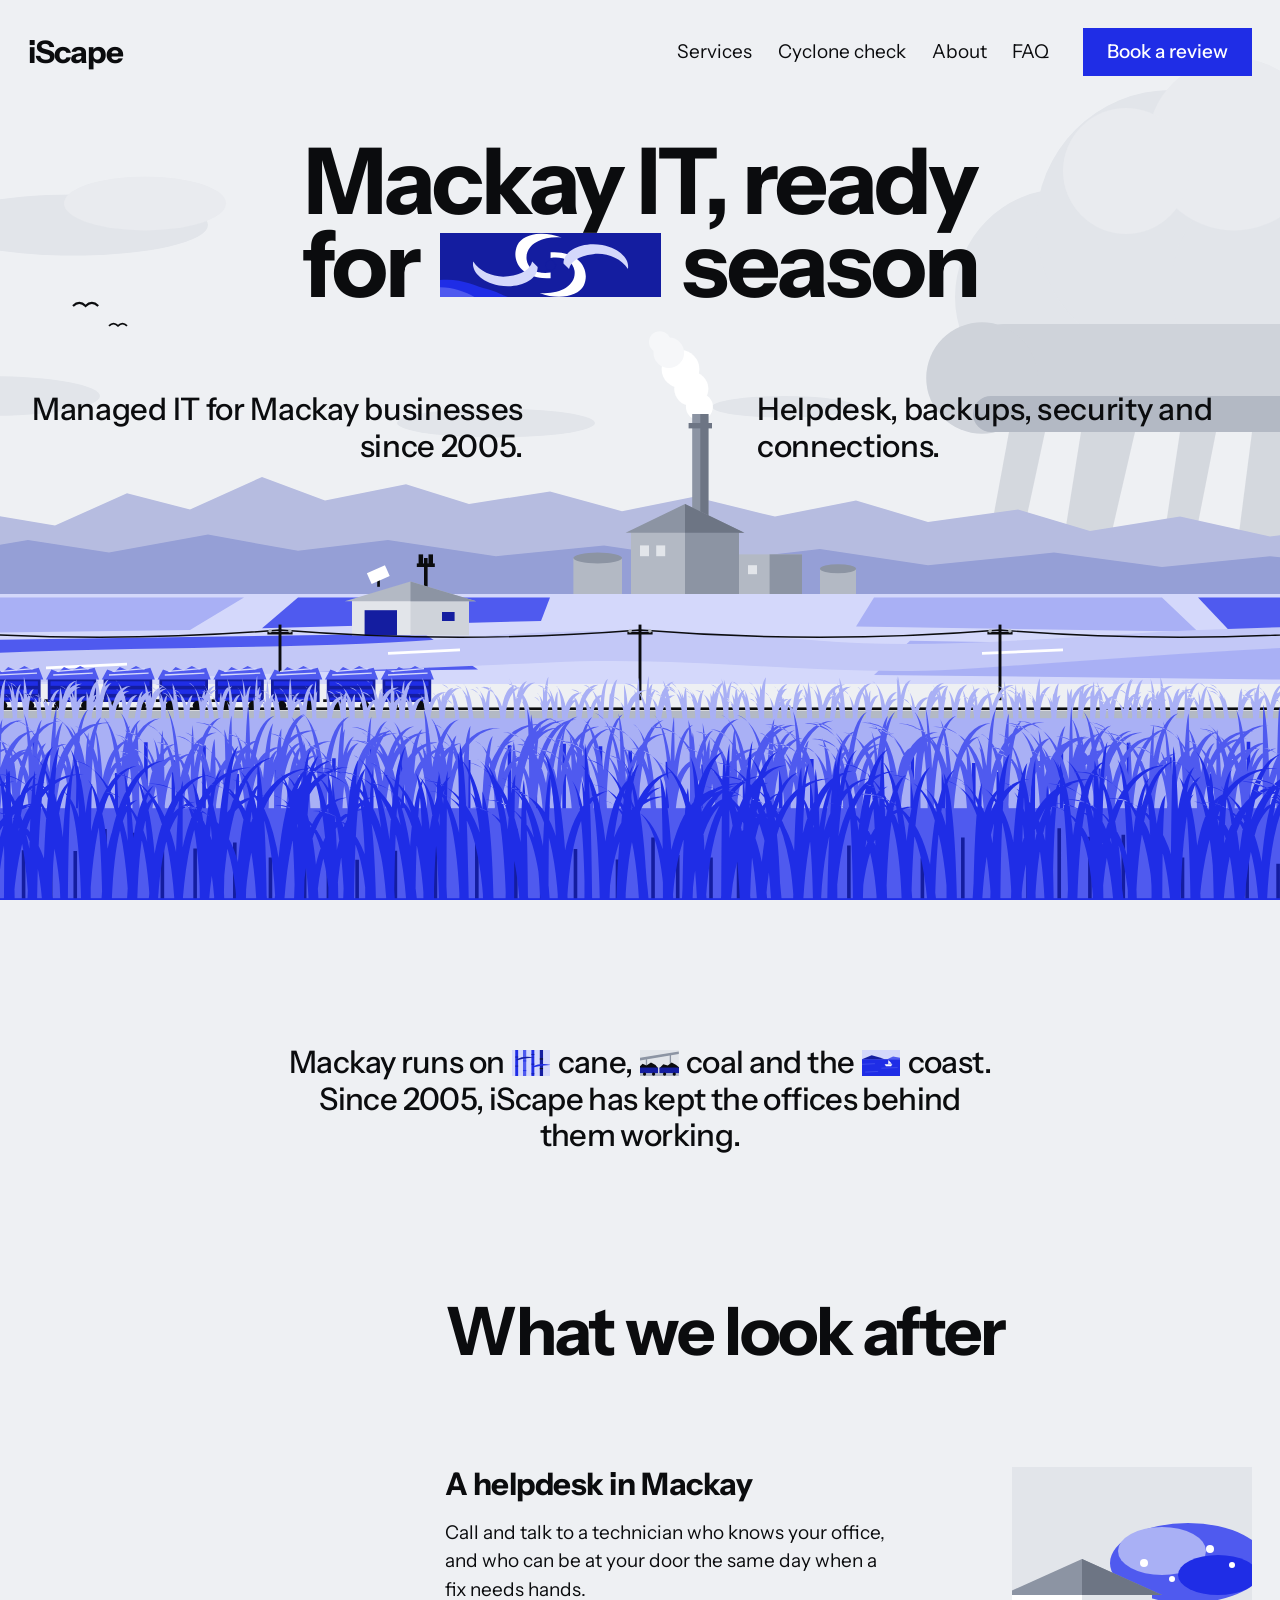
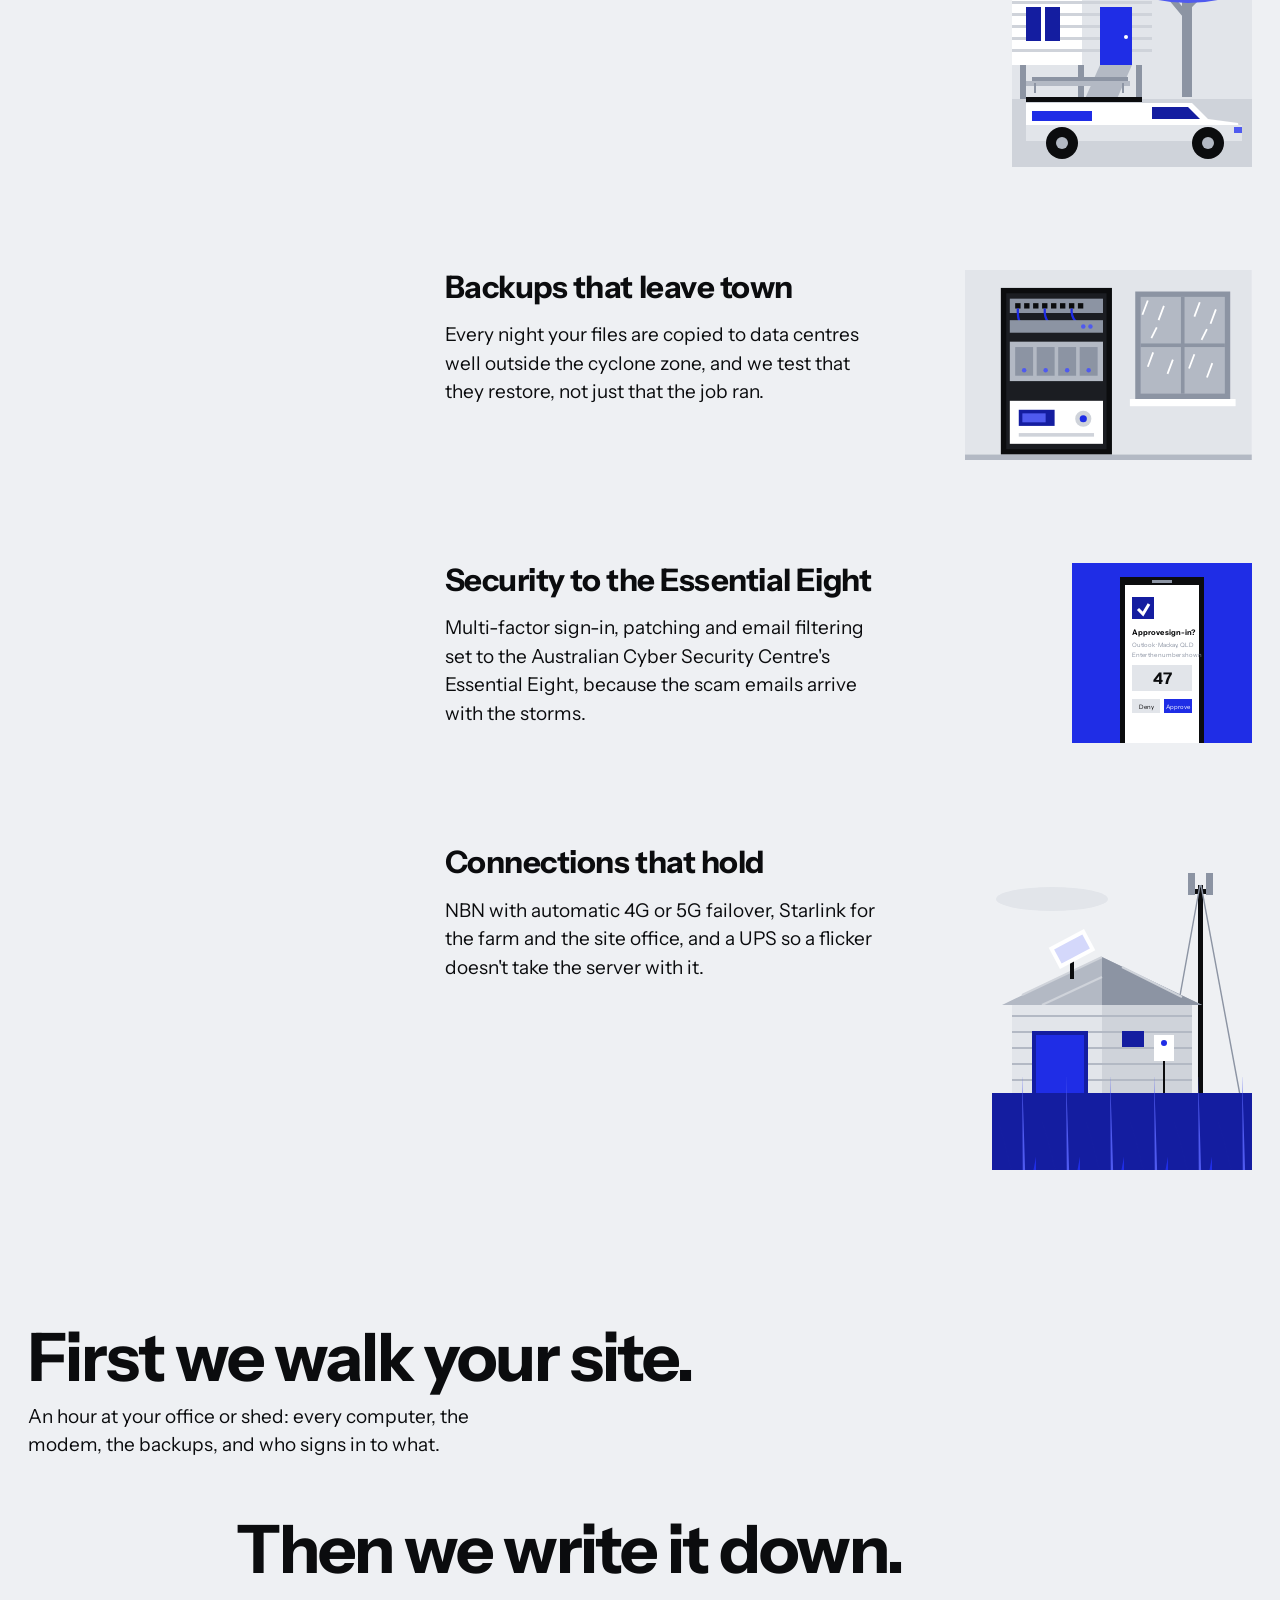
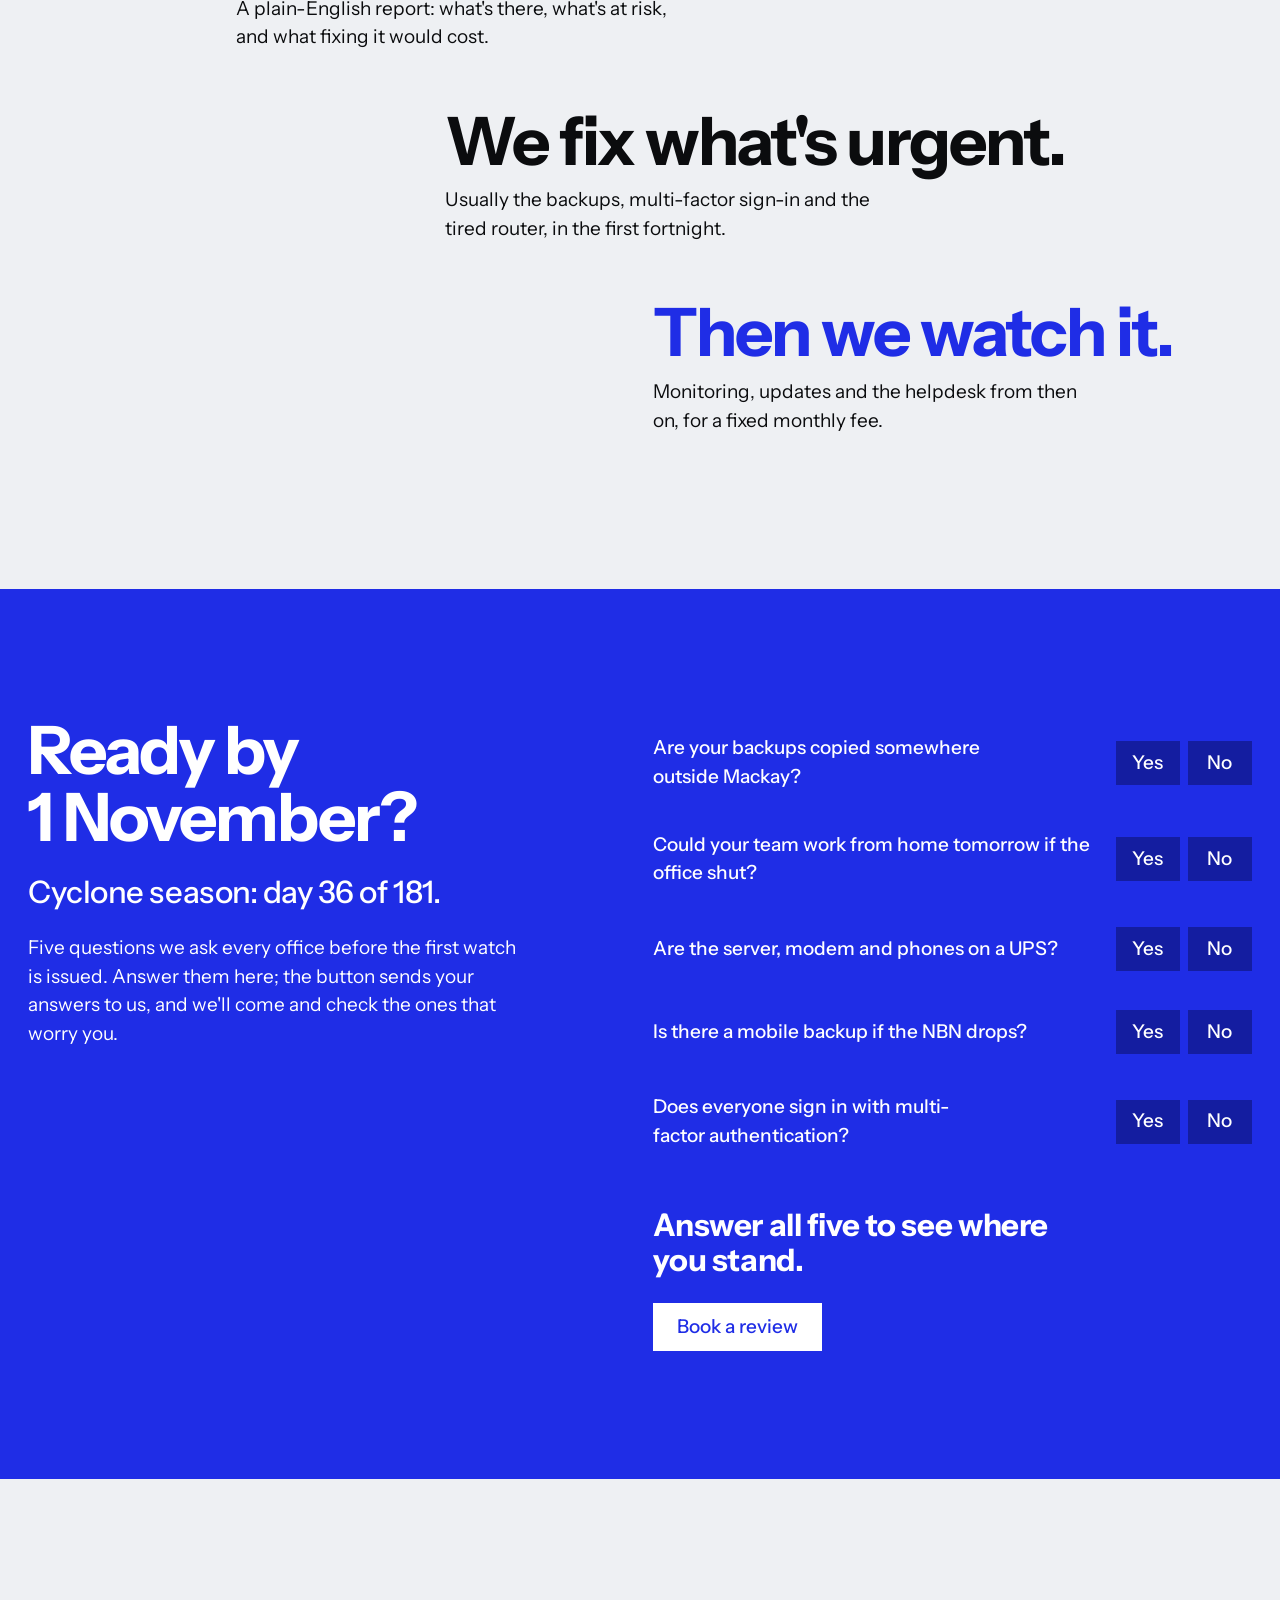
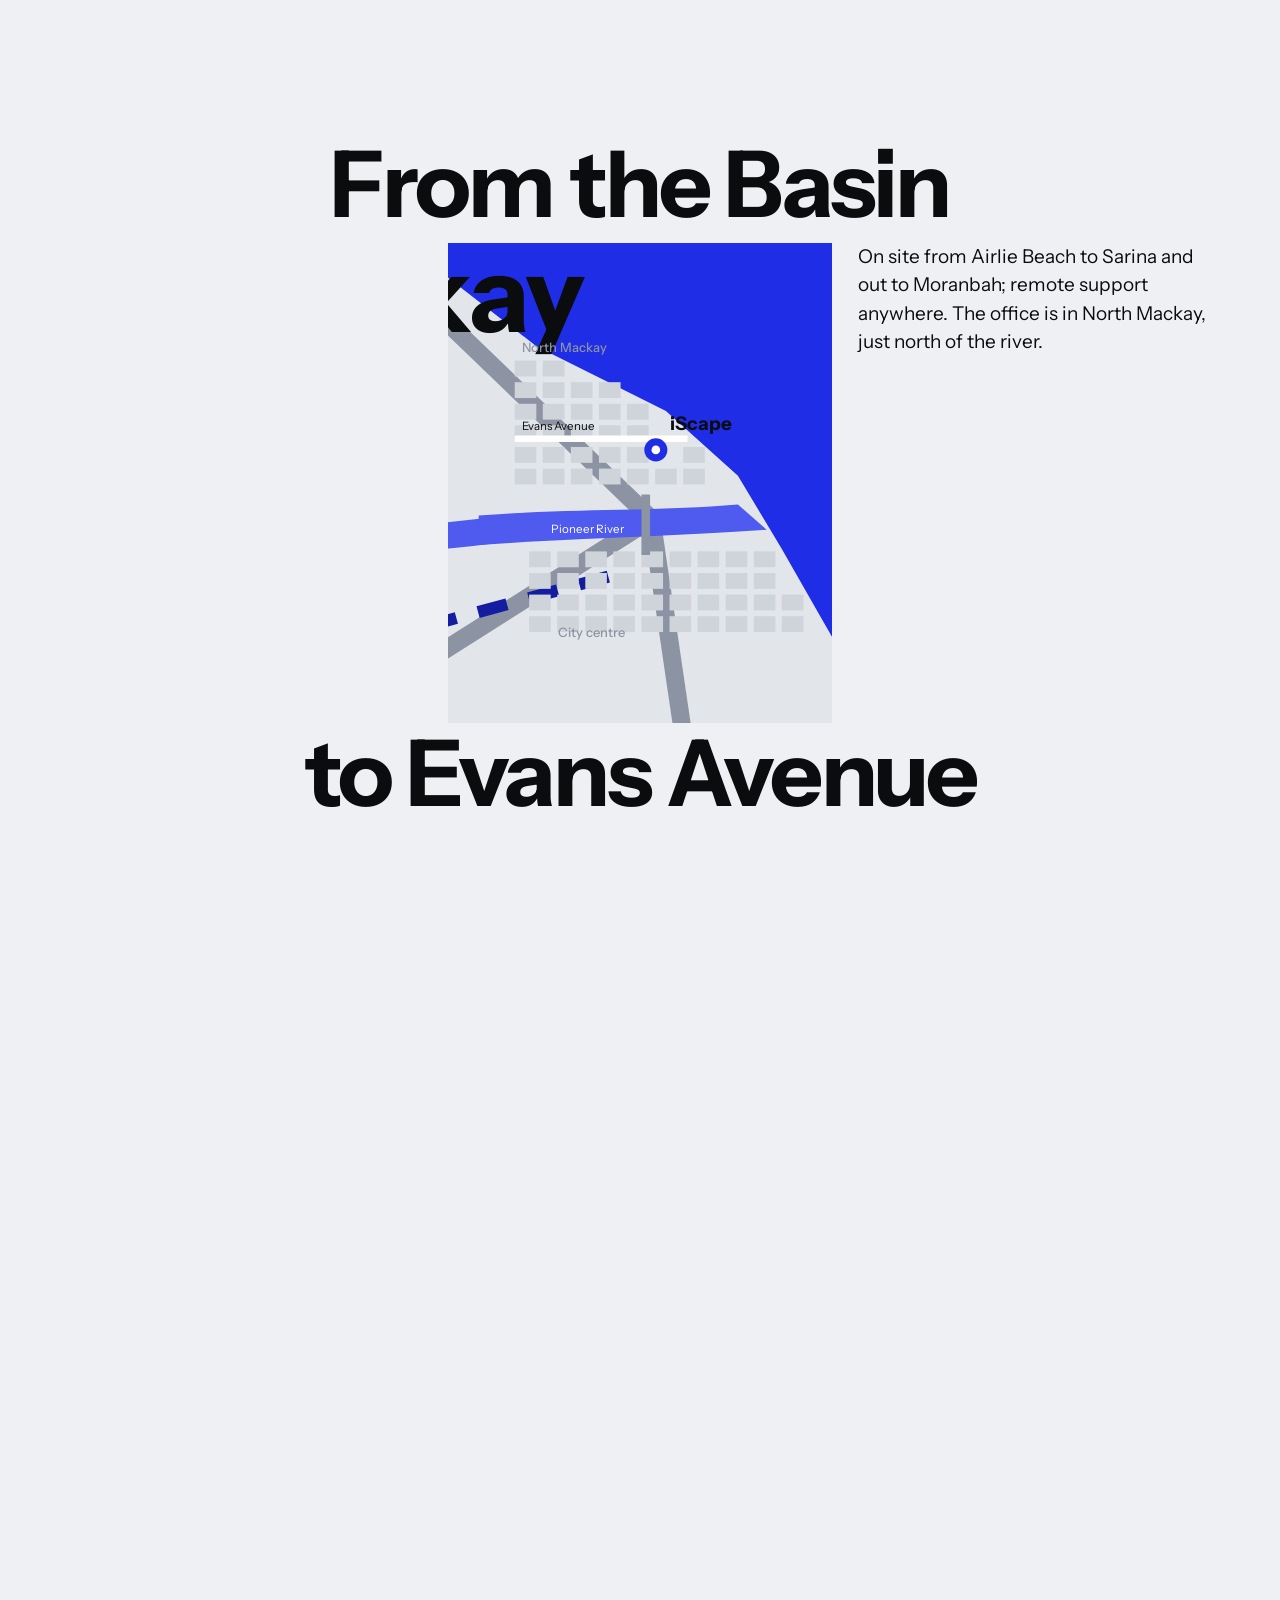
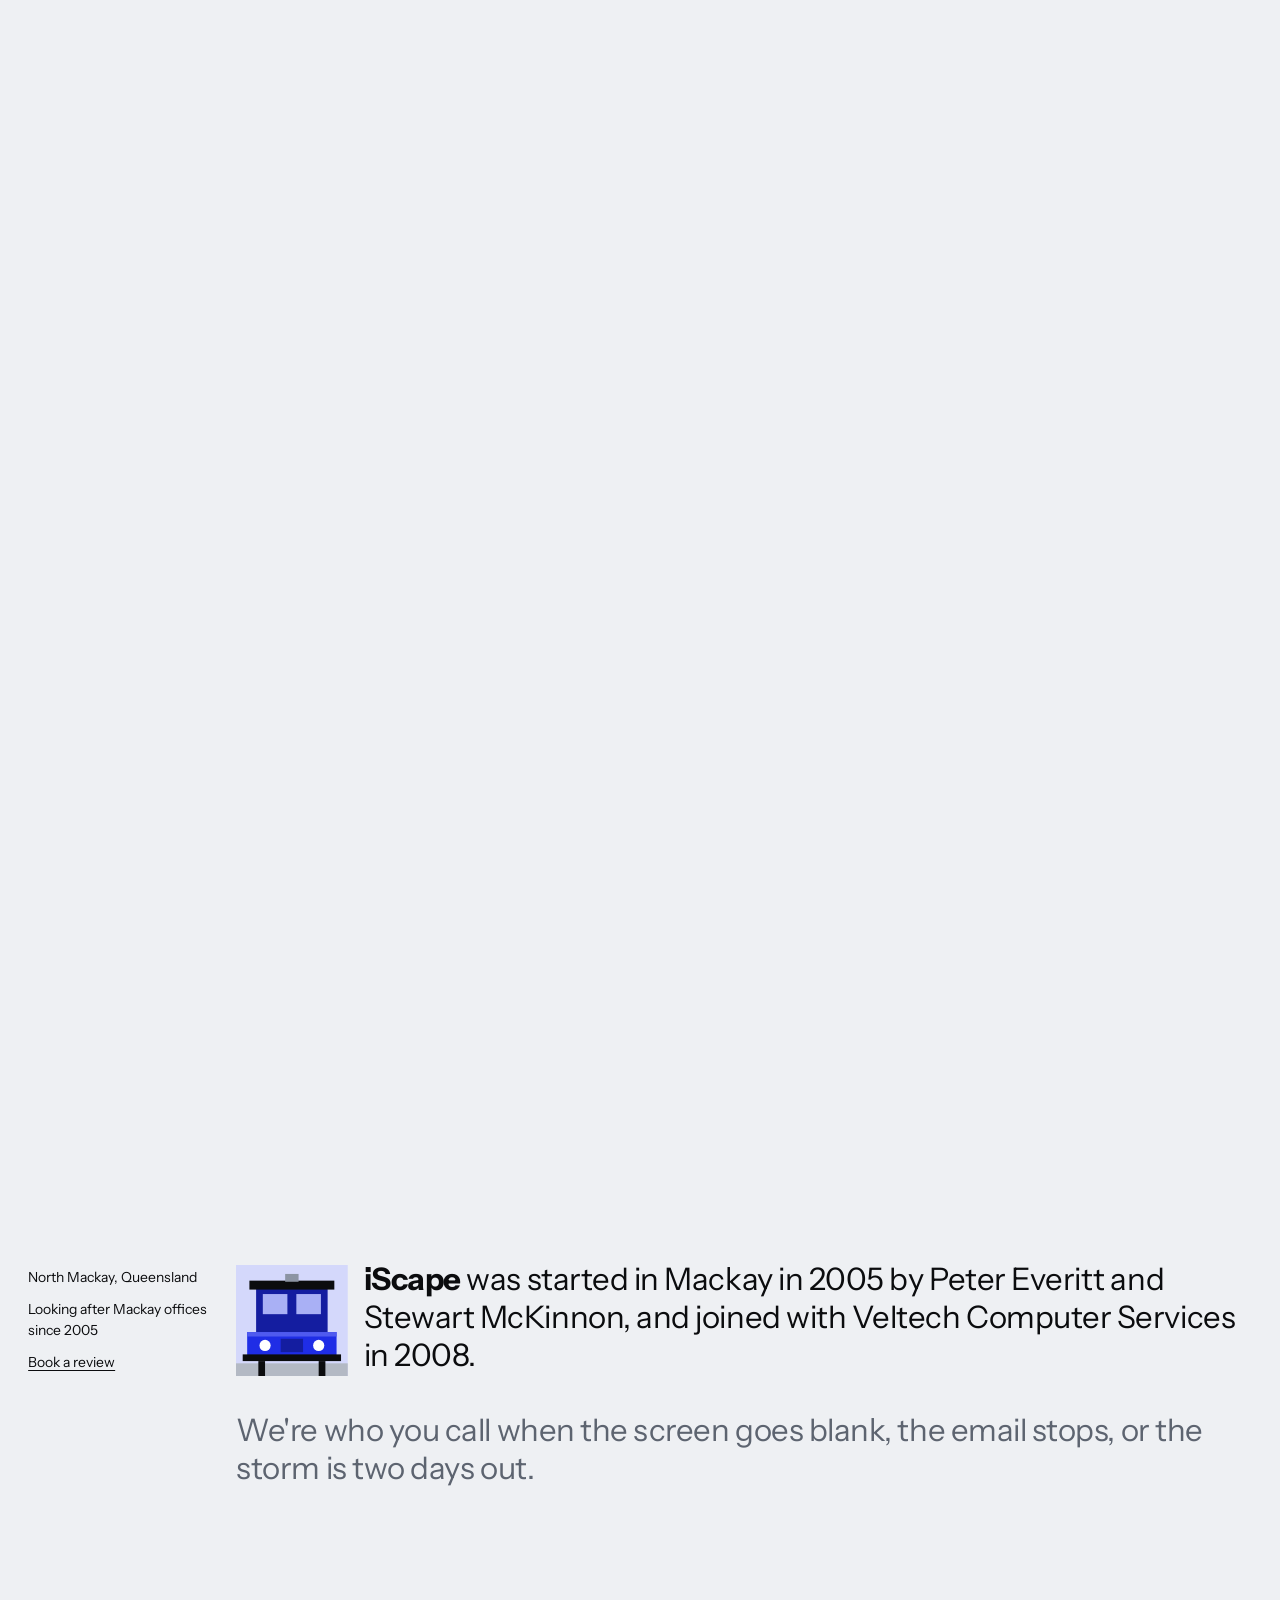
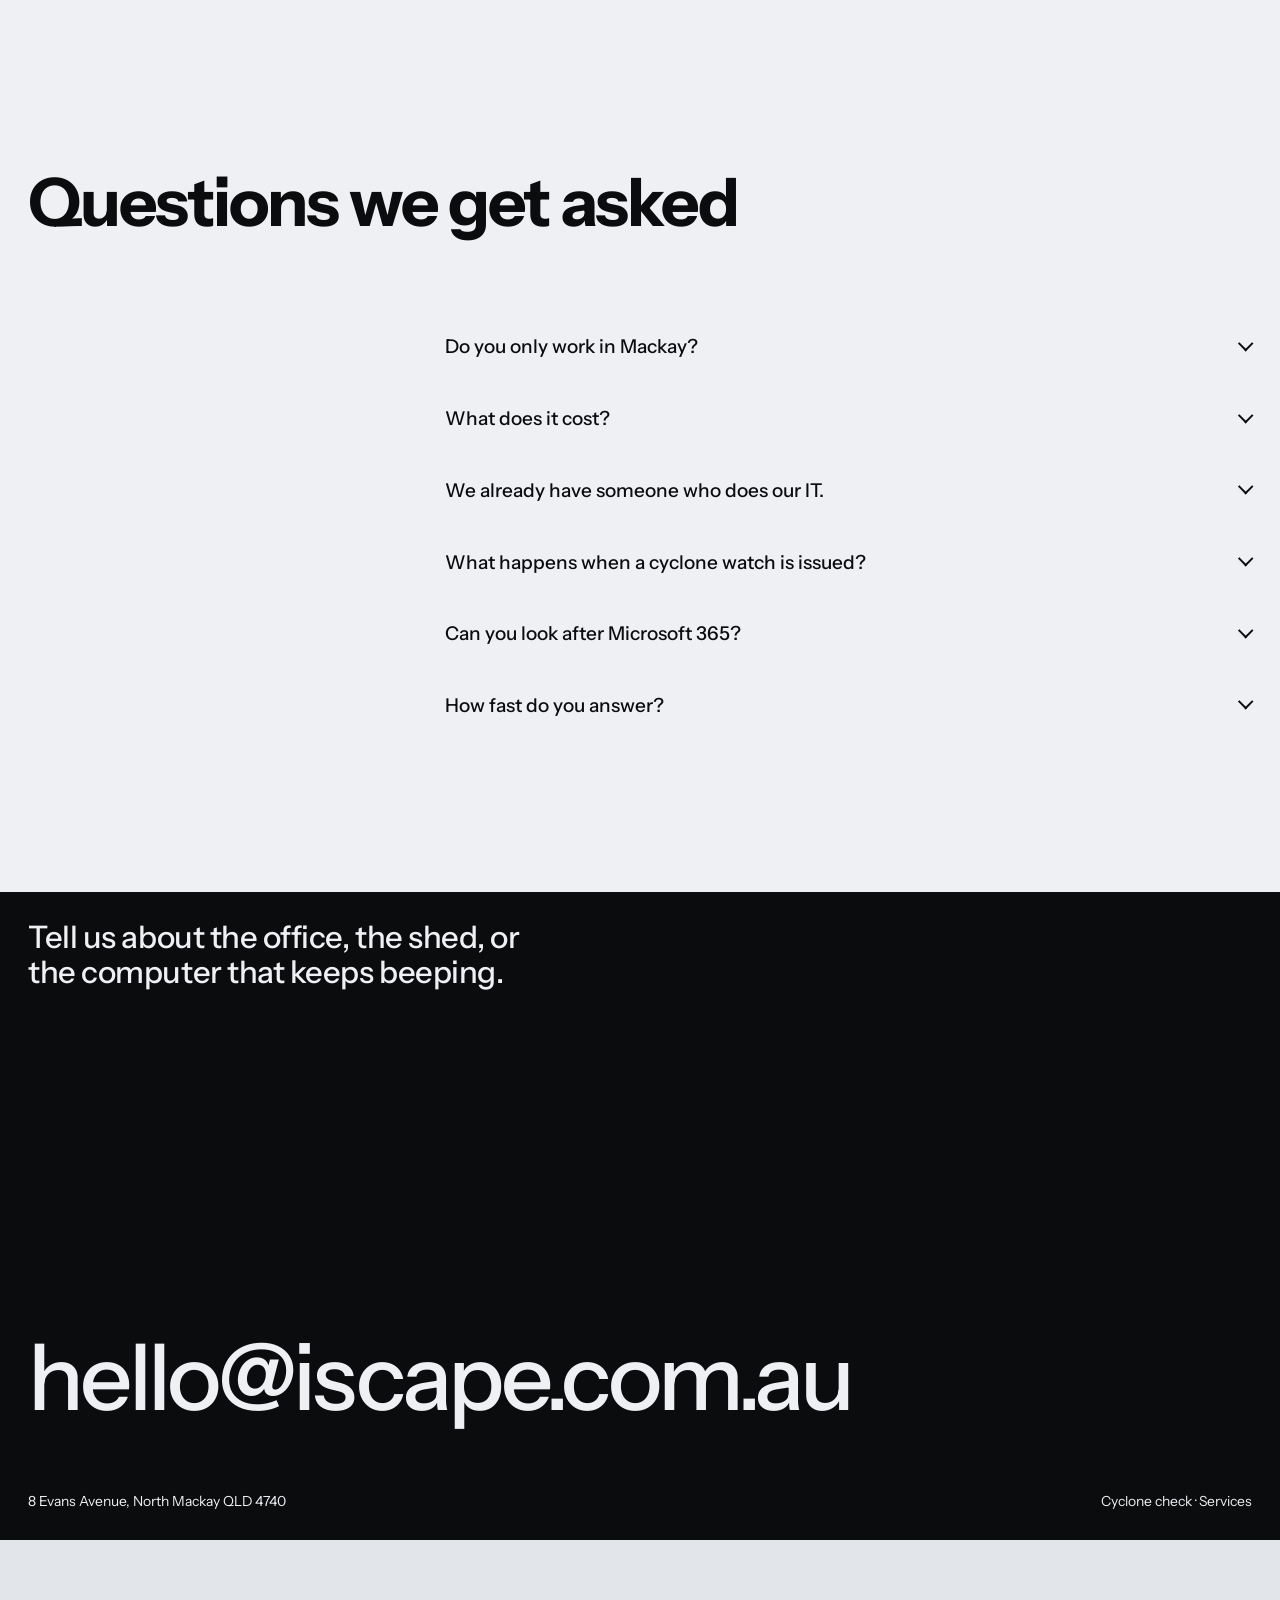
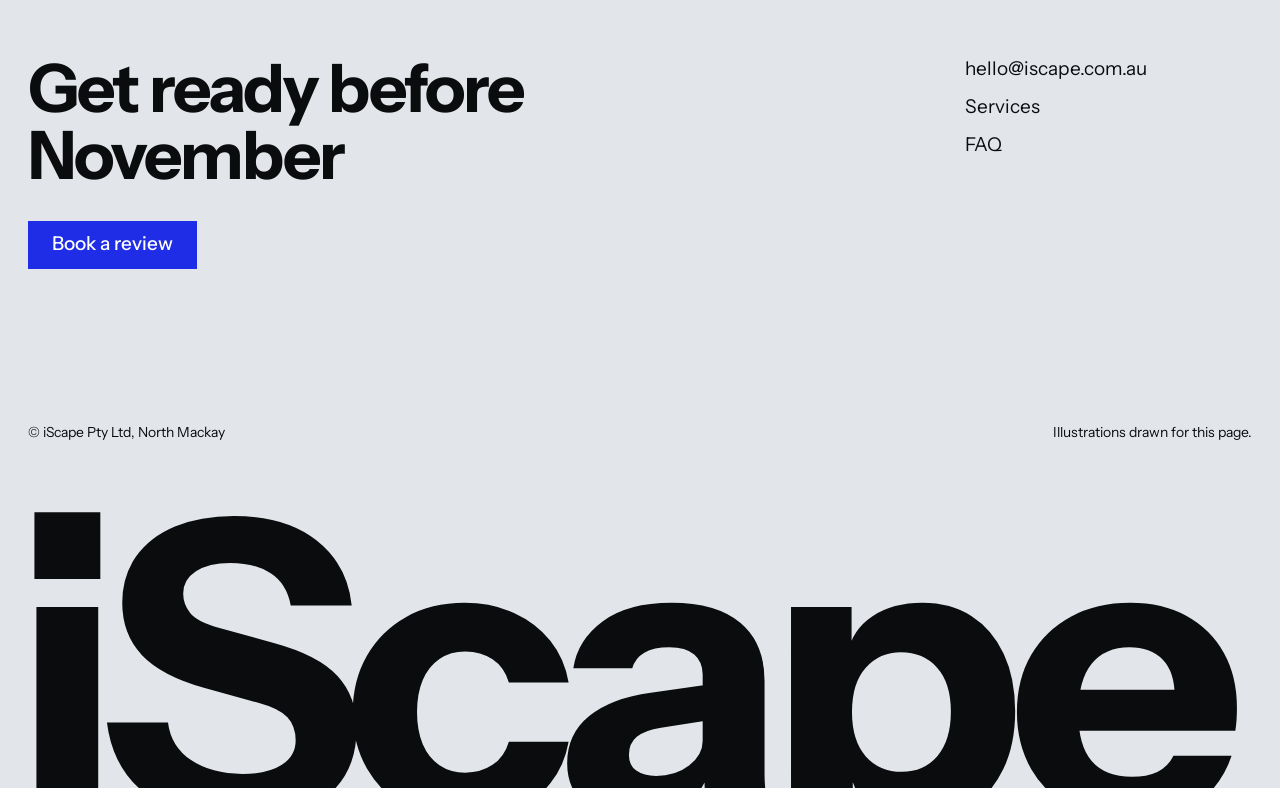
==== landing-page/index.html @ 4e90d4b8 "Add iScape landing page built with taste-skill Self-contained build in landing-page/ (index.html, st" ====
<!doctype html>
<html lang="en-AU">
<head>
<meta charset="utf-8">
<meta name="viewport" content="width=device-width, initial-scale=1">
<title>iScape Managed IT</title>
<meta name="description" content="Managed IT for Mackay businesses since 2005: helpdesk, backups, security and connections, looked after from North Mackay.">
<script>document.documentElement.classList.add('js')</script>
<link rel="preload" href="fonts/instrument-sans-latin.woff2" as="font" type="font/woff2" crossorigin>
<link rel="stylesheet" href="styles.css">
</head>
<body>

<svg width="0" height="0" style="position:absolute" aria-hidden="true" focusable="false">
  <defs>
    <!-- one tuft of standing cane: blades in three tones -->
    <g id="tuft">
      <path d="M30 210 Q27 130 6 66 Q25 124 35 210Z" fill="var(--d-deep)"/>
      <path d="M32 210 Q34 120 58 52 Q40 122 38 210Z" fill="var(--d-cobalt)"/>
      <path d="M29 210 Q22 150 -14 112 Q18 148 34 210Z" fill="var(--d-cobalt)"/>
      <path d="M33 210 Q44 150 76 120 Q48 152 37 210Z" fill="var(--d-light)"/>
      <path d="M31 210 Q31 110 30 18 Q33 110 36 210Z" fill="var(--d-light)"/>
      <path d="M30 210 Q18 170 -4 160 Q20 172 33 210Z" fill="var(--d-deep)"/>
    </g>
    <pattern id="cane-front" width="44" height="210" patternUnits="userSpaceOnUse">
      <use href="#tuft"/>
    </pattern>
    <!-- a cane bin, heaped -->
    <g id="bin">
      <rect x="0" y="10" width="54" height="26" fill="var(--d-deep)"/>
      <rect x="3" y="13" width="48" height="5" fill="var(--d-cobalt)"/>
      <rect x="3" y="22" width="48" height="5" fill="var(--d-cobalt)"/>
      <rect x="3" y="31" width="48" height="3" fill="var(--d-cobalt)"/>
      <path d="M-2 11 L4 0 L12 3 L18 -3 L27 1 L36 -4 L44 0 L52 -2 L57 11Z" fill="var(--d-light)"/>
      <path d="M6 6 L50 4 M10 2 L46 -1" stroke="var(--d-pale)" stroke-width="1.4"/>
      <circle cx="12" cy="40" r="5" fill="var(--ink)"/><circle cx="42" cy="40" r="5" fill="var(--ink)"/>
      <rect x="-4" y="33" width="4" height="3" fill="var(--ink)"/>
    </g>
    <!-- power pole -->
    <g id="pole">
      <rect x="-1.6" y="0" width="3.2" height="84" fill="var(--ink)"/>
      <rect x="-14" y="8" width="28" height="3" fill="var(--ink)"/>
      <circle cx="-11" cy="7" r="2" fill="var(--d-grey3)"/><circle cx="11" cy="7" r="2" fill="var(--d-grey3)"/>
    </g>
  </defs>
</svg>

<header class="hero" id="top">
  <figure class="hero-art shutter" data-reveal aria-hidden="true">
    <svg class="hero-svg" viewBox="0 0 1600 1000" preserveAspectRatio="xMidYMax slice" role="presentation">
      <rect width="1600" height="1000" fill="var(--bg)"/>
      <!-- wet-season cloud: towering on the right, light on the left -->
      <g class="cloud cloud-a">
        <circle cx="1270" cy="330" r="120" fill="var(--d-grey1)"/>
        <circle cx="1390" cy="250" r="150" fill="var(--d-grey1)"/>
        <circle cx="1520" cy="320" r="130" fill="var(--d-grey1)"/>
        <circle cx="1460" cy="160" r="96" fill="#e9ebef"/>
        <circle cx="1340" cy="190" r="70" fill="#e9ebef"/>
        <rect x="1150" y="360" width="500" height="110" rx="55" fill="var(--d-grey2)"/>
        <circle cx="1180" cy="420" r="62" fill="var(--d-grey2)"/>
        <rect x="1170" y="440" width="480" height="40" rx="20" fill="var(--d-grey3)"/>
        <!-- rain shafts -->
        <path d="M1210 480 L1250 480 L1222 610 L1186 610Z" fill="var(--d-grey2)" opacity="0.8"/>
        <path d="M1290 480 L1350 480 L1318 618 L1268 618Z" fill="var(--d-grey2)" opacity="0.8"/>
        <path d="M1400 480 L1440 480 L1414 612 L1380 612Z" fill="var(--d-grey2)" opacity="0.8"/>
        <path d="M1480 480 L1560 480 L1530 620 L1462 620Z" fill="var(--d-grey2)" opacity="0.8"/>
      </g>
      <g class="cloud cloud-b">
        <ellipse cx="170" cy="250" rx="150" ry="34" fill="var(--d-grey1)"/>
        <ellipse cx="250" cy="226" rx="90" ry="30" fill="#e9ebef"/>
        <ellipse cx="80" cy="440" rx="120" ry="22" fill="var(--d-grey1)"/>
      </g>
      <g class="cloud cloud-c">
        <ellipse cx="640" cy="470" rx="110" ry="16" fill="var(--d-grey1)"/>
        <ellipse cx="960" cy="452" rx="80" ry="12" fill="var(--d-grey1)"/>
      </g>
      <!-- birds -->
      <path d="M170 340 q7 -7 14 0 q7 -7 14 0" fill="none" stroke="var(--ink)" stroke-width="2.4"/>
      <path d="M210 362 q5 -5 10 0 q5 -5 10 0" fill="none" stroke="var(--ink)" stroke-width="2"/>
      <!-- the ranges behind the town -->
      <path d="M0 600 L80 572 L150 584 L230 548 L300 566 L380 530 L450 556 L540 538 L610 560 L700 546 L780 568 L860 552 L950 574 L1040 556 L1120 580 L1220 566 L1300 590 L1400 574 L1500 596 L1600 584 L1600 660 L0 660Z" fill="#b6bce0"/>
      <path d="M0 620 L120 600 L210 614 L320 594 L420 612 L520 600 L640 618 L760 606 L880 624 L1000 610 L1120 628 L1260 614 L1380 630 L1500 618 L1600 628 L1600 680 L0 680Z" fill="#959fd6"/>
      <!-- sugar mill, crushing: stack and steam -->
      <g class="mill">
        <g class="steam">
          <circle cx="866" cy="452" r="15" fill="#fff"/>
          <circle cx="857" cy="432" r="19" fill="#fff"/>
          <circle cx="845" cy="410" r="21" fill="#fff"/>
          <circle cx="832" cy="392" r="17" fill="#f6f7f9"/>
          <circle cx="822" cy="380" r="12" fill="#f6f7f9"/>
        </g>
        <rect x="858" y="460" width="18" height="206" fill="var(--d-grey4)"/>
        <rect x="867" y="460" width="9" height="206" fill="#6d7584"/>
        <rect x="854" y="470" width="26" height="6" fill="#6d7584"/>
        <rect x="790" y="590" width="120" height="76" fill="var(--d-grey3)"/>
        <rect x="850" y="590" width="60" height="76" fill="var(--d-grey4)"/>
        <path d="M784 592 L850 560 L916 592Z" fill="var(--d-grey4)"/>
        <path d="M850 560 L916 592 L850 592Z" fill="#6d7584"/>
        <rect x="910" y="616" width="70" height="50" fill="var(--d-grey3)"/>
        <rect x="944" y="616" width="36" height="50" fill="var(--d-grey4)"/>
        <rect x="800" y="606" width="10" height="12" fill="var(--d-grey1)"/>
        <rect x="818" y="606" width="10" height="12" fill="var(--d-grey1)"/>
        <rect x="920" y="628" width="10" height="10" fill="var(--d-grey1)"/>
        <rect x="726" y="620" width="54" height="46" fill="var(--d-grey3)"/>
        <ellipse cx="753" cy="620" rx="27" ry="6" fill="var(--d-grey4)"/>
        <rect x="1000" y="632" width="40" height="34" fill="var(--d-grey3)"/>
        <ellipse cx="1020" cy="632" rx="20" ry="5" fill="var(--d-grey4)"/>
      </g>
      <!-- the plain: harvested and standing fields -->
      <path d="M0 660 L1600 660 L1600 760 L0 760Z" fill="var(--d-pale)"/>
      <path d="M0 664 L360 664 L300 700 L0 704Z" fill="var(--d-pale2)"/>
      <path d="M420 664 L700 664 L690 690 L380 698Z" fill="var(--d-light)"/>
      <path d="M1060 664 L1380 664 L1420 702 L1040 696Z" fill="var(--d-pale2)"/>
      <path d="M1420 664 L1600 664 L1600 712 L1460 706Z" fill="var(--d-light)"/>
      <path d="M0 712 L560 704 L620 744 L0 752Z" fill="var(--d-light)"/>
      <path d="M1100 712 L1600 720 L1600 756 L1060 750Z" fill="var(--d-pale2)"/>
      <!-- the river, wide and slow -->
      <path d="M0 730 C220 716 420 724 610 708 C760 696 860 700 1000 712 C1130 722 1260 708 1420 700 L1600 694 L1600 716 C1440 722 1300 734 1150 744 C1000 752 860 728 700 736 C520 744 300 752 0 762Z" fill="var(--d-river)"/>
      <path d="M140 742 L230 738 M520 726 L600 722 M1180 726 L1270 722" stroke="#fff" stroke-width="3"/>
      <!-- a farm shed with its Starlink dish and 4G mast -->
      <g class="shed">
        <rect x="560" y="620" width="4" height="66" fill="var(--ink)"/>
        <rect x="552" y="626" width="20" height="4" fill="var(--ink)"/>
        <rect x="554" y="616" width="5" height="12" fill="var(--ink)"/>
        <rect x="565" y="616" width="5" height="12" fill="var(--ink)"/>
        <rect x="480" y="666" width="130" height="40" fill="var(--d-grey1)"/>
        <rect x="545" y="666" width="65" height="40" fill="var(--d-grey2)"/>
        <path d="M472 668 L545 646 L618 668Z" fill="var(--d-grey3)"/>
        <path d="M545 646 L618 668 L545 668Z" fill="var(--d-grey4)"/>
        <rect x="494" y="678" width="36" height="28" fill="var(--d-deep)"/>
        <rect x="580" y="680" width="14" height="10" fill="var(--d-deep)"/>
        <rect x="508" y="640" width="3" height="12" fill="var(--ink)"/>
        <rect x="498" y="632" width="22" height="13" fill="#fff" transform="rotate(-24 509 638)"/>
      </g>
      <!-- the cane railway, poles and wires -->
      <path d="M0 790 L1600 790 L1600 802 L0 802Z" fill="var(--d-grey3)"/>
      <rect x="0" y="786" width="1600" height="3" fill="var(--ink)"/>
      <path d="M0 700 Q200 716 400 700 Q600 716 800 700 Q1000 716 1200 700 Q1400 716 1600 700" fill="none" stroke="var(--ink)" stroke-width="1.6"/>
      <use href="#pole" x="0" y="694"/><use href="#pole" x="400" y="694"/><use href="#pole" x="800" y="694"/><use href="#pole" x="1200" y="694"/><use href="#pole" x="1600" y="694"/>
      <g class="train">
        <g transform="translate(0 742)">
          <rect x="0" y="0" width="70" height="38" fill="var(--d-deep)"/>
          <rect x="44" y="-18" width="26" height="22" fill="var(--d-deep)"/>
          <rect x="48" y="-14" width="18" height="10" fill="var(--d-pale)"/>
          <rect x="4" y="6" width="36" height="8" fill="var(--d-cobalt)"/>
          <rect x="10" y="-8" width="6" height="10" fill="var(--ink)"/>
          <rect x="-4" y="30" width="78" height="6" fill="var(--ink)"/>
          <circle cx="-2" cy="18" r="3" fill="#fff"/>
          <circle cx="16" cy="40" r="6" fill="var(--ink)"/><circle cx="54" cy="40" r="6" fill="var(--ink)"/>
          <use href="#bin" x="80" y="2"/><use href="#bin" x="142" y="2"/><use href="#bin" x="204" y="2"/><use href="#bin" x="266" y="2"/>
          <use href="#bin" x="328" y="2"/><use href="#bin" x="390" y="2"/><use href="#bin" x="452" y="2"/><use href="#bin" x="514" y="2"/>
        </g>
      </g>
      <!-- standing cane in three rows, generated blade by blade -->
<rect x="0" y="798" width="1600" height="202" fill="var(--d-pale2)"/>
<path fill="var(--d-pale2)" d="M-42.2 800Q-40.9 768.4 -34.2 764.9Q-37.3 774.4 -37.8 800ZM-42.1 800Q-42.6 767.4 -46.3 763.8Q-39.3 773.4 -37.9 800ZM-42.4 800Q-41.4 759.2 -36.2 753.3Q-37.5 765.2 -37.6 800ZM-28.1 800Q-29.6 763.9 -38.9 762.3Q-24.9 769.9 -22.2 800ZM-27.4 800Q-28.2 777.5 -33.4 776.4Q-24.6 783.5 -23 800ZM-26.9 800Q-28.5 760.2 -37.8 757.6Q-25.6 766.2 -23.4 800ZM-27.1 800Q-26.3 768.1 -22.2 763.5Q-23.1 774.1 -23.2 800ZM-28.1 800Q-27.9 767.9 -27.3 762.9Q-23.1 773.9 -22.2 800ZM-12 800Q-9.2 766.2 5.8 765.5Q-4.8 772.2 -6.4 800ZM-11.2 800Q-9.5 768.8 -0.7 766.3Q-6.4 774.8 -7.3 800ZM-12 800Q-14.2 769.2 -27.7 770.3Q-9.8 775.2 -6.5 800ZM1.2 800Q-0.7 770.2 -11.8 770.1Q2.2 776.2 4.8 800ZM0.7 800Q1.8 766.9 7.2 762.6Q5.5 772.9 5.3 800ZM1.1 800Q-0.4 759.4 -9.5 756.6Q2.6 765.4 4.9 800ZM0 800Q3.6 768 23.2 769.4Q8.4 774 6 800ZM16 800Q17.3 765.2 24.1 761.2Q20.5 771.2 19.9 800ZM15.8 800Q16.4 759.4 19.6 752.8Q20 765.4 20.2 800ZM16 800Q14.8 773.8 7.4 772.9Q18 779.8 19.9 800ZM33.5 800Q33.6 763.1 33.8 757.2Q37 769.1 37.7 800ZM33 800Q35.1 765.2 46.5 762.9Q39.3 771.2 38.2 800ZM32.6 800Q34.8 769 46.3 767.3Q39.5 775 38.5 800ZM51.6 800Q50.2 765.9 41.7 764Q53.2 771.9 55.4 800ZM50.9 800Q51.8 770.3 56 766Q56 776.3 56.1 800ZM51.5 800Q50.5 774.6 44.2 773.3Q53.7 780.6 55.5 800ZM51.4 800Q48.1 758 28.4 759.4Q51.4 764 55.5 800ZM62.4 800Q59.5 761.8 42.6 762.7Q62.7 767.8 66.4 800ZM61.7 800Q61.6 764.6 60.6 759.7Q66 770.6 67.1 800ZM62.5 800Q60.4 765 47.6 764.7Q63.3 771 66.2 800ZM62.4 800Q62.7 776.3 63.8 772.3Q65.9 782.3 66.4 800ZM62.3 800Q63.9 759.6 72.2 755.2Q67.2 765.6 66.4 800ZM74.5 800Q73.1 762.4 64.3 759.9Q75.9 768.4 78.1 800ZM73.3 800Q70 758.8 50.4 760.5Q74.8 764.8 79.2 800ZM73.6 800Q75.9 774.3 88 773.9Q80.2 780.3 79 800ZM88 800Q86.3 764.6 76.4 763.3Q90 770.6 92.6 800ZM87.3 800Q85.3 762.3 72.9 761.7Q90.1 768.3 93.3 800ZM87.5 800Q88.8 759.6 95.1 754.2Q93.2 765.6 93 800ZM87.3 800Q85.7 768.7 75.8 768.2Q90.5 774.7 93.3 800ZM88.1 800Q88.2 776.9 88.1 773.6Q91.7 782.9 92.5 800ZM103.7 800Q103.1 772.2 98.8 769.7Q106.3 778.2 107.7 800ZM103.6 800Q105 764 112.1 759.9Q108.4 770 107.8 800ZM103.2 800Q102.1 759.5 94.5 756.3Q106 765.5 108.2 800ZM103.2 800Q102 772.8 94.5 771.9Q106.1 778.8 108.3 800ZM103.7 800Q103.3 761.9 100.1 757.2Q106.5 767.9 107.7 800ZM115.8 800Q115.4 777 112.8 774.7Q118.8 783 119.9 800ZM115.7 800Q117.4 768.2 126.3 765.5Q120.8 774.2 120 800ZM115.5 800Q115.5 770.1 114.6 765.9Q119.2 776.1 120.2 800ZM115.6 800Q113.2 758.8 98.6 758.3Q116.7 764.8 120.1 800ZM115.2 800Q115.4 758.5 115.4 752Q119.6 764.5 120.5 800ZM131.3 800Q131.5 774.1 131.9 770Q134.6 780.1 135.1 800ZM130.4 800Q129.6 774.4 124.7 772.8Q134.2 780.4 136.1 800ZM131.4 800Q129.1 769.5 115.6 770.3Q132.1 775.5 135.1 800ZM141.1 800Q139.1 771.6 127.3 772.1Q142.2 777.6 145 800ZM140.1 800Q139.2 777.8 133.2 777.4Q143.9 783.8 146 800ZM141 800Q143.2 767.6 155.3 766.1Q146.6 773.6 145.1 800ZM140.2 800Q139.7 775.8 136.2 774Q144.3 781.8 146 800ZM154.2 800Q154.6 769.4 156 764.3Q159.1 775.4 159.8 800ZM155.3 800Q153.4 777 142.5 778Q156.2 783 158.8 800ZM154.9 800Q158.6 762.5 178.6 763.4Q161.9 768.5 159.1 800ZM155.2 800Q158 758 173.7 756.5Q161 764 158.9 800ZM154.1 800Q158.1 759.1 179.8 759.8Q162.8 765.1 160 800ZM170.6 800Q169.8 777.5 164.3 776.4Q172.9 783.5 174.5 800ZM170.5 800Q169.9 765.5 165.6 761.9Q173.2 771.5 174.6 800ZM169.8 800Q167.8 762.7 155.5 762.2Q172.2 768.7 175.3 800ZM170.7 800Q171.3 761.4 173.7 755Q174.2 767.4 174.4 800ZM169.8 800Q172.1 773.8 183.8 773.1Q176.5 779.8 175.3 800ZM184.9 800Q185.1 772.3 185 768.4Q189.5 778.3 190.5 800ZM184.7 800Q186.8 762.3 197.8 759.2Q191.6 768.3 190.7 800ZM185.1 800Q187.3 759.2 198.6 755.8Q191.4 765.2 190.2 800ZM185.4 800Q187.1 773.5 196.3 771.8Q190.8 779.5 190 800ZM185.3 800Q187.7 777.1 200.6 777.6Q191.5 783.1 190 800ZM195.7 800Q195.3 774.5 191.6 772.4Q199.9 780.5 201.5 800ZM195.7 800Q195.8 759.1 195.5 753Q200.5 765.1 201.6 800ZM195.9 800Q196.3 765.2 197.8 759.3Q200.7 771.2 201.4 800ZM196 800Q198.7 761 212.7 759Q202.8 767 201.3 800ZM196.8 800Q198.8 758.6 209.7 755.1Q201.8 764.6 200.5 800ZM211.4 800Q214.9 761.6 234.1 762.2Q217.8 767.6 215 800ZM210.4 800Q213.9 766.8 232.5 767.7Q218.3 772.8 216 800ZM210.5 800Q209.9 770.8 205.4 768.3Q214.2 776.8 215.9 800ZM211.4 800Q214.1 773.3 228.9 774.1Q217 779.3 215 800ZM226 800Q224.8 758.8 217 755.6Q229.1 764.8 231.4 800ZM225.8 800Q224.8 767.5 217.9 765.6Q229.4 773.5 231.6 800ZM226.3 800Q228.7 772.6 241.5 772.2Q232.6 778.6 231.1 800ZM238.7 800Q241 774.2 253.1 773.8Q245.1 780.2 243.8 800ZM239.4 800Q240.7 771 247.6 768Q243.7 777 243.2 800ZM238.4 800Q241.4 767.9 257.8 768Q246.1 773.9 244.2 800ZM252.2 800Q255.6 764.8 274 765.4Q259.2 770.8 256.7 800ZM251.6 800Q252.5 773.7 256.4 769.7Q257.1 779.7 257.3 800ZM251.8 800Q254.7 763.8 270.5 763Q259 769.8 257.1 800ZM251.8 800Q251.4 761.3 248.5 756.5Q255.7 767.3 257.1 800ZM252.1 800Q251.5 771.7 247 769.3Q255.2 777.7 256.8 800ZM268.9 800Q267.2 764.8 257.1 763.4Q270 770.8 272.4 800ZM267.9 800Q267.9 772.7 266.6 769.3Q272.3 778.7 273.4 800ZM268.6 800Q269.6 775.6 274.5 772.6Q272.9 781.6 272.8 800ZM283.2 800Q282.7 765.1 279.5 760.9Q285.7 771.1 286.9 800ZM282.8 800Q279.7 758.9 261.5 760Q283.3 764.9 287.3 800ZM283.1 800Q281.2 769.8 269.8 769.8Q284.4 775.8 287.1 800ZM283 800Q281.1 769.7 269.6 769.7Q284.4 775.7 287.1 800ZM282.1 800Q282 763.7 280.2 759Q286.7 769.7 288 800ZM294.7 800Q293 771.2 282.5 771.2Q296.3 777.2 298.8 800ZM294.3 800Q293 768.9 285.1 767.5Q297 774.9 299.3 800ZM294 800Q293.5 774.5 289.5 772.6Q297.9 780.5 299.6 800ZM294.6 800Q295.9 774.8 302.7 772.4Q299.4 780.8 299 800ZM293.9 800Q292.2 766.7 281.4 766.2Q296.8 772.7 299.6 800ZM311.6 800Q313.2 776.6 321.9 775.3Q316.4 782.6 315.5 800ZM310.8 800Q311.9 770.4 316.8 766.3Q316.2 776.4 316.3 800ZM311.5 800Q309.7 760.3 298.5 758.5Q312.9 766.3 315.6 800ZM311.5 800Q314.3 766.7 329.4 766.4Q317.6 772.7 315.6 800ZM311.6 800Q314.1 763.6 327.7 762.2Q317.3 769.6 315.5 800ZM321.4 800Q320.2 777.1 312.7 777Q324.1 783.1 326.2 800ZM321.4 800Q319.6 773.2 308.7 773.8Q323.4 779.2 326.2 800ZM321.7 800Q320.8 763.6 314.8 760.3Q324.1 769.6 325.9 800ZM320.9 800Q321.1 775.8 321.1 772.5Q325.7 781.8 326.7 800ZM332.4 800Q334.7 764.4 346.9 762.5Q337.8 770.4 336.3 800ZM332.1 800Q329.4 766.3 313.1 767.8Q333 772.3 336.6 800ZM332 800Q332.5 773.8 334.5 769.3Q336.3 779.8 336.8 800ZM331.8 800Q330.9 776.6 325.2 775.7Q335.1 782.6 337 800ZM332.5 800Q334.2 766.2 343 763.3Q337.1 772.2 336.2 800ZM344 800Q343.2 777.4 337.5 776.5Q346.8 783.4 348.6 800ZM344.4 800Q346.2 773 355.8 771.6Q349.3 779 348.3 800ZM344.2 800Q343.8 758.4 340.7 753Q347.2 764.4 348.5 800ZM359.3 800Q360.6 765.9 367.5 761.9Q364.3 771.9 363.9 800ZM359.2 800Q358.3 766.6 352.5 763.9Q362.2 772.6 364.1 800ZM359.7 800Q359.5 759.6 358 753.7Q362.6 765.6 363.6 800ZM371 800Q371 777.3 370 774.5Q374.6 783.3 375.6 800ZM371.3 800Q371.9 757.7 374.7 750.7Q375.1 763.7 375.3 800ZM371.2 800Q372.3 767.3 377.8 763.1Q375.6 773.3 375.4 800ZM370.5 800Q372.5 777.8 383.2 777.3Q377 783.8 376.1 800ZM370.8 800Q372.3 772 380 769.4Q376.3 778 375.8 800ZM383.6 800Q383.1 775.5 379.7 773.5Q387.6 781.5 389.1 800ZM384 800Q382.3 773.5 371.9 773.8Q386 779.5 388.6 800ZM383.6 800Q385.2 773.3 393.3 771Q389.6 779.3 389.1 800ZM384.1 800Q384.5 762.9 386 756.5Q388.1 768.9 388.6 800ZM384.5 800Q384.4 770.6 383.5 766.4Q387.4 776.6 388.2 800ZM395 800Q392.7 766.4 379 767Q397.2 772.4 400.6 800ZM394.9 800Q394.9 777.7 393.9 775.1Q399.6 783.7 400.7 800ZM394.9 800Q394.9 771.6 393.8 767.9Q399.5 777.6 400.7 800ZM409.3 800Q408.9 774 406 771.3Q412.4 780 413.7 800ZM409.7 800Q411.6 770.9 421.9 769.4Q414.5 776.9 413.3 800ZM409.5 800Q408.1 766.4 399.2 764.8Q411.2 772.4 413.4 800ZM409.4 800Q412.1 775.9 426.7 777Q415.4 781.9 413.5 800ZM409.1 800Q409.6 760.3 411.4 753.3Q413.4 766.3 413.9 800ZM423.3 800Q421.6 771 410.6 771.4Q426.4 777 429.3 800ZM423.8 800Q422.7 773.7 416 772.6Q426.8 779.7 428.9 800ZM423.8 800Q425.9 762.9 437 760.1Q430 768.9 428.9 800ZM436.6 800Q437.2 762.6 440 756.6Q440 768.6 440.1 800ZM436.3 800Q435.8 777.2 432.5 775.2Q439.1 783.2 440.3 800ZM435.9 800Q434.8 765 427.9 762.5Q438.7 771 440.8 800ZM436.4 800Q437.3 771.7 441.5 767.8Q440.3 777.7 440.2 800ZM452.4 800Q455.3 772.8 471.3 773.8Q459.4 778.8 457.4 800ZM452.8 800Q455.6 774.3 470.7 775.3Q458.9 780.3 457 800ZM452.6 800Q452.4 768.5 450.4 764.6Q456.1 774.5 457.2 800ZM468.3 800Q468.1 771 466.1 767.3Q471.5 777 472.5 800ZM468.1 800Q468 771.2 466.5 767.5Q471.7 777.2 472.7 800ZM468.3 800Q466.9 773.2 458.3 772.6Q470.3 779.2 472.5 800ZM467.6 800Q468.7 771.9 474.1 768.3Q473.2 777.9 473.2 800ZM468.1 800Q465.7 766.7 451.5 767.5Q469.4 772.7 472.7 800ZM477.6 800Q477.3 773 474.3 770.4Q482 779 483.5 800ZM478 800Q479 774.8 483.4 771.4Q483 780.8 483.1 800ZM478.1 800Q475.8 767.5 461.5 768.4Q479.6 773.5 483 800ZM478 800Q475.7 758.8 461.3 758.3Q479.7 764.8 483.1 800ZM494 800Q496.5 776.4 509.6 777.1Q499.4 782.4 497.7 800ZM493.2 800Q491 763.8 477.5 763.9Q495.2 769.8 498.5 800ZM493.3 800Q492.2 762.4 485 759.6Q496.3 768.4 498.5 800ZM507.4 800Q508.4 769 513.2 764.6Q512.6 775 512.6 800ZM507.4 800Q505.8 758.4 496.1 756Q510 764.4 512.6 800ZM507.1 800Q508.3 773.5 514 770.2Q512.9 779.5 512.9 800ZM507.4 800Q511.2 762.8 531.9 763.9Q515.4 768.8 512.6 800ZM507.4 800Q505 767.6 490 768.8Q509.1 773.6 512.6 800ZM522.1 800Q524.3 775 535.8 774.4Q529 781 527.9 800ZM522.9 800Q523.6 771.2 527.1 766.9Q527 777.2 527.1 800ZM522.9 800Q525 774.7 536.4 774.2Q528.4 780.7 527.2 800ZM522.5 800Q522.9 759.3 524.3 752.4Q526.9 765.3 527.5 800ZM522.6 800Q520.8 768 509.5 767.8Q524.6 774 527.4 800ZM533.6 800Q534.4 762.1 538.2 756.2Q538 768.1 538.1 800ZM533.6 800Q535.3 766.5 544.1 763.5Q538.9 772.5 538.1 800ZM533 800Q532 767.6 525.6 765.5Q536.5 773.6 538.6 800ZM533.3 800Q535.5 759.1 547.2 755.9Q539.6 765.1 538.4 800ZM544.1 800Q546.6 774.5 560.3 774.8Q550.8 780.5 549.3 800ZM544.2 800Q541.7 765.5 526.8 766.4Q545.7 771.5 549.2 800ZM543.8 800Q543.8 774.9 543.1 771.7Q548.4 780.9 549.5 800ZM561.4 800Q561.4 770 560.4 766.1Q566.1 776 567.2 800ZM561.5 800Q560.4 771.2 553.3 769.9Q564.9 777.2 567.1 800ZM561.9 800Q565.5 767.6 584.8 769Q569.3 773.6 566.7 800ZM561.5 800Q561 757.6 557.5 752.5Q565.5 763.6 567.1 800ZM561.5 800Q561.5 776.2 560.2 773.5Q565.9 782.2 567.1 800ZM577.5 800Q577.1 771.6 574.1 768.5Q580.8 777.6 582.1 800ZM577.8 800Q578.6 773.6 582 769.6Q581.8 779.6 581.9 800ZM576.8 800Q579.4 765.9 592.7 764.3Q584.2 771.9 582.8 800ZM577.8 800Q581.2 763.8 599.6 764.4Q584.5 769.8 581.9 800ZM577.4 800Q576.4 771.6 569.7 770.1Q580.2 777.6 582.3 800ZM594.8 800Q592.7 761 579.7 760.2Q596.4 767 599.5 800ZM595.2 800Q593.7 777.1 584.5 777.4Q596.9 783.1 599.2 800ZM594.9 800Q594.3 770 590.4 767.1Q598 776 599.5 800ZM609.9 800Q607.8 761.8 594.7 761.3Q612.1 767.8 615.4 800ZM610.4 800Q609.4 762.5 603.2 759.1Q613.1 768.5 614.9 800ZM610.4 800Q609.6 772.5 604.2 770.6Q613.2 778.5 614.9 800ZM627.5 800Q628.6 767.4 634.2 763.2Q632.3 773.4 632.1 800ZM627.6 800Q626.1 764.7 617 763Q629.6 770.7 632 800ZM627.4 800Q625.1 765.2 611.5 765.5Q628.9 771.2 632.2 800ZM645.1 800Q642 761.8 623.2 763.6Q646 767.8 650.2 800ZM645.4 800Q648.7 763.4 666.6 763.6Q652.3 769.4 649.9 800ZM644.9 800Q647.7 762.4 662.4 761Q652 768.4 650.4 800ZM645.8 800Q642.8 762.2 625.6 763.2Q645.8 768.2 649.5 800ZM660.3 800Q663.9 758.2 683.6 758.3Q667.1 764.2 664.3 800ZM660.4 800Q659.6 757.9 654.1 753.4Q662.5 763.9 664.1 800ZM659.5 800Q661.9 759.5 674.4 756.6Q666.3 765.5 665.1 800ZM659.3 800Q661.2 770.2 671.1 768Q666 776.2 665.3 800ZM659.6 800Q659.9 775 660.5 771.3Q664.1 781 664.9 800ZM673.9 800Q671.5 761.2 657.2 760.9Q674.8 767.2 678 800ZM673.4 800Q671.6 773.5 660.4 774.2Q675.7 779.5 678.5 800ZM673.1 800Q672.3 770.6 666.9 768.6Q676.8 776.6 678.8 800ZM673 800Q670.1 758.9 652.5 759.8Q674.8 764.9 678.9 800ZM691.8 800Q692.9 757.9 698.4 752Q696.6 763.9 696.4 800ZM692.4 800Q690.9 774.7 682.3 774.4Q693.8 780.7 695.9 800ZM691.7 800Q690.9 771.8 685.5 769.9Q694.8 777.8 696.5 800ZM692.2 800Q692.3 766.5 692 761.3Q695.3 772.5 696 800ZM692.1 800Q693.9 775.5 703.5 774.5Q697.1 781.5 696.1 800ZM704.1 800Q702.7 762.6 694.1 760.2Q705.7 768.6 707.9 800ZM703.7 800Q704.6 772.4 708.5 768.4Q708.2 778.4 708.3 800ZM703.7 800Q701.2 761.4 686.2 761.5Q704.9 767.4 708.3 800ZM713.4 800Q716.1 777.2 729.9 777.9Q720.6 783.2 719.2 800ZM714.1 800Q717.4 768.3 735.4 769.4Q720.9 774.3 718.5 800ZM713.4 800Q712.5 764.7 706.5 761.9Q717.1 770.7 719.2 800ZM714.1 800Q713.2 765 707.2 762Q716.7 771 718.5 800ZM729.8 800Q733 764.9 750.6 765Q737 770.9 734.8 800ZM729.3 800Q728.9 774.6 725.8 772.4Q733.7 780.6 735.3 800ZM729.4 800Q728.9 775.7 725.2 773.9Q733.5 781.7 735.2 800ZM729.6 800Q733.4 760.3 753.8 760.8Q737.6 766.3 734.9 800ZM742.2 800Q739.5 764.9 723.6 766.2Q743.7 770.9 747.4 800ZM742.6 800Q745.4 771.3 760.6 771.8Q748.9 777.3 747 800ZM742.8 800Q741.9 775.9 736.2 774.6Q745.1 781.9 746.7 800ZM755 800Q754.7 773.5 752.3 770.5Q757.9 779.5 759 800ZM754.5 800Q752 761.1 737.2 761.2Q756 767.1 759.5 800ZM754.7 800Q756.3 758.8 764.4 754.1Q759.9 764.8 759.3 800ZM765.4 800Q765.7 775.9 766.8 771.8Q768.6 781.9 769 800ZM764.5 800Q766.2 759.2 774.9 754.7Q770.6 765.2 770 800ZM765.1 800Q765.5 774.2 766.9 769.7Q768.8 780.2 769.3 800ZM782.4 800Q782.5 765.2 782.1 760Q786.3 771.2 787.2 800ZM782.8 800Q780.9 773.8 769.8 774.4Q784.2 779.8 786.8 800ZM781.9 800Q784.7 774.3 799.5 774.9Q789.3 780.3 787.7 800ZM782.6 800Q786.4 765.2 807.3 766.9Q789.9 771.2 787 800ZM795.4 800Q796.1 759.6 798.9 752.9Q799.4 765.6 799.6 800ZM794.9 800Q794.8 770 793.7 766.1Q799.1 776 800.2 800ZM795.7 800Q796 774.7 797.1 770.5Q798.9 780.7 799.4 800ZM806 800Q802.6 758.1 783.1 759.5Q805.7 764.1 809.8 800ZM805 800Q806.4 764 813.9 759.7Q811.2 770 810.8 800ZM805.7 800Q807.6 768.8 817.6 766.7Q811.1 774.8 810.1 800ZM806 800Q806.7 757.9 809.9 751.2Q809.7 763.9 809.8 800ZM818.1 800Q821.4 771.3 838.9 772.5Q825.6 777.3 823.4 800ZM818.2 800Q816.9 773.1 809 772.5Q821.1 779.1 823.4 800ZM818.6 800Q821.5 758.7 837.6 757.3Q825.1 764.7 823 800ZM818 800Q820.8 765.2 835.7 764.3Q825.2 771.2 823.6 800ZM830 800Q828.4 771 818.3 771Q832.8 777 835.5 800ZM829.9 800Q829.2 758.9 824.1 754.7Q833.7 764.9 835.6 800ZM830.9 800Q829.1 771 818 771Q832 777 834.6 800ZM830.1 800Q827.5 764.7 811.8 765.8Q831.8 770.7 835.4 800ZM847.3 800Q848 768.8 851 763.7Q852.1 774.8 852.5 800ZM848 800Q845.9 760.1 833.6 758.7Q849 766.1 851.8 800ZM848 800Q847.7 771 845.2 767.5Q850.7 777 851.8 800ZM847.9 800Q844.6 760 825.5 761.5Q847.8 766 851.9 800ZM847.5 800Q844.8 763.6 828.6 764.6Q848.7 769.6 852.3 800ZM861.8 800Q859.8 764.1 847.8 763.6Q864.3 770.1 867.4 800ZM861.9 800Q860.3 768.1 850.5 767.4Q864.6 774.1 867.3 800ZM862.1 800Q861.3 769.1 855.7 766.7Q865.2 775.1 867 800ZM862.3 800Q863.7 769.6 870.9 766.4Q867.3 775.6 866.8 800ZM861.7 800Q860.5 773.8 852.8 773.3Q865.1 779.8 867.4 800ZM878.4 800Q876 766.1 861.4 767Q880.4 772.1 883.9 800ZM878.4 800Q880.7 761.1 892.9 758.4Q885.2 767.1 884 800ZM878.5 800Q878.5 773.3 878.2 769.6Q882.9 779.3 883.9 800ZM878.3 800Q879 771.5 882.2 766.9Q883.6 777.5 884 800ZM893.3 800Q891.3 761.3 878.8 760.5Q895.6 767.3 898.7 800ZM893.5 800Q893.6 760.7 893.2 754.8Q897.6 766.7 898.5 800ZM894 800Q895.3 761.8 902.2 757.2Q898.6 767.8 898 800ZM893.4 800Q892.2 769.3 884.4 768Q896.4 775.3 898.6 800ZM893.6 800Q893.2 758.8 889.9 753.7Q897 764.8 898.4 800ZM904.8 800Q903.2 776 893.3 776.6Q906.7 782 909.2 800ZM904.9 800Q906.7 768.5 916.5 766.3Q910.1 774.5 909.1 800ZM904.2 800Q904.8 768.7 907.3 763.2Q909.3 774.7 909.8 800ZM904.5 800Q903.3 775.3 895.3 775.1Q907.3 781.3 909.5 800ZM904.8 800Q904.3 772.1 900.8 769.3Q907.9 778.1 909.3 800ZM917.5 800Q917.5 771.2 916.8 767.3Q921.9 777.2 923 800ZM918.4 800Q915.5 761.2 898.8 761.9Q918.5 767.2 922.1 800ZM917.9 800Q915.6 758.2 902 757.2Q919.3 764.2 922.5 800ZM932.4 800Q931 770.5 922.3 769.7Q935.4 776.5 937.9 800ZM932.8 800Q933 766.8 933.8 761.4Q936.8 772.8 937.4 800ZM932.5 800Q930.9 760.2 921 758.1Q935.1 766.2 937.7 800ZM932.2 800Q933.6 758 940.1 752.4Q938.2 764 938 800ZM932.4 800Q931 775.9 921.6 776.3Q935.2 781.9 937.8 800ZM947.1 800Q949.7 766.1 963.9 765.1Q953.8 772.1 952.2 800ZM947.8 800Q946.6 770.9 939 769.4Q949.5 776.9 951.5 800ZM947.9 800Q950.5 775.6 965.2 776.7Q953.4 781.6 951.4 800ZM947.7 800Q950.2 761.4 963.8 759.6Q953.3 767.4 951.6 800ZM958.4 800Q960 777.2 968.5 776Q963.4 783.2 962.6 800ZM957.5 800Q956.3 764.5 948.6 762.4Q961.1 770.5 963.5 800ZM958.6 800Q958.1 772.7 954.7 769.9Q961.1 778.7 962.4 800ZM968.9 800Q970.4 763.6 978 759.8Q973.2 769.6 972.5 800ZM967.9 800Q970 768 981.2 766Q974.5 774 973.5 800ZM968.7 800Q970.7 776.2 981 775.6Q973.8 782.2 972.7 800ZM968.3 800Q966.2 773.5 953.6 774.8Q970.1 779.5 973.1 800ZM985.8 800Q986.1 763.6 986.9 757.8Q990.7 769.6 991.5 800ZM986 800Q985 770.6 978.5 768.9Q989.3 776.6 991.4 800ZM986.3 800Q985.1 761 977.8 757.9Q989 767 991.1 800ZM986.8 800Q986.8 769.8 986.2 765.3Q989.8 775.8 990.5 800ZM985.8 800Q985.1 774 980.2 772.4Q989.7 780 991.5 800ZM999.2 800Q997.8 764.2 988.5 762.7Q1002.5 770.2 1005.1 800ZM1000.2 800Q1004.5 758.8 1028 760.6Q1007.6 764.8 1004.1 800ZM999.3 800Q1001.8 773.7 1014.9 773.6Q1006.3 779.7 1005 800ZM999.9 800Q999 760.8 993.1 757.1Q1002.6 766.8 1004.4 800ZM1011.5 800Q1012.5 766.5 1017.6 762.1Q1015.7 772.5 1015.5 800ZM1011.5 800Q1012.6 772.2 1018.3 769Q1015.8 778.2 1015.4 800ZM1010.8 800Q1014.5 762.4 1034.4 763.1Q1018.8 768.4 1016.2 800ZM1022.9 800Q1021.1 770.5 1010.3 770.7Q1025.4 776.5 1028.2 800ZM1023.4 800Q1022.7 761.3 1017.7 757.2Q1026 767.3 1027.6 800ZM1022.8 800Q1022.7 758.6 1021.2 752.9Q1027.1 764.6 1028.3 800ZM1036.8 800Q1035.4 768.4 1026.6 767.1Q1038.3 774.4 1040.4 800ZM1035.9 800Q1038.4 764.5 1051.7 762.8Q1042.7 770.5 1041.3 800ZM1036.4 800Q1039.5 759.8 1056.9 759.1Q1043.2 765.8 1040.9 800ZM1051.1 800Q1050.9 764.7 1048.7 760.3Q1055.3 770.7 1056.6 800ZM1051.2 800Q1050.2 768.1 1043.4 766.1Q1054.4 774.1 1056.5 800ZM1051.8 800Q1053.9 773.2 1065.1 772.4Q1057.2 779.2 1056 800ZM1052.1 800Q1052.8 771.4 1056 767.2Q1055.6 777.4 1055.7 800ZM1051.2 800Q1049.9 765.2 1041.5 763.4Q1054.1 771.2 1056.5 800ZM1069.1 800Q1067.6 759.4 1058 757Q1071.8 765.4 1074.4 800ZM1069.7 800Q1072.2 769.3 1085.9 768.8Q1075.5 775.3 1073.8 800ZM1069.8 800Q1072.3 775.8 1086 776.5Q1075.5 781.8 1073.7 800ZM1085.9 800Q1086 767.2 1085.7 762.4Q1090.6 773.2 1091.7 800ZM1086.1 800Q1086.2 758.3 1086.1 751.8Q1090.5 764.3 1091.5 800ZM1086.3 800Q1088.6 758.5 1101 755.5Q1092.6 764.5 1091.3 800ZM1086.9 800Q1086.9 757.6 1086.5 750.9Q1089.9 763.6 1090.6 800ZM1086.1 800Q1086.1 759.6 1085.1 753.7Q1090.3 765.6 1091.4 800ZM1103.3 800Q1102.5 769 1097.3 766.3Q1105.6 775 1107.2 800ZM1102.9 800Q1105.9 773.5 1122.1 774.7Q1109.6 779.5 1107.6 800ZM1103.5 800Q1101.8 776.2 1092 776.7Q1104.7 782.2 1107 800ZM1116.9 800Q1119.7 772.7 1134.8 773.4Q1123 778.7 1121 800ZM1116.5 800Q1119.5 772.9 1135.9 774Q1123.5 778.9 1121.4 800ZM1116 800Q1120 760.8 1141.8 761.9Q1124.7 766.8 1121.9 800ZM1117 800Q1118.2 770.4 1124.6 767.1Q1121.4 776.4 1121 800ZM1116.8 800Q1120.2 759.1 1138.3 758.7Q1123.6 765.1 1121.1 800ZM1131.6 800Q1133 776.9 1140 774.8Q1137.4 782.9 1137.1 800ZM1131.4 800Q1133.2 765.2 1142.4 761.9Q1138 771.2 1137.3 800ZM1131.6 800Q1131.7 768 1131.5 763.3Q1136.1 774 1137.1 800ZM1132.6 800Q1131.5 764.1 1124.9 761.1Q1134.4 770.1 1136.1 800ZM1147.6 800Q1149 777.8 1156.3 776.1Q1152.4 783.8 1151.9 800ZM1147.7 800Q1150.2 762.4 1163.7 760.6Q1153.4 768.4 1151.7 800ZM1147.4 800Q1148.7 770.3 1155.5 767.1Q1152.4 776.3 1152 800ZM1147.2 800Q1146.3 766.8 1140.1 764.3Q1150.2 772.8 1152.2 800ZM1147.5 800Q1149.1 767.1 1157.6 764Q1152.7 773.1 1152 800ZM1160.7 800Q1163.4 765.5 1177.7 764.4Q1168 771.5 1166.5 800ZM1161.5 800Q1160.9 767.8 1156.9 764.5Q1164.2 773.8 1165.6 800ZM1161.1 800Q1163.4 774.9 1175.4 774.6Q1167.3 780.9 1166 800ZM1172.4 800Q1172 763.8 1168.7 759.4Q1175.1 769.8 1176.3 800ZM1171.5 800Q1169.7 773.2 1158.6 774Q1174.3 779.2 1177.3 800ZM1171.5 800Q1175.1 768.8 1194.4 770.3Q1179.7 774.8 1177.3 800ZM1189 800Q1188.3 765.4 1183.5 762Q1191.4 771.4 1192.9 800ZM1189.1 800Q1187.9 766 1180.6 763.7Q1190.9 772 1192.8 800ZM1189.2 800Q1193.2 759.7 1215.5 761.2Q1196.1 765.7 1192.8 800ZM1188.4 800Q1191 771.1 1205.1 770.9Q1195.2 777.1 1193.6 800ZM1204.4 800Q1204.2 776.8 1202.1 774.2Q1207.6 782.8 1208.7 800ZM1204.1 800Q1203.2 768.1 1197.6 765.5Q1207.2 774.1 1209.1 800ZM1204.7 800Q1204.8 762.3 1204.7 756.3Q1207.8 768.3 1208.4 800ZM1214.6 800Q1216 772 1223 768.9Q1220.6 778 1220.4 800ZM1215.1 800Q1212.3 761.7 1196 762.5Q1216.2 767.7 1220 800ZM1215.8 800Q1216.1 766.2 1217.6 760.3Q1218.9 772.2 1219.3 800ZM1214.8 800Q1214.4 774 1211 771.7Q1218.7 780 1220.2 800ZM1214.7 800Q1213.8 773.6 1208.2 772.3Q1218.4 779.6 1220.3 800ZM1225.1 800Q1225.2 767 1224.7 762.1Q1228.7 773 1229.5 800ZM1224.6 800Q1222.7 763.7 1210.9 763.1Q1227 769.7 1230 800ZM1224.5 800Q1224.5 772.6 1223.5 769.1Q1229 778.6 1230.1 800ZM1224.7 800Q1225.2 770.4 1227.3 765.1Q1229.4 776.4 1229.9 800ZM1224.8 800Q1222.3 765.4 1207.2 766.3Q1226.4 771.4 1229.9 800ZM1239.4 800Q1238.2 771.9 1230.4 770.8Q1241.5 777.9 1243.6 800ZM1239.4 800Q1238.3 769.6 1231 768Q1241.6 775.6 1243.6 800ZM1238.5 800Q1237.8 776.3 1232.5 775.3Q1242.5 782.3 1244.5 800ZM1238.7 800Q1239.7 759.6 1244.5 753.6Q1244.2 765.6 1244.4 800ZM1239.2 800Q1241.8 764.1 1256.2 762.9Q1245.6 770.1 1243.8 800ZM1257.5 800Q1257.9 774.8 1259.4 770.4Q1261.4 780.8 1261.8 800ZM1257.7 800Q1257.3 774.7 1254 772.2Q1260.4 780.7 1261.7 800ZM1256.9 800Q1258.3 763.8 1265.4 759.3Q1262.8 769.8 1262.5 800ZM1257.4 800Q1255.9 770.1 1246.1 769.6Q1259.5 776.1 1262 800ZM1256.9 800Q1258.6 774.3 1267.3 772.4Q1263.1 780.3 1262.5 800ZM1274.5 800Q1275.5 769.7 1279.9 765.3Q1279.6 775.7 1279.7 800ZM1274.3 800Q1276.6 770.6 1288.7 769.4Q1281.1 776.6 1280 800ZM1274.9 800Q1278.7 759.7 1299.3 760.4Q1282.2 765.7 1279.4 800ZM1274.7 800Q1274.8 769.3 1274.7 764.7Q1278.7 775.3 1279.6 800ZM1286.5 800Q1287.1 770.1 1289.8 765.2Q1290.7 776.1 1290.9 800ZM1286.1 800Q1289 762.4 1304.9 761.4Q1293.3 768.4 1291.4 800ZM1286.6 800Q1289.4 772 1304.7 772.7Q1292.8 778 1290.9 800ZM1286.2 800Q1287.5 766.3 1293.6 762.1Q1291.5 772.3 1291.3 800ZM1300.5 800Q1301.2 763.6 1304.5 757.7Q1305.1 769.6 1305.3 800ZM1301.1 800Q1301.7 763 1304.5 757Q1304.6 769 1304.7 800ZM1300.1 800Q1302.6 764.8 1315.7 763.1Q1307.1 770.8 1305.7 800ZM1300.1 800Q1300.3 773 1300.6 769.1Q1304.9 779 1305.8 800ZM1300.1 800Q1300.4 771.2 1301.5 766.6Q1305 777.2 1305.8 800ZM1311.1 800Q1310.8 774.3 1308 771.8Q1315 780.3 1316.4 800ZM1310.8 800Q1313.6 773.2 1328 773.4Q1318.3 779.2 1316.8 800ZM1311.3 800Q1310.7 760.6 1306.5 756.2Q1314.7 766.6 1316.3 800ZM1321.1 800Q1319.4 776.7 1309.3 777.6Q1323.6 782.7 1326.2 800ZM1320.8 800Q1323.6 760.3 1338.7 758.6Q1328.2 766.3 1326.6 800ZM1321.8 800Q1323.2 767.8 1330.6 764.5Q1326.2 773.8 1325.5 800ZM1320.8 800Q1318.4 761.6 1304 761.7Q1323 767.6 1326.5 800ZM1336.6 800Q1338.3 759 1347.8 754.9Q1341.7 765 1340.8 800ZM1336.3 800Q1334.4 774.8 1323 775.9Q1338.2 780.8 1341 800ZM1336 800Q1339.3 768.5 1357.2 769.4Q1343.6 774.5 1341.4 800ZM1336.9 800Q1338.4 758.7 1346.6 754.2Q1341.3 764.7 1340.5 800ZM1347.2 800Q1348.7 774.8 1357 773.1Q1352 780.8 1351.3 800ZM1346.5 800Q1348.5 758.9 1358.8 755.1Q1352.8 764.9 1351.9 800ZM1347.3 800Q1345.2 766.4 1332.5 766.3Q1348.2 772.4 1351.1 800ZM1346.9 800Q1347.6 774.8 1351 771Q1351.3 780.8 1351.5 800ZM1356.7 800Q1359 774.6 1370.7 774.1Q1363.1 780.6 1361.9 800ZM1357.5 800Q1356 774.9 1347 774.8Q1358.9 780.9 1361.1 800ZM1357.6 800Q1358.8 774.2 1365 771.7Q1361.6 780.2 1361.1 800ZM1356.8 800Q1358.2 772.8 1365.1 770Q1362.2 778.8 1361.8 800ZM1369.6 800Q1368.8 773.3 1363.7 771.3Q1372.2 779.3 1373.8 800ZM1369.4 800Q1369.2 758.7 1366.8 753.2Q1372.8 764.7 1374 800ZM1369.7 800Q1370.8 771 1376.5 767.6Q1374.1 777 1373.8 800ZM1369.6 800Q1372 777 1384.9 777.5Q1375.4 783 1373.9 800ZM1368.8 800Q1372.4 761.6 1392.1 762Q1377.1 767.6 1374.7 800ZM1379.6 800Q1378.4 775.4 1370.7 774.9Q1381.5 781.4 1383.6 800ZM1378.7 800Q1378.7 758.1 1378 752Q1383.4 764.1 1384.5 800ZM1378.8 800Q1376.7 767 1363.5 767.5Q1381.1 773 1384.3 800ZM1389.9 800Q1391.5 768.2 1399.7 765.1Q1396.1 774.2 1395.6 800ZM1390 800Q1393.6 764.7 1413 765.6Q1398 770.7 1395.5 800ZM1389.9 800Q1388.2 763.4 1377.7 762.2Q1392.7 769.4 1395.6 800ZM1390.6 800Q1390.3 777.7 1388.1 775.4Q1393.8 783.7 1394.9 800ZM1404.8 800Q1407.5 760 1421.9 758.2Q1410.5 766 1408.6 800ZM1403.8 800Q1405.9 775.7 1417.1 775Q1410.6 781.7 1409.7 800ZM1404.7 800Q1405.1 767.4 1406.8 761.7Q1408.3 773.4 1408.7 800ZM1421.1 800Q1418.2 765.5 1401.6 767.1Q1421.7 771.5 1425.4 800ZM1420.4 800Q1418.6 773 1407.3 773.8Q1423.1 779 1426.1 800ZM1421.3 800Q1421.2 771.1 1419.9 767.2Q1424.3 777.1 1425.1 800ZM1420.9 800Q1422.5 765.7 1430.6 762.2Q1426.2 771.7 1425.5 800ZM1420.3 800Q1419.7 777.8 1415.3 776.6Q1424.4 783.8 1426.1 800ZM1435.5 800Q1435 772.4 1431.5 769.8Q1438.8 778.4 1440.2 800ZM1435.1 800Q1434.5 775.7 1430.3 774.1Q1439 781.7 1440.7 800ZM1435.7 800Q1433.6 760.2 1421.3 758.9Q1437.2 766.2 1440.1 800ZM1450.1 800Q1447.2 762.2 1429.7 763.4Q1450.3 768.2 1454.1 800ZM1449.4 800Q1446.9 766.4 1432.2 767.4Q1451.3 772.4 1454.8 800ZM1449.5 800Q1447.2 760.8 1433.2 760.6Q1451.3 766.8 1454.7 800ZM1450.1 800Q1450 776.9 1448.9 774Q1453.3 782.9 1454.2 800ZM1464.5 800Q1465.3 772.1 1469.2 768.2Q1468.2 778.1 1468.1 800ZM1463.8 800Q1464.6 769.3 1468.6 764.7Q1468.7 775.3 1468.9 800ZM1464.4 800Q1467.2 771.5 1482.2 772Q1470.2 777.5 1468.2 800ZM1463.7 800Q1467.3 763.8 1486.6 764.5Q1471.5 769.8 1469 800ZM1482.2 800Q1482.5 771.1 1483.1 766.5Q1485.8 777.1 1486.4 800ZM1482.6 800Q1480.4 770.8 1467.4 771.6Q1483.2 776.8 1486.1 800ZM1481.5 800Q1482.7 764.2 1488.4 759.3Q1487.2 770.2 1487.2 800ZM1481.4 800Q1483.7 772.9 1495.7 772.1Q1488.4 778.9 1487.3 800ZM1481.4 800Q1479.9 767.3 1470.5 766.4Q1484.6 773.3 1487.2 800ZM1498.5 800Q1502.4 762.7 1524.2 764.4Q1505.4 768.7 1502.2 800ZM1497.5 800Q1496.1 765.3 1487.3 763.7Q1500.7 771.3 1503.3 800ZM1497.5 800Q1496.2 769.2 1487.9 768.2Q1500.8 775.2 1503.2 800ZM1498.5 800Q1501.1 761.7 1515.2 760.2Q1504.1 767.7 1502.2 800ZM1497.9 800Q1500.2 769.9 1512.4 768.8Q1504.2 775.9 1502.9 800ZM1514.5 800Q1513 775.4 1503.8 775.5Q1516.5 781.4 1518.9 800ZM1513.8 800Q1513.7 770.6 1512.3 767Q1518.4 776.6 1519.7 800ZM1514.5 800Q1517 775.6 1531 776.3Q1520.7 781.6 1519 800ZM1531.7 800Q1534.7 771.3 1551 772.3Q1538.1 777.3 1535.9 800ZM1531.9 800Q1534.7 773.4 1550.1 774.4Q1537.8 779.4 1535.7 800ZM1531.4 800Q1532 767.5 1534.9 762.1Q1535.9 773.5 1536.2 800ZM1543.8 800Q1542.3 757.6 1533.5 754.5Q1546.2 763.6 1548.6 800ZM1543.6 800Q1542.1 768.2 1532.9 767.3Q1546.3 774.2 1548.8 800ZM1544.1 800Q1542.5 760.6 1532.3 758.6Q1545.7 766.6 1548.2 800ZM1544.3 800Q1543.6 762.4 1539.1 758.3Q1546.6 768.4 1548.1 800ZM1543.7 800Q1546.5 769.2 1561.3 769Q1550.4 775.2 1548.6 800ZM1558.1 800Q1556.3 762.8 1545.2 761.7Q1560.4 768.8 1563.3 800ZM1557.7 800Q1560 764 1571.9 761.6Q1564.7 770 1563.6 800ZM1558.6 800Q1557.8 769.6 1552.4 767.1Q1561.1 775.6 1562.7 800ZM1558.3 800Q1562.1 762.7 1583 764Q1565.9 768.7 1563 800ZM1573.9 800Q1573.2 767.7 1568.4 764.6Q1576.2 773.7 1577.7 800ZM1573.1 800Q1573.6 773.3 1575.4 768.7Q1577.9 779.3 1578.5 800ZM1573.6 800Q1573.4 776.5 1571.4 773.9Q1576.9 782.5 1578 800ZM1585.1 800Q1583.5 770.7 1573.7 770.2Q1586.5 776.7 1588.8 800ZM1585 800Q1586.8 767.8 1596.3 765.4Q1589.9 773.8 1588.9 800ZM1584.8 800Q1585.7 774.9 1590.1 771.5Q1589.1 780.9 1589.1 800ZM1584.9 800Q1585.7 763.8 1589.6 758.4Q1589 769.8 1589 800ZM1584.4 800Q1584.4 761.8 1583.6 756.2Q1588.5 767.8 1589.6 800ZM1598 800Q1598.1 764.6 1597.8 759.2Q1601.7 770.6 1602.5 800ZM1598.3 800Q1599.5 773 1605.5 770.1Q1602.6 779 1602.2 800ZM1598.3 800Q1597.1 769.3 1589.6 767.6Q1600.3 775.3 1602.3 800ZM1598.1 800Q1596.8 775.4 1588.9 775.1Q1600.3 781.4 1602.4 800ZM1598 800Q1601.3 761.4 1619.4 761.2Q1605 767.4 1602.5 800ZM1609.7 800Q1612.1 776.5 1624.9 777.1Q1615.2 782.5 1613.6 800ZM1609.3 800Q1611.7 767 1624.4 765.6Q1615.4 773 1614 800ZM1609.3 800Q1609.1 764.8 1607.3 760Q1612.8 770.8 1614 800ZM1623.3 800Q1624 774.5 1627.8 770.9Q1627.2 780.5 1627.2 800ZM1623.4 800Q1621.6 763 1610.6 761.6Q1624.5 769 1627 800ZM1623 800Q1622.6 774.6 1619.5 772.1Q1626.1 780.6 1627.4 800ZM1622.5 800Q1623.2 777.4 1626.3 773.8Q1627.6 783.4 1627.9 800ZM1623.4 800Q1624.9 776 1632.7 774.4Q1627.8 782 1627.1 800ZM1640.5 800Q1641.8 775.8 1648.7 773.7Q1644.8 781.8 1644.2 800ZM1640.5 800Q1641.5 771.5 1646.8 768Q1644.5 777.5 1644.2 800ZM1640.2 800Q1639.5 767.5 1634.8 764.4Q1642.9 773.5 1644.5 800ZM1640 800Q1638.4 773.2 1628.6 773.3Q1642.1 779.2 1644.7 800ZM1652.1 800Q1655 767.1 1670.5 767Q1658.1 773.1 1656.1 800ZM1651.9 800Q1651.5 773.3 1648.1 770.7Q1655 779.3 1656.3 800ZM1652 800Q1653.2 767.3 1659 763.2Q1656.5 773.3 1656.2 800ZM1651.4 800Q1651.7 760.9 1652.1 754.8Q1656 766.9 1656.8 800Z"/>
<path fill="var(--d-cobalt)" d="M10 900L10 820.2L14 820.2L14 900ZM39.2 900L39.2 856.8L43.2 856.8L43.2 900ZM69.8 900L69.8 845.4L73.8 845.4L73.8 900ZM96.6 900L96.6 853.9L100.6 853.9L100.6 900ZM125 900L125 821.3L129 821.3L129 900ZM172.2 900L172.2 851.7L176.2 851.7L176.2 900ZM216.6 900L216.6 858.9L220.6 858.9L220.6 900ZM249 900L249 824.7L253 824.7L253 900ZM279.6 900L279.6 844.8L283.6 844.8L283.6 900ZM313.6 900L313.6 828.3L317.6 828.3L317.6 900ZM350.5 900L350.5 859.9L354.5 859.9L354.5 900ZM393.9 900L393.9 849.9L397.9 849.9L397.9 900ZM427.8 900L427.8 859.4L431.8 859.4L431.8 900ZM457.9 900L457.9 842.4L461.9 842.4L461.9 900ZM499.9 900L499.9 831.5L503.9 831.5L503.9 900ZM533.7 900L533.7 838.2L537.7 838.2L537.7 900ZM574 900L574 843.9L578 843.9L578 900ZM607.6 900L607.6 844.4L611.6 844.4L611.6 900ZM653 900L653 828.1L657 828.1L657 900ZM681.7 900L681.7 843.3L685.7 843.3L685.7 900ZM713.7 900L713.7 826.3L717.7 826.3L717.7 900ZM754.1 900L754.1 829.3L758.1 829.3L758.1 900ZM787.1 900L787.1 834.3L791.1 834.3L791.1 900ZM828.5 900L828.5 846.4L832.5 846.4L832.5 900ZM868.1 900L868.1 849.5L872.1 849.5L872.1 900ZM914.2 900L914.2 855.9L918.2 855.9L918.2 900ZM954.3 900L954.3 830.3L958.3 830.3L958.3 900ZM988.9 900L988.9 843.2L992.9 843.2L992.9 900ZM1018.3 900L1018.3 850.3L1022.3 850.3L1022.3 900ZM1065.2 900L1065.2 832.3L1069.2 832.3L1069.2 900ZM1100.5 900L1100.5 834.6L1104.5 834.6L1104.5 900ZM1135.1 900L1135.1 848.4L1139.1 848.4L1139.1 900ZM1168.9 900L1168.9 847.7L1172.9 847.7L1172.9 900ZM1196.1 900L1196.1 857.9L1200.1 857.9L1200.1 900ZM1233.8 900L1233.8 842L1237.8 842L1237.8 900ZM1266.2 900L1266.2 832.5L1270.2 832.5L1270.2 900ZM1307.8 900L1307.8 853.8L1311.8 853.8L1311.8 900ZM1340.8 900L1340.8 825.4L1344.8 825.4L1344.8 900ZM1386.7 900L1386.7 841.4L1390.7 841.4L1390.7 900ZM1432.7 900L1432.7 859.4L1436.7 859.4L1436.7 900ZM1474.1 900L1474.1 824.2L1478.1 824.2L1478.1 900ZM1515.9 900L1515.9 851.4L1519.9 851.4L1519.9 900ZM1550.4 900L1550.4 848L1554.4 848L1554.4 900ZM1587.7 900L1587.7 825L1591.7 825L1591.7 900Z"/>
<rect x="0" y="898" width="1600" height="102" fill="var(--d-light)"/>
<path fill="var(--d-light)" d="M-43.4 900Q-37.7 824.2 -6.4 822.5Q-32.2 830.2 -36.6 900ZM-43.1 900Q-36.1 812 2.4 811.3Q-31.2 818 -36.9 900ZM-44.2 900Q-48.2 837.7 -72.6 838.1Q-41.5 843.7 -35.8 900ZM-20.4 900Q-23.5 820.4 -41.6 814.7Q-19.3 826.4 -15.2 900ZM-21.2 900Q-22.1 837.4 -28.4 830.1Q-16.7 843.4 -14.4 900ZM-21.2 900Q-25.3 798.2 -49.9 791.5Q-19.9 804.2 -14.4 900ZM-21.4 900Q-26.1 827.3 -54.3 827.2Q-20.4 833.3 -14.3 900ZM-0.2 900Q4.8 836.4 32.5 835.5Q10.1 842.4 6.4 900ZM-0.7 900Q8 798.5 56 799.2Q14 804.5 6.8 900ZM-0.5 900Q-1.7 800.7 -9.9 787.7Q4 806.7 6.6 900ZM0.5 900Q10.4 801.9 65.9 806.6Q14.5 807.9 5.6 900ZM-0.2 900Q7.6 826.3 50.3 829.8Q12.7 832.3 6.3 900ZM21.7 900Q30 811.6 75.5 813.7Q35.2 817.6 28.3 900ZM21.5 900Q25.2 802.4 44.8 792.2Q30.8 808.4 28.5 900ZM21.4 900Q25.8 814.4 49.3 807.8Q31.5 820.4 28.6 900ZM21.1 900Q25.9 826.8 52 823.3Q32.2 832.8 28.9 900ZM40 900Q40.8 820 44.5 806.5Q45.5 826 45.9 900ZM40.3 900Q46.5 815.9 81 814.4Q50.7 821.9 45.6 900ZM39.3 900Q45.6 827.4 80.1 827.6Q51.4 833.4 46.6 900ZM40.2 900Q43.8 799.6 63 788.9Q48.1 805.6 45.6 900ZM39.7 900Q33.8 799.1 -0.9 796.7Q38.9 805.1 46.1 900ZM62.2 900Q70.1 800.6 113.7 800Q74.8 806.6 68.2 900ZM61.9 900Q67.5 831.8 98.4 831.4Q72.8 837.8 68.5 900ZM61.7 900Q56.5 837.5 25.8 840.3Q62.1 843.5 68.7 900ZM82.9 900Q88.8 831.8 121.8 832.6Q92.8 837.8 87.8 900ZM81.8 900Q83.4 812.5 91.5 799.1Q89.2 818.5 89 900ZM82.3 900Q89.3 831.5 127.7 834.2Q94.2 837.5 88.4 900ZM81.6 900Q88.7 812.4 128 811.9Q94.8 818.4 89.1 900ZM104 900Q111.9 801.3 155.8 801.1Q116.2 807.3 109.4 900ZM103.6 900Q99.6 815.5 75.9 811.4Q104.6 821.5 109.8 900ZM103.1 900Q101.6 838.1 91.8 832.4Q107.3 844.1 110.3 900ZM103.9 900Q102.3 838.8 92.6 832.9Q106.9 844.8 109.5 900ZM104.2 900Q103.4 833.9 97.8 825.3Q107.4 839.9 109.2 900ZM121.7 900Q120.8 805.8 115.1 792.6Q125.8 811.8 127.8 900ZM120.9 900Q124 832.4 140 825.9Q130.1 838.4 128.6 900ZM121 900Q114.5 818.4 76.1 821Q120.4 824.4 128.4 900ZM121.2 900Q123.5 811.7 135.3 799.8Q129.1 817.7 128.2 900ZM121.5 900Q127.9 826.2 163 826.6Q133.1 832.2 128 900ZM143.2 900Q145.7 812.9 158.9 801.9Q150.9 818.9 149.7 900ZM143 900Q144.5 801.2 152 785.8Q150.1 807.2 149.9 900ZM142.3 900Q152.8 798.3 211.1 803Q159.5 804.3 150.6 900ZM143.6 900Q144.2 838.6 146.6 827.9Q148.8 844.6 149.3 900ZM143.4 900Q138 803.6 106.3 800.7Q142.9 809.6 149.5 900ZM166.6 900Q169.8 799.6 187 788Q174.4 805.6 172.4 900ZM166 900Q162.8 835.1 143.6 832.7Q168.4 841.1 173 900ZM165.7 900Q164.3 831.3 155.1 824.2Q170.3 837.3 173.2 900ZM165.6 900Q167.6 831.3 177.6 822.1Q173.8 837.3 173.3 900ZM182.9 900Q184.3 834.9 191.2 825.4Q188.2 840.9 187.8 900ZM181.5 900Q184.6 807.6 201.2 796.9Q190.9 813.6 189.3 900ZM182.6 900Q183.4 826.2 187.1 813.8Q187.8 832.2 188.1 900ZM182 900Q179.2 811 162.6 803.3Q184.7 817 188.8 900ZM181.2 900Q176.3 800.9 147.6 796.7Q183.1 806.9 189.6 900ZM198.3 900Q203.8 823.8 234.4 821.8Q209.3 829.8 205.1 900ZM199.1 900Q198.4 817.9 193.1 806.4Q202.4 823.9 204.2 900ZM199.2 900Q206 834 243.8 837.1Q210 840 204.1 900ZM197.8 900Q194.1 811.7 171.8 806.5Q200.2 817.7 205.5 900ZM221.2 900Q224.9 808.8 244.9 799.9Q230 814.8 227.6 900ZM221.8 900Q228.7 801 266.4 798.3Q232.8 807 227 900ZM221.6 900Q223.4 817.6 233.1 806.1Q228 823.6 227.3 900ZM220.6 900Q218 804.5 201.5 795.6Q224 810.5 228.2 900ZM236.4 900Q234.3 824.8 221.5 818.1Q240.4 830.8 244 900ZM236.9 900Q235.6 818.9 227 809.2Q240.8 824.9 243.5 900ZM236.6 900Q237.4 818.1 240.9 803.8Q243.1 824.1 243.7 900ZM236.2 900Q234.2 801.7 221.6 790.8Q240.6 807.7 244.2 900ZM251.3 900Q256.2 829.2 283.4 826.8Q261.2 835.2 257.5 900ZM251.8 900Q246.7 817.5 216.9 816Q250.8 823.5 256.9 900ZM250.6 900Q256.8 836.9 290.5 838.5Q262.8 842.9 258.1 900ZM251.6 900Q247.8 839.1 225 838.6Q252.2 845.1 257.1 900ZM250.3 900Q246.2 834.9 222.1 834.7Q252.8 840.9 258.4 900ZM265.7 900Q264.8 828.7 258.8 819.6Q269.8 834.7 271.9 900ZM265.1 900Q260.4 830.6 232.1 831.2Q266.2 836.6 272.4 900ZM265.5 900Q266.3 824.4 269.5 811.3Q271.5 830.4 272 900ZM266.1 900Q271.8 836.3 303.3 837.1Q276.1 842.3 271.5 900ZM266.3 900Q260.6 813.9 227.8 813.1Q264.6 819.9 271.3 900ZM285.3 900Q280.3 808.4 251.2 805.3Q285.4 814.4 291.7 900ZM285.7 900Q284 799 273.3 786.4Q288.4 805 291.3 900ZM284.3 900Q291.3 814.5 329.7 813.8Q298 820.5 292.7 900ZM299.9 900Q305.2 803.6 334.2 797.5Q310.2 809.6 306.2 900ZM299.7 900Q294.4 824.3 263 824.9Q299.7 830.3 306.3 900ZM300.5 900Q301 819.7 302.9 805.6Q305 825.7 305.6 900ZM322.2 900Q318.3 818 294.8 814Q322.7 824 327.8 900ZM321 900Q322.2 832.1 327.3 820.9Q328.5 838.1 329 900ZM321.6 900Q328.4 830.5 365.9 832.5Q333.8 836.5 328.4 900ZM321.8 900Q316.4 818.1 284.5 817.8Q321.5 824.1 328.2 900ZM322.3 900Q319.2 835.9 301.2 832.9Q323.6 841.9 327.7 900ZM340.4 900Q341.4 810.1 346.1 795.1Q346.7 816.1 347 900ZM339.6 900Q339.5 821.9 337.9 810.2Q346.1 827.9 347.7 900ZM339.8 900Q345.4 824.3 376.2 822.4Q351.7 830.3 347.6 900ZM340.8 900Q335 823.6 301.2 825Q339.6 829.6 346.6 900ZM361.3 900Q353.2 800.1 305.9 802.8Q357.5 806.1 366.8 900ZM361.1 900Q359.2 820.3 347.6 812Q364 826.3 367.1 900ZM360.5 900Q361.3 801.8 364.8 784.7Q367.1 807.8 367.7 900ZM360.9 900Q366 802 393.9 795.2Q371.1 808 367.3 900ZM361.1 900Q367.4 828.8 402.4 829.6Q372.2 834.8 367 900ZM379.8 900Q381.9 815.4 392.4 803.6Q387.6 821.4 386.9 900ZM380.7 900Q376.9 825.1 354.8 821.9Q381.3 831.1 386.1 900ZM379.9 900Q374.3 816 341.5 815.8Q379.9 822 386.8 900ZM380.6 900Q389.9 807.6 441.4 811.6Q394.3 813.6 386.1 900ZM379.4 900Q382.3 839.3 397.4 833.4Q388.7 845.3 387.3 900ZM394 900Q397.8 811.6 418.1 803.3Q402.9 817.6 400.5 900ZM393.6 900Q398.8 800.3 427.1 793.2Q404.7 806.3 400.9 900ZM394 900Q399.3 800.8 428.4 794.2Q404.6 806.8 400.6 900ZM393.4 900Q394.8 821.8 401.6 809.5Q401 827.8 401.1 900ZM394.1 900Q399 827 426.1 824.2Q404.1 833 400.4 900ZM407.3 900Q412.6 839 441.9 839.2Q417.9 845 413.8 900ZM406.9 900Q409.9 833.9 425.7 827.5Q415.8 839.9 414.2 900ZM406.8 900Q414.6 821.1 457.5 823.6Q420.6 827.1 414.3 900ZM426.5 900Q426.6 833.2 426 822.8Q432 839.2 433.3 900ZM426.8 900Q421.3 815.4 388.7 814.9Q426.2 821.4 433 900ZM425.9 900Q423.9 805.4 411.3 795.2Q430.3 811.4 433.9 900ZM445 900Q450 803.2 477.1 796.2Q455.4 809.2 451.7 900ZM445.2 900Q441.2 817.1 417.1 813.4Q446.2 823.1 451.5 900ZM444.6 900Q441.8 802 424.7 793Q447.8 808 452.1 900ZM462 900Q463.7 821.6 472.1 810Q469.5 827.6 469.3 900ZM462 900Q466 830.3 487.4 825.6Q471.8 836.3 469.3 900ZM462 900Q457.5 828.4 430.6 828Q463.3 834.4 469.3 900ZM463.1 900Q466.1 825.5 482.2 818.2Q470.2 831.5 468.2 900ZM462.7 900Q464.1 811.4 471 797.7Q468.8 817.4 468.6 900ZM475 900Q483.5 811.8 530.4 814.5Q489 817.8 481.8 900ZM475.1 900Q470.5 840.3 443 842.2Q475.7 846.3 481.6 900ZM475.9 900Q483.3 812.1 524.1 812.6Q487.2 818.1 480.9 900ZM493.8 900Q498.4 816.1 523.3 810.8Q502.5 822.1 498.9 900ZM493.4 900Q494.8 810.4 501.5 796.4Q499.5 816.4 499.3 900ZM493.6 900Q497.5 809.2 518.9 801.1Q502 815.2 499.2 900ZM510.4 900Q508.7 839.7 497.8 834.5Q513.9 845.7 516.9 900ZM510.7 900Q508.1 839.3 492.9 835.9Q512.9 845.3 516.6 900ZM510.2 900Q518.7 811.2 565.6 813.7Q524.1 817.2 517 900ZM510.5 900Q507.7 819.4 490.8 813.2Q512.7 825.4 516.8 900ZM510.5 900Q516.4 810.4 549 807Q521.4 816.4 516.8 900ZM525.8 900Q520.5 822.6 489.1 823.2Q526.8 828.6 533.7 900ZM525.8 900Q518.8 818.7 477.8 822.6Q525.1 824.7 533.7 900ZM525.8 900Q533.4 822.6 575.3 824.9Q539.7 828.6 533.7 900ZM525.8 900Q519.1 806.8 479.9 807.8Q525.4 812.8 533.7 900ZM539.8 900Q537.9 810.7 525.4 801.4Q544.2 816.7 547.7 900ZM540.5 900Q547.4 829.4 585.3 831.5Q552.6 835.4 547 900ZM539.7 900Q536.3 812.8 515.1 807.4Q542.7 818.8 547.8 900ZM540.3 900Q543.2 819.3 558.2 810.1Q548.7 825.3 547.2 900ZM563.9 900Q559.7 820 534.9 817.2Q565 826 570.5 900ZM563.8 900Q569.2 805.2 598.6 799.5Q574.5 811.2 570.5 900ZM563.1 900Q569 826.8 601 825.7Q575.5 832.8 571.2 900ZM563.4 900Q562.4 832.7 555.5 824.9Q568.4 838.7 571 900ZM563.5 900Q563.1 801.9 559.4 787.3Q568.9 807.9 570.8 900ZM581.7 900Q579.5 806.5 566.2 796.8Q585.5 812.5 589.1 900ZM581.6 900Q579.4 830.3 565.9 824.8Q585.5 836.3 589.2 900ZM581.3 900Q578 835.2 558.3 833.3Q584.6 841.2 589.5 900ZM582.6 900Q592.1 805 644.7 809Q596.5 811 588.2 900ZM581.4 900Q583.7 826.4 596 817.1Q590.2 832.4 589.5 900ZM601.5 900Q600.4 839.4 593 833Q606.6 845.4 609.2 900ZM602.2 900Q597.6 808.5 570.5 804.5Q602.7 814.5 608.5 900ZM601.5 900Q603.2 818.5 611.7 806.4Q609.4 824.5 609.3 900ZM602.2 900Q599.2 827.8 580.9 823.6Q604.2 833.8 608.5 900ZM624.8 900Q630.3 824.5 660.8 822.8Q634.6 830.5 630.2 900ZM624.3 900Q634.5 799.9 691.5 804.6Q639.6 805.9 630.7 900ZM624.4 900Q626.4 827.5 636.4 817.8Q631.3 833.5 630.6 900ZM638.5 900Q641.8 833.8 659 828Q647.6 839.8 645.8 900ZM638.9 900Q644.8 837.2 677.7 838.6Q650.1 843.2 645.5 900ZM639 900Q635.8 827.4 616.7 823.5Q640.9 833.4 645.3 900ZM657.1 900Q666.2 798.9 716.6 800.6Q672.1 804.9 664.5 900ZM656.7 900Q663.8 800.8 702.7 797.9Q670.3 806.8 664.9 900ZM658 900Q665.9 807.7 709.6 808.5Q670.3 813.7 663.6 900ZM656.9 900Q662.2 815.3 690.5 810.8Q668.3 821.3 664.6 900ZM656.9 900Q657.5 834.8 659.6 823.7Q663.7 840.8 664.7 900ZM677.1 900Q676.8 801.8 674.3 786.7Q682.7 807.8 684.4 900ZM678.2 900Q680.1 817.2 690.1 805.9Q684.2 823.2 683.3 900ZM676.7 900Q677.2 809 679 793.6Q683.8 815 684.8 900ZM677.6 900Q672.2 828.1 640.8 829.4Q677.3 834.1 683.9 900ZM677.3 900Q685.3 799.9 729.3 799.3Q690.8 805.9 684.2 900ZM692 900Q686.4 830.3 653.2 833.1Q693 836.3 700.3 900ZM691.9 900Q685.5 812 647.8 813.5Q692.2 818 700.3 900ZM692.9 900Q698.7 801.5 730.7 796.2Q703.9 807.5 699.4 900ZM706.1 900Q707.9 821.1 717 810.1Q712.2 827.1 711.5 900ZM705 900Q699 824.5 663.3 827.1Q704.9 830.5 712.5 900ZM705.4 900Q701.2 835.6 676.1 835.6Q706.6 841.6 712.2 900ZM705.5 900Q702.8 833.6 686.2 829.8Q708 839.6 712.1 900ZM706.2 900Q713.6 807.3 754.9 807.1Q717.8 813.3 711.4 900ZM725.7 900Q721 820.2 693.7 818.3Q725.5 826.2 731.3 900ZM724.3 900Q719.1 831.4 688.2 833.4Q725.8 837.4 732.7 900ZM725.8 900Q732.1 811.9 766.7 809.8Q736.4 817.9 731.2 900ZM725.5 900Q728.9 806.6 746.8 796.6Q733.6 812.6 731.4 900ZM724.5 900Q724.3 827.2 721.7 816.7Q730.7 833.2 732.5 900ZM740.5 900Q733.7 798.1 693.8 797.8Q739.9 804.1 748.3 900ZM740.4 900Q735.6 822 707.2 821.2Q742 828 748.4 900ZM740.2 900Q737.3 827.3 719 823.4Q743.9 833.3 748.5 900ZM741.5 900Q739.8 821.8 728.8 813.5Q744.3 827.8 747.3 900ZM756.2 900Q760 803.3 780.8 793.7Q765 809.3 762.4 900ZM756.8 900Q750.3 821.5 712.6 824Q754.3 827.5 761.8 900ZM755.2 900Q752.5 807.3 736 799Q759.1 813.3 763.4 900ZM755.3 900Q754 833.8 745.5 826.9Q760.5 839.8 763.3 900ZM779.4 900Q787 813.9 829.3 815.3Q791.1 819.9 784.5 900ZM779.3 900Q775 798.5 749.6 792Q779.3 804.5 784.7 900ZM778.9 900Q774.7 832.5 749.8 831.8Q779.6 838.5 785 900ZM779.3 900Q779.2 820.6 778.1 807.9Q783.5 826.6 784.7 900ZM778.8 900Q778.5 806.9 776 792.6Q783.6 812.9 785.1 900ZM791.9 900Q788.2 818.2 766.3 813.6Q792.5 824.2 797.3 900ZM790.5 900Q793.6 825.9 809.9 818.2Q800.2 831.9 798.7 900ZM791.7 900Q787.9 840 765.8 839.5Q792.6 846 797.5 900ZM791.2 900Q796.6 805.6 826.1 800Q802 811.6 797.9 900ZM812.3 900Q804.6 804.5 759.8 807Q809.2 810.5 818.1 900ZM812.2 900Q807.5 831.8 779.7 832.2Q812.2 837.8 818.2 900ZM812.4 900Q809.5 812 792.3 804.5Q813.9 818 817.9 900ZM833.1 900Q830.5 803.5 814.8 793.8Q834.9 809.5 838.6 900ZM832.9 900Q837 812.6 858.9 805.3Q841.7 818.6 838.9 900ZM832.2 900Q838.8 838.6 874.9 841.4Q844.7 844.6 839.6 900ZM832.7 900Q826.4 828.3 790 831.7Q831.5 834.3 839.1 900ZM833 900Q833.9 811.5 837.8 796.5Q838.5 817.5 838.7 900ZM855.7 900Q855.5 812.9 853.5 799.6Q861.3 818.9 862.8 900ZM855.8 900Q859.8 818.5 881.4 811.8Q865.4 824.5 862.7 900ZM855.3 900Q856 826.7 858.7 814Q862.4 832.7 863.2 900ZM870 900Q871.3 831.8 877.6 821.2Q877.1 837.8 877.2 900ZM871 900Q870.9 816.6 869.5 803.4Q875 822.6 876.1 900ZM869.4 900Q875.7 803.4 909.5 798.9Q882.3 809.4 877.7 900ZM870.9 900Q870.3 835.3 865.7 826.6Q874.5 841.3 876.2 900ZM870 900Q861.4 803.2 812 807.7Q867.2 809.2 877.2 900ZM883.8 900Q883 838.6 877.1 831.5Q889.5 844.6 892 900ZM884.2 900Q891.3 829.5 930.5 831.9Q897.2 835.5 891.5 900ZM883.8 900Q879 830.8 850.8 831.5Q885.6 836.8 892 900ZM900.5 900Q894.8 813.1 861.7 812.7Q901 819.1 908.1 900ZM900.2 900Q901.1 823.2 905.1 809.9Q907.8 829.2 908.5 900ZM901.5 900Q908.2 829 945.4 830.8Q912.7 835 907.1 900ZM917.7 900Q926.4 803.4 974.7 805.2Q931.5 809.4 924.1 900ZM918.1 900Q912.3 810.9 878.3 810.1Q916.7 816.9 923.7 900ZM917.5 900Q913.5 800.5 889.6 794Q918.9 806.5 924.3 900ZM917.2 900Q924 807.4 961.3 805.1Q929.9 813.4 924.6 900ZM939.7 900Q946 821.1 980.6 820.1Q952.7 827.1 948 900ZM940.8 900Q936 799.2 907.4 794.2Q940.8 805.2 946.9 900ZM940 900Q941.6 812.4 949.2 798.9Q947.7 818.4 947.7 900ZM940.9 900Q945.7 815.9 972.2 811Q950.5 821.9 946.8 900ZM940.2 900Q943.7 840.1 962.4 836Q949.5 846.1 947.5 900ZM961.1 900Q969.3 800.6 1014.8 800.8Q974 806.6 966.9 900ZM961.5 900Q965 828.6 983.8 823Q969 834.6 966.5 900ZM960.4 900Q957.9 813.9 942.1 806.4Q963.6 819.9 967.6 900ZM960.6 900Q957.7 839.2 940 836.9Q963.2 845.2 967.5 900ZM960.7 900Q956.7 817.9 932.7 814.3Q962 823.9 967.3 900ZM975.3 900Q977.3 831.6 987.5 822.7Q982.5 837.6 981.8 900ZM975.2 900Q974.6 804.1 969.9 790.2Q979.9 810.1 981.9 900ZM975.9 900Q971 825.8 942.3 825.4Q975.2 831.8 981.2 900ZM975.2 900Q970 830.7 939.1 832.2Q975.3 836.7 981.9 900ZM994.1 900Q987.4 823.1 948.6 826.4Q991.6 829.1 999.3 900ZM993.7 900Q989 815.8 961.5 813.3Q993.8 821.8 999.7 900ZM993.5 900Q985.5 801.9 938.9 804.8Q990.6 807.9 999.9 900ZM1008.9 900Q1005.1 831.6 982.4 830Q1010.5 837.6 1015.6 900ZM1008.5 900Q1007.7 828.4 1001.7 819.4Q1013.7 834.4 1016 900ZM1009.3 900Q1014.1 816.8 1040.2 811.9Q1018.9 822.8 1015.3 900ZM1008.4 900Q1012.3 836.3 1033 832.4Q1018.5 842.3 1016.1 900ZM1026.7 900Q1035.3 812.2 1082.8 815.4Q1039.5 818.2 1032 900ZM1025.8 900Q1024.4 834.8 1015.6 828.1Q1030.2 840.8 1033 900ZM1026 900Q1030.1 800.4 1052.2 790.8Q1035.6 806.4 1032.8 900ZM1026.8 900Q1022.5 828.8 997.7 827.3Q1026.7 834.8 1032 900ZM1026.9 900Q1033.4 825.7 1069.5 826.7Q1037.4 831.7 1031.9 900ZM1040.5 900Q1044.4 834.7 1065.5 830.8Q1049.5 840.7 1046.9 900ZM1041.1 900Q1032.5 800 983 803.5Q1036.7 806 1046.3 900ZM1040.9 900Q1033.5 817.1 990.7 821.1Q1038 823.1 1046.5 900ZM1040.8 900Q1033.7 801.7 992.2 802.4Q1038.3 807.7 1046.6 900ZM1062.3 900Q1061.6 822.9 1056.9 812.1Q1065.9 828.9 1067.6 900ZM1060.7 900Q1055.7 814.9 1025.4 813.7Q1062.4 820.9 1069.1 900ZM1062 900Q1065.4 801.9 1083.4 791.1Q1070.1 807.9 1067.9 900ZM1060.8 900Q1063.2 808 1075.5 795.4Q1069.8 814 1069.1 900ZM1082.1 900Q1089.6 812.8 1131 813.2Q1095.5 818.8 1089.5 900ZM1082.4 900Q1090.7 815.4 1136.8 818.3Q1096.2 821.4 1089.2 900ZM1081.9 900Q1077.6 806.5 1052.1 801.8Q1083.9 812.5 1089.7 900ZM1081.8 900Q1078.2 810.7 1056.3 805.3Q1084.6 816.7 1089.8 900ZM1082.2 900Q1085.1 836.7 1100.5 830.7Q1090.9 842.7 1089.4 900ZM1105.2 900Q1096.5 799.3 1046.3 802.9Q1100.5 805.3 1110.2 900ZM1103.9 900Q1106.1 822.7 1117.3 812.5Q1112.1 828.7 1111.4 900ZM1104.5 900Q1107.2 824 1121.8 815.5Q1112.3 830 1110.8 900ZM1103.6 900Q1105 831.4 1111.8 820.8Q1111.5 837.4 1111.7 900ZM1105 900Q1097.5 806.1 1053.6 808.4Q1101.6 812.1 1110.3 900ZM1120.7 900Q1120.3 800.4 1116.8 785.1Q1124.2 806.4 1125.7 900ZM1120.3 900Q1120.1 836 1117.8 826.6Q1124.7 842 1126.1 900ZM1120.2 900Q1125 802.8 1151.3 795.4Q1129.8 808.8 1126.2 900ZM1119.7 900Q1117.3 798.9 1102.4 788.3Q1122.9 804.9 1126.7 900ZM1142 900Q1147.6 820.8 1178 818.4Q1152.3 826.8 1148 900ZM1142.1 900Q1140.8 810.2 1132.9 798.6Q1145.5 816.2 1147.9 900ZM1141.4 900Q1133.4 801.1 1087.2 803.9Q1139.2 807.1 1148.6 900ZM1141.5 900Q1149 804.3 1190.4 803.3Q1154.6 810.3 1148.5 900ZM1141.3 900Q1135.8 809.5 1103 808.2Q1141.6 815.5 1148.6 900ZM1163.4 900Q1159 827.2 1132.7 826.5Q1165.6 833.2 1171.7 900ZM1164 900Q1163.8 835.7 1162 826.2Q1169.5 841.7 1171 900ZM1163.5 900Q1161.1 837.4 1146.3 833.8Q1167.5 843.4 1171.5 900ZM1183.6 900Q1182.1 825.3 1172.8 816.8Q1186.4 831.3 1189 900ZM1182.3 900Q1181.6 837.6 1176.5 830Q1188 843.6 1190.2 900ZM1183.2 900Q1185.2 802 1195.5 788Q1190.1 808 1189.4 900ZM1182.2 900Q1174 803.4 1125.6 807.6Q1180.4 809.4 1190.3 900ZM1183.3 900Q1193.4 798.4 1249.6 802.6Q1198.2 804.4 1189.3 900ZM1201.5 900Q1198.2 819.7 1178.3 815.2Q1204.9 825.7 1209.9 900ZM1202.2 900Q1205.6 810.1 1224.2 800.7Q1211.3 816.1 1209.2 900ZM1201.9 900Q1203.3 807.6 1209.8 792.7Q1209.3 813.6 1209.4 900ZM1224.6 900Q1219.8 829.6 1190.9 830.3Q1225.6 835.6 1231.9 900ZM1225.7 900Q1221.6 818.7 1197.4 815.1Q1225.7 824.7 1230.8 900ZM1225.4 900Q1221.1 836.6 1195.7 836.8Q1225.7 842.6 1231.2 900ZM1224.3 900Q1229.4 823.6 1256.6 820Q1235.7 829.6 1232.2 900ZM1225 900Q1230.1 840 1258.1 839.9Q1235.4 846 1231.6 900ZM1244.3 900Q1252.7 816.3 1299.4 819.6Q1258.7 822.3 1251.7 900ZM1245.1 900Q1252.9 816.5 1296.1 818.6Q1257.5 822.5 1250.9 900ZM1244.3 900Q1250.1 824.7 1281.6 823.2Q1256 830.7 1251.7 900ZM1245 900Q1244.8 822.9 1242.6 811.2Q1249.6 828.9 1251 900ZM1244.6 900Q1239.7 808.6 1210.7 805.5Q1245.2 814.6 1251.4 900ZM1257.7 900Q1260.2 816.9 1272.7 806.3Q1265.7 822.9 1264.7 900ZM1258.3 900Q1250.7 801.4 1206.2 803.3Q1255.3 807.4 1264.1 900ZM1257.5 900Q1254.1 835.7 1233.6 834Q1260 841.7 1264.9 900ZM1257.2 900Q1255.7 835.2 1245.5 829.2Q1262.1 841.2 1265.2 900ZM1257.3 900Q1258.5 839.4 1264.2 829.8Q1264.8 845.4 1265.1 900ZM1274.9 900Q1281.6 831.7 1318.4 833.5Q1287.7 837.7 1282.5 900ZM1276 900Q1276.6 801.8 1279.4 784.7Q1281 807.8 1281.4 900ZM1275.5 900Q1267.1 798.1 1218.7 801.1Q1272.3 804.1 1281.9 900ZM1274.8 900Q1280.6 817.7 1312.3 814.9Q1286.8 823.7 1282.6 900ZM1274.7 900Q1277.8 826.2 1293.7 818.4Q1284.1 832.2 1282.7 900ZM1290.5 900Q1288.9 808.2 1278.5 797.5Q1294.6 814.2 1297.6 900ZM1291.5 900Q1297 827.6 1327.6 826.6Q1301.1 833.6 1296.6 900ZM1290.9 900Q1291 829 1290.3 817.8Q1296 835 1297.1 900ZM1290.7 900Q1295.8 811.3 1323.6 806Q1301.2 817.3 1297.4 900ZM1306.1 900Q1314.1 812.3 1358.3 814Q1318.8 818.3 1312 900ZM1305.9 900Q1312.1 814.1 1346.5 812Q1317.2 820.1 1312.3 900ZM1305.6 900Q1299.3 816.4 1262.3 818Q1304.8 822.4 1312.5 900ZM1305.1 900Q1302.4 834.2 1286.1 830.6Q1308.8 840.2 1313 900ZM1305.3 900Q1303.5 801.3 1292.1 789.9Q1309.6 807.3 1312.9 900ZM1320.2 900Q1328.7 815.4 1375.8 818.7Q1334.1 821.4 1326.9 900ZM1319.4 900Q1318.7 838.7 1313.3 831.5Q1325.4 844.7 1327.7 900ZM1320.7 900Q1318.2 821.7 1303.4 815Q1322.8 827.7 1326.4 900ZM1320.7 900Q1317.4 807.8 1297.5 800.7Q1321.9 813.8 1326.4 900ZM1342.2 900Q1342.5 833.2 1343.3 821.9Q1346.6 839.2 1347.3 900ZM1341.4 900Q1336.1 810 1304.8 808.1Q1341.5 816 1348.1 900ZM1342.1 900Q1348.9 810.9 1386.6 809.8Q1353.2 816.9 1347.5 900ZM1341.7 900Q1335.9 804.6 1302.3 802.7Q1340.9 810.6 1347.9 900ZM1365.1 900Q1358.7 819.3 1321.4 821.2Q1362.8 825.3 1370.3 900ZM1364.3 900Q1369.5 799.6 1398.1 792.5Q1375 805.6 1371.1 900ZM1364.9 900Q1366 818.2 1371.2 805Q1370.4 824.2 1370.5 900ZM1364.3 900Q1357.1 811.5 1315 814.3Q1362.5 817.5 1371 900ZM1364.3 900Q1369.1 838.3 1395.4 837.1Q1374.6 844.3 1371.1 900ZM1385.3 900Q1390.6 830.9 1419.4 829.3Q1396.9 836.9 1393.1 900ZM1386.6 900Q1385.9 813.5 1380.9 801.1Q1390 819.5 1391.8 900ZM1385.9 900Q1384.7 839.4 1376.8 833Q1390 845.4 1392.5 900ZM1386.4 900Q1381 828.8 1349.4 830.1Q1385.5 834.8 1392 900ZM1403.4 900Q1409.5 814.9 1443 812.4Q1415.9 820.9 1411.4 900ZM1403.7 900Q1404.7 808 1409.5 792.5Q1410.7 814 1411.1 900ZM1403.5 900Q1406 837.4 1418.4 830.2Q1412.1 843.4 1411.2 900ZM1403.9 900Q1402.8 823.9 1395.5 814.6Q1408.4 829.9 1410.9 900ZM1420.3 900Q1428.5 817.3 1474.2 820.7Q1432.4 823.3 1425.2 900ZM1419.8 900Q1411.9 803.3 1365.9 806.1Q1416.6 809.3 1425.7 900ZM1419.6 900Q1422.6 832 1438.4 825.5Q1427.6 838 1425.9 900ZM1420.2 900Q1429.6 808 1481.8 812.4Q1433.6 814 1425.2 900ZM1418.9 900Q1417.4 816.8 1407.5 807.4Q1423.6 822.8 1426.6 900ZM1440 900Q1448.8 803.6 1498.1 805.8Q1454.1 809.6 1446.5 900ZM1439.3 900Q1434.8 824.2 1407.7 823.3Q1441 830.2 1447.1 900ZM1440.1 900Q1440.4 822.8 1441.1 810Q1445.4 828.8 1446.3 900ZM1440.4 900Q1447.5 828.8 1487.1 831.6Q1452.1 834.8 1446.1 900ZM1454.1 900Q1450.4 816.6 1428.8 811.7Q1454.7 822.6 1459.4 900ZM1452.9 900Q1449.7 811.4 1430.3 805Q1455.8 817.4 1460.6 900ZM1454.3 900Q1451.5 822.7 1434.9 816.7Q1455.4 828.7 1459.2 900ZM1453.1 900Q1460 823.9 1498.2 825Q1465.9 829.9 1460.4 900ZM1469.6 900Q1475.4 831.8 1507.1 831.8Q1480.3 837.8 1475.8 900ZM1469.9 900Q1472.8 837 1488.6 831.4Q1477.3 843 1475.5 900ZM1468.8 900Q1461.9 808 1421.5 809.7Q1468.1 814 1476.5 900ZM1469 900Q1468.2 802 1462.3 788.3Q1474.1 808 1476.3 900ZM1491.8 900Q1492.1 799.3 1492.4 782.8Q1498.8 805.3 1500.2 900ZM1492.8 900Q1500.5 825.8 1543.2 829.2Q1505.7 831.8 1499.2 900ZM1493.2 900Q1502.2 809.8 1552.2 813.6Q1506.7 815.8 1498.9 900ZM1507.1 900Q1507.8 828.7 1510.2 816.4Q1513.8 834.7 1514.7 900ZM1507.8 900Q1517.8 802.3 1573 806.8Q1522.7 808.3 1514 900ZM1507.3 900Q1508 801.7 1510.3 784.6Q1513.7 807.7 1514.5 900ZM1508.1 900Q1509.8 800.2 1518.6 785.2Q1514.3 806.2 1513.7 900ZM1524.7 900Q1520.1 831.1 1493 831.1Q1525.4 837.1 1531.3 900ZM1525.3 900Q1525 803.2 1522.5 788Q1529.3 809.2 1530.7 900ZM1524.2 900Q1531.1 828.1 1568.9 829.8Q1537.2 834.1 1531.8 900ZM1524 900Q1524.1 830.7 1523 820.3Q1530.4 836.7 1531.9 900ZM1525.3 900Q1530.3 834.3 1557.5 833Q1534.6 840.3 1530.7 900ZM1542.1 900Q1541.1 839.2 1535 831.9Q1545.5 845.2 1547.5 900ZM1541.1 900Q1545 835.5 1565.4 831.3Q1550.8 841.5 1548.5 900ZM1542.1 900Q1536.8 835.5 1506.1 837.7Q1541.2 841.5 1547.5 900ZM1540.8 900Q1546.6 828.7 1578.7 828Q1553.1 834.7 1548.8 900ZM1558.2 900Q1552.7 818.7 1520.8 818.8Q1558.6 824.7 1565.5 900ZM1559.2 900Q1565.4 799.4 1599.6 794.9Q1569.6 805.4 1564.5 900ZM1557.9 900Q1565.3 831.7 1605.5 835Q1571.5 837.7 1565.8 900ZM1558.3 900Q1563.4 810.5 1591.1 805Q1569 816.5 1565.4 900ZM1576.4 900Q1572.7 838.8 1550.6 838.2Q1577.8 844.8 1582.8 900ZM1575.5 900Q1577 821.6 1584 809.2Q1583.6 827.6 1583.8 900ZM1575.5 900Q1578.9 815.7 1596.8 806.8Q1585.5 821.7 1583.8 900ZM1576.4 900Q1578.3 837.6 1588.4 829.6Q1583.5 843.6 1582.9 900ZM1592.1 900Q1596.8 831.6 1622 828.7Q1602.7 837.6 1599.6 900ZM1593 900Q1598.5 826.7 1628.7 825.3Q1603.1 832.7 1598.7 900ZM1593.1 900Q1589.1 837.3 1565 837Q1593.4 843.3 1598.5 900ZM1613.7 900Q1608.7 815.4 1579.5 813.4Q1613.1 821.4 1619.2 900ZM1613 900Q1608.9 813.9 1584.6 809.8Q1614.4 819.9 1619.8 900ZM1613.6 900Q1621.7 803.9 1666.5 804.5Q1626.2 809.9 1619.3 900ZM1612.7 900Q1619.4 835.2 1656 837.6Q1625.4 841.2 1620.2 900ZM1631.3 900Q1627.7 821.1 1606.3 817Q1632.8 827.1 1637.7 900ZM1630.8 900Q1634.1 821.9 1651.7 814.1Q1640 827.9 1638.1 900ZM1631.6 900Q1633.3 816.1 1642.4 804.1Q1638 822.1 1637.4 900ZM1632 900Q1633.7 834.4 1642.8 825.8Q1637.8 840.4 1637 900ZM1631.8 900Q1629.9 815.2 1618.5 805.9Q1634.3 821.2 1637.2 900ZM1652.4 900Q1656.5 836.2 1678.7 833.2Q1660.9 842.2 1657.9 900ZM1651.8 900Q1654.2 811.7 1666.6 800.1Q1659.5 817.7 1658.5 900ZM1652.7 900Q1660.2 815.9 1702 817.4Q1664.2 821.9 1657.6 900ZM1652.5 900Q1647.2 804.5 1616.5 801.2Q1651.5 810.5 1657.9 900ZM1651.2 900Q1651.8 831.1 1653.4 819.6Q1658 837.1 1659.1 900Z"/>
<path fill="var(--d-deep)" d="M10 1000L10 947.2L14 947.2L14 1000ZM54.9 1000L54.9 934.1L58.9 934.1L58.9 1000ZM84.7 1000L84.7 922.1L88.7 922.1L88.7 1000ZM113.1 1000L113.1 944.8L117.1 944.8L117.1 1000ZM143.1 1000L143.1 929.1L147.1 929.1L147.1 1000ZM170.5 1000L170.5 945.6L174.5 945.6L174.5 1000ZM203.5 1000L203.5 921L207.5 921L207.5 1000ZM234.5 1000L234.5 925.4L238.5 925.4L238.5 1000ZM267.3 1000L267.3 925L271.3 925L271.3 1000ZM303.7 1000L303.7 942.9L307.7 942.9L307.7 1000ZM347.8 1000L347.8 936.1L351.8 936.1L351.8 1000ZM387.4 1000L387.4 952.9L391.4 952.9L391.4 1000ZM425.4 1000L425.4 929.5L429.4 929.5L429.4 1000ZM451.8 1000L451.8 956.6L455.8 956.6L455.8 1000ZM483.7 1000L483.7 955.3L487.7 955.3L487.7 1000ZM526.2 1000L526.2 945.2L530.2 945.2L530.2 1000ZM570.7 1000L570.7 927.8L574.7 927.8L574.7 1000ZM616.7 1000L616.7 937.8L620.7 937.8L620.7 1000ZM660 1000L660 920.9L664 920.9L664 1000ZM688.8 1000L688.8 952.9L692.8 952.9L692.8 1000ZM726.3 1000L726.3 943.3L730.3 943.3L730.3 1000ZM773 1000L773 954.9L777 954.9L777 1000ZM812.5 1000L812.5 930.6L816.5 930.6L816.5 1000ZM839.9 1000L839.9 950.1L843.9 950.1L843.9 1000ZM876.9 1000L876.9 952.8L880.9 952.8L880.9 1000ZM907.5 1000L907.5 956.7L911.5 956.7L911.5 1000ZM949.4 1000L949.4 951.1L953.4 951.1L953.4 1000ZM997.2 1000L997.2 943L1001.2 943L1001.2 1000ZM1030.1 1000L1030.1 939.5L1034.1 939.5L1034.1 1000ZM1068.8 1000L1068.8 922.1L1072.8 922.1L1072.8 1000ZM1111.8 1000L1111.8 953.5L1115.8 953.5L1115.8 1000ZM1156.7 1000L1156.7 930.5L1160.7 930.5L1160.7 1000ZM1190.6 1000L1190.6 941.5L1194.6 941.5L1194.6 1000ZM1229.2 1000L1229.2 948.5L1233.2 948.5L1233.2 1000ZM1263.8 1000L1263.8 920.3L1267.8 920.3L1267.8 1000ZM1297.9 1000L1297.9 929.8L1301.9 929.8L1301.9 1000ZM1335 1000L1335 927.6L1339 927.6L1339 1000ZM1370.4 1000L1370.4 942.1L1374.4 942.1L1374.4 1000ZM1400.8 1000L1400.8 952.7L1404.8 952.7L1404.8 1000ZM1439.3 1000L1439.3 947.3L1443.3 947.3L1443.3 1000ZM1472.6 1000L1472.6 922L1476.6 922L1476.6 1000ZM1507 1000L1507 959.8L1511 959.8L1511 1000ZM1534.9 1000L1534.9 934.6L1538.9 934.6L1538.9 1000ZM1566.7 1000L1566.7 953.6L1570.7 953.6L1570.7 1000Z"/>
<rect x="0" y="998" width="1600" height="2" fill="var(--d-cobalt)"/>
<path fill="var(--d-cobalt)" d="M-44.2 1000Q-51.1 880.9 -92 878.1Q-44.5 886.9 -35.8 1000ZM-45.7 1000Q-56.9 863.6 -122.4 868.3Q-47.8 869.6 -34.3 1000ZM-46 1000Q-46.4 859.4 -50.4 838.2Q-36.8 865.4 -34 1000ZM-45 1000Q-43.5 877.1 -36.8 856.5Q-35.5 883.1 -35 1000ZM-26.8 1000Q-17.3 847.1 35.7 840.6Q-10.4 853.1 -18.3 1000ZM-26.2 1000Q-31.8 863.5 -64.8 854.3Q-26 869.5 -18.9 1000ZM-27.4 1000Q-13.1 850.1 66.6 854.9Q-5.3 856.1 -17.7 1000ZM-28.6 1000Q-26.8 850.3 -19.1 825.1Q-17.3 856.3 -16.6 1000ZM-8.9 1000Q-19.5 876.9 -80.6 881.8Q-12.5 882.9 -0.2 1000ZM-8.7 1000Q-13.4 872.4 -41.1 862.7Q-6.8 878.4 -0.5 1000ZM-8.5 1000Q-16.5 881.3 -63.1 880.8Q-10.3 887.3 -0.7 1000ZM-8.8 1000Q-6.5 860.3 5 839Q0.2 866.3 -0.3 1000ZM9.8 1000Q20.5 854.9 79.4 852Q28.2 860.9 19.5 1000ZM10.5 1000Q9.8 854.5 4.3 832.4Q16.4 860.5 18.8 1000ZM9.8 1000Q13 849.1 29.5 827.6Q20.8 855.1 19.5 1000ZM9.4 1000Q1.4 872.3 -46.2 871Q9.7 878.3 19.8 1000ZM32.8 1000Q36.1 897.8 53.7 885.6Q42.7 903.8 41 1000ZM33.3 1000Q33.6 882.4 34.6 862.5Q39.5 888.4 40.5 1000ZM31.5 1000Q42.8 867.9 105 868.4Q51.4 873.9 42.2 1000ZM33.2 1000Q38.3 884.4 66.2 874.2Q44.2 890.4 40.6 1000ZM61.1 1000Q71.8 891.5 130.9 895.5Q77.7 897.5 68.5 1000ZM60.9 1000Q72.4 887.4 136.3 892.6Q78.7 893.4 68.7 1000ZM60.5 1000Q52.2 865.6 3.4 863.4Q59 871.6 69.1 1000ZM60.8 1000Q63.6 867.8 78.4 849.2Q70.1 873.8 68.8 1000ZM78.2 1000Q77.4 868 71.5 848.5Q83.5 874 85.9 1000ZM76.8 1000Q77.5 879 79.2 858.7Q85.8 885 87.2 1000ZM78.4 1000Q87.8 871.4 139.8 869Q93.7 877.4 85.7 1000ZM78.5 1000Q78.1 880.4 74.7 861.8Q83.8 886.4 85.6 1000ZM94 1000Q94.6 875.2 96.4 854.2Q103.1 881.2 104.6 1000ZM94.3 1000Q99.9 871.7 129.9 859.8Q107.8 877.7 104.2 1000ZM94.7 1000Q108 856.4 182.2 860.1Q115.4 862.4 103.8 1000ZM94.2 1000Q93.4 874.7 87 856.9Q101.5 880.7 104.3 1000ZM93.3 1000Q94 874.9 96.2 853.8Q103.5 880.9 105.2 1000ZM120.5 1000Q111 848.6 55.3 846.2Q117.7 854.6 128.9 1000ZM119.4 1000Q123.9 848.1 147.8 829.4Q132.5 854.1 130.1 1000ZM120.6 1000Q121.8 876.8 127.6 856Q128.5 882.8 128.9 1000ZM136.9 1000Q142 878.4 169.2 866.6Q149.4 884.4 146.2 1000ZM135.6 1000Q127 897.6 76.7 902.3Q136.6 903.6 147.5 1000ZM136.4 1000Q139.4 850.8 154.9 829.1Q147.7 856.8 146.7 1000ZM156.3 1000Q151.9 852.6 125.4 838.8Q158.1 858.6 164.1 1000ZM155.9 1000Q151.7 873.9 126 863.7Q158.5 879.9 164.5 1000ZM156.7 1000Q146.4 859.6 87.2 860.3Q152.1 865.6 163.8 1000ZM156.1 1000Q158.7 868.2 171.8 849Q165.2 874.2 164.3 1000ZM179.1 1000Q177.6 852.2 167 832.2Q186 858.2 189.6 1000ZM180 1000Q189.4 856.2 241.3 850.8Q196.4 862.2 188.8 1000ZM179.1 1000Q181.2 888.2 191.3 870.9Q189.7 894.2 189.7 1000ZM179 1000Q176 887.7 157.3 877.4Q184.6 893.7 189.7 1000ZM202.5 1000Q200.3 879.8 186.2 866Q208.1 885.8 212.3 1000ZM201.6 1000Q207.9 895.4 241.5 888.8Q217.1 901.4 213.1 1000ZM203 1000Q213.6 848.6 272.6 844.7Q220.7 854.6 211.8 1000ZM231.7 1000Q231 875.6 226 857Q237.5 881.6 239.7 1000ZM231.7 1000Q222.5 848 168.8 844.6Q228.8 854 239.7 1000ZM230 1000Q235.4 892.6 263.9 883.5Q244.5 898.6 241.4 1000ZM231.5 1000Q235.9 884.6 259.9 872.8Q242.7 890.6 239.9 1000ZM254.9 1000Q252.7 877.4 238.6 863Q259.7 883.4 263.6 1000ZM254.1 1000Q262.2 893.3 306.2 890.8Q270.4 899.3 264.4 1000ZM255.3 1000Q248.1 882.2 206 880.1Q254.4 888.2 263.2 1000ZM254.2 1000Q264.6 863.1 322 860.9Q272.8 869.1 264.4 1000ZM282.7 1000Q272.6 859.1 214.1 860Q280.5 865.1 292.5 1000ZM283.3 1000Q284.8 885.8 292.1 867.3Q291.7 891.8 291.9 1000ZM283.2 1000Q296.1 851 367.9 852.8Q303.1 857 291.9 1000ZM310.8 1000Q322 881.3 383.4 883.9Q330.3 887.3 321.2 1000ZM310.9 1000Q309.8 882.7 301.5 867.1Q317.9 888.7 321.1 1000ZM311.3 1000Q308.1 893.7 288.6 884.5Q315.7 899.7 320.8 1000ZM312.5 1000Q316 870.8 335.1 854.7Q321.7 876.8 319.6 1000ZM327.2 1000Q316.3 866.4 252.9 870.6Q324.8 872.4 337.8 1000ZM326.9 1000Q324.9 881.5 311.9 867.8Q333.9 887.5 338.1 1000ZM328.9 1000Q338.7 847.1 393.1 841.4Q344.5 853.1 336.1 1000ZM327.5 1000Q331.7 848.1 353.8 828.7Q339.7 854.1 337.6 1000ZM350.8 1000Q355.2 883 377.9 869.9Q364.2 889 362.1 1000ZM351.7 1000Q342.4 890.9 288.5 895.5Q350.1 896.9 361.2 1000ZM351.6 1000Q364.3 852.2 434.6 853.5Q372 858.2 361.3 1000ZM352.5 1000Q343.7 893.9 292.7 897.4Q350 899.9 360.4 1000ZM374.1 1000Q374.5 868.3 375 846.6Q383.4 874.3 385.2 1000ZM374.9 1000Q365.5 861 310.8 860.5Q373.1 867 384.4 1000ZM373.7 1000Q366.3 873.4 322.6 871Q375.8 879.4 385.6 1000ZM374.4 1000Q371.8 870.4 355.1 856.2Q380.1 876.4 384.8 1000ZM394.9 1000Q388 870.6 347.1 866.1Q395.2 876.6 403.9 1000ZM394 1000Q406.7 851.5 476.5 852.2Q415.3 857.5 404.8 1000ZM395.1 1000Q401.3 862.6 435.4 850.9Q408.3 868.6 403.8 1000ZM394.2 1000Q404.2 849.9 459.6 844.5Q412.7 855.9 404.7 1000ZM415.6 1000Q420 857.1 443 839.5Q428.9 863.1 426.7 1000ZM415.9 1000Q418.1 893.7 428.4 877.5Q426.5 899.7 426.4 1000ZM416.6 1000Q414.4 874 400.3 859.1Q421.7 880 425.8 1000ZM417.6 1000Q420.2 853.3 433.8 831.9Q425.9 859.3 424.7 1000ZM417.3 1000Q426 887.4 474.5 886.1Q432.3 893.4 425.1 1000ZM431.8 1000Q428 871.5 404.7 860.2Q436.8 877.5 442.8 1000ZM431.8 1000Q426.2 887.9 392.5 883.8Q435 893.9 442.8 1000ZM433.8 1000Q443.4 896.4 497 899Q449.1 902.4 440.8 1000ZM431.9 1000Q425.7 867.2 388.5 860.8Q434.3 873.2 442.7 1000ZM454.3 1000Q449.8 855.9 422.7 843.3Q457.7 861.9 464.2 1000ZM453.7 1000Q453.9 878.9 453.2 859.7Q462.8 884.9 464.8 1000ZM455.1 1000Q446.1 891 393.7 894.7Q452.7 897 463.3 1000ZM455.7 1000Q463.5 888 506.2 884.7Q469.1 894 462.8 1000ZM471.3 1000Q465.6 865.1 431.8 856.8Q473.4 871.1 481 1000ZM470.2 1000Q474.3 869.9 495.3 853.6Q483.8 875.9 482.2 1000ZM470.4 1000Q473.2 864.5 487 844.4Q482.5 870.5 482 1000ZM495.4 1000Q494.2 895.6 485.6 882.4Q502.6 901.6 506 1000ZM494.7 1000Q494.4 881.4 490.4 864Q503.9 887.4 506.6 1000ZM496.1 1000Q487.4 896.7 436.2 901.1Q494.6 902.7 505.2 1000ZM519.3 1000Q505.4 849.6 425.8 857.1Q511.2 855.6 526.5 1000ZM519.1 1000Q522.4 849.7 539.8 829.1Q528.5 855.7 526.8 1000ZM518.2 1000Q507.2 851.4 443.4 853Q514.8 857.4 527.7 1000ZM518.2 1000Q513 851.1 482 839.1Q520.5 857.1 527.6 1000ZM540.2 1000Q528.8 853.7 461.6 857.5Q538.3 859.7 552.2 1000ZM541.9 1000Q535.7 855.8 499.1 846.9Q542.6 861.8 550.5 1000ZM541.9 1000Q544.8 881 559.7 864.8Q551.7 887 550.5 1000ZM560 1000Q551.1 870.1 499.3 870.3Q559.6 876.1 570.6 1000ZM559.4 1000Q558.4 875.4 550.7 858.5Q567.8 881.4 571.2 1000ZM559.8 1000Q564.5 876.2 589.3 862.7Q573.3 882.2 570.8 1000ZM559.9 1000Q552.5 862.7 508.6 858.3Q561.1 868.7 570.7 1000ZM576.7 1000Q573.1 871.8 550.7 859.9Q580.3 877.8 585.7 1000ZM577.5 1000Q577.5 876.8 576.2 856.8Q583.5 882.8 585 1000ZM577.6 1000Q579.1 876.4 586.5 856.4Q585 882.4 584.9 1000ZM599.5 1000Q599.8 850.2 599.9 825.3Q607.8 856.2 609.5 1000ZM599.7 1000Q593.7 869.6 557.9 862.9Q601.3 875.6 609.2 1000ZM599.3 1000Q599.2 857.7 597.2 835.2Q607.5 863.7 609.7 1000ZM625.6 1000Q623.6 891.8 610.4 880.1Q633 897.8 637.3 1000ZM625.8 1000Q625.9 895.4 624.7 879.3Q635 901.4 637.2 1000ZM626.1 1000Q616.5 865.9 560.1 867.2Q625 871.9 636.8 1000ZM626 1000Q617 877.1 564.1 878.9Q625.8 883.1 637 1000ZM626.8 1000Q622.2 852.3 594.9 839.1Q629.7 858.3 636.2 1000ZM651.1 1000Q646.2 854.2 616.8 841.9Q653 860.2 659.7 1000ZM651.2 1000Q647.4 859 624.9 844.9Q654.2 865 659.6 1000ZM650.6 1000Q652.5 879.7 661.6 860.6Q660.2 885.7 660.2 1000ZM666 1000Q658.3 895.4 613.1 897.2Q666.4 901.4 676 1000ZM667.5 1000Q662.1 879.4 630.7 872.3Q667.8 885.4 674.5 1000ZM666.5 1000Q667.4 886.3 670.9 866.3Q674.6 892.3 675.5 1000ZM666.3 1000Q658 851.6 608.9 847.1Q665.4 857.6 675.7 1000ZM689.5 1000Q683.6 877.8 648.3 872.4Q691.6 883.8 699.6 1000ZM690.7 1000Q692.5 875 701.3 855.3Q698.6 881 698.3 1000ZM689.3 1000Q683 870.1 645.5 864.4Q691.3 876.1 699.7 1000ZM690.9 1000Q681.6 885.5 628 888.6Q687.5 891.5 698.2 1000ZM709.1 1000Q700.4 874.3 649.7 874.7Q708.5 880.3 719.2 1000ZM709.3 1000Q718 882 765.3 879Q725.7 888 719 1000ZM709.4 1000Q703 884.3 665 881.1Q710.6 890.3 718.9 1000ZM708.7 1000Q706.4 852.7 691.4 834.7Q715.1 858.7 719.6 1000ZM738.8 1000Q738.4 882.9 734.6 865Q744.3 888.9 746.2 1000ZM738.3 1000Q738.5 850.8 738.8 825.7Q745.4 856.8 746.8 1000ZM738.8 1000Q736.8 881.4 723.9 867Q742.7 887.4 746.2 1000ZM756.6 1000Q767.8 881.7 829.8 884.9Q774.5 887.7 765 1000ZM755.5 1000Q761.8 871.9 795.3 861.4Q770.2 877.9 766.1 1000ZM755.3 1000Q752.3 863.6 733.7 849.1Q761.1 869.6 766.3 1000ZM774.1 1000Q783.9 861.5 837.7 857.6Q791.5 867.5 783.6 1000ZM775.3 1000Q778 869 792.3 850.5Q783.8 875 782.5 1000ZM773.7 1000Q777.8 865.7 798.9 849Q786 871.7 784 1000ZM774.5 1000Q782.1 880.1 823.7 874.6Q789.1 886.1 783.3 1000ZM800.5 1000Q797.5 859.2 778.8 843.2Q803.4 865.2 808 1000ZM800.4 1000Q791.4 847.8 739.3 843.7Q797.6 853.8 808.1 1000ZM798.9 1000Q791.5 873.9 747.2 871.6Q800 879.9 809.6 1000ZM798.9 1000Q793.3 892.7 759.5 889.4Q801.8 898.7 809.6 1000ZM800.1 1000Q798 893.6 784.4 881.7Q804.6 899.6 808.4 1000ZM827.1 1000Q820.6 897.3 782.6 896.1Q827.2 903.3 835.3 1000ZM827 1000Q841 863.7 918.5 870.2Q847.6 869.7 835.3 1000ZM825.5 1000Q825.3 880.8 822.1 862.9Q834.4 886.8 836.9 1000ZM826.2 1000Q836.9 874.4 896 874.9Q844.9 880.4 836.2 1000ZM826.6 1000Q839 873 907.5 877.3Q846.3 879 835.8 1000ZM847.1 1000Q848.3 894 853.2 875.5Q856.9 900 857.9 1000ZM847.2 1000Q856.5 875.7 907.2 872.9Q865 881.7 857.8 1000ZM848.5 1000Q854.5 893.8 887.1 887.1Q860.9 899.8 856.5 1000ZM846.6 1000Q853.8 847.7 892.8 834.9Q863.3 853.7 858.4 1000ZM847.3 1000Q857.3 882.5 912.3 882.7Q865.6 888.5 857.7 1000ZM863.6 1000Q862.8 861.2 856.2 841Q870.8 867.2 873.6 1000ZM863.3 1000Q856.5 853.1 816.6 845.4Q865.1 859.1 874 1000ZM864.2 1000Q875.1 862.9 935.6 862.2Q882.2 868.9 873.1 1000ZM890.2 1000Q890.8 864.7 892.8 841.7Q899.2 870.7 900.7 1000ZM891.5 1000Q892.9 851.4 899.4 826.5Q899.2 857.4 899.4 1000ZM889.9 1000Q900.7 897.6 960 902.1Q909.6 903.6 901 1000ZM890.1 1000Q898.2 875.2 942.8 869.8Q906.9 881.2 900.8 1000ZM889.8 1000Q901 852.8 962.6 850.4Q910 858.8 901.1 1000ZM911.4 1000Q918 848.8 953.3 834.8Q926.6 854.8 922.2 1000ZM910.9 1000Q904.5 854.3 866.1 846.3Q914 860.3 922.8 1000ZM913.2 1000Q919.8 887.3 955.7 881.1Q925.6 893.3 920.4 1000ZM912.8 1000Q914.9 847.3 925 823.3Q921.3 853.3 920.8 1000ZM932 1000Q938.8 867.4 976.2 858.1Q944.8 873.4 939.4 1000ZM930 1000Q921.4 873.5 870.6 873.9Q930.5 879.5 941.4 1000ZM931.6 1000Q943.6 863.3 1010.2 865.2Q950.2 869.3 939.8 1000ZM945.7 1000Q936.9 850.4 885.1 847.2Q946.2 856.4 957.4 1000ZM947.5 1000Q939.4 878.2 892.5 877.3Q945.9 884.2 955.6 1000ZM947 1000Q943.1 853.6 919.7 838.9Q950.4 859.6 956 1000ZM946.9 1000Q946.3 894.1 941.5 878.9Q953.7 900.1 956.2 1000ZM970 1000Q980.3 859.7 1036.8 856.3Q989.4 865.7 981.4 1000ZM970.8 1000Q963.4 887.5 919.6 887.4Q971.2 893.5 980.6 1000ZM971.6 1000Q958.9 856.2 885.1 862.5Q965.4 862.2 979.8 1000ZM972 1000Q974.5 867.3 987.8 848.1Q980.5 873.3 979.5 1000ZM970.2 1000Q971.8 873.7 979.2 852.6Q980.7 879.7 981.3 1000ZM992.5 1000Q993.1 875.5 995.1 854.1Q999.9 881.5 1000.9 1000ZM992.2 1000Q989.9 891 975.3 879.3Q997.2 897 1001.3 1000ZM992.6 1000Q1002.1 867.9 1054.7 864.9Q1008.7 873.9 1000.9 1000ZM993.1 1000Q997.2 877.8 1019.6 864.3Q1003.1 883.8 1000.4 1000ZM1009.7 1000Q1020.9 857.8 1083 857Q1027.3 863.8 1017.7 1000ZM1010 1000Q1014.8 850.3 1040.9 833.4Q1020.7 856.3 1017.4 1000ZM1010.1 1000Q1012.4 850.8 1024.6 828.3Q1018.2 856.8 1017.3 1000ZM1008.9 1000Q1010.5 865.5 1018.2 843.4Q1018.2 871.5 1018.5 1000ZM1008.1 1000Q1009.8 894.1 1017.1 876.6Q1018.7 900.1 1019.3 1000ZM1038.5 1000Q1044.2 882.8 1075.3 873.7Q1050.2 888.8 1046 1000ZM1038.3 1000Q1049 892.3 1108 896.3Q1055.2 898.3 1046.2 1000ZM1036.6 1000Q1035.2 876.3 1025.1 860.5Q1044.2 882.3 1047.8 1000ZM1036.9 1000Q1042.9 847.4 1075.6 832.2Q1051.5 853.4 1047.6 1000ZM1064 1000Q1069 873.6 1095.7 860.7Q1076.6 879.6 1073.5 1000ZM1062.9 1000Q1061.6 874.7 1052.5 858.3Q1071 880.7 1074.6 1000ZM1064.2 1000Q1065.2 859.1 1069.5 834.5Q1072.5 865.1 1073.3 1000ZM1063.2 1000Q1055.4 891.2 1009.3 892.8Q1064.3 897.2 1074.4 1000ZM1091.9 1000Q1096.7 866.7 1122.5 852.2Q1104.4 872.7 1101.5 1000ZM1093.1 1000Q1082.9 849.6 1024.1 848.5Q1088.6 855.6 1100.2 1000ZM1092.2 1000Q1088.3 855.9 1064.6 841.7Q1095.5 861.9 1101.2 1000ZM1092.3 1000Q1086.3 877.2 1051 871.5Q1093.4 883.2 1101.1 1000ZM1090.8 1000Q1086.4 891.6 1059.5 885.5Q1095.8 897.6 1102.6 1000ZM1119.8 1000Q1110.6 882.8 1056.8 885.6Q1117.4 888.8 1128.3 1000ZM1119.1 1000Q1108.2 876.3 1045.1 882.1Q1116.2 882.3 1129.1 1000ZM1120.3 1000Q1124.9 869.1 1149.8 855Q1130.9 875.1 1127.8 1000ZM1141.8 1000Q1132.7 862 1079.9 860.9Q1140 868 1150.9 1000ZM1141.4 1000Q1137.4 883.1 1113.1 874.1Q1145.3 889.1 1151.3 1000ZM1140.6 1000Q1140.4 877.5 1137.4 859Q1149.6 883.5 1152.1 1000ZM1169.6 1000Q1174.7 885.2 1202.2 874.6Q1183.1 891.2 1180 1000ZM1169.4 1000Q1179.3 868.1 1233.6 865.4Q1187.9 874.1 1180.2 1000ZM1170.3 1000Q1172 887.6 1179.9 869.6Q1179.1 893.6 1179.3 1000ZM1190.1 1000Q1182 868.6 1134.6 866.5Q1189.6 874.6 1199.6 1000ZM1189.2 1000Q1192.7 857 1210.8 837.4Q1201.7 863 1200.4 1000ZM1190.8 1000Q1185.9 878.2 1156.8 870Q1192.3 884.2 1198.8 1000ZM1191.3 1000Q1185 869.9 1148 863.3Q1190.6 875.9 1198.3 1000ZM1213 1000Q1207.7 879.7 1176 873.2Q1216 885.7 1223.3 1000ZM1213 1000Q1227 860.3 1304.4 865.9Q1235.2 866.3 1223.3 1000ZM1212.2 1000Q1215.2 867 1230.3 847.8Q1224.7 873 1224.1 1000ZM1229.6 1000Q1228.8 873 1222.7 854.8Q1236.9 879 1239.7 1000ZM1230.4 1000Q1238.2 876.5 1281.2 871Q1245.1 882.5 1239 1000ZM1230.5 1000Q1232.1 865.3 1239.4 843.2Q1238.7 871.3 1238.8 1000ZM1229.9 1000Q1228 892.5 1215.7 880.2Q1235.7 898.5 1239.5 1000ZM1249.5 1000Q1250.2 891.3 1252.3 872.9Q1258.3 897.3 1259.6 1000ZM1250.8 1000Q1253.7 878.9 1268.6 862.4Q1259.7 884.9 1258.4 1000ZM1249.5 1000Q1243 874.8 1204.6 870.2Q1251.2 880.8 1259.7 1000ZM1274.9 1000Q1281.4 858.2 1316.1 845.7Q1290.1 864.2 1285.9 1000ZM1275.9 1000Q1274.2 864.3 1262.8 846.5Q1281.4 870.3 1284.9 1000ZM1275.8 1000Q1273.3 858.7 1257.7 841.7Q1280.7 864.7 1285 1000ZM1276.8 1000Q1275.8 888.4 1268.9 872.8Q1281.6 894.4 1284 1000ZM1305.1 1000Q1307.5 847.1 1319.4 823.8Q1313.5 853.1 1312.7 1000ZM1304.1 1000Q1299 853.5 1268.9 841.6Q1306.8 859.5 1313.8 1000ZM1303.5 1000Q1296.5 895.5 1255.2 895.8Q1305.2 901.5 1314.4 1000ZM1304.7 1000Q1317 849.6 1385.7 849.9Q1323.8 855.6 1313.2 1000ZM1303 1000Q1303.6 867.1 1305.2 844.9Q1313.1 873.1 1314.9 1000ZM1325.8 1000Q1316.3 888 1260.4 893.1Q1325.5 894 1337.4 1000ZM1327.4 1000Q1316.5 867 1253.3 870.9Q1323.2 873 1335.8 1000ZM1326.9 1000Q1323.6 868.8 1303.7 855.4Q1331.2 874.8 1336.3 1000ZM1343.1 1000Q1332.7 883 1272.8 888.3Q1339 889 1350.9 1000ZM1343 1000Q1350.9 854.4 1394.3 845.2Q1357.3 860.4 1351 1000ZM1342.1 1000Q1340.6 862.1 1330.4 843.6Q1348.5 868.1 1352 1000ZM1343.4 1000Q1347 878.8 1366.6 864.3Q1352.9 884.8 1350.7 1000ZM1368.5 1000Q1367.4 878.1 1359 861.9Q1376.6 884.1 1380.1 1000ZM1370.7 1000Q1357.4 851.5 1281.3 857.8Q1363.3 857.5 1377.9 1000ZM1369.2 1000Q1364.8 897.6 1338.1 892.2Q1372.9 903.6 1379.4 1000ZM1368.3 1000Q1371 898 1383.9 883.3Q1380.5 904 1380.3 1000ZM1389.5 1000Q1393.7 868 1415.9 852.2Q1402 874 1399.8 1000ZM1389.1 1000Q1379 881.8 1320.2 887.1Q1387.9 887.8 1400.2 1000ZM1389.6 1000Q1390.4 854.3 1392.8 829.2Q1398.4 860.3 1399.7 1000ZM1388.8 1000Q1394.2 874.8 1423.2 862.7Q1403.7 880.8 1400.6 1000ZM1390.6 1000Q1394.5 894.1 1415.2 882.6Q1401 900.1 1398.7 1000ZM1412.8 1000Q1427.4 848.3 1508.6 853.5Q1434.6 854.3 1421.8 1000ZM1411.6 1000Q1410 878.1 1398.5 863.1Q1419 884.1 1422.9 1000ZM1412.5 1000Q1418.6 888.9 1451.5 881.2Q1426.2 894.9 1422 1000ZM1437.5 1000Q1450.1 868.4 1519.9 872.1Q1458.9 874.4 1448.5 1000ZM1438.4 1000Q1441.5 871.8 1457.7 854.3Q1448.9 877.8 1447.6 1000ZM1439.2 1000Q1431.8 851.7 1388.8 844.4Q1437.9 857.7 1446.8 1000ZM1437.5 1000Q1434.6 851.1 1416.8 834.1Q1443.5 857.1 1448.5 1000ZM1462.6 1000Q1459.9 883.8 1443.3 871.3Q1465.8 889.8 1470 1000ZM1462.6 1000Q1470.7 891.4 1515.5 889.4Q1476.7 897.4 1470 1000ZM1461.8 1000Q1469.6 848.3 1512.5 837.6Q1476.8 854.3 1470.8 1000ZM1460.9 1000Q1474 853.7 1546.2 855.8Q1482.6 859.7 1471.7 1000ZM1460.9 1000Q1454.3 891.8 1415.2 890.6Q1463 897.8 1471.7 1000ZM1487.5 1000Q1478.7 873.1 1427.7 873.2Q1486.1 879.1 1496.6 1000ZM1487.4 1000Q1495.3 875.9 1538.3 870.2Q1502.7 881.9 1496.7 1000ZM1488.1 1000Q1493.2 872.6 1520.8 860.1Q1499.5 878.6 1496 1000ZM1487 1000Q1478.2 888.1 1426.9 891.2Q1486.3 894.1 1497.1 1000ZM1513.8 1000Q1521.6 871.9 1564.2 865.4Q1528.6 877.9 1522.6 1000ZM1513.8 1000Q1518.7 867.3 1545.2 853.3Q1525.7 873.3 1522.6 1000ZM1512.8 1000Q1521.9 896.8 1571.7 897.4Q1530.6 902.8 1523.6 1000ZM1538.5 1000Q1531 875 1486.7 873Q1540 881 1549.8 1000ZM1538.3 1000Q1529.6 877.1 1478.7 878.3Q1539 883.1 1550 1000ZM1540.2 1000Q1529.7 865.6 1468.9 868.2Q1536 871.6 1548 1000ZM1539.1 1000Q1537.1 894.3 1524 882.7Q1545.1 900.3 1549.1 1000ZM1539.7 1000Q1547.9 884.4 1593 881.1Q1555 890.4 1548.6 1000ZM1558 1000Q1565.2 866.4 1604.7 857.6Q1572.1 872.4 1566.6 1000ZM1557 1000Q1568.2 864.9 1629.8 864.7Q1576.7 870.9 1567.7 1000ZM1558.2 1000Q1545.8 860 1474.1 866.2Q1552.3 866 1566.4 1000ZM1583.2 1000Q1575.6 864.4 1531.2 860.5Q1583.8 870.4 1593.4 1000ZM1583.9 1000Q1594.1 874.4 1650.8 874.2Q1601.2 880.4 1592.7 1000ZM1584.5 1000Q1595.8 879.2 1658.2 882.3Q1601.8 885.2 1592 1000ZM1584.5 1000Q1581.4 857.7 1562.2 841.7Q1587.4 863.7 1592 1000ZM1582.6 1000Q1583.6 889.4 1587.2 870.3Q1592.6 895.4 1593.9 1000ZM1602.3 1000Q1603.6 878.8 1609.5 858.5Q1610.1 884.8 1610.4 1000ZM1600.5 1000Q1608 850.7 1649.1 839.3Q1617.5 856.7 1612.3 1000ZM1602.3 1000Q1597.1 881.5 1566.4 874.5Q1603.7 887.5 1610.5 1000ZM1602.2 1000Q1595.9 864.3 1558.8 857Q1602.6 870.3 1610.5 1000ZM1601.7 1000Q1607.2 871.4 1636.9 859.4Q1614.7 877.4 1611.1 1000ZM1626.6 1000Q1620 848.1 1580.6 839Q1627.6 854.1 1636.2 1000ZM1626.9 1000Q1621.6 894.4 1589.8 890.4Q1628.8 900.4 1635.9 1000ZM1626 1000Q1623 858 1604.1 842.5Q1631.6 864 1636.8 1000ZM1627.2 1000Q1639.1 878.4 1705 882.7Q1645.8 884.4 1635.6 1000ZM1649.3 1000Q1656.3 877.6 1694.1 870Q1663.9 883.6 1658.8 1000ZM1648.7 1000Q1661.7 876.6 1733.3 882.5Q1670.2 882.6 1659.4 1000ZM1648.5 1000Q1641.1 895.2 1597 896.7Q1650 901.2 1659.6 1000ZM1649.2 1000Q1637 852.8 1566.4 857.5Q1644.8 858.8 1659 1000ZM1649.9 1000Q1658.2 872 1703.4 866.7Q1664.8 878 1658.2 1000Z"/>
    </svg>
  </figure>

  <nav class="nav" aria-label="Main">
    <a class="wordmark" href="#top">iScape</a>
    <ul class="nav-links">
      <li><a class="link" href="#services">Services</a></li>
      <li><a class="link" href="#check">Cyclone check</a></li>
      <li><a class="link" href="#about">About</a></li>
      <li><a class="link" href="#faq">FAQ</a></li>
    </ul>
    <a class="button nav-action" href="#check">Book a review</a>
  </nav>

  <div class="hero-copy">
    <h1 class="display hero-title">Mackay IT, ready<br> for <span class="slot" role="img" aria-label="cyclone"><svg viewBox="0 0 240 72" preserveAspectRatio="xMidYMid slice" aria-hidden="true">
      <rect width="240" height="72" fill="var(--d-deep)"/>
      <path d="M0 52 C24 50 36 58 52 62 C66 66 74 72 80 72 L0 72Z" fill="var(--d-cobalt)"/>
      <path d="M0 60 C16 60 30 66 40 72 L0 72Z" fill="var(--d-light)"/>
      <g class="swirl">
        <path d="M120 36 m-6 0 a6 6 0 1 0 12 0 a6 6 0 1 0 -12 0" fill="var(--d-deep)"/>
        <path d="M120 22 C150 20 164 40 156 58 C150 70 128 74 108 66 C130 68 148 58 146 42 C144 30 132 26 120 28Z" fill="#fff"/>
        <path d="M120 50 C90 52 76 32 84 14 C90 2 112 -2 132 6 C110 4 92 14 94 30 C96 42 108 46 120 44Z" fill="#fff"/>
        <path d="M134 34 C134 20 154 10 176 14 C196 18 206 30 204 40 C196 28 180 22 166 24 C150 26 142 32 140 40Z" fill="var(--d-pale)"/>
        <path d="M106 38 C106 52 86 62 64 58 C44 54 34 42 36 32 C44 44 60 50 74 48 C90 46 98 40 100 32Z" fill="var(--d-pale)"/>
        <circle cx="120" cy="36" r="5" fill="var(--d-deep)"/>
      </g>
    </svg></span> season</h1>
    <p class="hero-support"><span>Managed IT for Mackay businesses since 2005.</span> <span>Helpdesk, backups, security and connections.</span></p>
  </div>
  <div class="hero-band"><a class="button" href="#check">Book a review</a></div>
</header>

<main>

<section class="intro" aria-label="Who we work for">
  <p class="statement">Mackay runs on <span class="thumb" role="img" aria-label="cane"><svg viewBox="0 0 120 85" preserveAspectRatio="xMidYMid slice" aria-hidden="true">
      <rect width="120" height="85" fill="var(--d-pale)"/>
      <rect x="10" y="0" width="9" height="85" fill="var(--d-cobalt)"/><rect x="10" y="22" width="9" height="3" fill="var(--d-deep)"/><rect x="10" y="50" width="9" height="3" fill="var(--d-deep)"/>
      <rect x="34" y="0" width="10" height="85" fill="var(--d-light)"/><rect x="34" y="34" width="10" height="3" fill="var(--d-cobalt)"/><rect x="34" y="64" width="10" height="3" fill="var(--d-cobalt)"/>
      <rect x="60" y="0" width="9" height="85" fill="var(--d-cobalt)"/><rect x="60" y="14" width="9" height="3" fill="var(--d-deep)"/><rect x="60" y="44" width="9" height="3" fill="var(--d-deep)"/><rect x="60" y="74" width="9" height="3" fill="var(--d-deep)"/>
      <rect x="86" y="0" width="10" height="85" fill="var(--d-deep)"/><rect x="86" y="28" width="10" height="3" fill="var(--ink)"/><rect x="86" y="58" width="10" height="3" fill="var(--ink)"/>
      <path d="M14 30 Q40 18 70 26 Q42 24 14 34Z" fill="var(--d-deep)"/>
      <path d="M64 52 Q90 40 122 48 Q92 48 64 56Z" fill="var(--d-cobalt)"/>
    </svg></span> cane, <span class="thumb" role="img" aria-label="coal"><svg viewBox="0 0 120 85" preserveAspectRatio="xMidYMid slice" aria-hidden="true">
      <rect width="120" height="85" fill="var(--d-grey1)"/>
      <path d="M0 26 L120 6 L120 14 L0 34Z" fill="var(--d-grey4)"/>
      <rect x="18" y="30" width="4" height="34" fill="var(--d-grey4)"/><rect x="92" y="14" width="4" height="50" fill="var(--d-grey4)"/>
      <path d="M-6 58 L8 44 L20 50 L34 40 L48 48 L56 58Z" fill="var(--ink)"/>
      <path d="M60 58 L72 46 L86 50 L98 40 L112 48 L124 58Z" fill="var(--ink)"/>
      <rect x="-6" y="56" width="62" height="18" fill="var(--d-deep)"/><rect x="60" y="56" width="64" height="18" fill="var(--d-deep)"/>
      <rect x="0" y="74" width="120" height="11" fill="var(--d-grey3)"/>
      <circle cx="14" cy="76" r="5" fill="var(--ink)"/><circle cx="42" cy="76" r="5" fill="var(--ink)"/><circle cx="76" cy="76" r="5" fill="var(--ink)"/><circle cx="106" cy="76" r="5" fill="var(--ink)"/>
    </svg></span> coal and the <span class="thumb" role="img" aria-label="coast"><svg viewBox="0 0 120 85" preserveAspectRatio="xMidYMid slice" aria-hidden="true">
      <rect width="120" height="85" fill="var(--d-cobalt)"/>
      <rect width="120" height="30" fill="var(--d-pale)"/>
      <path d="M0 30 L30 18 L52 24 L70 30Z" fill="var(--d-deep)"/>
      <path d="M78 30 L96 22 L120 26 L120 30Z" fill="var(--d-light)"/>
      <path d="M0 46 L40 44 M60 58 L110 56 M10 70 L50 68" stroke="var(--d-light)" stroke-width="2"/>
      <path d="M70 46 L94 46 L90 52 L74 52Z" fill="#fff"/><rect x="81" y="34" width="2" height="12" fill="#fff"/><path d="M83 34 L92 44 L83 44Z" fill="#fff"/>
    </svg></span> coast. Since 2005, iScape has kept the offices behind them working.</p>
</section>

<section class="services" id="services" aria-labelledby="services-title">
  <div class="services-head grid">
    <h2 class="head" id="services-title" data-reveal>What we look after</h2>
  </div>
  <ul class="rows">
    <li class="row grid" data-reveal>
      <div class="row-text">
        <h3 class="lead-head">A helpdesk in Mackay</h3>
        <p>Call and talk to a technician who knows your office, and who can be at your door the same day when a fix needs hands.</p>
      </div>
      <figure class="row-pic w-240 r-45">
        <svg viewBox="0 0 240 300" role="img" aria-label="A ute with a ladder on its rack parked under a tree beside a raised timber office">
          <rect width="240" height="300" fill="var(--d-grey1)"/>
          <!-- poinciana -->
          <rect x="170" y="110" width="10" height="120" fill="var(--d-grey4)"/>
          <path d="M175 150 L150 120 M176 140 L204 112" stroke="var(--d-grey4)" stroke-width="6"/>
          <ellipse cx="176" cy="96" rx="78" ry="40" fill="var(--d-light)"/>
          <ellipse cx="150" cy="84" rx="44" ry="24" fill="var(--d-pale2)"/>
          <ellipse cx="206" cy="108" rx="40" ry="20" fill="var(--d-cobalt)"/>
          <circle cx="132" cy="96" r="4" fill="#fff"/><circle cx="198" cy="82" r="4" fill="#fff"/><circle cx="220" cy="98" r="3" fill="#fff"/><circle cx="160" cy="112" r="3" fill="#fff"/>
          <!-- raised office on stumps -->
          <path d="M-10 128 L70 92 L150 128Z" fill="var(--d-grey4)"/>
          <path d="M70 92 L150 128 L70 128Z" fill="#6d7584"/>
          <rect x="0" y="128" width="140" height="70" fill="#fff"/>
          <rect x="70" y="128" width="70" height="70" fill="var(--d-grey1)"/>
          <rect x="0" y="134" width="140" height="3" fill="var(--d-grey2)"/><rect x="0" y="146" width="140" height="3" fill="var(--d-grey2)"/><rect x="0" y="158" width="140" height="3" fill="var(--d-grey2)"/><rect x="0" y="170" width="140" height="3" fill="var(--d-grey2)"/><rect x="0" y="182" width="140" height="3" fill="var(--d-grey2)"/>
          <rect x="14" y="140" width="34" height="34" fill="var(--d-deep)"/><rect x="29" y="140" width="4" height="34" fill="#fff"/>
          <rect x="88" y="140" width="32" height="58" fill="var(--d-cobalt)"/><circle cx="114" cy="170" r="2" fill="#fff"/>
          <rect x="8" y="198" width="6" height="36" fill="var(--d-grey4)"/><rect x="66" y="198" width="6" height="36" fill="var(--d-grey4)"/><rect x="124" y="198" width="6" height="36" fill="var(--d-grey4)"/>
          <path d="M88 198 L120 198 L104 234 L72 234Z" fill="var(--d-grey3)"/>
          <rect x="0" y="232" width="240" height="68" fill="var(--d-grey2)"/>
          <!-- the ute -->
          <rect x="22" y="236" width="10" height="22" fill="var(--d-grey4)"/><rect x="112" y="236" width="10" height="22" fill="var(--d-grey4)"/>
          <rect x="14" y="230" width="116" height="5" fill="var(--ink)"/>
          <rect x="20" y="210" width="96" height="4" fill="var(--d-grey4)"/>
          <rect x="14" y="214" width="104" height="5" fill="var(--d-grey3)"/>
          <rect x="22" y="216" width="2" height="10" fill="var(--d-grey4)"/><rect x="110" y="216" width="2" height="10" fill="var(--d-grey4)"/>
          <rect x="14" y="236" width="120" height="38" fill="#fff"/>
          <path d="M134 236 L180 236 L196 252 L226 256 L230 274 L134 274Z" fill="#fff"/>
          <path d="M140 240 L176 240 L188 252 L140 252Z" fill="var(--d-deep)"/>
          <rect x="14" y="258" width="216" height="16" fill="var(--d-grey1)"/>
          <rect x="20" y="244" width="60" height="10" fill="var(--d-cobalt)"/>
          <rect x="222" y="260" width="8" height="6" fill="var(--d-light)"/>
          <circle cx="50" cy="276" r="16" fill="var(--ink)"/><circle cx="50" cy="276" r="6" fill="var(--d-grey3)"/>
          <circle cx="196" cy="276" r="16" fill="var(--ink)"/><circle cx="196" cy="276" r="6" fill="var(--d-grey3)"/>
        </svg>
      </figure>
    </li>
    <li class="row grid" data-reveal>
      <div class="row-text">
        <h3 class="lead-head">Backups that leave town</h3>
        <p>Every night your files are copied to data centres well outside the cyclone zone, and we test that they restore, not just that the job ran.</p>
      </div>
      <figure class="row-pic w-320 r-32">
        <svg viewBox="0 0 320 213" role="img" aria-label="A small server rack with a backup unit and a UPS, beside a window with rain outside">
          <rect width="320" height="213" fill="var(--d-grey1)"/>
          <!-- the window with the storm outside -->
          <rect x="190" y="24" width="106" height="120" fill="var(--d-grey4)"/>
          <rect x="196" y="30" width="94" height="108" fill="var(--d-grey3)"/>
          <rect x="241" y="30" width="4" height="108" fill="var(--d-grey4)"/><rect x="196" y="82" width="94" height="4" fill="var(--d-grey4)"/>
          <g class="rain">
            <path d="M204 34 L198 50 M222 40 L216 56 M262 36 L256 52 M280 44 L274 60 M210 92 L204 108 M232 100 L226 116 M256 94 L250 110 M276 104 L270 120 M214 64 L208 76 M270 66 L264 78" stroke="#fff" stroke-width="2"/>
          </g>
          <rect x="184" y="144" width="118" height="8" fill="#fff"/>
          <!-- rack -->
          <rect x="40" y="20" width="124" height="186" fill="var(--ink)"/>
          <rect x="46" y="26" width="112" height="174" fill="#1b1d22"/>
          <!-- patch panel -->
          <rect x="50" y="32" width="104" height="16" fill="var(--d-grey4)"/>
          <rect x="56" y="37" width="6" height="6" fill="var(--ink)"/><rect x="66" y="37" width="6" height="6" fill="var(--ink)"/><rect x="76" y="37" width="6" height="6" fill="var(--ink)"/><rect x="86" y="37" width="6" height="6" fill="var(--ink)"/><rect x="96" y="37" width="6" height="6" fill="var(--ink)"/><rect x="106" y="37" width="6" height="6" fill="var(--ink)"/><rect x="116" y="37" width="6" height="6" fill="var(--ink)"/><rect x="126" y="37" width="6" height="6" fill="var(--ink)"/>
          <path d="M59 43 C58 60 64 62 70 64 M89 43 C88 58 96 62 104 64 M119 43 C118 56 126 60 134 64" fill="none" stroke="var(--d-cobalt)" stroke-width="2.5"/>
          <!-- switch -->
          <rect x="50" y="56" width="104" height="14" fill="var(--d-grey4)"/>
          <circle class="led led-1" cx="140" cy="63" r="2.5" fill="var(--d-light)"/><circle class="led led-2" cx="132" cy="63" r="2.5" fill="var(--d-light)"/>
          <!-- backup unit with four drive bays -->
          <rect x="50" y="80" width="104" height="44" fill="var(--d-grey3)"/>
          <rect x="56" y="86" width="20" height="32" fill="var(--d-grey4)"/><rect x="80" y="86" width="20" height="32" fill="var(--d-grey4)"/><rect x="104" y="86" width="20" height="32" fill="var(--d-grey4)"/><rect x="128" y="86" width="20" height="32" fill="var(--d-grey4)"/>
          <circle class="led led-3" cx="66" cy="112" r="2.5" fill="var(--d-light)"/><circle class="led led-1" cx="90" cy="112" r="2.5" fill="var(--d-light)"/><circle class="led led-2" cx="114" cy="112" r="2.5" fill="var(--d-light)"/><circle class="led led-3" cx="138" cy="112" r="2.5" fill="var(--d-light)"/>
          <!-- UPS -->
          <rect x="50" y="146" width="104" height="48" fill="#fff"/>
          <rect x="60" y="156" width="40" height="18" fill="var(--d-deep)"/>
          <rect x="64" y="160" width="26" height="10" fill="var(--d-light)"/>
          <circle cx="132" cy="166" r="9" fill="var(--d-grey2)"/><circle cx="132" cy="166" r="4" fill="var(--d-cobalt)"/>
          <rect x="60" y="182" width="84" height="4" fill="var(--d-grey2)"/>
          <!-- floor -->
          <rect x="0" y="206" width="320" height="7" fill="var(--d-grey3)"/>
        </svg>
      </figure>
    </li>
    <li class="row grid" data-reveal>
      <div class="row-text">
        <h3 class="lead-head">Security to the Essential Eight</h3>
        <p>Multi-factor sign-in, patching and email filtering set to the Australian Cyber Security Centre's Essential Eight, because the scam emails arrive with the storms.</p>
      </div>
      <figure class="row-pic w-180 r-11">
        <svg viewBox="0 0 180 180" role="img" aria-label="A phone asking its owner to approve a sign-in by entering a number">
          <rect width="180" height="180" fill="var(--d-cobalt)"/>
          <rect x="48" y="14" width="84" height="166" fill="var(--ink)"/>
          <rect x="53" y="22" width="74" height="158" fill="#fff"/>
          <rect x="80" y="17" width="20" height="3" fill="var(--d-grey4)"/>
          <rect x="60" y="34" width="22" height="22" fill="var(--d-deep)"/>
          <path d="M66 46 L71 51 L77 41" fill="none" stroke="#fff" stroke-width="3"/>
          <text x="60" y="72" font-size="7.5" font-weight="700" fill="var(--ink)">Approve sign-in?</text>
          <text x="60" y="84" font-size="6" fill="var(--d-grey4)">Outlook · Mackay, QLD</text>
          <text x="60" y="94" font-size="6" fill="var(--d-grey4)">Enter the number shown</text>
          <rect x="60" y="102" width="60" height="26" fill="var(--d-grey1)"/>
          <text x="90" y="121" font-size="16" font-weight="700" text-anchor="middle" fill="var(--ink)">47</text>
          <rect x="60" y="136" width="28" height="14" fill="var(--d-grey1)"/>
          <text x="74" y="146" font-size="6" text-anchor="middle" fill="var(--ink)">Deny</text>
          <rect x="92" y="136" width="28" height="14" fill="var(--d-cobalt)"/>
          <text x="106" y="146" font-size="6" text-anchor="middle" fill="#fff">Approve</text>
        </svg>
      </figure>
    </li>
    <li class="row grid" data-reveal>
      <div class="row-text">
        <h3 class="lead-head">Connections that hold</h3>
        <p>NBN with automatic 4G or 5G failover, Starlink for the farm and the site office, and a UPS so a flicker doesn't take the server with it.</p>
      </div>
      <figure class="row-pic w-260 r-45">
        <svg viewBox="0 0 260 325" role="img" aria-label="A farm shed with a satellite dish on the roof and a mobile antenna mast, with cane in front">
          <rect width="260" height="325" fill="var(--bg)"/>
          <ellipse cx="60" cy="54" rx="56" ry="12" fill="var(--d-grey1)"/>
          <!-- mast and antenna -->
          <rect x="206" y="40" width="5" height="210" fill="var(--ink)"/>
          <rect x="196" y="44" width="25" height="5" fill="var(--ink)"/>
          <rect x="196" y="28" width="7" height="22" fill="var(--d-grey4)"/><rect x="214" y="28" width="7" height="22" fill="var(--d-grey4)"/>
          <path d="M208 40 L170 250 M209 40 L248 250" stroke="var(--d-grey4)" stroke-width="1.4"/>
          <!-- shed -->
          <path d="M10 160 L110 112 L210 160Z" fill="var(--d-grey3)"/>
          <path d="M110 112 L210 160 L110 160Z" fill="var(--d-grey4)"/>
          <path d="M30 150 L110 112 M50 160 L110 132 M130 122 L190 152" stroke="var(--d-grey2)" stroke-width="2"/>
          <rect x="20" y="160" width="180" height="96" fill="var(--d-grey1)"/>
          <rect x="110" y="160" width="90" height="96" fill="var(--d-grey2)"/>
          <rect x="20" y="170" width="180" height="2" fill="var(--d-grey3)"/><rect x="20" y="186" width="180" height="2" fill="var(--d-grey3)"/><rect x="20" y="202" width="180" height="2" fill="var(--d-grey3)"/><rect x="20" y="218" width="180" height="2" fill="var(--d-grey3)"/><rect x="20" y="234" width="180" height="2" fill="var(--d-grey3)"/>
          <rect x="40" y="186" width="56" height="70" fill="var(--d-deep)"/>
          <rect x="44" y="190" width="48" height="66" fill="var(--d-cobalt)"/>
          <rect x="130" y="186" width="22" height="16" fill="var(--d-deep)"/>
          <!-- NBN box on the wall -->
          <rect x="162" y="190" width="20" height="26" fill="#fff"/>
          <circle cx="172" cy="198" r="3" fill="var(--d-cobalt)"/>
          <path d="M172 216 L172 256" stroke="var(--ink)" stroke-width="2"/>
          <!-- dish on the roof -->
          <rect x="78" y="112" width="4" height="22" fill="var(--ink)"/>
          <rect x="60" y="92" width="40" height="24" fill="#fff" transform="rotate(-28 80 104)"/>
          <rect x="64" y="96" width="32" height="16" fill="var(--d-pale)" transform="rotate(-28 80 104)"/>
          <!-- cane in front -->
          <rect x="0" y="248" width="260" height="77" fill="var(--d-deep)"/>
          <rect x="-10" y="232" width="280" height="93" fill="url(#cane-front)"/>
        </svg>
      </figure>
    </li>
  </ul>
</section>

<section class="steps" aria-labelledby="steps-title">
  <ol class="stair">
    <li class="stage s1" data-reveal>
      <h2 class="head" id="steps-title">First we walk your site.</h2>
      <p>An hour at your office or shed: every computer, the modem, the backups, and who signs in to what.</p>
    </li>
    <li class="stage s2" data-reveal>
      <p class="head stair-line">Then we write it down.</p>
      <p>A plain-English report: what's there, what's at risk, and what fixing it would cost.</p>
    </li>
    <li class="stage s3" data-reveal>
      <p class="head stair-line">We fix what's urgent.</p>
      <p>Usually the backups, multi-factor sign-in and the tired router, in the first fortnight.</p>
    </li>
    <li class="stage s4" data-reveal>
      <p class="head stair-line accent-line">Then we watch it.</p>
      <p>Monitoring, updates and the helpdesk from then on, for a fixed monthly fee.</p>
    </li>
  </ol>
</section>

<section class="check" id="check" aria-labelledby="check-title">
  <div class="grid check-grid">
    <div class="check-left" data-reveal>
      <h2 class="head" id="check-title">Ready by 1 November?</h2>
      <p class="lead countdown" id="countdown">Cyclone season runs from 1 November to 30 April.</p>
      <p>Five questions we ask every office before the first watch is issued. Answer them here; the button sends your answers to us, and we'll come and check the ones that worry you.</p>
    </div>
    <form class="check-form" id="check-form" action="mailto:hello@iscape.com.au" method="get" enctype="text/plain" data-reveal>
      <fieldset>
        <legend class="sr-only">Cyclone season check</legend>
        <div class="q">
          <p class="q-text" id="q1">Are your backups copied somewhere outside Mackay?</p>
          <div class="q-opts" role="radiogroup" aria-labelledby="q1"><label><input type="radio" name="backups" value="yes"><span>Yes</span></label><label><input type="radio" name="backups" value="no"><span>No</span></label></div>
        </div>
        <div class="q">
          <p class="q-text" id="q2">Could your team work from home tomorrow if the office shut?</p>
          <div class="q-opts" role="radiogroup" aria-labelledby="q2"><label><input type="radio" name="remote" value="yes"><span>Yes</span></label><label><input type="radio" name="remote" value="no"><span>No</span></label></div>
        </div>
        <div class="q">
          <p class="q-text" id="q3">Are the server, modem and phones on a UPS?</p>
          <div class="q-opts" role="radiogroup" aria-labelledby="q3"><label><input type="radio" name="ups" value="yes"><span>Yes</span></label><label><input type="radio" name="ups" value="no"><span>No</span></label></div>
        </div>
        <div class="q">
          <p class="q-text" id="q4">Is there a mobile backup if the NBN drops?</p>
          <div class="q-opts" role="radiogroup" aria-labelledby="q4"><label><input type="radio" name="failover" value="yes"><span>Yes</span></label><label><input type="radio" name="failover" value="no"><span>No</span></label></div>
        </div>
        <div class="q">
          <p class="q-text" id="q5">Does everyone sign in with multi-factor authentication?</p>
          <div class="q-opts" role="radiogroup" aria-labelledby="q5"><label><input type="radio" name="mfa" value="yes"><span>Yes</span></label><label><input type="radio" name="mfa" value="no"><span>No</span></label></div>
        </div>
      </fieldset>
      <div class="verdict-row">
        <p class="lead verdict" id="verdict" aria-live="polite">Answer all five to see where you stand.</p>
        <a class="button button-paper" id="check-send" href="mailto:hello@iscape.com.au?subject=Cyclone%20season%20review">Book a review</a>
      </div>
    </form>
  </div>
</section>

<section class="reach" aria-labelledby="reach-title">
  <span class="reach-mark" data-stage="1"></span>
  <span class="reach-mark" data-stage="2"></span>
  <span class="reach-mark" data-stage="3"></span>
  <div class="reach-stage">
    <h2 class="display reach-title" id="reach-title"><span class="reach-a">From the Basin</span> <span class="reach-b">to Evans Avenue</span></h2>
    <figure class="reach-frame">
      <svg class="map" viewBox="0 0 400 500" role="img" aria-label="Drawn map of the district from Airlie Beach to Sarina and inland to Moranbah, closing in on North Mackay">
        <rect width="400" height="500" fill="var(--d-cobalt)"/>
        <!-- land -->
        <path d="M0 0 L96 0 L120 18 L160 30 L193 43 L214 58 L235 100 L244 150 L252 200 L266 224 L284 238 L302 247 L312 256 L318 266 L326 280 L334 298 L336 325 L352 352 L376 380 L400 398 L400 500 L0 500Z" fill="var(--d-grey1)"/>
        <!-- the ranges -->
        <path d="M60 120 L100 150 L120 210 L150 240 L170 300 L150 360 L110 330 L90 260 L70 200Z" fill="var(--d-grey2)"/>
        <!-- the coal basin -->
        <path d="M0 380 L60 360 L110 400 L120 460 L80 500 L0 500Z" fill="var(--d-grey2)"/>
        <rect x="24" y="452" width="10" height="6" fill="var(--ink)"/><rect x="40" y="440" width="10" height="6" fill="var(--ink)"/><rect x="56" y="462" width="10" height="6" fill="var(--ink)"/>
        <!-- islands -->
        <path d="M250 38 L272 34 L278 52 L264 64 L252 56Z" fill="var(--d-grey1)"/>
        <path d="M240 60 L252 58 L254 68 L242 70Z" fill="var(--d-grey1)"/>
        <path d="M262 84 L274 82 L276 94 L264 96Z" fill="var(--d-grey1)"/>
        <path d="M318 170 L330 168 L332 180 L320 182Z" fill="var(--d-grey1)"/>
        <path d="M290 120 L298 118 L300 126 L292 128Z" fill="var(--d-grey1)"/>
        <!-- the Pioneer River -->
        <path d="M282 263 C262 266 250 265 240 264 C220 262 200 266 180 262 C164 258 150 262 140 258" fill="none" stroke="var(--d-light)" stroke-width="3.5" vector-effect="non-scaling-stroke"/>
        <!-- highways -->
        <path d="M112 0 L160 75 L200 140 L246 210 L300 262 L310 330 L330 400 L360 500" fill="none" stroke="var(--d-grey4)" stroke-width="2.4" vector-effect="non-scaling-stroke"/>
        <path d="M300 262 L240 300 L170 360 L90 430 L36 470" fill="none" stroke="var(--d-grey4)" stroke-width="2.4" vector-effect="non-scaling-stroke"/>
        <!-- the cane railway, dashed along the plain -->
        <path d="M294 270 L250 282 L214 304 L210 330 L236 352" fill="none" stroke="var(--d-deep)" stroke-width="1.6" stroke-dasharray="4 3" vector-effect="non-scaling-stroke"/>
        <!-- towns -->
        <g class="towns" font-size="13" font-weight="500" fill="var(--ink)">
          <circle cx="193" cy="43" r="4" fill="var(--ink)"/><text x="200" y="28">Airlie Beach</text>
          <circle cx="160" cy="75" r="3.5" fill="var(--ink)"/><text x="86" y="80">Proserpine</text>
          <circle cx="139" cy="258" r="3.5" fill="var(--ink)"/><text x="88" y="240">Eungella</text>
          <circle cx="311" cy="330" r="3.5" fill="var(--ink)"/><text x="264" y="336">Sarina</text>
          <circle cx="329" cy="295" r="3" fill="var(--ink)"/><text x="336" y="300" fill="#fff">Hay Point</text>
          <circle cx="36" cy="470" r="4" fill="var(--ink)"/><text x="12" y="492">Moranbah</text>
          <text x="236" y="236" font-size="15" font-weight="700">Mackay</text>
        </g>
        <!-- North Mackay at street level: only legible close up -->
        <g class="streets">
          <g fill="var(--d-grey2)"><rect x="281.0" y="240.0" width="3" height="2.2"/><rect x="284.9" y="240.0" width="3" height="2.2"/><rect x="281.0" y="243.0" width="3" height="2.2"/><rect x="284.9" y="243.0" width="3" height="2.2"/><rect x="288.8" y="243.0" width="3" height="2.2"/><rect x="292.7" y="243.0" width="3" height="2.2"/><rect x="281.0" y="246.0" width="3" height="2.2"/><rect x="284.9" y="246.0" width="3" height="2.2"/><rect x="288.8" y="246.0" width="3" height="2.2"/><rect x="292.7" y="246.0" width="3" height="2.2"/><rect x="296.6" y="246.0" width="3" height="2.2"/><rect x="281.0" y="249.0" width="3" height="2.2"/><rect x="284.9" y="249.0" width="3" height="2.2"/><rect x="288.8" y="249.0" width="3" height="2.2"/><rect x="292.7" y="249.0" width="3" height="2.2"/><rect x="296.6" y="249.0" width="3" height="2.2"/><rect x="281.0" y="252.0" width="3" height="2.2"/><rect x="284.9" y="252.0" width="3" height="2.2"/><rect x="288.8" y="252.0" width="3" height="2.2"/><rect x="292.7" y="252.0" width="3" height="2.2"/><rect x="296.6" y="252.0" width="3" height="2.2"/><rect x="304.4" y="252.0" width="3" height="2.2"/><rect x="281.0" y="255.0" width="3" height="2.2"/><rect x="284.9" y="255.0" width="3" height="2.2"/><rect x="288.8" y="255.0" width="3" height="2.2"/><rect x="292.7" y="255.0" width="3" height="2.2"/><rect x="296.6" y="255.0" width="3" height="2.2"/><rect x="300.5" y="255.0" width="3" height="2.2"/><rect x="304.4" y="255.0" width="3" height="2.2"/><rect x="283.0" y="266.5" width="3" height="2.2"/><rect x="286.9" y="266.5" width="3" height="2.2"/><rect x="290.8" y="266.5" width="3" height="2.2"/><rect x="294.7" y="266.5" width="3" height="2.2"/><rect x="298.6" y="266.5" width="3" height="2.2"/><rect x="302.5" y="266.5" width="3" height="2.2"/><rect x="306.4" y="266.5" width="3" height="2.2"/><rect x="310.3" y="266.5" width="3" height="2.2"/><rect x="314.2" y="266.5" width="3" height="2.2"/><rect x="283.0" y="269.5" width="3" height="2.2"/><rect x="286.9" y="269.5" width="3" height="2.2"/><rect x="290.8" y="269.5" width="3" height="2.2"/><rect x="294.7" y="269.5" width="3" height="2.2"/><rect x="298.6" y="269.5" width="3" height="2.2"/><rect x="302.5" y="269.5" width="3" height="2.2"/><rect x="306.4" y="269.5" width="3" height="2.2"/><rect x="310.3" y="269.5" width="3" height="2.2"/><rect x="314.2" y="269.5" width="3" height="2.2"/><rect x="283.0" y="272.5" width="3" height="2.2"/><rect x="286.9" y="272.5" width="3" height="2.2"/><rect x="290.8" y="272.5" width="3" height="2.2"/><rect x="294.7" y="272.5" width="3" height="2.2"/><rect x="298.6" y="272.5" width="3" height="2.2"/><rect x="302.5" y="272.5" width="3" height="2.2"/><rect x="306.4" y="272.5" width="3" height="2.2"/><rect x="310.3" y="272.5" width="3" height="2.2"/><rect x="314.2" y="272.5" width="3" height="2.2"/><rect x="318.1" y="272.5" width="3" height="2.2"/><rect x="283.0" y="275.5" width="3" height="2.2"/><rect x="286.9" y="275.5" width="3" height="2.2"/><rect x="290.8" y="275.5" width="3" height="2.2"/><rect x="294.7" y="275.5" width="3" height="2.2"/><rect x="298.6" y="275.5" width="3" height="2.2"/><rect x="302.5" y="275.5" width="3" height="2.2"/><rect x="306.4" y="275.5" width="3" height="2.2"/><rect x="310.3" y="275.5" width="3" height="2.2"/><rect x="314.2" y="275.5" width="3" height="2.2"/><rect x="318.1" y="275.5" width="3" height="2.2"/></g>
          <path d="M276 261.5 C290 260.5 300 261 312 260 L316 263.5 C302 264.5 290 264.6 276 265.6Z" fill="var(--d-light)"/>
          <rect x="298.6" y="258.6" width="1.2" height="8.4" fill="var(--d-grey4)"/>
          <rect x="281" y="250.4" width="24" height="0.9" fill="#fff"/>
          <circle cx="300.6" cy="252.4" r="1.6" fill="var(--d-cobalt)"/>
          <circle cx="300.6" cy="252.4" r="0.6" fill="#fff"/>
          <text x="302.6" y="249.6" font-size="2.6" font-weight="700" fill="var(--ink)">iScape</text>
          <text x="282" y="249.6" font-size="1.6" fill="var(--ink)">Evans Avenue</text>
          <text x="286" y="263.9" font-size="1.6" fill="#fff">Pioneer River</text>
          <text x="282" y="238.8" font-size="1.8" font-weight="500" fill="var(--d-grey4)">North Mackay</text>
          <text x="287" y="278.4" font-size="1.8" font-weight="500" fill="var(--d-grey4)">City centre</text>
        </g>
      </svg>
    </figure>
    <p class="reach-caption">On site from Airlie Beach to Sarina and out to Moranbah; remote support anywhere. The office is in North Mackay, just north of the river.</p>
  </div>
</section>

<section class="about" id="about" aria-labelledby="about-title">
  <div class="grid">
    <ul class="facts small" data-reveal>
      <li>North Mackay, Queensland</li>
      <li>Looking after Mackay offices since 2005</li>
      <li><a class="link-plain" href="#check">Book a review</a></li>
    </ul>
    <div class="about-text" data-reveal>
      <h2 class="sr-only" id="about-title">About iScape</h2>
      <p class="bio"><span class="dropcap" role="img" aria-label="A cane train locomotive, front on"><svg viewBox="0 0 100 100" aria-hidden="true">
        <rect width="100" height="100" fill="var(--d-pale)"/>
        <rect x="0" y="88" width="100" height="12" fill="var(--d-grey3)"/>
        <rect x="20" y="86" width="6" height="14" fill="var(--ink)"/><rect x="74" y="86" width="6" height="14" fill="var(--ink)"/>
        <rect x="18" y="20" width="64" height="40" fill="var(--d-deep)"/>
        <rect x="24" y="26" width="22" height="18" fill="var(--d-pale2)"/><rect x="54" y="26" width="22" height="18" fill="var(--d-pale2)"/>
        <rect x="12" y="14" width="76" height="8" fill="var(--ink)"/>
        <rect x="10" y="60" width="80" height="22" fill="var(--d-cobalt)"/>
        <rect x="10" y="60" width="80" height="4" fill="var(--d-light)"/>
        <circle cx="26" cy="72" r="5" fill="#fff"/><circle cx="74" cy="72" r="5" fill="#fff"/>
        <rect x="40" y="66" width="20" height="12" fill="var(--d-deep)"/>
        <rect x="6" y="80" width="88" height="6" fill="var(--ink)"/>
        <rect x="44" y="8" width="12" height="7" fill="var(--d-grey4)"/>
      </svg></span><strong>iScape</strong> was started in Mackay in 2005 by Peter Everitt and Stewart McKinnon, and joined with Veltech Computer Services in 2008.</p>
      <p class="bio bio-soft">We're who you call when the screen goes blank, the email stops, or the storm is two days out.</p>
    </div>
  </div>
</section>

<section class="faq" id="faq" aria-labelledby="faq-title">
  <h2 class="head faq-title" id="faq-title" data-reveal>Questions we get asked</h2>
  <div class="faq-list" data-reveal>
    <details>
      <summary>Do you only work in Mackay?</summary>
      <p>We're on site from Airlie Beach to Sarina and out to Moranbah, and we support offices anywhere remotely. Most problems are fixed without anyone driving.</p>
    </details>
    <details>
      <summary>What does it cost?</summary>
      <p>A fixed monthly fee, worked out per person and device after the site walk. You get the number in writing before anything starts.</p>
    </details>
    <details>
      <summary>We already have someone who does our IT.</summary>
      <p>Good. We can sit behind them: backups, security and the after-hours calls, so they're not the only one holding it together.</p>
    </details>
    <details>
      <summary>What happens when a cyclone watch is issued?</summary>
      <p>We check that last night's backups restore, finish any pending updates, and confirm everyone can sign in from home, before the office closes.</p>
    </details>
    <details>
      <summary>Can you look after Microsoft 365?</summary>
      <p>Yes: accounts, licences, email, Teams and SharePoint, set up so that the person who leaves doesn't take the files with them.</p>
    </details>
    <details>
      <summary>How fast do you answer?</summary>
      <p>Response times are written into your agreement, by how urgent the problem is. A down server isn't treated like a new mouse.</p>
    </details>
  </div>
</section>

<section class="contact" id="contact" aria-labelledby="contact-title">
  <h2 class="lead contact-lead" id="contact-title">Tell us about the office, the shed, or the computer that keeps beeping.</h2>
  <a class="display contact-mail" href="mailto:hello@iscape.com.au">hello@<span class="at-break">iscape.com.au</span></a>
  <div class="contact-foot small">
    <p>8 Evans Avenue, North Mackay QLD 4740</p>
    <p><a class="link" href="#check">Cyclone check</a> · <a class="link" href="#services">Services</a></p>
  </div>
</section>

</main>

<footer class="footer">
  <div class="grid footer-top">
    <div class="footer-invite">
      <h2 class="head">Get ready before November</h2>
      <a class="button" href="#check">Book a review</a>
    </div>
    <ul class="footer-links">
      <li><a class="link" href="mailto:hello@iscape.com.au">hello@iscape.com.au</a></li>
      <li><a class="link" href="#services">Services</a></li>
      <li><a class="link" href="#faq">FAQ</a></li>
    </ul>
  </div>
  <div class="footer-legal small">
    <p>© iScape Pty Ltd, North Mackay</p>
    <p>Illustrations drawn for this page.</p>
  </div>
  <p class="footer-name" aria-hidden="true">iScape</p>
</footer>

<script src="script.js"></script>
</body>
</html>
---- landing-page/styles.css ----
/* iScape landing page. Direction: "The sentence is the layout" (taste-skill seed 142575392).
   Type: Instrument Sans (stand-in for the dealt General Sans). Palette: cool grey, cobalt. */

@font-face {
  font-family: 'Instrument Sans';
  src: url(fonts/instrument-sans-latin.woff2) format('woff2');
  font-weight: 400 700;
  font-style: normal;
  font-display: swap;
}

:root {
  --bg: #eef0f3;
  --surface: #e2e5ea;
  --ink: #0b0c0e;
  --muted: #5d6470;
  --accent: #1f2de6;
  --accent-strong: #141da0;
  --accent-ink: #ffffff;
  --field-1: #1f2de6;
  --field-1-ink: #ffffff;

  /* drawing tones: the palette's cobalt and greys in flat steps */
  --d-deep: #141da0;
  --d-cobalt: #1f2de6;
  --d-light: #4f5aef;
  --d-pale2: #a9b0f5;
  --d-pale: #d4d8fb;
  --d-river: #c3c8f7;
  --d-grey1: #e2e5ea;
  --d-grey2: #cfd3da;
  --d-grey3: #b3b9c4;
  --d-grey4: #8c94a3;

  --font: 'Instrument Sans', system-ui, sans-serif;

  /* five sizes */
  --step-small: clamp(0.8125rem, 0.79rem + 0.1vw, 0.875rem);
  --step-body: clamp(1.0625rem, 1rem + 0.25vw, 1.1875rem);
  --step-lead: clamp(1.375rem, 1.1rem + 1.05vw, 2.25rem);
  --step-head: clamp(2.5rem, 1.3rem + 3.6vw, 5rem);
  --step-display: clamp(4.5rem, 7.2vw, 7rem);

  --margin: clamp(1rem, 2.2vw, 2rem);
  --gutter: clamp(1rem, 2vw, 2rem);
  --section: clamp(7.5rem, 12vw, 12rem);

  --ease-out: cubic-bezier(0.22, 1, 0.36, 1);
  --ease-expo: cubic-bezier(0.16, 1, 0.3, 1);
  --ease-in-out: cubic-bezier(0.76, 0, 0.24, 1);
  --ease-soft: cubic-bezier(0.33, 1, 0.68, 1);
  --t-press: 140ms;
  --t-hover: 180ms;
  --t-ui: 240ms;
}

/* ---------- reset ---------- */
*, *::before, *::after { box-sizing: border-box; }
html { -webkit-text-size-adjust: 100%; text-size-adjust: 100%; }
body { margin: 0; background: var(--bg); color: var(--ink); font-family: var(--font); font-size: var(--step-body); line-height: 1.5; font-kerning: normal; -webkit-font-smoothing: antialiased; overflow-x: hidden; }
h1, h2, h3, p, figure, ul, ol, fieldset, legend { margin: 0; padding: 0; }
ul, ol { list-style: none; }
fieldset { border: 0; min-width: 0; }
svg { display: block; max-width: 100%; }
a { color: inherit; }
button, input { font: inherit; color: inherit; }
:target { scroll-margin-top: 2rem; }
::selection { background: var(--accent); color: var(--accent-ink); }
:focus-visible { outline: 2px solid var(--accent); outline-offset: 3px; }
.sr-only { position: absolute; width: 1px; height: 1px; overflow: hidden; clip-path: inset(50%); white-space: nowrap; }

/* ---------- type ---------- */
h1, h2, h3 { font-weight: 700; text-wrap: balance; }
.display { font-size: var(--step-display); line-height: 0.9; letter-spacing: -0.03em; font-weight: 700; }
.head { font-size: var(--step-head); line-height: 1; letter-spacing: -0.03em; font-weight: 700; }
.lead, .lead-head { font-size: var(--step-lead); line-height: 1.15; letter-spacing: -0.015em; }
.lead-head { font-weight: 700; }
.small { font-size: var(--step-small); line-height: 1.45; }
p { max-width: 62ch; text-wrap: pretty; }

.grid { display: grid; grid-template-columns: repeat(12, minmax(0, 1fr)); column-gap: var(--gutter); padding-inline: var(--margin); }

/* ---------- controls ---------- */
.button { display: inline-flex; align-items: center; justify-content: center; min-height: 3rem; padding: 0 1.5rem; background: var(--accent); color: var(--accent-ink); font-weight: 500; text-decoration: none; white-space: nowrap; transition: transform var(--t-press) var(--ease-out), background-color var(--t-hover) ease, color var(--t-hover) ease; }
.button:active { transform: scale(0.97); }
.button-paper { background: #fff; color: var(--accent); }
.link { text-decoration: underline; text-decoration-color: transparent; text-underline-offset: 0.2em; text-decoration-thickness: 0.07em; transition: text-decoration-color var(--t-hover) ease; }
.link-plain { text-decoration: underline; text-underline-offset: 0.18em; text-decoration-thickness: 0.07em; }
@media (hover: hover) and (pointer: fine) {
  .button:hover { background: var(--accent-strong); }
  .button-paper:hover { background: var(--bg); color: var(--accent-strong); }
  .link:hover { text-decoration-color: currentColor; }
}

/* ---------- hero: title in the sky, line on the horizon ---------- */
.hero { position: relative; min-height: max(100svh, 640px); overflow: hidden; }
.hero-art { position: absolute; inset: 0; }
.hero-svg { width: 100%; height: 100%; }
.nav { position: relative; z-index: 2; display: flex; align-items: center; gap: var(--gutter); padding: var(--margin); }
.wordmark { margin-right: auto; font-weight: 700; font-size: var(--step-lead); letter-spacing: -0.03em; text-decoration: none; }
.nav-links { display: flex; gap: 1.6rem; white-space: nowrap; padding-right: 0.5rem; }
.nav-links a { text-decoration-thickness: 0.07em; }

.hero-copy { padding-inline: var(--margin); }
.hero-title { position: relative; z-index: 2; }
.hero-title { margin-top: clamp(1.5rem, 4vh, 3rem); text-align: center; }
.slot { display: inline-block; width: 2.4em; height: 0.7em; vertical-align: baseline; margin-inline: 0.06em; overflow: hidden; }
.slot svg { width: 100%; height: 100%; }
.swirl { transform-origin: 120px 36px; }
/* the drawing's horizon sits 470 of 1000 units above the bottom; with slice it scales by the larger ratio */
.hero-support { position: absolute; left: 0; right: 0; z-index: 2; bottom: calc(max(29.4vw, 47svh) + 0.75rem); display: grid; grid-template-columns: repeat(12, minmax(0, 1fr)); column-gap: var(--gutter); padding-inline: var(--margin); max-width: none; font-size: var(--step-lead); line-height: 1.2; letter-spacing: -0.01em; font-weight: 500; }
.hero-support span:first-child { grid-column: 1 / 6; text-align: right; }
.hero-support span:last-child { grid-column: 8 / 13; }
.hero-band { display: none; }

/* ---------- intro: statement with inline thumbnails ---------- */
.intro { padding: clamp(6rem, 16vh, 10rem) var(--margin) clamp(4rem, 8vh, 6rem); display: flex; justify-content: center; }
.statement { font-size: var(--step-lead); line-height: 1.18; font-weight: 500; letter-spacing: -0.02em; text-align: center; max-width: min(64vw, 34ch); }
.thumb { display: inline-block; width: 1.25em; height: 0.85em; vertical-align: -0.1em; margin-inline: 0.06em; overflow: hidden; }
.thumb svg { width: 100%; height: 100%; }

/* ---------- services: rows with margin pictures ---------- */
.services { padding-bottom: var(--section); }
.services-head { padding-block: clamp(3rem, 8vh, 6rem) clamp(4rem, 8vw, 7rem); }
.services-head h2 { grid-column: 5 / 13; }
.rows { display: flex; flex-direction: column; gap: clamp(4rem, 8vw, 7.5rem); }
.row { align-items: start; }
.row-text { grid-column: 5 / 10; }
.row-text p { margin-top: 1rem; max-width: 34ch; }
.row-pic { grid-column: 10 / 13; justify-self: end; }
.w-240 { width: min(240px, 100%); } .w-320 { width: min(320px, 100%); } .w-180 { width: min(180px, 100%); } .w-260 { width: min(260px, 100%); }
.row-pic svg { width: 100%; height: auto; }

/* ---------- steps: lines that step across ---------- */
.steps { padding: 0 var(--margin) var(--section); }
.stair { display: grid; grid-template-columns: repeat(12, minmax(0, 1fr)); column-gap: var(--gutter); row-gap: 3.5rem; }
.stage { grid-column: span 12; }
@media (min-width: 75em) { .stage .head { white-space: nowrap; } }
.stage p:not(.head) { margin-top: 0.75rem; max-width: 34ch; }
.s1 { grid-column: 1 / 13; } .s2 { grid-column: 3 / 13; } .s3 { grid-column: 5 / 13; } .s4 { grid-column: 7 / 13; }
.accent-line { color: var(--accent); }

/* ---------- check: the live thing, on the cobalt field ---------- */
.check { background: var(--field-1); color: var(--field-1-ink); padding-block: clamp(6rem, 10vw, 10rem); }
.check ::selection { background: #fff; color: var(--accent); }
.check :focus-visible { outline-color: #fff; }
.check-left { grid-column: 1 / 6; }
.countdown { margin-top: 1.5rem; font-weight: 500; }
.check-left p:not(.countdown) { margin-top: 1.5rem; max-width: 40ch; }
.check-form { grid-column: 7 / 13; }
.q { display: grid; grid-template-columns: 1fr auto; gap: 1.25rem; align-items: center; padding: 1.1rem 0; }
.q + .q { margin-top: 0.25rem; }
.q-text { font-size: var(--step-body); font-weight: 500; }
.q-opts { display: flex; gap: 0.5rem; }
.q-opts label { position: relative; cursor: pointer; }
.q-opts input { position: absolute; opacity: 0; inset: 0; margin: 0; cursor: pointer; }
.q-opts span { display: inline-flex; align-items: center; justify-content: center; min-width: 4rem; min-height: 2.75rem; padding: 0 1rem; background: var(--accent-strong); font-weight: 500; transition: background-color var(--t-hover) ease, color var(--t-hover) ease, transform var(--t-press) var(--ease-out); }
.q-opts input:checked + span { background: #fff; color: var(--accent); }
.q-opts input:focus-visible + span { outline: 2px solid #fff; outline-offset: 3px; }
.q-opts label:active span { transform: scale(0.96); }
@media (hover: hover) and (pointer: fine) { .q-opts input:not(:checked):hover + span { background: #0e1578; } }
.verdict-row { display: flex; flex-wrap: wrap; align-items: center; justify-content: space-between; gap: 1.5rem; margin-top: 2.5rem; }
.verdict { font-weight: 700; max-width: 22ch; }

/* ---------- reach: one frame, three distances ---------- */
.reach { position: relative; height: 300vh; margin-top: var(--section); }
.reach-mark { position: absolute; left: 0; width: 4px; height: 4px; }
.reach-mark[data-stage="1"] { top: 0; } .reach-mark[data-stage="2"] { top: 100vh; } .reach-mark[data-stage="3"] { top: 175vh; }
.reach-stage { position: sticky; top: 0; height: 100svh; display: grid; grid-template-columns: 1fr minmax(0, 30vw) 1fr; grid-template-rows: 1fr auto 1fr; align-items: center; justify-items: center; padding-inline: var(--margin); overflow: hidden; }
.reach-title { display: contents; }
.reach-a { grid-column: 1 / 4; grid-row: 1; align-self: end; padding-bottom: 0.18em; white-space: nowrap; }
.reach-b { grid-column: 1 / 4; grid-row: 3; align-self: start; position: relative; z-index: 2; padding-top: 0.1em; white-space: nowrap; transition: opacity 600ms var(--ease-out), transform 700ms var(--ease-expo); }
.reach-frame { grid-column: 2; grid-row: 2; width: 30vw; aspect-ratio: 4 / 5; overflow: hidden; background: var(--d-cobalt); }
.map { width: 100%; height: 100%; transform-origin: 75% 52%; transition: transform 700ms var(--ease-in-out); }
.streets { transition: opacity 500ms var(--ease-out); }
.js .reach:not([data-at="3"]) .streets { opacity: 0; }
.reach-caption { grid-column: 3; grid-row: 2; align-self: start; justify-self: start; margin-left: var(--gutter); max-width: 28ch; transition: opacity 600ms var(--ease-out), transform 700ms var(--ease-expo); }
.js .reach[data-at="1"] .reach-b { opacity: 0; transform: translateY(0.3em); }
.js .reach:not([data-at="3"]) .reach-caption { opacity: 0; transform: translateY(16px); }
/* each distance centres its subject: the district around Mackay, then Evans Avenue */
.reach[data-at="2"] .map { transform-origin: 72% 56%; transform: translate(-22%, -6%) scale(2); }
.reach[data-at="3"] .map { transform-origin: 74.6% 51.4%; transform: translate(-24.6%, -1.4%) scale(7.5); }
.towns { transition: opacity 400ms var(--ease-out); }
.reach[data-at="3"] .towns { opacity: 0; }

/* ---------- about: drawing as drop cap ---------- */
.about { padding-block: clamp(6rem, 10vw, 9rem); }
.facts { grid-column: 1 / 3; display: flex; flex-direction: column; gap: 0.75rem; padding-top: 0.4rem; }
.about-text { grid-column: 3 / 13; }
.bio { max-width: none; font-size: var(--step-lead); line-height: 1.22; letter-spacing: -0.015em; }
.bio-soft { margin-top: 1.2em; color: var(--muted); }
.dropcap { float: left; width: 3.6em; height: 3.6em; margin: 0.12em 0.5em 0 0; }
.dropcap svg { width: 100%; height: 100%; }

/* ---------- faq: wide heading, indented questions ---------- */
.faq { padding: var(--section) var(--margin); display: grid; grid-template-columns: repeat(12, minmax(0, 1fr)); column-gap: var(--gutter); }
.faq-title { grid-column: 1 / 13; }
.faq-list { grid-column: 5 / 13; margin-top: 5rem; display: flex; flex-direction: column; gap: 0.5rem; }
.faq details { --bleed: min(1.5rem, var(--margin)); padding: 1.1rem var(--bleed); margin-inline: calc(var(--bleed) * -1); transition: background-color var(--t-ui) ease; }
.faq details[open] { background: var(--surface); }
.faq summary { list-style: none; cursor: pointer; display: flex; justify-content: space-between; align-items: center; gap: 1.5rem; font-size: var(--step-body); font-weight: 500; }
.faq summary::-webkit-details-marker { display: none; }
.faq summary::after { content: ""; flex: none; width: 0.6em; height: 0.6em; border-right: 2px solid currentColor; border-bottom: 2px solid currentColor; transform: translateY(-0.2em) rotate(45deg); transition: transform var(--t-ui) var(--ease-out); }
.faq details[open] summary::after { transform: translateY(0.1em) rotate(225deg); }
.faq details p { margin-top: 1rem; max-width: 48ch; }

/* ---------- contact: the address as display type ---------- */
.contact { position: relative; min-height: 72svh; background: var(--ink); color: var(--bg); padding: var(--margin); display: grid; grid-template-rows: auto 1fr auto auto; }
.contact-lead { font-weight: 500; max-width: 26ch; }
.contact-mail { grid-row: 3; align-self: end; display: block; font-size: var(--step-display); font-weight: 500; letter-spacing: -0.04em; text-decoration: none; margin-bottom: 8vh; overflow-wrap: anywhere; transition: color var(--t-hover) ease; }
@media (hover: hover) and (pointer: fine) { .contact-mail:hover { color: #7f88f5; } }
.contact-foot { grid-row: 4; display: flex; justify-content: space-between; gap: 1rem; flex-wrap: wrap; }

/* ---------- footer: invitation over a cropped name ---------- */
.footer { position: relative; background: var(--surface); overflow: hidden; padding-top: clamp(5rem, 9vw, 8rem); }
.footer-invite { grid-column: 1 / 8; }
.footer-invite h2 { max-width: 12ch; margin-bottom: 2rem; }
.footer-links { grid-column: 10 / 13; display: flex; flex-direction: column; gap: 0.6rem; }
.footer-legal { display: flex; justify-content: space-between; padding: clamp(5rem, 12vw, 10rem) var(--margin) 1rem; }
.footer-legal p { max-width: none; }
.footer-name { width: max-content; font-size: 24vw; font-weight: 700; letter-spacing: -0.05em; line-height: 0.8; white-space: nowrap; margin-left: -0.04em; padding-left: var(--margin); transform: translateY(14%); max-width: none; }

/* ---------- below desktop: the contact field sizes to its content ---------- */
@media (max-width: 68.74em) {
  .contact { min-height: 0; grid-template-rows: auto auto auto; row-gap: clamp(4rem, 12vw, 7rem); padding-block: clamp(4rem, 10vw, 6rem) var(--margin); }
  .contact-mail { grid-row: 2; margin-bottom: 0; }
  .contact-foot { grid-row: 3; }
}

/* ---------- phone ---------- */
@media (max-width: 47.99em) {
  .nav-links { display: none; }
  .nav-action { min-height: 2.5rem; padding: 0 1rem; }
  .hero-title { font-size: var(--step-head); margin-top: 3.5rem; }
  .hero-support { position: static; display: block; margin-top: 1.25rem; padding: 0; font-size: var(--step-body); text-align: center; }
  .hero-support span { display: block; }
  .hero-support span:first-child { text-align: center; }
  .hero-band { display: flex; position: absolute; z-index: 2; left: 0; right: 0; bottom: 0; height: 96px; padding: 0 var(--margin); align-items: center; background: rgba(238, 240, 243, 0.92); }
  .hero-band .button { width: 100%; }

  .intro { padding-block: 6rem; justify-content: flex-start; }
  .statement { text-align: left; font-size: 1.5rem; max-width: none; }

  .services-head { min-height: 36svh; }
  .services-head h2, .row-text, .row-pic { grid-column: 1 / 13; }
  .row-pic { margin-top: 1.5rem; }
  .row:nth-child(1) .row-pic { justify-self: stretch; width: 100%; }
  .row:nth-child(2) .row-pic { justify-self: end; width: 70%; }
  .row:nth-child(3) .row-pic { justify-self: start; width: 55%; }
  .row:nth-child(4) .row-pic { justify-self: end; width: 70%; }

  .stage .head { white-space: normal; }
  .s1 { grid-column: 1 / 13; } .s2, .s3, .s4 { grid-column: 1 / 13; }
  .s2 { padding-left: 6vw; } .s3 { padding-left: 12vw; } .s4 { padding-left: 18vw; }
  .stair { row-gap: 2.5rem; }

  .check-left, .check-form { grid-column: 1 / 13; }
  .check-form { margin-top: 3rem; }
  .q { grid-template-columns: 1fr; gap: 0.75rem; }

  .reach-stage { grid-template-columns: 1fr; grid-template-rows: 1fr auto auto 1fr; }
  .reach-a, .reach-b { grid-column: 1; font-size: var(--step-head); }
  .reach-a { grid-row: 1; }
  .reach-frame { grid-column: 1; grid-row: 2; width: 70vw; }
  .reach-b { grid-row: 3; }
  .reach-caption { grid-column: 1; grid-row: 4; justify-self: center; text-align: center; margin: 1rem 0 0; }

  .facts, .about-text { grid-column: 1 / 13; }
  .about-text { order: -1; }
  .about .grid { row-gap: 2.5rem; }
  .facts { flex-direction: row; flex-wrap: wrap; gap: 1rem 1.5rem; }
  .bio { font-size: var(--step-body); line-height: 1.4; }
  .dropcap { width: 4.2em; height: 4.2em; }

  .faq-list { grid-column: 1 / 13; margin-top: 3rem; }
  .faq details { margin-inline: calc(var(--margin) * -1); padding-inline: var(--margin); }

  .contact { min-height: 86svh; }
  .contact-mail { font-size: var(--step-head); margin-bottom: 4rem; }
  .contact-mail .at-break { display: block; }
  .contact-foot { flex-direction: column; gap: 0.75rem; }

  .footer-invite, .footer-links { grid-column: 1 / 13; }
  .footer-links { flex-direction: row; flex-wrap: wrap; gap: 0.5rem 1.25rem; margin-top: 2.5rem; }
  .footer-invite .button { width: 100%; }
}

/* ---------- motion ---------- */
@media (prefers-reduced-motion: no-preference) {
  /* signature: the hero drawing opens like a shutter */
  .js .hero-art.shutter { clip-path: inset(0 0 100% 0); transition: clip-path 1100ms var(--ease-in-out); }
  .js .hero-art.shutter .hero-svg { transform: scale(1.12); transform-origin: 50% 100%; transition: transform 1500ms var(--ease-soft); }
  .js .hero-art.shutter.is-in { clip-path: inset(0); }
  .js .hero-art.shutter.is-in .hero-svg { transform: none; }

  .js .hero-title, .js .hero-support span, .js .nav > * { opacity: 0; transform: translateY(20px); animation: rise 900ms var(--ease-expo) forwards; animation-delay: calc(var(--i, 0) * 90ms + 500ms); }

  .swirl { animation: spin 9s linear infinite; }
  .cloud-a { animation: drift 38s var(--ease-soft) infinite alternate; }
  .cloud-b { animation: drift 46s var(--ease-soft) infinite alternate-reverse; }
  .cloud-c { animation: drift 30s var(--ease-soft) infinite alternate; }
  .steam { animation: steam 6s var(--ease-soft) infinite alternate; transform-origin: 866px 460px; }
  .train { animation: train 70s linear infinite; }
  .led { animation: blink 1.6s steps(2, jump-none) infinite; }
  .led-2 { animation-duration: 0.9s; } .led-3 { animation-duration: 2.3s; }
  .rain { animation: rain 0.8s linear infinite; }

  .js [data-reveal]:not(.shutter) { opacity: 0; transform: translateY(24px); transition: opacity 700ms var(--ease-out), transform 900ms var(--ease-expo); transition-delay: calc(var(--d, 0) * 80ms); }
  .js [data-reveal].is-in:not(.shutter) { opacity: 1; transform: none; }
  .js .thumb { transform: scale(0.6); opacity: 0; transition: transform 700ms var(--ease-expo), opacity 500ms var(--ease-out); transition-delay: calc(var(--d, 0) * 90ms); }
  .js .intro.is-in .thumb { transform: none; opacity: 1; }
}
@keyframes rise { to { opacity: 1; transform: none; } }
@keyframes spin { to { transform: rotate(-360deg); } }
@keyframes drift { from { transform: translateX(-40px); } to { transform: translateX(40px); } }
@keyframes steam { from { transform: translate(0, 0) scale(0.96); } to { transform: translate(-10px, -12px) scale(1.04); } }
@keyframes train { from { transform: translateX(1700px); } to { transform: translateX(-700px); } }
@keyframes blink { 0% { opacity: 1; } 100% { opacity: 0.25; } }
@keyframes rain { from { transform: translate(0, -8px); } to { transform: translate(-3px, 8px); } }
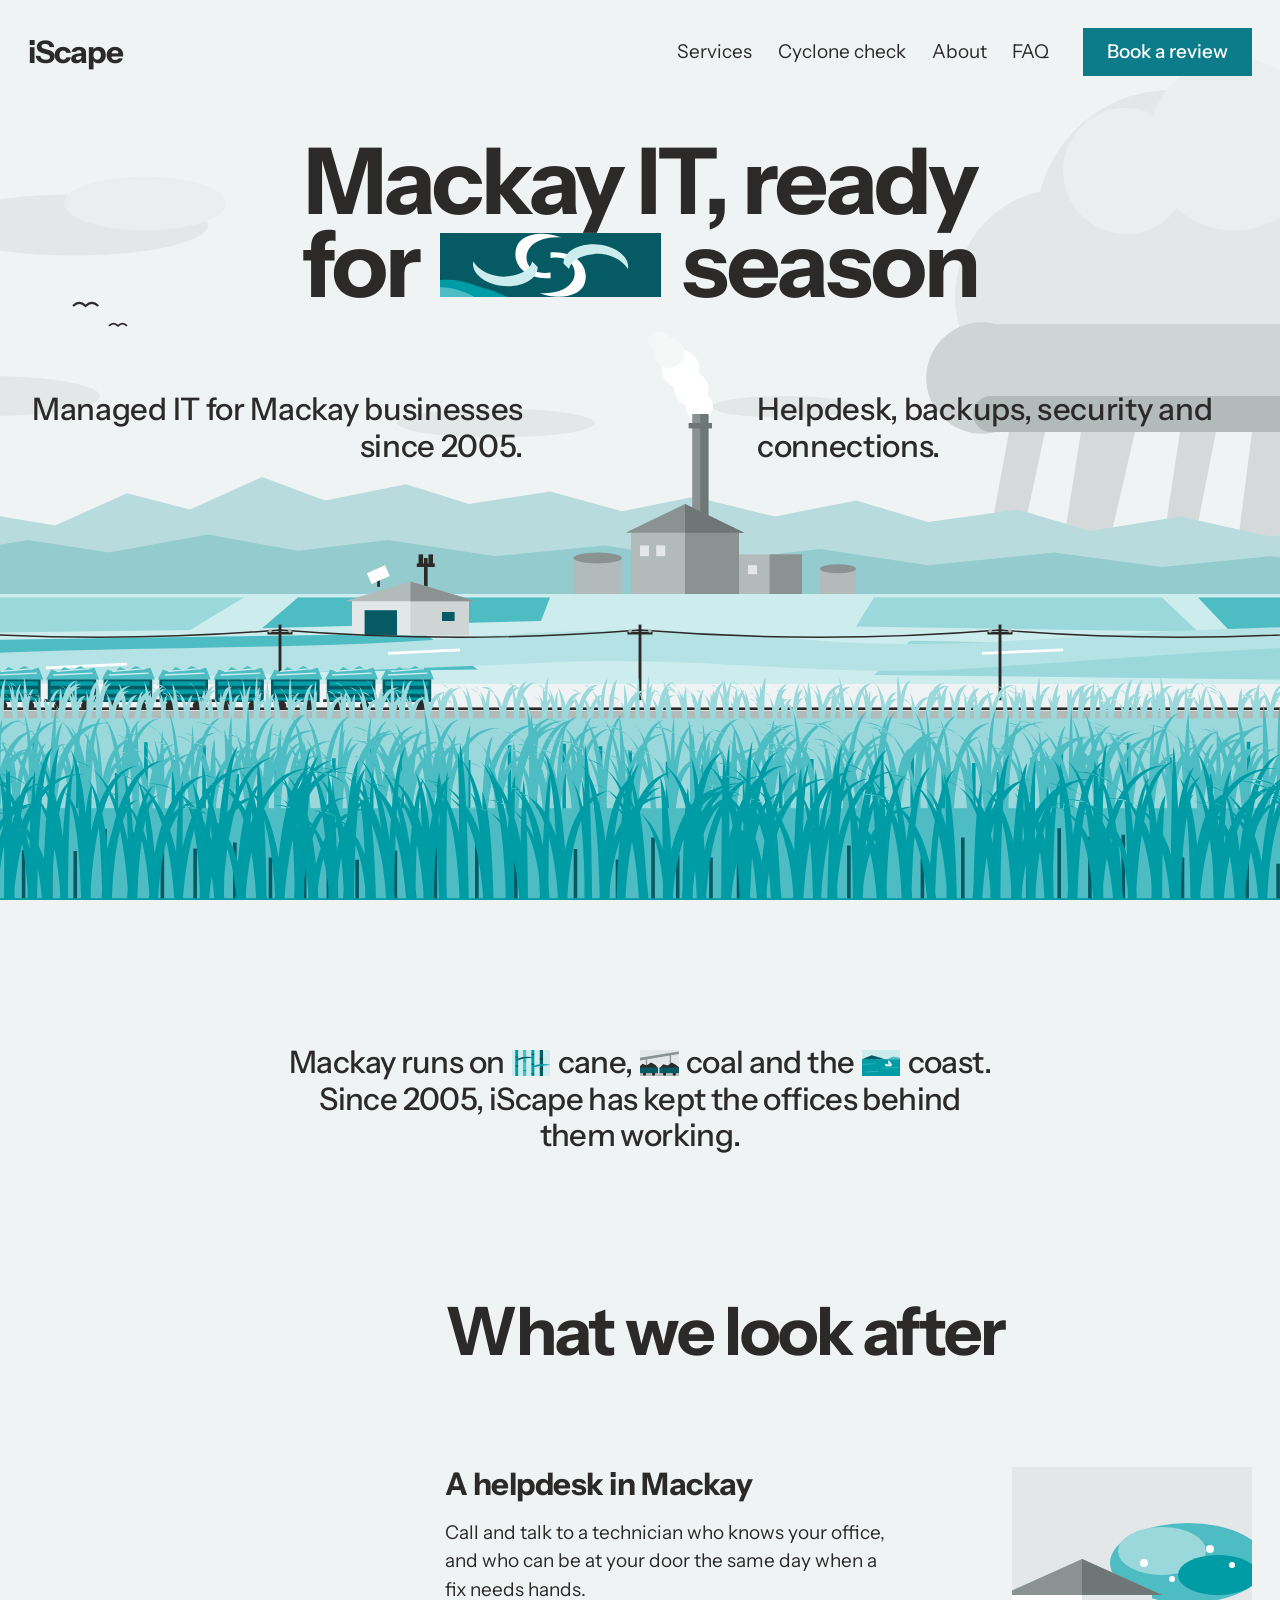
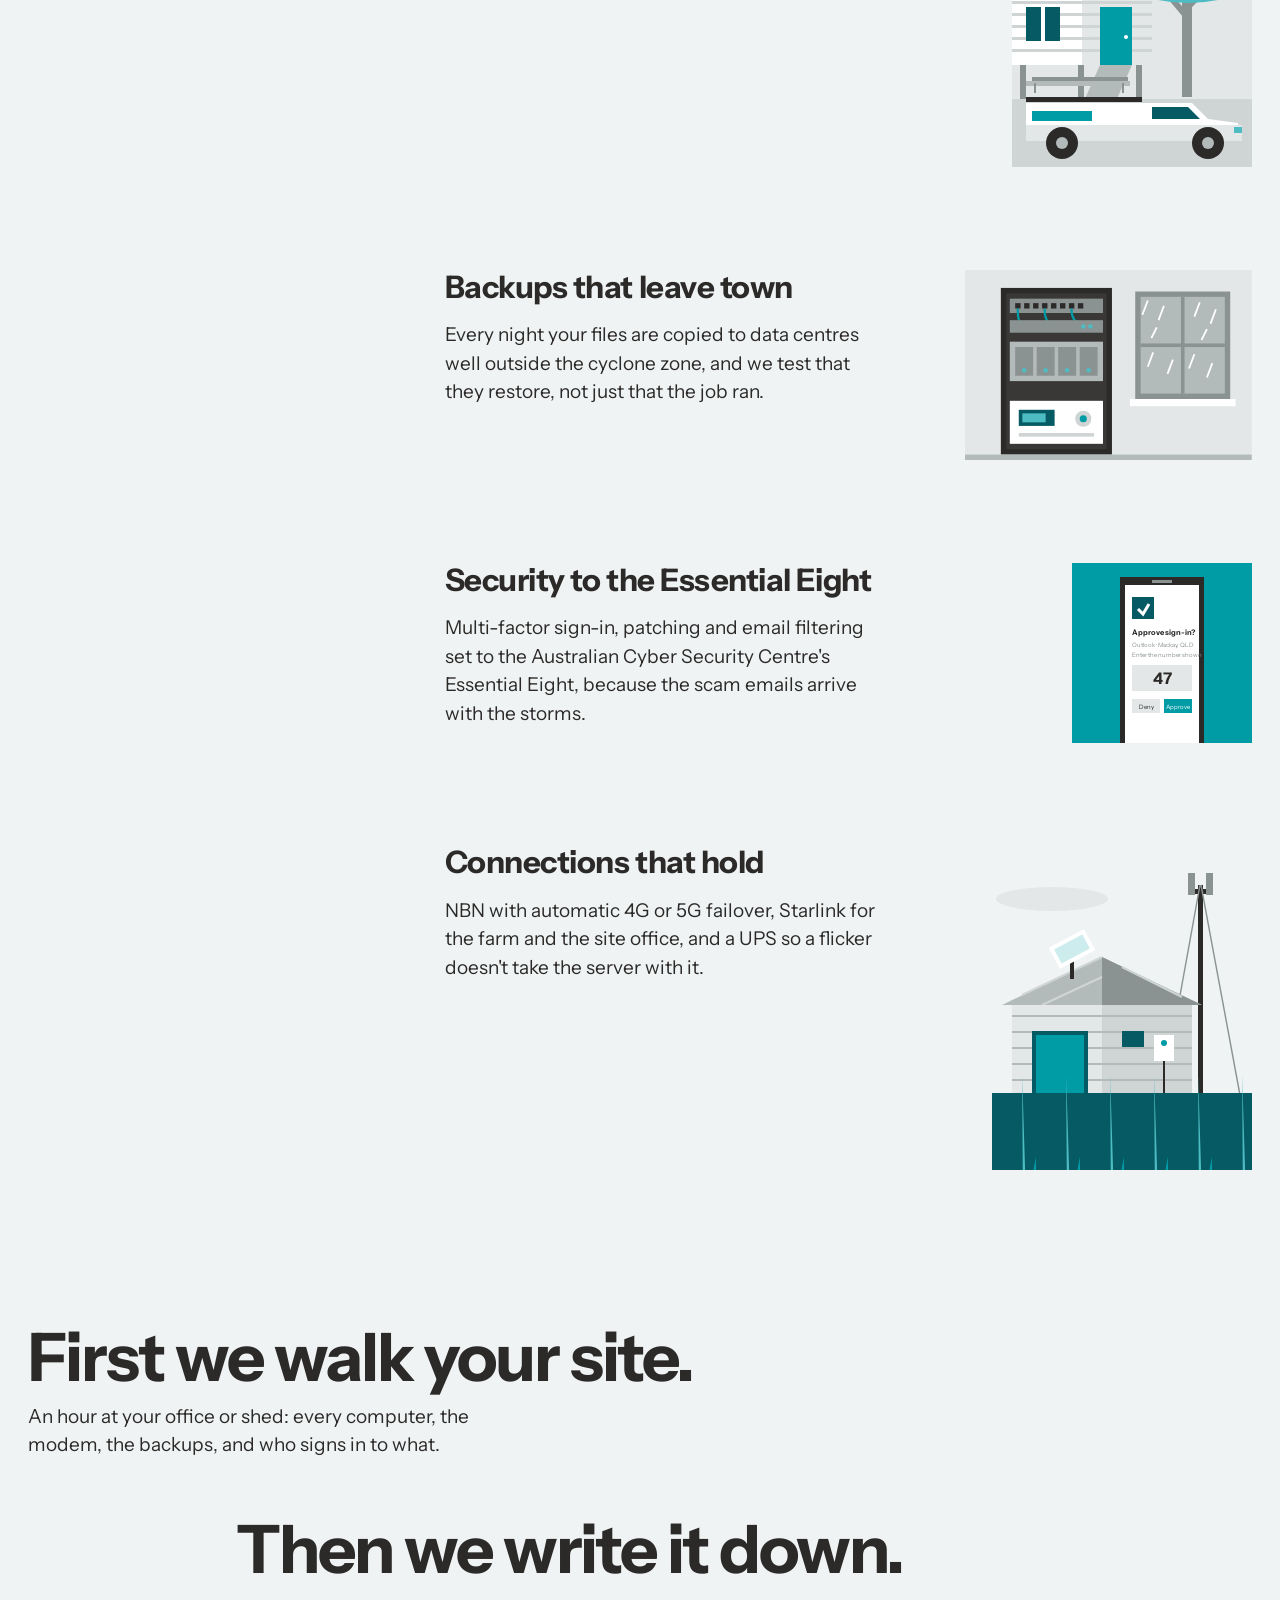
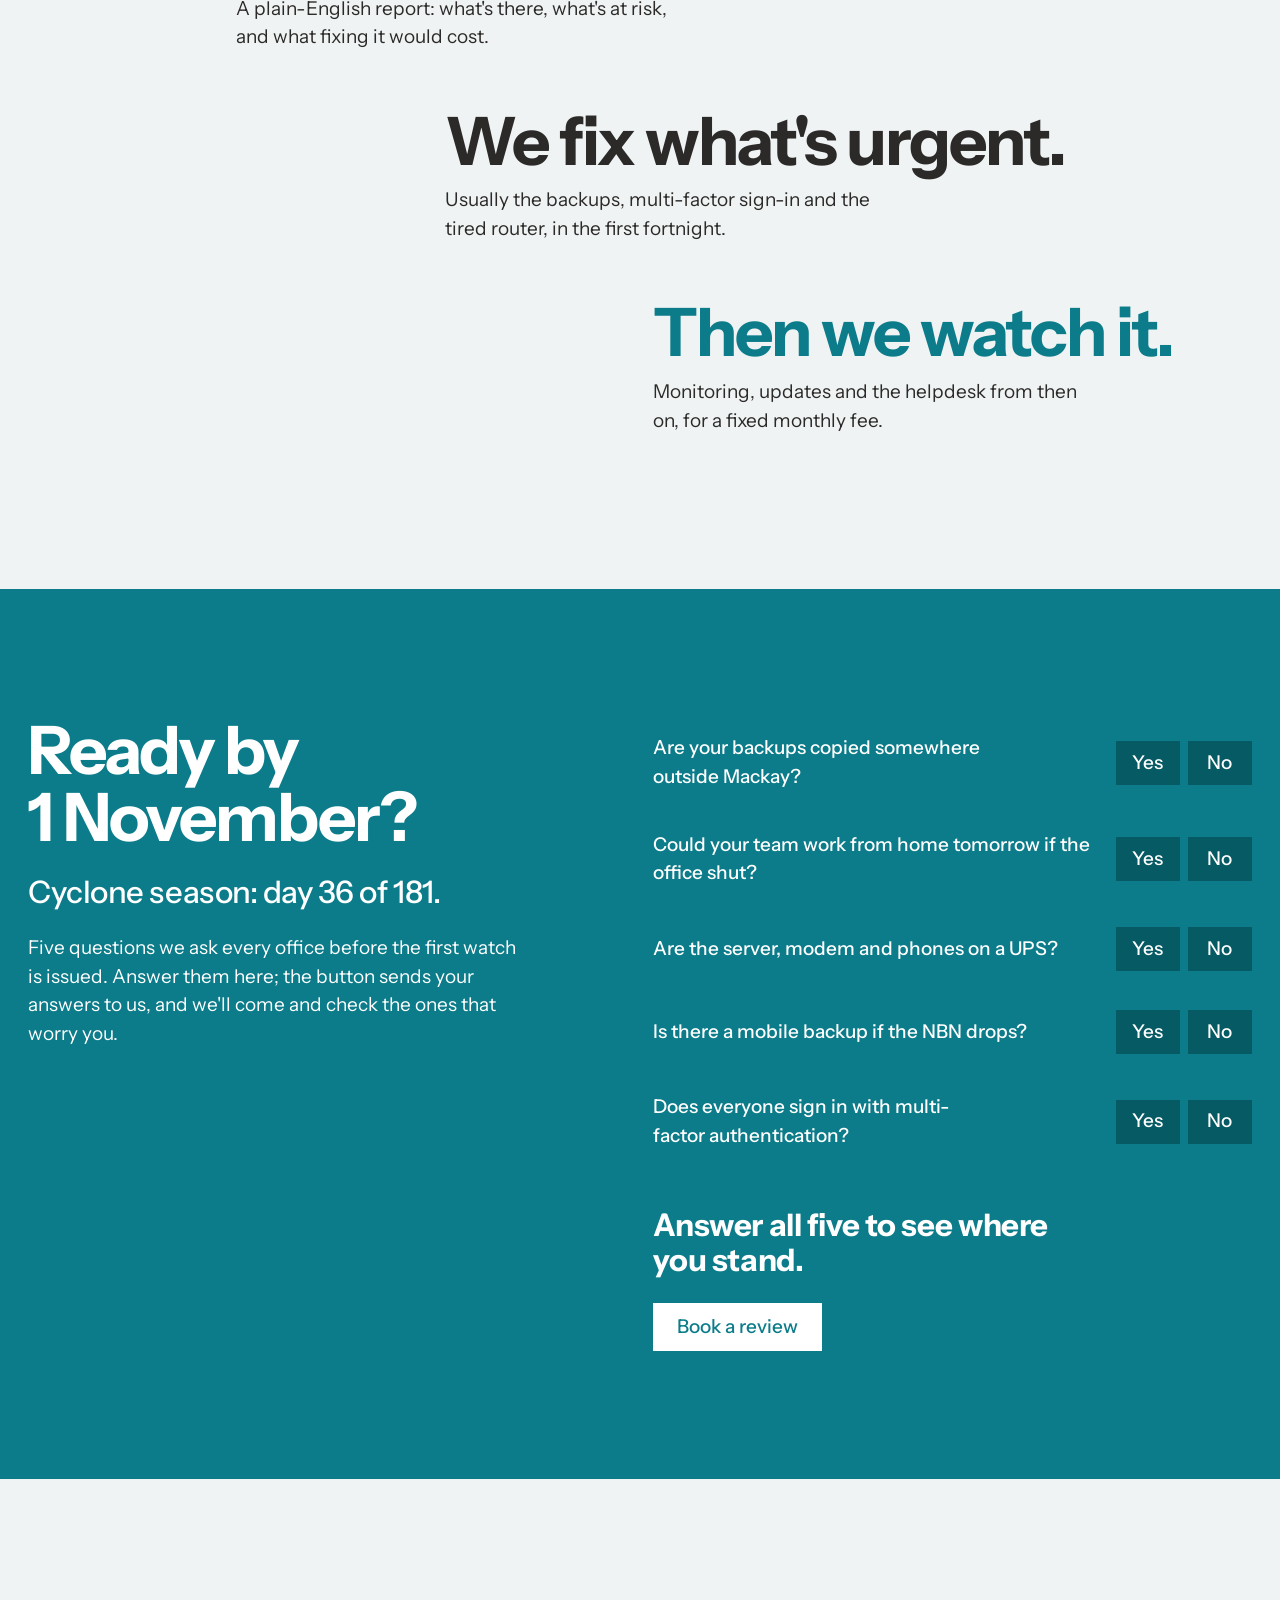
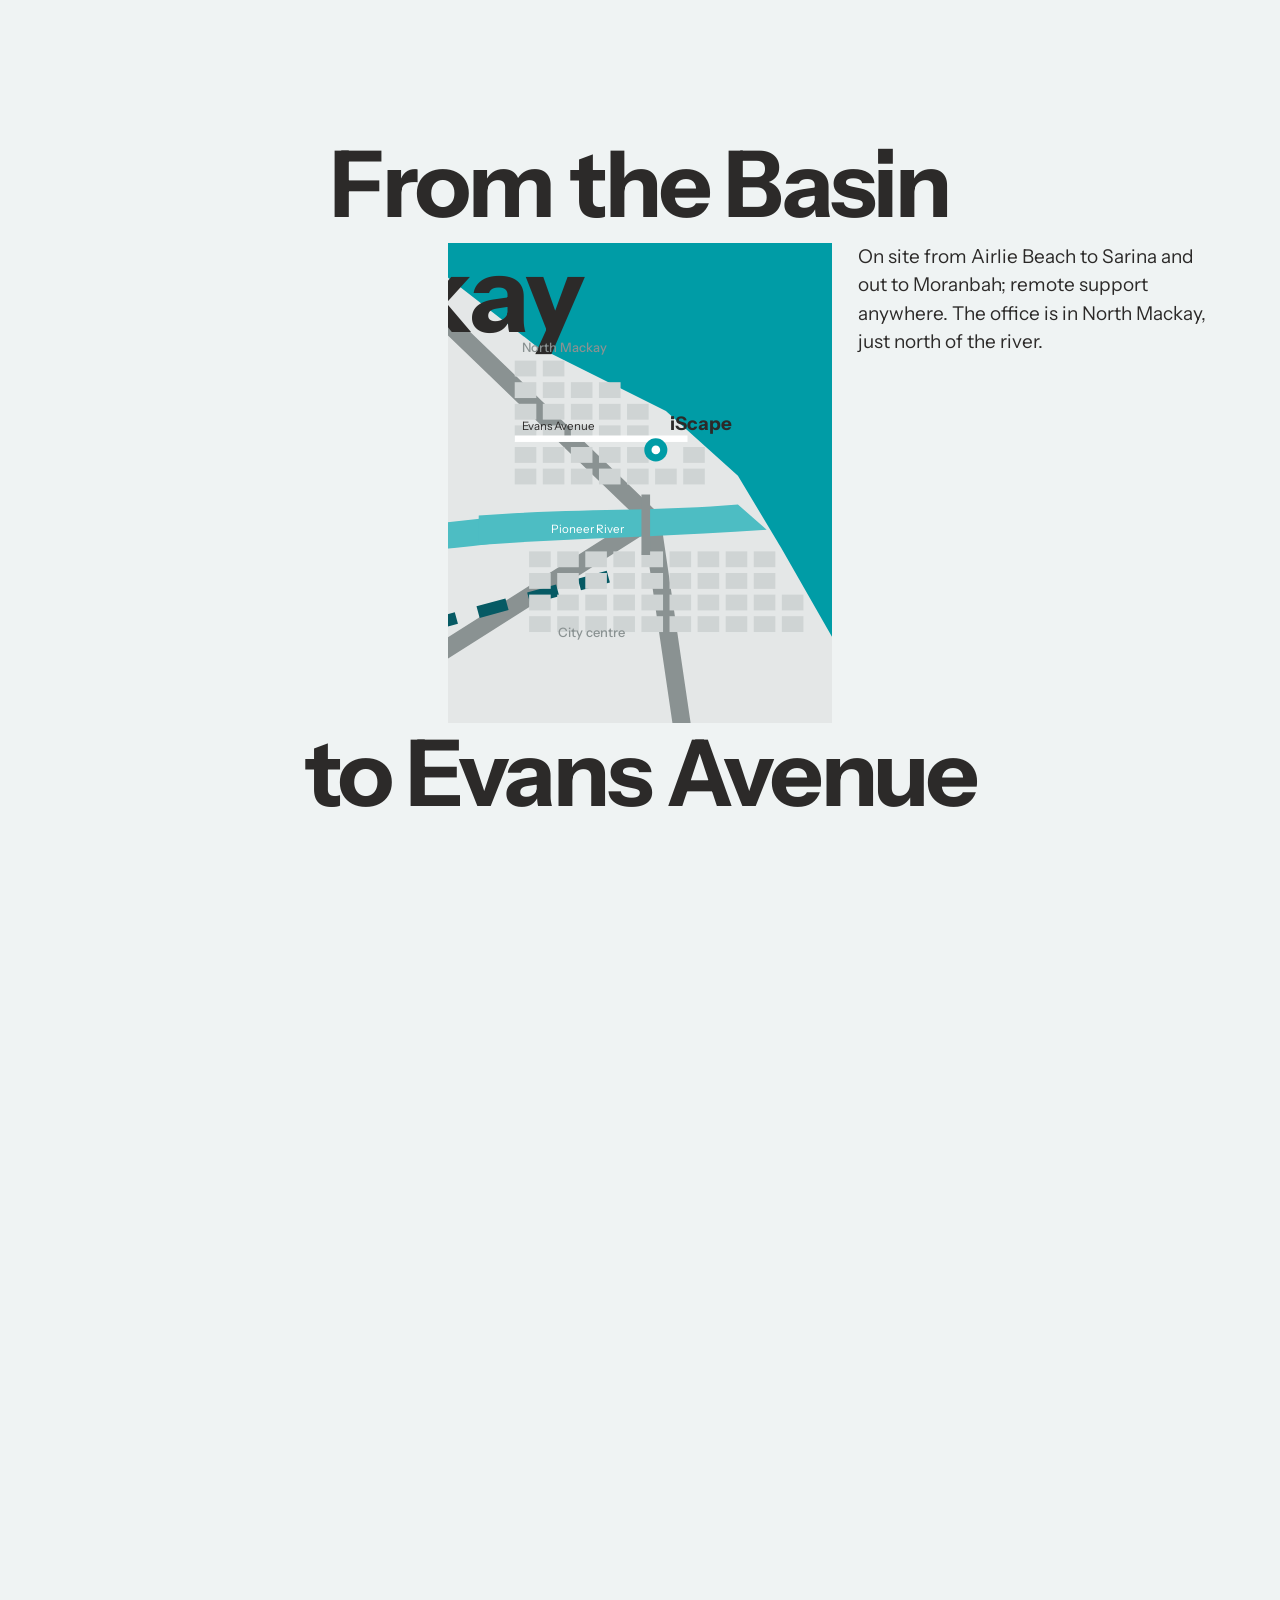
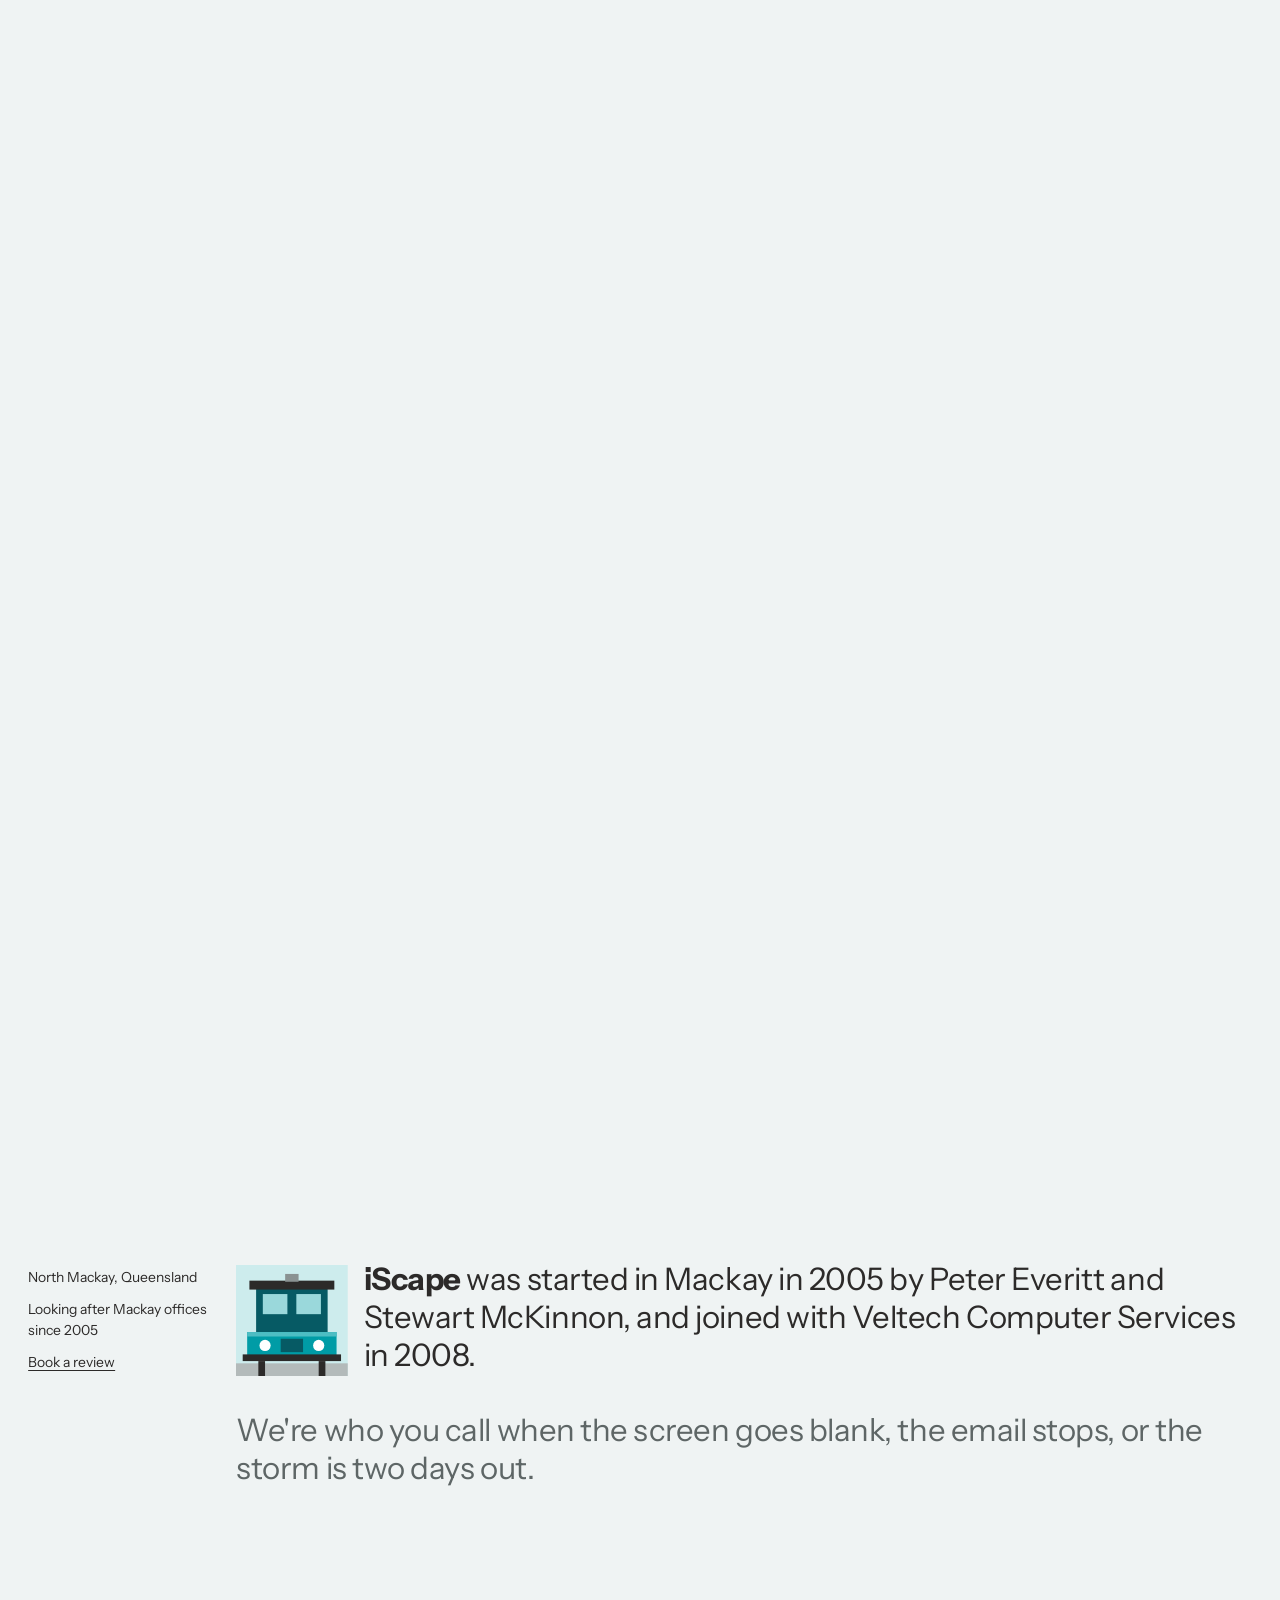
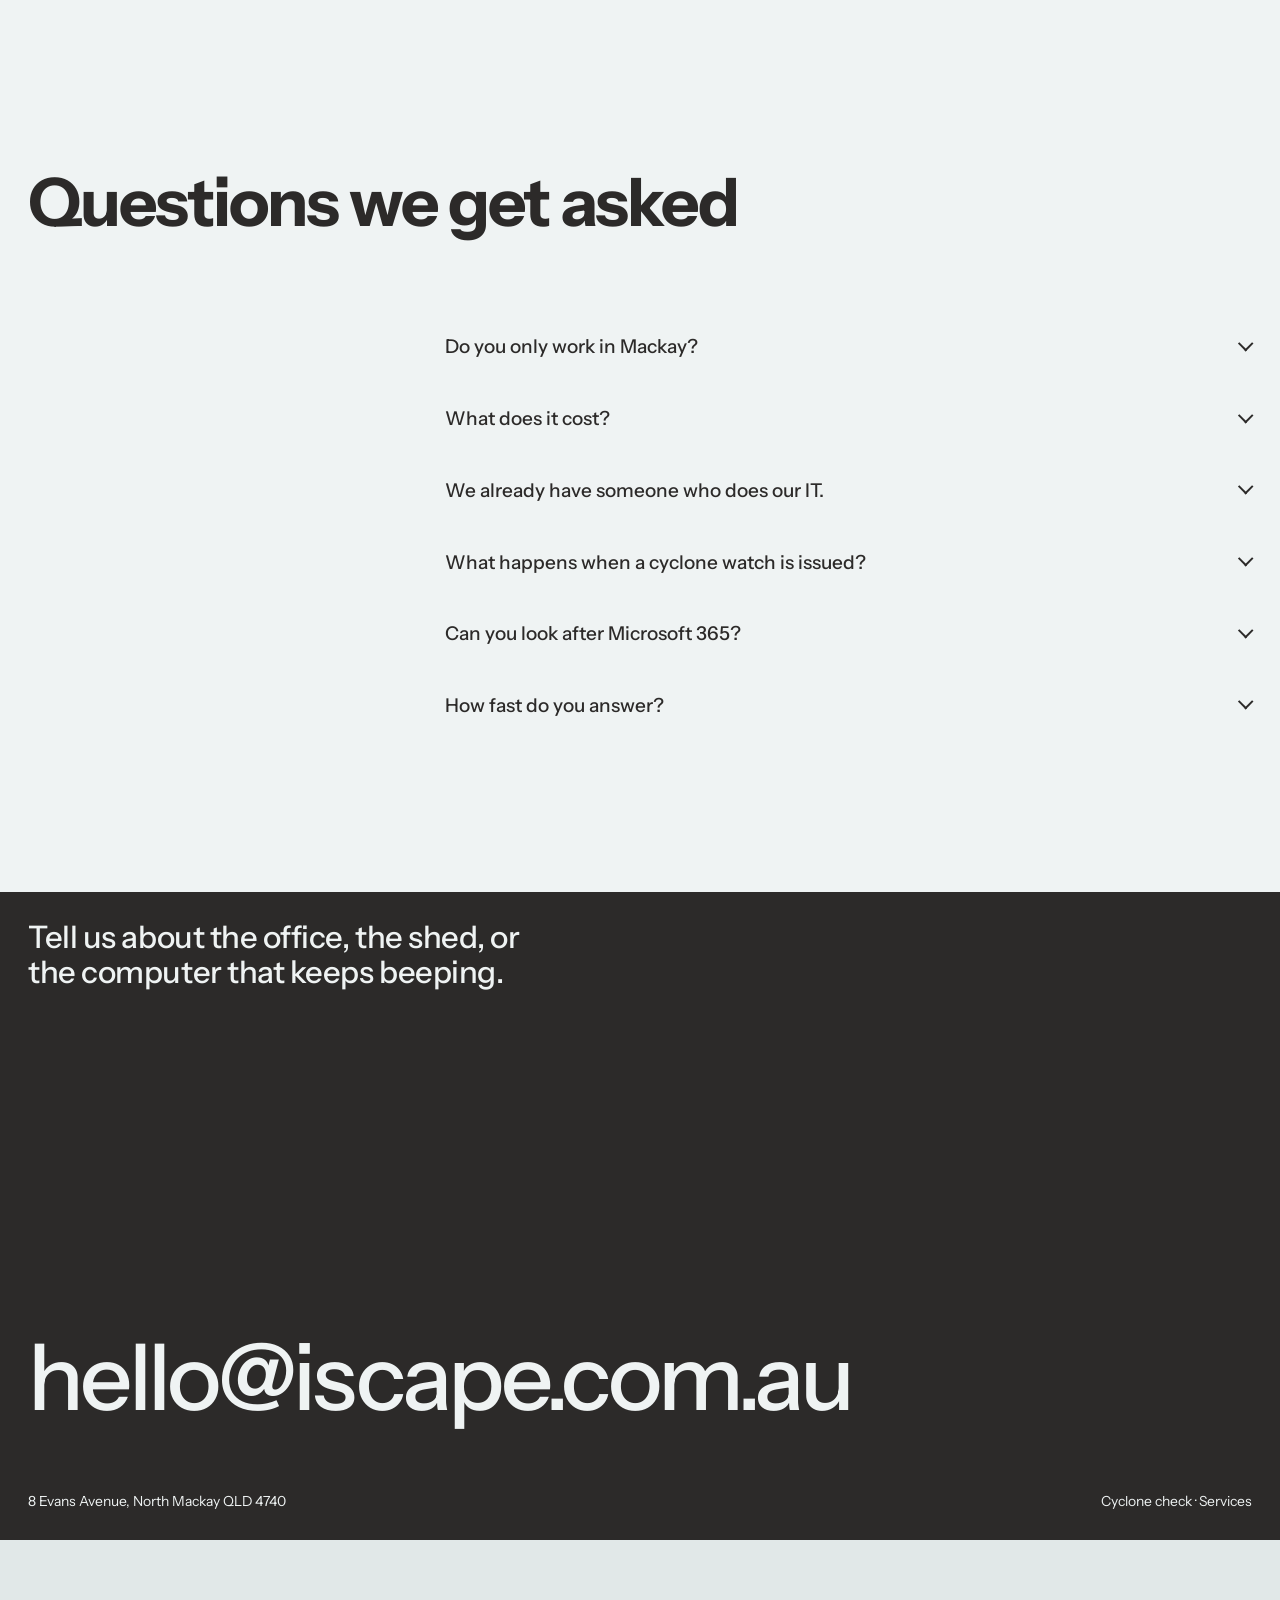
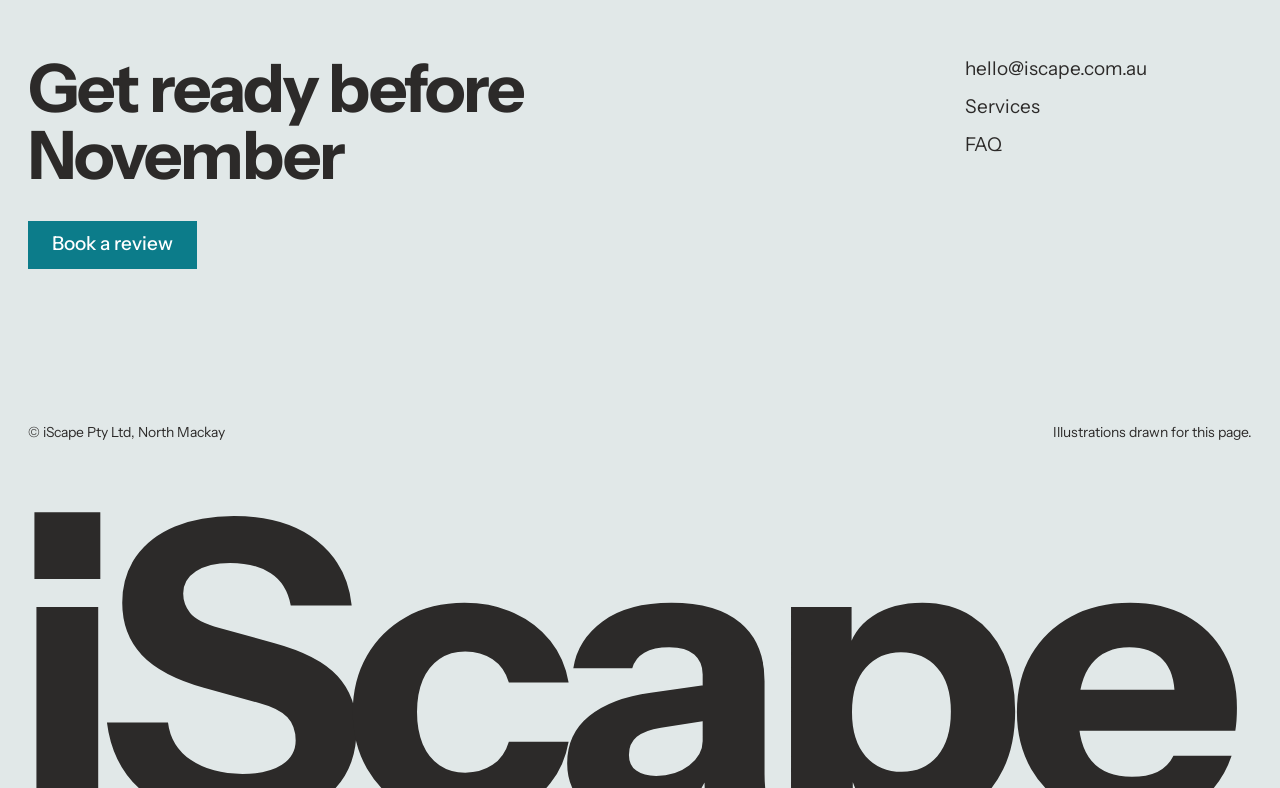
==== commit 6915bdde: "Recolour landing page to iScape brand teal and charcoal Uses the corporate colours from the iScape l" ====
--- a/landing-page/index.html
+++ b/landing-page/index.html
@@ -16,8 +16,8 @@
     <!-- one tuft of standing cane: blades in three tones -->
     <g id="tuft">
       <path d="M30 210 Q27 130 6 66 Q25 124 35 210Z" fill="var(--d-deep)"/>
-      <path d="M32 210 Q34 120 58 52 Q40 122 38 210Z" fill="var(--d-cobalt)"/>
-      <path d="M29 210 Q22 150 -14 112 Q18 148 34 210Z" fill="var(--d-cobalt)"/>
+      <path d="M32 210 Q34 120 58 52 Q40 122 38 210Z" fill="var(--d-teal)"/>
+      <path d="M29 210 Q22 150 -14 112 Q18 148 34 210Z" fill="var(--d-teal)"/>
       <path d="M33 210 Q44 150 76 120 Q48 152 37 210Z" fill="var(--d-light)"/>
       <path d="M31 210 Q31 110 30 18 Q33 110 36 210Z" fill="var(--d-light)"/>
       <path d="M30 210 Q18 170 -4 160 Q20 172 33 210Z" fill="var(--d-deep)"/>
@@ -28,9 +28,9 @@
     <!-- a cane bin, heaped -->
     <g id="bin">
       <rect x="0" y="10" width="54" height="26" fill="var(--d-deep)"/>
-      <rect x="3" y="13" width="48" height="5" fill="var(--d-cobalt)"/>
-      <rect x="3" y="22" width="48" height="5" fill="var(--d-cobalt)"/>
-      <rect x="3" y="31" width="48" height="3" fill="var(--d-cobalt)"/>
+      <rect x="3" y="13" width="48" height="5" fill="var(--d-teal)"/>
+      <rect x="3" y="22" width="48" height="5" fill="var(--d-teal)"/>
+      <rect x="3" y="31" width="48" height="3" fill="var(--d-teal)"/>
       <path d="M-2 11 L4 0 L12 3 L18 -3 L27 1 L36 -4 L44 0 L52 -2 L57 11Z" fill="var(--d-light)"/>
       <path d="M6 6 L50 4 M10 2 L46 -1" stroke="var(--d-pale)" stroke-width="1.4"/>
       <circle cx="12" cy="40" r="5" fill="var(--ink)"/><circle cx="42" cy="40" r="5" fill="var(--ink)"/>
@@ -54,8 +54,8 @@
         <circle cx="1270" cy="330" r="120" fill="var(--d-grey1)"/>
         <circle cx="1390" cy="250" r="150" fill="var(--d-grey1)"/>
         <circle cx="1520" cy="320" r="130" fill="var(--d-grey1)"/>
-        <circle cx="1460" cy="160" r="96" fill="#e9ebef"/>
-        <circle cx="1340" cy="190" r="70" fill="#e9ebef"/>
+        <circle cx="1460" cy="160" r="96" fill="#ebeeee"/>
+        <circle cx="1340" cy="190" r="70" fill="#ebeeee"/>
         <rect x="1150" y="360" width="500" height="110" rx="55" fill="var(--d-grey2)"/>
         <circle cx="1180" cy="420" r="62" fill="var(--d-grey2)"/>
         <rect x="1170" y="440" width="480" height="40" rx="20" fill="var(--d-grey3)"/>
@@ -67,7 +67,7 @@
       </g>
       <g class="cloud cloud-b">
         <ellipse cx="170" cy="250" rx="150" ry="34" fill="var(--d-grey1)"/>
-        <ellipse cx="250" cy="226" rx="90" ry="30" fill="#e9ebef"/>
+        <ellipse cx="250" cy="226" rx="90" ry="30" fill="#ebeeee"/>
         <ellipse cx="80" cy="440" rx="120" ry="22" fill="var(--d-grey1)"/>
       </g>
       <g class="cloud cloud-c">
@@ -78,24 +78,24 @@
       <path d="M170 340 q7 -7 14 0 q7 -7 14 0" fill="none" stroke="var(--ink)" stroke-width="2.4"/>
       <path d="M210 362 q5 -5 10 0 q5 -5 10 0" fill="none" stroke="var(--ink)" stroke-width="2"/>
       <!-- the ranges behind the town -->
-      <path d="M0 600 L80 572 L150 584 L230 548 L300 566 L380 530 L450 556 L540 538 L610 560 L700 546 L780 568 L860 552 L950 574 L1040 556 L1120 580 L1220 566 L1300 590 L1400 574 L1500 596 L1600 584 L1600 660 L0 660Z" fill="#b6bce0"/>
-      <path d="M0 620 L120 600 L210 614 L320 594 L420 612 L520 600 L640 618 L760 606 L880 624 L1000 610 L1120 628 L1260 614 L1380 630 L1500 618 L1600 628 L1600 680 L0 680Z" fill="#959fd6"/>
+      <path d="M0 600 L80 572 L150 584 L230 548 L300 566 L380 530 L450 556 L540 538 L610 560 L700 546 L780 568 L860 552 L950 574 L1040 556 L1120 580 L1220 566 L1300 590 L1400 574 L1500 596 L1600 584 L1600 660 L0 660Z" fill="#b8dcdd"/>
+      <path d="M0 620 L120 600 L210 614 L320 594 L420 612 L520 600 L640 618 L760 606 L880 624 L1000 610 L1120 628 L1260 614 L1380 630 L1500 618 L1600 628 L1600 680 L0 680Z" fill="#93cbce"/>
       <!-- sugar mill, crushing: stack and steam -->
       <g class="mill">
         <g class="steam">
           <circle cx="866" cy="452" r="15" fill="#fff"/>
           <circle cx="857" cy="432" r="19" fill="#fff"/>
           <circle cx="845" cy="410" r="21" fill="#fff"/>
-          <circle cx="832" cy="392" r="17" fill="#f6f7f9"/>
-          <circle cx="822" cy="380" r="12" fill="#f6f7f9"/>
+          <circle cx="832" cy="392" r="17" fill="#f5f7f7"/>
+          <circle cx="822" cy="380" r="12" fill="#f5f7f7"/>
         </g>
         <rect x="858" y="460" width="18" height="206" fill="var(--d-grey4)"/>
-        <rect x="867" y="460" width="9" height="206" fill="#6d7584"/>
-        <rect x="854" y="470" width="26" height="6" fill="#6d7584"/>
+        <rect x="867" y="460" width="9" height="206" fill="#6e7676"/>
+        <rect x="854" y="470" width="26" height="6" fill="#6e7676"/>
         <rect x="790" y="590" width="120" height="76" fill="var(--d-grey3)"/>
         <rect x="850" y="590" width="60" height="76" fill="var(--d-grey4)"/>
         <path d="M784 592 L850 560 L916 592Z" fill="var(--d-grey4)"/>
-        <path d="M850 560 L916 592 L850 592Z" fill="#6d7584"/>
+        <path d="M850 560 L916 592 L850 592Z" fill="#6e7676"/>
         <rect x="910" y="616" width="70" height="50" fill="var(--d-grey3)"/>
         <rect x="944" y="616" width="36" height="50" fill="var(--d-grey4)"/>
         <rect x="800" y="606" width="10" height="12" fill="var(--d-grey1)"/>
@@ -142,7 +142,7 @@
           <rect x="0" y="0" width="70" height="38" fill="var(--d-deep)"/>
           <rect x="44" y="-18" width="26" height="22" fill="var(--d-deep)"/>
           <rect x="48" y="-14" width="18" height="10" fill="var(--d-pale)"/>
-          <rect x="4" y="6" width="36" height="8" fill="var(--d-cobalt)"/>
+          <rect x="4" y="6" width="36" height="8" fill="var(--d-teal)"/>
           <rect x="10" y="-8" width="6" height="10" fill="var(--ink)"/>
           <rect x="-4" y="30" width="78" height="6" fill="var(--ink)"/>
           <circle cx="-2" cy="18" r="3" fill="#fff"/>
@@ -154,12 +154,12 @@
       <!-- standing cane in three rows, generated blade by blade -->
 <rect x="0" y="798" width="1600" height="202" fill="var(--d-pale2)"/>
 <path fill="var(--d-pale2)" d="M-42.2 800Q-40.9 768.4 -34.2 764.9Q-37.3 774.4 -37.8 800ZM-42.1 800Q-42.6 767.4 -46.3 763.8Q-39.3 773.4 -37.9 800ZM-42.4 800Q-41.4 759.2 -36.2 753.3Q-37.5 765.2 -37.6 800ZM-28.1 800Q-29.6 763.9 -38.9 762.3Q-24.9 769.9 -22.2 800ZM-27.4 800Q-28.2 777.5 -33.4 776.4Q-24.6 783.5 -23 800ZM-26.9 800Q-28.5 760.2 -37.8 757.6Q-25.6 766.2 -23.4 800ZM-27.1 800Q-26.3 768.1 -22.2 763.5Q-23.1 774.1 -23.2 800ZM-28.1 800Q-27.9 767.9 -27.3 762.9Q-23.1 773.9 -22.2 800ZM-12 800Q-9.2 766.2 5.8 765.5Q-4.8 772.2 -6.4 800ZM-11.2 800Q-9.5 768.8 -0.7 766.3Q-6.4 774.8 -7.3 800ZM-12 800Q-14.2 769.2 -27.7 770.3Q-9.8 775.2 -6.5 800ZM1.2 800Q-0.7 770.2 -11.8 770.1Q2.2 776.2 4.8 800ZM0.7 800Q1.8 766.9 7.2 762.6Q5.5 772.9 5.3 800ZM1.1 800Q-0.4 759.4 -9.5 756.6Q2.6 765.4 4.9 800ZM0 800Q3.6 768 23.2 769.4Q8.4 774 6 800ZM16 800Q17.3 765.2 24.1 761.2Q20.5 771.2 19.9 800ZM15.8 800Q16.4 759.4 19.6 752.8Q20 765.4 20.2 800ZM16 800Q14.8 773.8 7.4 772.9Q18 779.8 19.9 800ZM33.5 800Q33.6 763.1 33.8 757.2Q37 769.1 37.7 800ZM33 800Q35.1 765.2 46.5 762.9Q39.3 771.2 38.2 800ZM32.6 800Q34.8 769 46.3 767.3Q39.5 775 38.5 800ZM51.6 800Q50.2 765.9 41.7 764Q53.2 771.9 55.4 800ZM50.9 800Q51.8 770.3 56 766Q56 776.3 56.1 800ZM51.5 800Q50.5 774.6 44.2 773.3Q53.7 780.6 55.5 800ZM51.4 800Q48.1 758 28.4 759.4Q51.4 764 55.5 800ZM62.4 800Q59.5 761.8 42.6 762.7Q62.7 767.8 66.4 800ZM61.7 800Q61.6 764.6 60.6 759.7Q66 770.6 67.1 800ZM62.5 800Q60.4 765 47.6 764.7Q63.3 771 66.2 800ZM62.4 800Q62.7 776.3 63.8 772.3Q65.9 782.3 66.4 800ZM62.3 800Q63.9 759.6 72.2 755.2Q67.2 765.6 66.4 800ZM74.5 800Q73.1 762.4 64.3 759.9Q75.9 768.4 78.1 800ZM73.3 800Q70 758.8 50.4 760.5Q74.8 764.8 79.2 800ZM73.6 800Q75.9 774.3 88 773.9Q80.2 780.3 79 800ZM88 800Q86.3 764.6 76.4 763.3Q90 770.6 92.6 800ZM87.3 800Q85.3 762.3 72.9 761.7Q90.1 768.3 93.3 800ZM87.5 800Q88.8 759.6 95.1 754.2Q93.2 765.6 93 800ZM87.3 800Q85.7 768.7 75.8 768.2Q90.5 774.7 93.3 800ZM88.1 800Q88.2 776.9 88.1 773.6Q91.7 782.9 92.5 800ZM103.7 800Q103.1 772.2 98.8 769.7Q106.3 778.2 107.7 800ZM103.6 800Q105 764 112.1 759.9Q108.4 770 107.8 800ZM103.2 800Q102.1 759.5 94.5 756.3Q106 765.5 108.2 800ZM103.2 800Q102 772.8 94.5 771.9Q106.1 778.8 108.3 800ZM103.7 800Q103.3 761.9 100.1 757.2Q106.5 767.9 107.7 800ZM115.8 800Q115.4 777 112.8 774.7Q118.8 783 119.9 800ZM115.7 800Q117.4 768.2 126.3 765.5Q120.8 774.2 120 800ZM115.5 800Q115.5 770.1 114.6 765.9Q119.2 776.1 120.2 800ZM115.6 800Q113.2 758.8 98.6 758.3Q116.7 764.8 120.1 800ZM115.2 800Q115.4 758.5 115.4 752Q119.6 764.5 120.5 800ZM131.3 800Q131.5 774.1 131.9 770Q134.6 780.1 135.1 800ZM130.4 800Q129.6 774.4 124.7 772.8Q134.2 780.4 136.1 800ZM131.4 800Q129.1 769.5 115.6 770.3Q132.1 775.5 135.1 800ZM141.1 800Q139.1 771.6 127.3 772.1Q142.2 777.6 145 800ZM140.1 800Q139.2 777.8 133.2 777.4Q143.9 783.8 146 800ZM141 800Q143.2 767.6 155.3 766.1Q146.6 773.6 145.1 800ZM140.2 800Q139.7 775.8 136.2 774Q144.3 781.8 146 800ZM154.2 800Q154.6 769.4 156 764.3Q159.1 775.4 159.8 800ZM155.3 800Q153.4 777 142.5 778Q156.2 783 158.8 800ZM154.9 800Q158.6 762.5 178.6 763.4Q161.9 768.5 159.1 800ZM155.2 800Q158 758 173.7 756.5Q161 764 158.9 800ZM154.1 800Q158.1 759.1 179.8 759.8Q162.8 765.1 160 800ZM170.6 800Q169.8 777.5 164.3 776.4Q172.9 783.5 174.5 800ZM170.5 800Q169.9 765.5 165.6 761.9Q173.2 771.5 174.6 800ZM169.8 800Q167.8 762.7 155.5 762.2Q172.2 768.7 175.3 800ZM170.7 800Q171.3 761.4 173.7 755Q174.2 767.4 174.4 800ZM169.8 800Q172.1 773.8 183.8 773.1Q176.5 779.8 175.3 800ZM184.9 800Q185.1 772.3 185 768.4Q189.5 778.3 190.5 800ZM184.7 800Q186.8 762.3 197.8 759.2Q191.6 768.3 190.7 800ZM185.1 800Q187.3 759.2 198.6 755.8Q191.4 765.2 190.2 800ZM185.4 800Q187.1 773.5 196.3 771.8Q190.8 779.5 190 800ZM185.3 800Q187.7 777.1 200.6 777.6Q191.5 783.1 190 800ZM195.7 800Q195.3 774.5 191.6 772.4Q199.9 780.5 201.5 800ZM195.7 800Q195.8 759.1 195.5 753Q200.5 765.1 201.6 800ZM195.9 800Q196.3 765.2 197.8 759.3Q200.7 771.2 201.4 800ZM196 800Q198.7 761 212.7 759Q202.8 767 201.3 800ZM196.8 800Q198.8 758.6 209.7 755.1Q201.8 764.6 200.5 800ZM211.4 800Q214.9 761.6 234.1 762.2Q217.8 767.6 215 800ZM210.4 800Q213.9 766.8 232.5 767.7Q218.3 772.8 216 800ZM210.5 800Q209.9 770.8 205.4 768.3Q214.2 776.8 215.9 800ZM211.4 800Q214.1 773.3 228.9 774.1Q217 779.3 215 800ZM226 800Q224.8 758.8 217 755.6Q229.1 764.8 231.4 800ZM225.8 800Q224.8 767.5 217.9 765.6Q229.4 773.5 231.6 800ZM226.3 800Q228.7 772.6 241.5 772.2Q232.6 778.6 231.1 800ZM238.7 800Q241 774.2 253.1 773.8Q245.1 780.2 243.8 800ZM239.4 800Q240.7 771 247.6 768Q243.7 777 243.2 800ZM238.4 800Q241.4 767.9 257.8 768Q246.1 773.9 244.2 800ZM252.2 800Q255.6 764.8 274 765.4Q259.2 770.8 256.7 800ZM251.6 800Q252.5 773.7 256.4 769.7Q257.1 779.7 257.3 800ZM251.8 800Q254.7 763.8 270.5 763Q259 769.8 257.1 800ZM251.8 800Q251.4 761.3 248.5 756.5Q255.7 767.3 257.1 800ZM252.1 800Q251.5 771.7 247 769.3Q255.2 777.7 256.8 800ZM268.9 800Q267.2 764.8 257.1 763.4Q270 770.8 272.4 800ZM267.9 800Q267.9 772.7 266.6 769.3Q272.3 778.7 273.4 800ZM268.6 800Q269.6 775.6 274.5 772.6Q272.9 781.6 272.8 800ZM283.2 800Q282.7 765.1 279.5 760.9Q285.7 771.1 286.9 800ZM282.8 800Q279.7 758.9 261.5 760Q283.3 764.9 287.3 800ZM283.1 800Q281.2 769.8 269.8 769.8Q284.4 775.8 287.1 800ZM283 800Q281.1 769.7 269.6 769.7Q284.4 775.7 287.1 800ZM282.1 800Q282 763.7 280.2 759Q286.7 769.7 288 800ZM294.7 800Q293 771.2 282.5 771.2Q296.3 777.2 298.8 800ZM294.3 800Q293 768.9 285.1 767.5Q297 774.9 299.3 800ZM294 800Q293.5 774.5 289.5 772.6Q297.9 780.5 299.6 800ZM294.6 800Q295.9 774.8 302.7 772.4Q299.4 780.8 299 800ZM293.9 800Q292.2 766.7 281.4 766.2Q296.8 772.7 299.6 800ZM311.6 800Q313.2 776.6 321.9 775.3Q316.4 782.6 315.5 800ZM310.8 800Q311.9 770.4 316.8 766.3Q316.2 776.4 316.3 800ZM311.5 800Q309.7 760.3 298.5 758.5Q312.9 766.3 315.6 800ZM311.5 800Q314.3 766.7 329.4 766.4Q317.6 772.7 315.6 800ZM311.6 800Q314.1 763.6 327.7 762.2Q317.3 769.6 315.5 800ZM321.4 800Q320.2 777.1 312.7 777Q324.1 783.1 326.2 800ZM321.4 800Q319.6 773.2 308.7 773.8Q323.4 779.2 326.2 800ZM321.7 800Q320.8 763.6 314.8 760.3Q324.1 769.6 325.9 800ZM320.9 800Q321.1 775.8 321.1 772.5Q325.7 781.8 326.7 800ZM332.4 800Q334.7 764.4 346.9 762.5Q337.8 770.4 336.3 800ZM332.1 800Q329.4 766.3 313.1 767.8Q333 772.3 336.6 800ZM332 800Q332.5 773.8 334.5 769.3Q336.3 779.8 336.8 800ZM331.8 800Q330.9 776.6 325.2 775.7Q335.1 782.6 337 800ZM332.5 800Q334.2 766.2 343 763.3Q337.1 772.2 336.2 800ZM344 800Q343.2 777.4 337.5 776.5Q346.8 783.4 348.6 800ZM344.4 800Q346.2 773 355.8 771.6Q349.3 779 348.3 800ZM344.2 800Q343.8 758.4 340.7 753Q347.2 764.4 348.5 800ZM359.3 800Q360.6 765.9 367.5 761.9Q364.3 771.9 363.9 800ZM359.2 800Q358.3 766.6 352.5 763.9Q362.2 772.6 364.1 800ZM359.7 800Q359.5 759.6 358 753.7Q362.6 765.6 363.6 800ZM371 800Q371 777.3 370 774.5Q374.6 783.3 375.6 800ZM371.3 800Q371.9 757.7 374.7 750.7Q375.1 763.7 375.3 800ZM371.2 800Q372.3 767.3 377.8 763.1Q375.6 773.3 375.4 800ZM370.5 800Q372.5 777.8 383.2 777.3Q377 783.8 376.1 800ZM370.8 800Q372.3 772 380 769.4Q376.3 778 375.8 800ZM383.6 800Q383.1 775.5 379.7 773.5Q387.6 781.5 389.1 800ZM384 800Q382.3 773.5 371.9 773.8Q386 779.5 388.6 800ZM383.6 800Q385.2 773.3 393.3 771Q389.6 779.3 389.1 800ZM384.1 800Q384.5 762.9 386 756.5Q388.1 768.9 388.6 800ZM384.5 800Q384.4 770.6 383.5 766.4Q387.4 776.6 388.2 800ZM395 800Q392.7 766.4 379 767Q397.2 772.4 400.6 800ZM394.9 800Q394.9 777.7 393.9 775.1Q399.6 783.7 400.7 800ZM394.9 800Q394.9 771.6 393.8 767.9Q399.5 777.6 400.7 800ZM409.3 800Q408.9 774 406 771.3Q412.4 780 413.7 800ZM409.7 800Q411.6 770.9 421.9 769.4Q414.5 776.9 413.3 800ZM409.5 800Q408.1 766.4 399.2 764.8Q411.2 772.4 413.4 800ZM409.4 800Q412.1 775.9 426.7 777Q415.4 781.9 413.5 800ZM409.1 800Q409.6 760.3 411.4 753.3Q413.4 766.3 413.9 800ZM423.3 800Q421.6 771 410.6 771.4Q426.4 777 429.3 800ZM423.8 800Q422.7 773.7 416 772.6Q426.8 779.7 428.9 800ZM423.8 800Q425.9 762.9 437 760.1Q430 768.9 428.9 800ZM436.6 800Q437.2 762.6 440 756.6Q440 768.6 440.1 800ZM436.3 800Q435.8 777.2 432.5 775.2Q439.1 783.2 440.3 800ZM435.9 800Q434.8 765 427.9 762.5Q438.7 771 440.8 800ZM436.4 800Q437.3 771.7 441.5 767.8Q440.3 777.7 440.2 800ZM452.4 800Q455.3 772.8 471.3 773.8Q459.4 778.8 457.4 800ZM452.8 800Q455.6 774.3 470.7 775.3Q458.9 780.3 457 800ZM452.6 800Q452.4 768.5 450.4 764.6Q456.1 774.5 457.2 800ZM468.3 800Q468.1 771 466.1 767.3Q471.5 777 472.5 800ZM468.1 800Q468 771.2 466.5 767.5Q471.7 777.2 472.7 800ZM468.3 800Q466.9 773.2 458.3 772.6Q470.3 779.2 472.5 800ZM467.6 800Q468.7 771.9 474.1 768.3Q473.2 777.9 473.2 800ZM468.1 800Q465.7 766.7 451.5 767.5Q469.4 772.7 472.7 800ZM477.6 800Q477.3 773 474.3 770.4Q482 779 483.5 800ZM478 800Q479 774.8 483.4 771.4Q483 780.8 483.1 800ZM478.1 800Q475.8 767.5 461.5 768.4Q479.6 773.5 483 800ZM478 800Q475.7 758.8 461.3 758.3Q479.7 764.8 483.1 800ZM494 800Q496.5 776.4 509.6 777.1Q499.4 782.4 497.7 800ZM493.2 800Q491 763.8 477.5 763.9Q495.2 769.8 498.5 800ZM493.3 800Q492.2 762.4 485 759.6Q496.3 768.4 498.5 800ZM507.4 800Q508.4 769 513.2 764.6Q512.6 775 512.6 800ZM507.4 800Q505.8 758.4 496.1 756Q510 764.4 512.6 800ZM507.1 800Q508.3 773.5 514 770.2Q512.9 779.5 512.9 800ZM507.4 800Q511.2 762.8 531.9 763.9Q515.4 768.8 512.6 800ZM507.4 800Q505 767.6 490 768.8Q509.1 773.6 512.6 800ZM522.1 800Q524.3 775 535.8 774.4Q529 781 527.9 800ZM522.9 800Q523.6 771.2 527.1 766.9Q527 777.2 527.1 800ZM522.9 800Q525 774.7 536.4 774.2Q528.4 780.7 527.2 800ZM522.5 800Q522.9 759.3 524.3 752.4Q526.9 765.3 527.5 800ZM522.6 800Q520.8 768 509.5 767.8Q524.6 774 527.4 800ZM533.6 800Q534.4 762.1 538.2 756.2Q538 768.1 538.1 800ZM533.6 800Q535.3 766.5 544.1 763.5Q538.9 772.5 538.1 800ZM533 800Q532 767.6 525.6 765.5Q536.5 773.6 538.6 800ZM533.3 800Q535.5 759.1 547.2 755.9Q539.6 765.1 538.4 800ZM544.1 800Q546.6 774.5 560.3 774.8Q550.8 780.5 549.3 800ZM544.2 800Q541.7 765.5 526.8 766.4Q545.7 771.5 549.2 800ZM543.8 800Q543.8 774.9 543.1 771.7Q548.4 780.9 549.5 800ZM561.4 800Q561.4 770 560.4 766.1Q566.1 776 567.2 800ZM561.5 800Q560.4 771.2 553.3 769.9Q564.9 777.2 567.1 800ZM561.9 800Q565.5 767.6 584.8 769Q569.3 773.6 566.7 800ZM561.5 800Q561 757.6 557.5 752.5Q565.5 763.6 567.1 800ZM561.5 800Q561.5 776.2 560.2 773.5Q565.9 782.2 567.1 800ZM577.5 800Q577.1 771.6 574.1 768.5Q580.8 777.6 582.1 800ZM577.8 800Q578.6 773.6 582 769.6Q581.8 779.6 581.9 800ZM576.8 800Q579.4 765.9 592.7 764.3Q584.2 771.9 582.8 800ZM577.8 800Q581.2 763.8 599.6 764.4Q584.5 769.8 581.9 800ZM577.4 800Q576.4 771.6 569.7 770.1Q580.2 777.6 582.3 800ZM594.8 800Q592.7 761 579.7 760.2Q596.4 767 599.5 800ZM595.2 800Q593.7 777.1 584.5 777.4Q596.9 783.1 599.2 800ZM594.9 800Q594.3 770 590.4 767.1Q598 776 599.5 800ZM609.9 800Q607.8 761.8 594.7 761.3Q612.1 767.8 615.4 800ZM610.4 800Q609.4 762.5 603.2 759.1Q613.1 768.5 614.9 800ZM610.4 800Q609.6 772.5 604.2 770.6Q613.2 778.5 614.9 800ZM627.5 800Q628.6 767.4 634.2 763.2Q632.3 773.4 632.1 800ZM627.6 800Q626.1 764.7 617 763Q629.6 770.7 632 800ZM627.4 800Q625.1 765.2 611.5 765.5Q628.9 771.2 632.2 800ZM645.1 800Q642 761.8 623.2 763.6Q646 767.8 650.2 800ZM645.4 800Q648.7 763.4 666.6 763.6Q652.3 769.4 649.9 800ZM644.9 800Q647.7 762.4 662.4 761Q652 768.4 650.4 800ZM645.8 800Q642.8 762.2 625.6 763.2Q645.8 768.2 649.5 800ZM660.3 800Q663.9 758.2 683.6 758.3Q667.1 764.2 664.3 800ZM660.4 800Q659.6 757.9 654.1 753.4Q662.5 763.9 664.1 800ZM659.5 800Q661.9 759.5 674.4 756.6Q666.3 765.5 665.1 800ZM659.3 800Q661.2 770.2 671.1 768Q666 776.2 665.3 800ZM659.6 800Q659.9 775 660.5 771.3Q664.1 781 664.9 800ZM673.9 800Q671.5 761.2 657.2 760.9Q674.8 767.2 678 800ZM673.4 800Q671.6 773.5 660.4 774.2Q675.7 779.5 678.5 800ZM673.1 800Q672.3 770.6 666.9 768.6Q676.8 776.6 678.8 800ZM673 800Q670.1 758.9 652.5 759.8Q674.8 764.9 678.9 800ZM691.8 800Q692.9 757.9 698.4 752Q696.6 763.9 696.4 800ZM692.4 800Q690.9 774.7 682.3 774.4Q693.8 780.7 695.9 800ZM691.7 800Q690.9 771.8 685.5 769.9Q694.8 777.8 696.5 800ZM692.2 800Q692.3 766.5 692 761.3Q695.3 772.5 696 800ZM692.1 800Q693.9 775.5 703.5 774.5Q697.1 781.5 696.1 800ZM704.1 800Q702.7 762.6 694.1 760.2Q705.7 768.6 707.9 800ZM703.7 800Q704.6 772.4 708.5 768.4Q708.2 778.4 708.3 800ZM703.7 800Q701.2 761.4 686.2 761.5Q704.9 767.4 708.3 800ZM713.4 800Q716.1 777.2 729.9 777.9Q720.6 783.2 719.2 800ZM714.1 800Q717.4 768.3 735.4 769.4Q720.9 774.3 718.5 800ZM713.4 800Q712.5 764.7 706.5 761.9Q717.1 770.7 719.2 800ZM714.1 800Q713.2 765 707.2 762Q716.7 771 718.5 800ZM729.8 800Q733 764.9 750.6 765Q737 770.9 734.8 800ZM729.3 800Q728.9 774.6 725.8 772.4Q733.7 780.6 735.3 800ZM729.4 800Q728.9 775.7 725.2 773.9Q733.5 781.7 735.2 800ZM729.6 800Q733.4 760.3 753.8 760.8Q737.6 766.3 734.9 800ZM742.2 800Q739.5 764.9 723.6 766.2Q743.7 770.9 747.4 800ZM742.6 800Q745.4 771.3 760.6 771.8Q748.9 777.3 747 800ZM742.8 800Q741.9 775.9 736.2 774.6Q745.1 781.9 746.7 800ZM755 800Q754.7 773.5 752.3 770.5Q757.9 779.5 759 800ZM754.5 800Q752 761.1 737.2 761.2Q756 767.1 759.5 800ZM754.7 800Q756.3 758.8 764.4 754.1Q759.9 764.8 759.3 800ZM765.4 800Q765.7 775.9 766.8 771.8Q768.6 781.9 769 800ZM764.5 800Q766.2 759.2 774.9 754.7Q770.6 765.2 770 800ZM765.1 800Q765.5 774.2 766.9 769.7Q768.8 780.2 769.3 800ZM782.4 800Q782.5 765.2 782.1 760Q786.3 771.2 787.2 800ZM782.8 800Q780.9 773.8 769.8 774.4Q784.2 779.8 786.8 800ZM781.9 800Q784.7 774.3 799.5 774.9Q789.3 780.3 787.7 800ZM782.6 800Q786.4 765.2 807.3 766.9Q789.9 771.2 787 800ZM795.4 800Q796.1 759.6 798.9 752.9Q799.4 765.6 799.6 800ZM794.9 800Q794.8 770 793.7 766.1Q799.1 776 800.2 800ZM795.7 800Q796 774.7 797.1 770.5Q798.9 780.7 799.4 800ZM806 800Q802.6 758.1 783.1 759.5Q805.7 764.1 809.8 800ZM805 800Q806.4 764 813.9 759.7Q811.2 770 810.8 800ZM805.7 800Q807.6 768.8 817.6 766.7Q811.1 774.8 810.1 800ZM806 800Q806.7 757.9 809.9 751.2Q809.7 763.9 809.8 800ZM818.1 800Q821.4 771.3 838.9 772.5Q825.6 777.3 823.4 800ZM818.2 800Q816.9 773.1 809 772.5Q821.1 779.1 823.4 800ZM818.6 800Q821.5 758.7 837.6 757.3Q825.1 764.7 823 800ZM818 800Q820.8 765.2 835.7 764.3Q825.2 771.2 823.6 800ZM830 800Q828.4 771 818.3 771Q832.8 777 835.5 800ZM829.9 800Q829.2 758.9 824.1 754.7Q833.7 764.9 835.6 800ZM830.9 800Q829.1 771 818 771Q832 777 834.6 800ZM830.1 800Q827.5 764.7 811.8 765.8Q831.8 770.7 835.4 800ZM847.3 800Q848 768.8 851 763.7Q852.1 774.8 852.5 800ZM848 800Q845.9 760.1 833.6 758.7Q849 766.1 851.8 800ZM848 800Q847.7 771 845.2 767.5Q850.7 777 851.8 800ZM847.9 800Q844.6 760 825.5 761.5Q847.8 766 851.9 800ZM847.5 800Q844.8 763.6 828.6 764.6Q848.7 769.6 852.3 800ZM861.8 800Q859.8 764.1 847.8 763.6Q864.3 770.1 867.4 800ZM861.9 800Q860.3 768.1 850.5 767.4Q864.6 774.1 867.3 800ZM862.1 800Q861.3 769.1 855.7 766.7Q865.2 775.1 867 800ZM862.3 800Q863.7 769.6 870.9 766.4Q867.3 775.6 866.8 800ZM861.7 800Q860.5 773.8 852.8 773.3Q865.1 779.8 867.4 800ZM878.4 800Q876 766.1 861.4 767Q880.4 772.1 883.9 800ZM878.4 800Q880.7 761.1 892.9 758.4Q885.2 767.1 884 800ZM878.5 800Q878.5 773.3 878.2 769.6Q882.9 779.3 883.9 800ZM878.3 800Q879 771.5 882.2 766.9Q883.6 777.5 884 800ZM893.3 800Q891.3 761.3 878.8 760.5Q895.6 767.3 898.7 800ZM893.5 800Q893.6 760.7 893.2 754.8Q897.6 766.7 898.5 800ZM894 800Q895.3 761.8 902.2 757.2Q898.6 767.8 898 800ZM893.4 800Q892.2 769.3 884.4 768Q896.4 775.3 898.6 800ZM893.6 800Q893.2 758.8 889.9 753.7Q897 764.8 898.4 800ZM904.8 800Q903.2 776 893.3 776.6Q906.7 782 909.2 800ZM904.9 800Q906.7 768.5 916.5 766.3Q910.1 774.5 909.1 800ZM904.2 800Q904.8 768.7 907.3 763.2Q909.3 774.7 909.8 800ZM904.5 800Q903.3 775.3 895.3 775.1Q907.3 781.3 909.5 800ZM904.8 800Q904.3 772.1 900.8 769.3Q907.9 778.1 909.3 800ZM917.5 800Q917.5 771.2 916.8 767.3Q921.9 777.2 923 800ZM918.4 800Q915.5 761.2 898.8 761.9Q918.5 767.2 922.1 800ZM917.9 800Q915.6 758.2 902 757.2Q919.3 764.2 922.5 800ZM932.4 800Q931 770.5 922.3 769.7Q935.4 776.5 937.9 800ZM932.8 800Q933 766.8 933.8 761.4Q936.8 772.8 937.4 800ZM932.5 800Q930.9 760.2 921 758.1Q935.1 766.2 937.7 800ZM932.2 800Q933.6 758 940.1 752.4Q938.2 764 938 800ZM932.4 800Q931 775.9 921.6 776.3Q935.2 781.9 937.8 800ZM947.1 800Q949.7 766.1 963.9 765.1Q953.8 772.1 952.2 800ZM947.8 800Q946.6 770.9 939 769.4Q949.5 776.9 951.5 800ZM947.9 800Q950.5 775.6 965.2 776.7Q953.4 781.6 951.4 800ZM947.7 800Q950.2 761.4 963.8 759.6Q953.3 767.4 951.6 800ZM958.4 800Q960 777.2 968.5 776Q963.4 783.2 962.6 800ZM957.5 800Q956.3 764.5 948.6 762.4Q961.1 770.5 963.5 800ZM958.6 800Q958.1 772.7 954.7 769.9Q961.1 778.7 962.4 800ZM968.9 800Q970.4 763.6 978 759.8Q973.2 769.6 972.5 800ZM967.9 800Q970 768 981.2 766Q974.5 774 973.5 800ZM968.7 800Q970.7 776.2 981 775.6Q973.8 782.2 972.7 800ZM968.3 800Q966.2 773.5 953.6 774.8Q970.1 779.5 973.1 800ZM985.8 800Q986.1 763.6 986.9 757.8Q990.7 769.6 991.5 800ZM986 800Q985 770.6 978.5 768.9Q989.3 776.6 991.4 800ZM986.3 800Q985.1 761 977.8 757.9Q989 767 991.1 800ZM986.8 800Q986.8 769.8 986.2 765.3Q989.8 775.8 990.5 800ZM985.8 800Q985.1 774 980.2 772.4Q989.7 780 991.5 800ZM999.2 800Q997.8 764.2 988.5 762.7Q1002.5 770.2 1005.1 800ZM1000.2 800Q1004.5 758.8 1028 760.6Q1007.6 764.8 1004.1 800ZM999.3 800Q1001.8 773.7 1014.9 773.6Q1006.3 779.7 1005 800ZM999.9 800Q999 760.8 993.1 757.1Q1002.6 766.8 1004.4 800ZM1011.5 800Q1012.5 766.5 1017.6 762.1Q1015.7 772.5 1015.5 800ZM1011.5 800Q1012.6 772.2 1018.3 769Q1015.8 778.2 1015.4 800ZM1010.8 800Q1014.5 762.4 1034.4 763.1Q1018.8 768.4 1016.2 800ZM1022.9 800Q1021.1 770.5 1010.3 770.7Q1025.4 776.5 1028.2 800ZM1023.4 800Q1022.7 761.3 1017.7 757.2Q1026 767.3 1027.6 800ZM1022.8 800Q1022.7 758.6 1021.2 752.9Q1027.1 764.6 1028.3 800ZM1036.8 800Q1035.4 768.4 1026.6 767.1Q1038.3 774.4 1040.4 800ZM1035.9 800Q1038.4 764.5 1051.7 762.8Q1042.7 770.5 1041.3 800ZM1036.4 800Q1039.5 759.8 1056.9 759.1Q1043.2 765.8 1040.9 800ZM1051.1 800Q1050.9 764.7 1048.7 760.3Q1055.3 770.7 1056.6 800ZM1051.2 800Q1050.2 768.1 1043.4 766.1Q1054.4 774.1 1056.5 800ZM1051.8 800Q1053.9 773.2 1065.1 772.4Q1057.2 779.2 1056 800ZM1052.1 800Q1052.8 771.4 1056 767.2Q1055.6 777.4 1055.7 800ZM1051.2 800Q1049.9 765.2 1041.5 763.4Q1054.1 771.2 1056.5 800ZM1069.1 800Q1067.6 759.4 1058 757Q1071.8 765.4 1074.4 800ZM1069.7 800Q1072.2 769.3 1085.9 768.8Q1075.5 775.3 1073.8 800ZM1069.8 800Q1072.3 775.8 1086 776.5Q1075.5 781.8 1073.7 800ZM1085.9 800Q1086 767.2 1085.7 762.4Q1090.6 773.2 1091.7 800ZM1086.1 800Q1086.2 758.3 1086.1 751.8Q1090.5 764.3 1091.5 800ZM1086.3 800Q1088.6 758.5 1101 755.5Q1092.6 764.5 1091.3 800ZM1086.9 800Q1086.9 757.6 1086.5 750.9Q1089.9 763.6 1090.6 800ZM1086.1 800Q1086.1 759.6 1085.1 753.7Q1090.3 765.6 1091.4 800ZM1103.3 800Q1102.5 769 1097.3 766.3Q1105.6 775 1107.2 800ZM1102.9 800Q1105.9 773.5 1122.1 774.7Q1109.6 779.5 1107.6 800ZM1103.5 800Q1101.8 776.2 1092 776.7Q1104.7 782.2 1107 800ZM1116.9 800Q1119.7 772.7 1134.8 773.4Q1123 778.7 1121 800ZM1116.5 800Q1119.5 772.9 1135.9 774Q1123.5 778.9 1121.4 800ZM1116 800Q1120 760.8 1141.8 761.9Q1124.7 766.8 1121.9 800ZM1117 800Q1118.2 770.4 1124.6 767.1Q1121.4 776.4 1121 800ZM1116.8 800Q1120.2 759.1 1138.3 758.7Q1123.6 765.1 1121.1 800ZM1131.6 800Q1133 776.9 1140 774.8Q1137.4 782.9 1137.1 800ZM1131.4 800Q1133.2 765.2 1142.4 761.9Q1138 771.2 1137.3 800ZM1131.6 800Q1131.7 768 1131.5 763.3Q1136.1 774 1137.1 800ZM1132.6 800Q1131.5 764.1 1124.9 761.1Q1134.4 770.1 1136.1 800ZM1147.6 800Q1149 777.8 1156.3 776.1Q1152.4 783.8 1151.9 800ZM1147.7 800Q1150.2 762.4 1163.7 760.6Q1153.4 768.4 1151.7 800ZM1147.4 800Q1148.7 770.3 1155.5 767.1Q1152.4 776.3 1152 800ZM1147.2 800Q1146.3 766.8 1140.1 764.3Q1150.2 772.8 1152.2 800ZM1147.5 800Q1149.1 767.1 1157.6 764Q1152.7 773.1 1152 800ZM1160.7 800Q1163.4 765.5 1177.7 764.4Q1168 771.5 1166.5 800ZM1161.5 800Q1160.9 767.8 1156.9 764.5Q1164.2 773.8 1165.6 800ZM1161.1 800Q1163.4 774.9 1175.4 774.6Q1167.3 780.9 1166 800ZM1172.4 800Q1172 763.8 1168.7 759.4Q1175.1 769.8 1176.3 800ZM1171.5 800Q1169.7 773.2 1158.6 774Q1174.3 779.2 1177.3 800ZM1171.5 800Q1175.1 768.8 1194.4 770.3Q1179.7 774.8 1177.3 800ZM1189 800Q1188.3 765.4 1183.5 762Q1191.4 771.4 1192.9 800ZM1189.1 800Q1187.9 766 1180.6 763.7Q1190.9 772 1192.8 800ZM1189.2 800Q1193.2 759.7 1215.5 761.2Q1196.1 765.7 1192.8 800ZM1188.4 800Q1191 771.1 1205.1 770.9Q1195.2 777.1 1193.6 800ZM1204.4 800Q1204.2 776.8 1202.1 774.2Q1207.6 782.8 1208.7 800ZM1204.1 800Q1203.2 768.1 1197.6 765.5Q1207.2 774.1 1209.1 800ZM1204.7 800Q1204.8 762.3 1204.7 756.3Q1207.8 768.3 1208.4 800ZM1214.6 800Q1216 772 1223 768.9Q1220.6 778 1220.4 800ZM1215.1 800Q1212.3 761.7 1196 762.5Q1216.2 767.7 1220 800ZM1215.8 800Q1216.1 766.2 1217.6 760.3Q1218.9 772.2 1219.3 800ZM1214.8 800Q1214.4 774 1211 771.7Q1218.7 780 1220.2 800ZM1214.7 800Q1213.8 773.6 1208.2 772.3Q1218.4 779.6 1220.3 800ZM1225.1 800Q1225.2 767 1224.7 762.1Q1228.7 773 1229.5 800ZM1224.6 800Q1222.7 763.7 1210.9 763.1Q1227 769.7 1230 800ZM1224.5 800Q1224.5 772.6 1223.5 769.1Q1229 778.6 1230.1 800ZM1224.7 800Q1225.2 770.4 1227.3 765.1Q1229.4 776.4 1229.9 800ZM1224.8 800Q1222.3 765.4 1207.2 766.3Q1226.4 771.4 1229.9 800ZM1239.4 800Q1238.2 771.9 1230.4 770.8Q1241.5 777.9 1243.6 800ZM1239.4 800Q1238.3 769.6 1231 768Q1241.6 775.6 1243.6 800ZM1238.5 800Q1237.8 776.3 1232.5 775.3Q1242.5 782.3 1244.5 800ZM1238.7 800Q1239.7 759.6 1244.5 753.6Q1244.2 765.6 1244.4 800ZM1239.2 800Q1241.8 764.1 1256.2 762.9Q1245.6 770.1 1243.8 800ZM1257.5 800Q1257.9 774.8 1259.4 770.4Q1261.4 780.8 1261.8 800ZM1257.7 800Q1257.3 774.7 1254 772.2Q1260.4 780.7 1261.7 800ZM1256.9 800Q1258.3 763.8 1265.4 759.3Q1262.8 769.8 1262.5 800ZM1257.4 800Q1255.9 770.1 1246.1 769.6Q1259.5 776.1 1262 800ZM1256.9 800Q1258.6 774.3 1267.3 772.4Q1263.1 780.3 1262.5 800ZM1274.5 800Q1275.5 769.7 1279.9 765.3Q1279.6 775.7 1279.7 800ZM1274.3 800Q1276.6 770.6 1288.7 769.4Q1281.1 776.6 1280 800ZM1274.9 800Q1278.7 759.7 1299.3 760.4Q1282.2 765.7 1279.4 800ZM1274.7 800Q1274.8 769.3 1274.7 764.7Q1278.7 775.3 1279.6 800ZM1286.5 800Q1287.1 770.1 1289.8 765.2Q1290.7 776.1 1290.9 800ZM1286.1 800Q1289 762.4 1304.9 761.4Q1293.3 768.4 1291.4 800ZM1286.6 800Q1289.4 772 1304.7 772.7Q1292.8 778 1290.9 800ZM1286.2 800Q1287.5 766.3 1293.6 762.1Q1291.5 772.3 1291.3 800ZM1300.5 800Q1301.2 763.6 1304.5 757.7Q1305.1 769.6 1305.3 800ZM1301.1 800Q1301.7 763 1304.5 757Q1304.6 769 1304.7 800ZM1300.1 800Q1302.6 764.8 1315.7 763.1Q1307.1 770.8 1305.7 800ZM1300.1 800Q1300.3 773 1300.6 769.1Q1304.9 779 1305.8 800ZM1300.1 800Q1300.4 771.2 1301.5 766.6Q1305 777.2 1305.8 800ZM1311.1 800Q1310.8 774.3 1308 771.8Q1315 780.3 1316.4 800ZM1310.8 800Q1313.6 773.2 1328 773.4Q1318.3 779.2 1316.8 800ZM1311.3 800Q1310.7 760.6 1306.5 756.2Q1314.7 766.6 1316.3 800ZM1321.1 800Q1319.4 776.7 1309.3 777.6Q1323.6 782.7 1326.2 800ZM1320.8 800Q1323.6 760.3 1338.7 758.6Q1328.2 766.3 1326.6 800ZM1321.8 800Q1323.2 767.8 1330.6 764.5Q1326.2 773.8 1325.5 800ZM1320.8 800Q1318.4 761.6 1304 761.7Q1323 767.6 1326.5 800ZM1336.6 800Q1338.3 759 1347.8 754.9Q1341.7 765 1340.8 800ZM1336.3 800Q1334.4 774.8 1323 775.9Q1338.2 780.8 1341 800ZM1336 800Q1339.3 768.5 1357.2 769.4Q1343.6 774.5 1341.4 800ZM1336.9 800Q1338.4 758.7 1346.6 754.2Q1341.3 764.7 1340.5 800ZM1347.2 800Q1348.7 774.8 1357 773.1Q1352 780.8 1351.3 800ZM1346.5 800Q1348.5 758.9 1358.8 755.1Q1352.8 764.9 1351.9 800ZM1347.3 800Q1345.2 766.4 1332.5 766.3Q1348.2 772.4 1351.1 800ZM1346.9 800Q1347.6 774.8 1351 771Q1351.3 780.8 1351.5 800ZM1356.7 800Q1359 774.6 1370.7 774.1Q1363.1 780.6 1361.9 800ZM1357.5 800Q1356 774.9 1347 774.8Q1358.9 780.9 1361.1 800ZM1357.6 800Q1358.8 774.2 1365 771.7Q1361.6 780.2 1361.1 800ZM1356.8 800Q1358.2 772.8 1365.1 770Q1362.2 778.8 1361.8 800ZM1369.6 800Q1368.8 773.3 1363.7 771.3Q1372.2 779.3 1373.8 800ZM1369.4 800Q1369.2 758.7 1366.8 753.2Q1372.8 764.7 1374 800ZM1369.7 800Q1370.8 771 1376.5 767.6Q1374.1 777 1373.8 800ZM1369.6 800Q1372 777 1384.9 777.5Q1375.4 783 1373.9 800ZM1368.8 800Q1372.4 761.6 1392.1 762Q1377.1 767.6 1374.7 800ZM1379.6 800Q1378.4 775.4 1370.7 774.9Q1381.5 781.4 1383.6 800ZM1378.7 800Q1378.7 758.1 1378 752Q1383.4 764.1 1384.5 800ZM1378.8 800Q1376.7 767 1363.5 767.5Q1381.1 773 1384.3 800ZM1389.9 800Q1391.5 768.2 1399.7 765.1Q1396.1 774.2 1395.6 800ZM1390 800Q1393.6 764.7 1413 765.6Q1398 770.7 1395.5 800ZM1389.9 800Q1388.2 763.4 1377.7 762.2Q1392.7 769.4 1395.6 800ZM1390.6 800Q1390.3 777.7 1388.1 775.4Q1393.8 783.7 1394.9 800ZM1404.8 800Q1407.5 760 1421.9 758.2Q1410.5 766 1408.6 800ZM1403.8 800Q1405.9 775.7 1417.1 775Q1410.6 781.7 1409.7 800ZM1404.7 800Q1405.1 767.4 1406.8 761.7Q1408.3 773.4 1408.7 800ZM1421.1 800Q1418.2 765.5 1401.6 767.1Q1421.7 771.5 1425.4 800ZM1420.4 800Q1418.6 773 1407.3 773.8Q1423.1 779 1426.1 800ZM1421.3 800Q1421.2 771.1 1419.9 767.2Q1424.3 777.1 1425.1 800ZM1420.9 800Q1422.5 765.7 1430.6 762.2Q1426.2 771.7 1425.5 800ZM1420.3 800Q1419.7 777.8 1415.3 776.6Q1424.4 783.8 1426.1 800ZM1435.5 800Q1435 772.4 1431.5 769.8Q1438.8 778.4 1440.2 800ZM1435.1 800Q1434.5 775.7 1430.3 774.1Q1439 781.7 1440.7 800ZM1435.7 800Q1433.6 760.2 1421.3 758.9Q1437.2 766.2 1440.1 800ZM1450.1 800Q1447.2 762.2 1429.7 763.4Q1450.3 768.2 1454.1 800ZM1449.4 800Q1446.9 766.4 1432.2 767.4Q1451.3 772.4 1454.8 800ZM1449.5 800Q1447.2 760.8 1433.2 760.6Q1451.3 766.8 1454.7 800ZM1450.1 800Q1450 776.9 1448.9 774Q1453.3 782.9 1454.2 800ZM1464.5 800Q1465.3 772.1 1469.2 768.2Q1468.2 778.1 1468.1 800ZM1463.8 800Q1464.6 769.3 1468.6 764.7Q1468.7 775.3 1468.9 800ZM1464.4 800Q1467.2 771.5 1482.2 772Q1470.2 777.5 1468.2 800ZM1463.7 800Q1467.3 763.8 1486.6 764.5Q1471.5 769.8 1469 800ZM1482.2 800Q1482.5 771.1 1483.1 766.5Q1485.8 777.1 1486.4 800ZM1482.6 800Q1480.4 770.8 1467.4 771.6Q1483.2 776.8 1486.1 800ZM1481.5 800Q1482.7 764.2 1488.4 759.3Q1487.2 770.2 1487.2 800ZM1481.4 800Q1483.7 772.9 1495.7 772.1Q1488.4 778.9 1487.3 800ZM1481.4 800Q1479.9 767.3 1470.5 766.4Q1484.6 773.3 1487.2 800ZM1498.5 800Q1502.4 762.7 1524.2 764.4Q1505.4 768.7 1502.2 800ZM1497.5 800Q1496.1 765.3 1487.3 763.7Q1500.7 771.3 1503.3 800ZM1497.5 800Q1496.2 769.2 1487.9 768.2Q1500.8 775.2 1503.2 800ZM1498.5 800Q1501.1 761.7 1515.2 760.2Q1504.1 767.7 1502.2 800ZM1497.9 800Q1500.2 769.9 1512.4 768.8Q1504.2 775.9 1502.9 800ZM1514.5 800Q1513 775.4 1503.8 775.5Q1516.5 781.4 1518.9 800ZM1513.8 800Q1513.7 770.6 1512.3 767Q1518.4 776.6 1519.7 800ZM1514.5 800Q1517 775.6 1531 776.3Q1520.7 781.6 1519 800ZM1531.7 800Q1534.7 771.3 1551 772.3Q1538.1 777.3 1535.9 800ZM1531.9 800Q1534.7 773.4 1550.1 774.4Q1537.8 779.4 1535.7 800ZM1531.4 800Q1532 767.5 1534.9 762.1Q1535.9 773.5 1536.2 800ZM1543.8 800Q1542.3 757.6 1533.5 754.5Q1546.2 763.6 1548.6 800ZM1543.6 800Q1542.1 768.2 1532.9 767.3Q1546.3 774.2 1548.8 800ZM1544.1 800Q1542.5 760.6 1532.3 758.6Q1545.7 766.6 1548.2 800ZM1544.3 800Q1543.6 762.4 1539.1 758.3Q1546.6 768.4 1548.1 800ZM1543.7 800Q1546.5 769.2 1561.3 769Q1550.4 775.2 1548.6 800ZM1558.1 800Q1556.3 762.8 1545.2 761.7Q1560.4 768.8 1563.3 800ZM1557.7 800Q1560 764 1571.9 761.6Q1564.7 770 1563.6 800ZM1558.6 800Q1557.8 769.6 1552.4 767.1Q1561.1 775.6 1562.7 800ZM1558.3 800Q1562.1 762.7 1583 764Q1565.9 768.7 1563 800ZM1573.9 800Q1573.2 767.7 1568.4 764.6Q1576.2 773.7 1577.7 800ZM1573.1 800Q1573.6 773.3 1575.4 768.7Q1577.9 779.3 1578.5 800ZM1573.6 800Q1573.4 776.5 1571.4 773.9Q1576.9 782.5 1578 800ZM1585.1 800Q1583.5 770.7 1573.7 770.2Q1586.5 776.7 1588.8 800ZM1585 800Q1586.8 767.8 1596.3 765.4Q1589.9 773.8 1588.9 800ZM1584.8 800Q1585.7 774.9 1590.1 771.5Q1589.1 780.9 1589.1 800ZM1584.9 800Q1585.7 763.8 1589.6 758.4Q1589 769.8 1589 800ZM1584.4 800Q1584.4 761.8 1583.6 756.2Q1588.5 767.8 1589.6 800ZM1598 800Q1598.1 764.6 1597.8 759.2Q1601.7 770.6 1602.5 800ZM1598.3 800Q1599.5 773 1605.5 770.1Q1602.6 779 1602.2 800ZM1598.3 800Q1597.1 769.3 1589.6 767.6Q1600.3 775.3 1602.3 800ZM1598.1 800Q1596.8 775.4 1588.9 775.1Q1600.3 781.4 1602.4 800ZM1598 800Q1601.3 761.4 1619.4 761.2Q1605 767.4 1602.5 800ZM1609.7 800Q1612.1 776.5 1624.9 777.1Q1615.2 782.5 1613.6 800ZM1609.3 800Q1611.7 767 1624.4 765.6Q1615.4 773 1614 800ZM1609.3 800Q1609.1 764.8 1607.3 760Q1612.8 770.8 1614 800ZM1623.3 800Q1624 774.5 1627.8 770.9Q1627.2 780.5 1627.2 800ZM1623.4 800Q1621.6 763 1610.6 761.6Q1624.5 769 1627 800ZM1623 800Q1622.6 774.6 1619.5 772.1Q1626.1 780.6 1627.4 800ZM1622.5 800Q1623.2 777.4 1626.3 773.8Q1627.6 783.4 1627.9 800ZM1623.4 800Q1624.9 776 1632.7 774.4Q1627.8 782 1627.1 800ZM1640.5 800Q1641.8 775.8 1648.7 773.7Q1644.8 781.8 1644.2 800ZM1640.5 800Q1641.5 771.5 1646.8 768Q1644.5 777.5 1644.2 800ZM1640.2 800Q1639.5 767.5 1634.8 764.4Q1642.9 773.5 1644.5 800ZM1640 800Q1638.4 773.2 1628.6 773.3Q1642.1 779.2 1644.7 800ZM1652.1 800Q1655 767.1 1670.5 767Q1658.1 773.1 1656.1 800ZM1651.9 800Q1651.5 773.3 1648.1 770.7Q1655 779.3 1656.3 800ZM1652 800Q1653.2 767.3 1659 763.2Q1656.5 773.3 1656.2 800ZM1651.4 800Q1651.7 760.9 1652.1 754.8Q1656 766.9 1656.8 800Z"/>
-<path fill="var(--d-cobalt)" d="M10 900L10 820.2L14 820.2L14 900ZM39.2 900L39.2 856.8L43.2 856.8L43.2 900ZM69.8 900L69.8 845.4L73.8 845.4L73.8 900ZM96.6 900L96.6 853.9L100.6 853.9L100.6 900ZM125 900L125 821.3L129 821.3L129 900ZM172.2 900L172.2 851.7L176.2 851.7L176.2 900ZM216.6 900L216.6 858.9L220.6 858.9L220.6 900ZM249 900L249 824.7L253 824.7L253 900ZM279.6 900L279.6 844.8L283.6 844.8L283.6 900ZM313.6 900L313.6 828.3L317.6 828.3L317.6 900ZM350.5 900L350.5 859.9L354.5 859.9L354.5 900ZM393.9 900L393.9 849.9L397.9 849.9L397.9 900ZM427.8 900L427.8 859.4L431.8 859.4L431.8 900ZM457.9 900L457.9 842.4L461.9 842.4L461.9 900ZM499.9 900L499.9 831.5L503.9 831.5L503.9 900ZM533.7 900L533.7 838.2L537.7 838.2L537.7 900ZM574 900L574 843.9L578 843.9L578 900ZM607.6 900L607.6 844.4L611.6 844.4L611.6 900ZM653 900L653 828.1L657 828.1L657 900ZM681.7 900L681.7 843.3L685.7 843.3L685.7 900ZM713.7 900L713.7 826.3L717.7 826.3L717.7 900ZM754.1 900L754.1 829.3L758.1 829.3L758.1 900ZM787.1 900L787.1 834.3L791.1 834.3L791.1 900ZM828.5 900L828.5 846.4L832.5 846.4L832.5 900ZM868.1 900L868.1 849.5L872.1 849.5L872.1 900ZM914.2 900L914.2 855.9L918.2 855.9L918.2 900ZM954.3 900L954.3 830.3L958.3 830.3L958.3 900ZM988.9 900L988.9 843.2L992.9 843.2L992.9 900ZM1018.3 900L1018.3 850.3L1022.3 850.3L1022.3 900ZM1065.2 900L1065.2 832.3L1069.2 832.3L1069.2 900ZM1100.5 900L1100.5 834.6L1104.5 834.6L1104.5 900ZM1135.1 900L1135.1 848.4L1139.1 848.4L1139.1 900ZM1168.9 900L1168.9 847.7L1172.9 847.7L1172.9 900ZM1196.1 900L1196.1 857.9L1200.1 857.9L1200.1 900ZM1233.8 900L1233.8 842L1237.8 842L1237.8 900ZM1266.2 900L1266.2 832.5L1270.2 832.5L1270.2 900ZM1307.8 900L1307.8 853.8L1311.8 853.8L1311.8 900ZM1340.8 900L1340.8 825.4L1344.8 825.4L1344.8 900ZM1386.7 900L1386.7 841.4L1390.7 841.4L1390.7 900ZM1432.7 900L1432.7 859.4L1436.7 859.4L1436.7 900ZM1474.1 900L1474.1 824.2L1478.1 824.2L1478.1 900ZM1515.9 900L1515.9 851.4L1519.9 851.4L1519.9 900ZM1550.4 900L1550.4 848L1554.4 848L1554.4 900ZM1587.7 900L1587.7 825L1591.7 825L1591.7 900Z"/>
+<path fill="var(--d-teal)" d="M10 900L10 820.2L14 820.2L14 900ZM39.2 900L39.2 856.8L43.2 856.8L43.2 900ZM69.8 900L69.8 845.4L73.8 845.4L73.8 900ZM96.6 900L96.6 853.9L100.6 853.9L100.6 900ZM125 900L125 821.3L129 821.3L129 900ZM172.2 900L172.2 851.7L176.2 851.7L176.2 900ZM216.6 900L216.6 858.9L220.6 858.9L220.6 900ZM249 900L249 824.7L253 824.7L253 900ZM279.6 900L279.6 844.8L283.6 844.8L283.6 900ZM313.6 900L313.6 828.3L317.6 828.3L317.6 900ZM350.5 900L350.5 859.9L354.5 859.9L354.5 900ZM393.9 900L393.9 849.9L397.9 849.9L397.9 900ZM427.8 900L427.8 859.4L431.8 859.4L431.8 900ZM457.9 900L457.9 842.4L461.9 842.4L461.9 900ZM499.9 900L499.9 831.5L503.9 831.5L503.9 900ZM533.7 900L533.7 838.2L537.7 838.2L537.7 900ZM574 900L574 843.9L578 843.9L578 900ZM607.6 900L607.6 844.4L611.6 844.4L611.6 900ZM653 900L653 828.1L657 828.1L657 900ZM681.7 900L681.7 843.3L685.7 843.3L685.7 900ZM713.7 900L713.7 826.3L717.7 826.3L717.7 900ZM754.1 900L754.1 829.3L758.1 829.3L758.1 900ZM787.1 900L787.1 834.3L791.1 834.3L791.1 900ZM828.5 900L828.5 846.4L832.5 846.4L832.5 900ZM868.1 900L868.1 849.5L872.1 849.5L872.1 900ZM914.2 900L914.2 855.9L918.2 855.9L918.2 900ZM954.3 900L954.3 830.3L958.3 830.3L958.3 900ZM988.9 900L988.9 843.2L992.9 843.2L992.9 900ZM1018.3 900L1018.3 850.3L1022.3 850.3L1022.3 900ZM1065.2 900L1065.2 832.3L1069.2 832.3L1069.2 900ZM1100.5 900L1100.5 834.6L1104.5 834.6L1104.5 900ZM1135.1 900L1135.1 848.4L1139.1 848.4L1139.1 900ZM1168.9 900L1168.9 847.7L1172.9 847.7L1172.9 900ZM1196.1 900L1196.1 857.9L1200.1 857.9L1200.1 900ZM1233.8 900L1233.8 842L1237.8 842L1237.8 900ZM1266.2 900L1266.2 832.5L1270.2 832.5L1270.2 900ZM1307.8 900L1307.8 853.8L1311.8 853.8L1311.8 900ZM1340.8 900L1340.8 825.4L1344.8 825.4L1344.8 900ZM1386.7 900L1386.7 841.4L1390.7 841.4L1390.7 900ZM1432.7 900L1432.7 859.4L1436.7 859.4L1436.7 900ZM1474.1 900L1474.1 824.2L1478.1 824.2L1478.1 900ZM1515.9 900L1515.9 851.4L1519.9 851.4L1519.9 900ZM1550.4 900L1550.4 848L1554.4 848L1554.4 900ZM1587.7 900L1587.7 825L1591.7 825L1591.7 900Z"/>
 <rect x="0" y="898" width="1600" height="102" fill="var(--d-light)"/>
 <path fill="var(--d-light)" d="M-43.4 900Q-37.7 824.2 -6.4 822.5Q-32.2 830.2 -36.6 900ZM-43.1 900Q-36.1 812 2.4 811.3Q-31.2 818 -36.9 900ZM-44.2 900Q-48.2 837.7 -72.6 838.1Q-41.5 843.7 -35.8 900ZM-20.4 900Q-23.5 820.4 -41.6 814.7Q-19.3 826.4 -15.2 900ZM-21.2 900Q-22.1 837.4 -28.4 830.1Q-16.7 843.4 -14.4 900ZM-21.2 900Q-25.3 798.2 -49.9 791.5Q-19.9 804.2 -14.4 900ZM-21.4 900Q-26.1 827.3 -54.3 827.2Q-20.4 833.3 -14.3 900ZM-0.2 900Q4.8 836.4 32.5 835.5Q10.1 842.4 6.4 900ZM-0.7 900Q8 798.5 56 799.2Q14 804.5 6.8 900ZM-0.5 900Q-1.7 800.7 -9.9 787.7Q4 806.7 6.6 900ZM0.5 900Q10.4 801.9 65.9 806.6Q14.5 807.9 5.6 900ZM-0.2 900Q7.6 826.3 50.3 829.8Q12.7 832.3 6.3 900ZM21.7 900Q30 811.6 75.5 813.7Q35.2 817.6 28.3 900ZM21.5 900Q25.2 802.4 44.8 792.2Q30.8 808.4 28.5 900ZM21.4 900Q25.8 814.4 49.3 807.8Q31.5 820.4 28.6 900ZM21.1 900Q25.9 826.8 52 823.3Q32.2 832.8 28.9 900ZM40 900Q40.8 820 44.5 806.5Q45.5 826 45.9 900ZM40.3 900Q46.5 815.9 81 814.4Q50.7 821.9 45.6 900ZM39.3 900Q45.6 827.4 80.1 827.6Q51.4 833.4 46.6 900ZM40.2 900Q43.8 799.6 63 788.9Q48.1 805.6 45.6 900ZM39.7 900Q33.8 799.1 -0.9 796.7Q38.9 805.1 46.1 900ZM62.2 900Q70.1 800.6 113.7 800Q74.8 806.6 68.2 900ZM61.9 900Q67.5 831.8 98.4 831.4Q72.8 837.8 68.5 900ZM61.7 900Q56.5 837.5 25.8 840.3Q62.1 843.5 68.7 900ZM82.9 900Q88.8 831.8 121.8 832.6Q92.8 837.8 87.8 900ZM81.8 900Q83.4 812.5 91.5 799.1Q89.2 818.5 89 900ZM82.3 900Q89.3 831.5 127.7 834.2Q94.2 837.5 88.4 900ZM81.6 900Q88.7 812.4 128 811.9Q94.8 818.4 89.1 900ZM104 900Q111.9 801.3 155.8 801.1Q116.2 807.3 109.4 900ZM103.6 900Q99.6 815.5 75.9 811.4Q104.6 821.5 109.8 900ZM103.1 900Q101.6 838.1 91.8 832.4Q107.3 844.1 110.3 900ZM103.9 900Q102.3 838.8 92.6 832.9Q106.9 844.8 109.5 900ZM104.2 900Q103.4 833.9 97.8 825.3Q107.4 839.9 109.2 900ZM121.7 900Q120.8 805.8 115.1 792.6Q125.8 811.8 127.8 900ZM120.9 900Q124 832.4 140 825.9Q130.1 838.4 128.6 900ZM121 900Q114.5 818.4 76.1 821Q120.4 824.4 128.4 900ZM121.2 900Q123.5 811.7 135.3 799.8Q129.1 817.7 128.2 900ZM121.5 900Q127.9 826.2 163 826.6Q133.1 832.2 128 900ZM143.2 900Q145.7 812.9 158.9 801.9Q150.9 818.9 149.7 900ZM143 900Q144.5 801.2 152 785.8Q150.1 807.2 149.9 900ZM142.3 900Q152.8 798.3 211.1 803Q159.5 804.3 150.6 900ZM143.6 900Q144.2 838.6 146.6 827.9Q148.8 844.6 149.3 900ZM143.4 900Q138 803.6 106.3 800.7Q142.9 809.6 149.5 900ZM166.6 900Q169.8 799.6 187 788Q174.4 805.6 172.4 900ZM166 900Q162.8 835.1 143.6 832.7Q168.4 841.1 173 900ZM165.7 900Q164.3 831.3 155.1 824.2Q170.3 837.3 173.2 900ZM165.6 900Q167.6 831.3 177.6 822.1Q173.8 837.3 173.3 900ZM182.9 900Q184.3 834.9 191.2 825.4Q188.2 840.9 187.8 900ZM181.5 900Q184.6 807.6 201.2 796.9Q190.9 813.6 189.3 900ZM182.6 900Q183.4 826.2 187.1 813.8Q187.8 832.2 188.1 900ZM182 900Q179.2 811 162.6 803.3Q184.7 817 188.8 900ZM181.2 900Q176.3 800.9 147.6 796.7Q183.1 806.9 189.6 900ZM198.3 900Q203.8 823.8 234.4 821.8Q209.3 829.8 205.1 900ZM199.1 900Q198.4 817.9 193.1 806.4Q202.4 823.9 204.2 900ZM199.2 900Q206 834 243.8 837.1Q210 840 204.1 900ZM197.8 900Q194.1 811.7 171.8 806.5Q200.2 817.7 205.5 900ZM221.2 900Q224.9 808.8 244.9 799.9Q230 814.8 227.6 900ZM221.8 900Q228.7 801 266.4 798.3Q232.8 807 227 900ZM221.6 900Q223.4 817.6 233.1 806.1Q228 823.6 227.3 900ZM220.6 900Q218 804.5 201.5 795.6Q224 810.5 228.2 900ZM236.4 900Q234.3 824.8 221.5 818.1Q240.4 830.8 244 900ZM236.9 900Q235.6 818.9 227 809.2Q240.8 824.9 243.5 900ZM236.6 900Q237.4 818.1 240.9 803.8Q243.1 824.1 243.7 900ZM236.2 900Q234.2 801.7 221.6 790.8Q240.6 807.7 244.2 900ZM251.3 900Q256.2 829.2 283.4 826.8Q261.2 835.2 257.5 900ZM251.8 900Q246.7 817.5 216.9 816Q250.8 823.5 256.9 900ZM250.6 900Q256.8 836.9 290.5 838.5Q262.8 842.9 258.1 900ZM251.6 900Q247.8 839.1 225 838.6Q252.2 845.1 257.1 900ZM250.3 900Q246.2 834.9 222.1 834.7Q252.8 840.9 258.4 900ZM265.7 900Q264.8 828.7 258.8 819.6Q269.8 834.7 271.9 900ZM265.1 900Q260.4 830.6 232.1 831.2Q266.2 836.6 272.4 900ZM265.5 900Q266.3 824.4 269.5 811.3Q271.5 830.4 272 900ZM266.1 900Q271.8 836.3 303.3 837.1Q276.1 842.3 271.5 900ZM266.3 900Q260.6 813.9 227.8 813.1Q264.6 819.9 271.3 900ZM285.3 900Q280.3 808.4 251.2 805.3Q285.4 814.4 291.7 900ZM285.7 900Q284 799 273.3 786.4Q288.4 805 291.3 900ZM284.3 900Q291.3 814.5 329.7 813.8Q298 820.5 292.7 900ZM299.9 900Q305.2 803.6 334.2 797.5Q310.2 809.6 306.2 900ZM299.7 900Q294.4 824.3 263 824.9Q299.7 830.3 306.3 900ZM300.5 900Q301 819.7 302.9 805.6Q305 825.7 305.6 900ZM322.2 900Q318.3 818 294.8 814Q322.7 824 327.8 900ZM321 900Q322.2 832.1 327.3 820.9Q328.5 838.1 329 900ZM321.6 900Q328.4 830.5 365.9 832.5Q333.8 836.5 328.4 900ZM321.8 900Q316.4 818.1 284.5 817.8Q321.5 824.1 328.2 900ZM322.3 900Q319.2 835.9 301.2 832.9Q323.6 841.9 327.7 900ZM340.4 900Q341.4 810.1 346.1 795.1Q346.7 816.1 347 900ZM339.6 900Q339.5 821.9 337.9 810.2Q346.1 827.9 347.7 900ZM339.8 900Q345.4 824.3 376.2 822.4Q351.7 830.3 347.6 900ZM340.8 900Q335 823.6 301.2 825Q339.6 829.6 346.6 900ZM361.3 900Q353.2 800.1 305.9 802.8Q357.5 806.1 366.8 900ZM361.1 900Q359.2 820.3 347.6 812Q364 826.3 367.1 900ZM360.5 900Q361.3 801.8 364.8 784.7Q367.1 807.8 367.7 900ZM360.9 900Q366 802 393.9 795.2Q371.1 808 367.3 900ZM361.1 900Q367.4 828.8 402.4 829.6Q372.2 834.8 367 900ZM379.8 900Q381.9 815.4 392.4 803.6Q387.6 821.4 386.9 900ZM380.7 900Q376.9 825.1 354.8 821.9Q381.3 831.1 386.1 900ZM379.9 900Q374.3 816 341.5 815.8Q379.9 822 386.8 900ZM380.6 900Q389.9 807.6 441.4 811.6Q394.3 813.6 386.1 900ZM379.4 900Q382.3 839.3 397.4 833.4Q388.7 845.3 387.3 900ZM394 900Q397.8 811.6 418.1 803.3Q402.9 817.6 400.5 900ZM393.6 900Q398.8 800.3 427.1 793.2Q404.7 806.3 400.9 900ZM394 900Q399.3 800.8 428.4 794.2Q404.6 806.8 400.6 900ZM393.4 900Q394.8 821.8 401.6 809.5Q401 827.8 401.1 900ZM394.1 900Q399 827 426.1 824.2Q404.1 833 400.4 900ZM407.3 900Q412.6 839 441.9 839.2Q417.9 845 413.8 900ZM406.9 900Q409.9 833.9 425.7 827.5Q415.8 839.9 414.2 900ZM406.8 900Q414.6 821.1 457.5 823.6Q420.6 827.1 414.3 900ZM426.5 900Q426.6 833.2 426 822.8Q432 839.2 433.3 900ZM426.8 900Q421.3 815.4 388.7 814.9Q426.2 821.4 433 900ZM425.9 900Q423.9 805.4 411.3 795.2Q430.3 811.4 433.9 900ZM445 900Q450 803.2 477.1 796.2Q455.4 809.2 451.7 900ZM445.2 900Q441.2 817.1 417.1 813.4Q446.2 823.1 451.5 900ZM444.6 900Q441.8 802 424.7 793Q447.8 808 452.1 900ZM462 900Q463.7 821.6 472.1 810Q469.5 827.6 469.3 900ZM462 900Q466 830.3 487.4 825.6Q471.8 836.3 469.3 900ZM462 900Q457.5 828.4 430.6 828Q463.3 834.4 469.3 900ZM463.1 900Q466.1 825.5 482.2 818.2Q470.2 831.5 468.2 900ZM462.7 900Q464.1 811.4 471 797.7Q468.8 817.4 468.6 900ZM475 900Q483.5 811.8 530.4 814.5Q489 817.8 481.8 900ZM475.1 900Q470.5 840.3 443 842.2Q475.7 846.3 481.6 900ZM475.9 900Q483.3 812.1 524.1 812.6Q487.2 818.1 480.9 900ZM493.8 900Q498.4 816.1 523.3 810.8Q502.5 822.1 498.9 900ZM493.4 900Q494.8 810.4 501.5 796.4Q499.5 816.4 499.3 900ZM493.6 900Q497.5 809.2 518.9 801.1Q502 815.2 499.2 900ZM510.4 900Q508.7 839.7 497.8 834.5Q513.9 845.7 516.9 900ZM510.7 900Q508.1 839.3 492.9 835.9Q512.9 845.3 516.6 900ZM510.2 900Q518.7 811.2 565.6 813.7Q524.1 817.2 517 900ZM510.5 900Q507.7 819.4 490.8 813.2Q512.7 825.4 516.8 900ZM510.5 900Q516.4 810.4 549 807Q521.4 816.4 516.8 900ZM525.8 900Q520.5 822.6 489.1 823.2Q526.8 828.6 533.7 900ZM525.8 900Q518.8 818.7 477.8 822.6Q525.1 824.7 533.7 900ZM525.8 900Q533.4 822.6 575.3 824.9Q539.7 828.6 533.7 900ZM525.8 900Q519.1 806.8 479.9 807.8Q525.4 812.8 533.7 900ZM539.8 900Q537.9 810.7 525.4 801.4Q544.2 816.7 547.7 900ZM540.5 900Q547.4 829.4 585.3 831.5Q552.6 835.4 547 900ZM539.7 900Q536.3 812.8 515.1 807.4Q542.7 818.8 547.8 900ZM540.3 900Q543.2 819.3 558.2 810.1Q548.7 825.3 547.2 900ZM563.9 900Q559.7 820 534.9 817.2Q565 826 570.5 900ZM563.8 900Q569.2 805.2 598.6 799.5Q574.5 811.2 570.5 900ZM563.1 900Q569 826.8 601 825.7Q575.5 832.8 571.2 900ZM563.4 900Q562.4 832.7 555.5 824.9Q568.4 838.7 571 900ZM563.5 900Q563.1 801.9 559.4 787.3Q568.9 807.9 570.8 900ZM581.7 900Q579.5 806.5 566.2 796.8Q585.5 812.5 589.1 900ZM581.6 900Q579.4 830.3 565.9 824.8Q585.5 836.3 589.2 900ZM581.3 900Q578 835.2 558.3 833.3Q584.6 841.2 589.5 900ZM582.6 900Q592.1 805 644.7 809Q596.5 811 588.2 900ZM581.4 900Q583.7 826.4 596 817.1Q590.2 832.4 589.5 900ZM601.5 900Q600.4 839.4 593 833Q606.6 845.4 609.2 900ZM602.2 900Q597.6 808.5 570.5 804.5Q602.7 814.5 608.5 900ZM601.5 900Q603.2 818.5 611.7 806.4Q609.4 824.5 609.3 900ZM602.2 900Q599.2 827.8 580.9 823.6Q604.2 833.8 608.5 900ZM624.8 900Q630.3 824.5 660.8 822.8Q634.6 830.5 630.2 900ZM624.3 900Q634.5 799.9 691.5 804.6Q639.6 805.9 630.7 900ZM624.4 900Q626.4 827.5 636.4 817.8Q631.3 833.5 630.6 900ZM638.5 900Q641.8 833.8 659 828Q647.6 839.8 645.8 900ZM638.9 900Q644.8 837.2 677.7 838.6Q650.1 843.2 645.5 900ZM639 900Q635.8 827.4 616.7 823.5Q640.9 833.4 645.3 900ZM657.1 900Q666.2 798.9 716.6 800.6Q672.1 804.9 664.5 900ZM656.7 900Q663.8 800.8 702.7 797.9Q670.3 806.8 664.9 900ZM658 900Q665.9 807.7 709.6 808.5Q670.3 813.7 663.6 900ZM656.9 900Q662.2 815.3 690.5 810.8Q668.3 821.3 664.6 900ZM656.9 900Q657.5 834.8 659.6 823.7Q663.7 840.8 664.7 900ZM677.1 900Q676.8 801.8 674.3 786.7Q682.7 807.8 684.4 900ZM678.2 900Q680.1 817.2 690.1 805.9Q684.2 823.2 683.3 900ZM676.7 900Q677.2 809 679 793.6Q683.8 815 684.8 900ZM677.6 900Q672.2 828.1 640.8 829.4Q677.3 834.1 683.9 900ZM677.3 900Q685.3 799.9 729.3 799.3Q690.8 805.9 684.2 900ZM692 900Q686.4 830.3 653.2 833.1Q693 836.3 700.3 900ZM691.9 900Q685.5 812 647.8 813.5Q692.2 818 700.3 900ZM692.9 900Q698.7 801.5 730.7 796.2Q703.9 807.5 699.4 900ZM706.1 900Q707.9 821.1 717 810.1Q712.2 827.1 711.5 900ZM705 900Q699 824.5 663.3 827.1Q704.9 830.5 712.5 900ZM705.4 900Q701.2 835.6 676.1 835.6Q706.6 841.6 712.2 900ZM705.5 900Q702.8 833.6 686.2 829.8Q708 839.6 712.1 900ZM706.2 900Q713.6 807.3 754.9 807.1Q717.8 813.3 711.4 900ZM725.7 900Q721 820.2 693.7 818.3Q725.5 826.2 731.3 900ZM724.3 900Q719.1 831.4 688.2 833.4Q725.8 837.4 732.7 900ZM725.8 900Q732.1 811.9 766.7 809.8Q736.4 817.9 731.2 900ZM725.5 900Q728.9 806.6 746.8 796.6Q733.6 812.6 731.4 900ZM724.5 900Q724.3 827.2 721.7 816.7Q730.7 833.2 732.5 900ZM740.5 900Q733.7 798.1 693.8 797.8Q739.9 804.1 748.3 900ZM740.4 900Q735.6 822 707.2 821.2Q742 828 748.4 900ZM740.2 900Q737.3 827.3 719 823.4Q743.9 833.3 748.5 900ZM741.5 900Q739.8 821.8 728.8 813.5Q744.3 827.8 747.3 900ZM756.2 900Q760 803.3 780.8 793.7Q765 809.3 762.4 900ZM756.8 900Q750.3 821.5 712.6 824Q754.3 827.5 761.8 900ZM755.2 900Q752.5 807.3 736 799Q759.1 813.3 763.4 900ZM755.3 900Q754 833.8 745.5 826.9Q760.5 839.8 763.3 900ZM779.4 900Q787 813.9 829.3 815.3Q791.1 819.9 784.5 900ZM779.3 900Q775 798.5 749.6 792Q779.3 804.5 784.7 900ZM778.9 900Q774.7 832.5 749.8 831.8Q779.6 838.5 785 900ZM779.3 900Q779.2 820.6 778.1 807.9Q783.5 826.6 784.7 900ZM778.8 900Q778.5 806.9 776 792.6Q783.6 812.9 785.1 900ZM791.9 900Q788.2 818.2 766.3 813.6Q792.5 824.2 797.3 900ZM790.5 900Q793.6 825.9 809.9 818.2Q800.2 831.9 798.7 900ZM791.7 900Q787.9 840 765.8 839.5Q792.6 846 797.5 900ZM791.2 900Q796.6 805.6 826.1 800Q802 811.6 797.9 900ZM812.3 900Q804.6 804.5 759.8 807Q809.2 810.5 818.1 900ZM812.2 900Q807.5 831.8 779.7 832.2Q812.2 837.8 818.2 900ZM812.4 900Q809.5 812 792.3 804.5Q813.9 818 817.9 900ZM833.1 900Q830.5 803.5 814.8 793.8Q834.9 809.5 838.6 900ZM832.9 900Q837 812.6 858.9 805.3Q841.7 818.6 838.9 900ZM832.2 900Q838.8 838.6 874.9 841.4Q844.7 844.6 839.6 900ZM832.7 900Q826.4 828.3 790 831.7Q831.5 834.3 839.1 900ZM833 900Q833.9 811.5 837.8 796.5Q838.5 817.5 838.7 900ZM855.7 900Q855.5 812.9 853.5 799.6Q861.3 818.9 862.8 900ZM855.8 900Q859.8 818.5 881.4 811.8Q865.4 824.5 862.7 900ZM855.3 900Q856 826.7 858.7 814Q862.4 832.7 863.2 900ZM870 900Q871.3 831.8 877.6 821.2Q877.1 837.8 877.2 900ZM871 900Q870.9 816.6 869.5 803.4Q875 822.6 876.1 900ZM869.4 900Q875.7 803.4 909.5 798.9Q882.3 809.4 877.7 900ZM870.9 900Q870.3 835.3 865.7 826.6Q874.5 841.3 876.2 900ZM870 900Q861.4 803.2 812 807.7Q867.2 809.2 877.2 900ZM883.8 900Q883 838.6 877.1 831.5Q889.5 844.6 892 900ZM884.2 900Q891.3 829.5 930.5 831.9Q897.2 835.5 891.5 900ZM883.8 900Q879 830.8 850.8 831.5Q885.6 836.8 892 900ZM900.5 900Q894.8 813.1 861.7 812.7Q901 819.1 908.1 900ZM900.2 900Q901.1 823.2 905.1 809.9Q907.8 829.2 908.5 900ZM901.5 900Q908.2 829 945.4 830.8Q912.7 835 907.1 900ZM917.7 900Q926.4 803.4 974.7 805.2Q931.5 809.4 924.1 900ZM918.1 900Q912.3 810.9 878.3 810.1Q916.7 816.9 923.7 900ZM917.5 900Q913.5 800.5 889.6 794Q918.9 806.5 924.3 900ZM917.2 900Q924 807.4 961.3 805.1Q929.9 813.4 924.6 900ZM939.7 900Q946 821.1 980.6 820.1Q952.7 827.1 948 900ZM940.8 900Q936 799.2 907.4 794.2Q940.8 805.2 946.9 900ZM940 900Q941.6 812.4 949.2 798.9Q947.7 818.4 947.7 900ZM940.9 900Q945.7 815.9 972.2 811Q950.5 821.9 946.8 900ZM940.2 900Q943.7 840.1 962.4 836Q949.5 846.1 947.5 900ZM961.1 900Q969.3 800.6 1014.8 800.8Q974 806.6 966.9 900ZM961.5 900Q965 828.6 983.8 823Q969 834.6 966.5 900ZM960.4 900Q957.9 813.9 942.1 806.4Q963.6 819.9 967.6 900ZM960.6 900Q957.7 839.2 940 836.9Q963.2 845.2 967.5 900ZM960.7 900Q956.7 817.9 932.7 814.3Q962 823.9 967.3 900ZM975.3 900Q977.3 831.6 987.5 822.7Q982.5 837.6 981.8 900ZM975.2 900Q974.6 804.1 969.9 790.2Q979.9 810.1 981.9 900ZM975.9 900Q971 825.8 942.3 825.4Q975.2 831.8 981.2 900ZM975.2 900Q970 830.7 939.1 832.2Q975.3 836.7 981.9 900ZM994.1 900Q987.4 823.1 948.6 826.4Q991.6 829.1 999.3 900ZM993.7 900Q989 815.8 961.5 813.3Q993.8 821.8 999.7 900ZM993.5 900Q985.5 801.9 938.9 804.8Q990.6 807.9 999.9 900ZM1008.9 900Q1005.1 831.6 982.4 830Q1010.5 837.6 1015.6 900ZM1008.5 900Q1007.7 828.4 1001.7 819.4Q1013.7 834.4 1016 900ZM1009.3 900Q1014.1 816.8 1040.2 811.9Q1018.9 822.8 1015.3 900ZM1008.4 900Q1012.3 836.3 1033 832.4Q1018.5 842.3 1016.1 900ZM1026.7 900Q1035.3 812.2 1082.8 815.4Q1039.5 818.2 1032 900ZM1025.8 900Q1024.4 834.8 1015.6 828.1Q1030.2 840.8 1033 900ZM1026 900Q1030.1 800.4 1052.2 790.8Q1035.6 806.4 1032.8 900ZM1026.8 900Q1022.5 828.8 997.7 827.3Q1026.7 834.8 1032 900ZM1026.9 900Q1033.4 825.7 1069.5 826.7Q1037.4 831.7 1031.9 900ZM1040.5 900Q1044.4 834.7 1065.5 830.8Q1049.5 840.7 1046.9 900ZM1041.1 900Q1032.5 800 983 803.5Q1036.7 806 1046.3 900ZM1040.9 900Q1033.5 817.1 990.7 821.1Q1038 823.1 1046.5 900ZM1040.8 900Q1033.7 801.7 992.2 802.4Q1038.3 807.7 1046.6 900ZM1062.3 900Q1061.6 822.9 1056.9 812.1Q1065.9 828.9 1067.6 900ZM1060.7 900Q1055.7 814.9 1025.4 813.7Q1062.4 820.9 1069.1 900ZM1062 900Q1065.4 801.9 1083.4 791.1Q1070.1 807.9 1067.9 900ZM1060.8 900Q1063.2 808 1075.5 795.4Q1069.8 814 1069.1 900ZM1082.1 900Q1089.6 812.8 1131 813.2Q1095.5 818.8 1089.5 900ZM1082.4 900Q1090.7 815.4 1136.8 818.3Q1096.2 821.4 1089.2 900ZM1081.9 900Q1077.6 806.5 1052.1 801.8Q1083.9 812.5 1089.7 900ZM1081.8 900Q1078.2 810.7 1056.3 805.3Q1084.6 816.7 1089.8 900ZM1082.2 900Q1085.1 836.7 1100.5 830.7Q1090.9 842.7 1089.4 900ZM1105.2 900Q1096.5 799.3 1046.3 802.9Q1100.5 805.3 1110.2 900ZM1103.9 900Q1106.1 822.7 1117.3 812.5Q1112.1 828.7 1111.4 900ZM1104.5 900Q1107.2 824 1121.8 815.5Q1112.3 830 1110.8 900ZM1103.6 900Q1105 831.4 1111.8 820.8Q1111.5 837.4 1111.7 900ZM1105 900Q1097.5 806.1 1053.6 808.4Q1101.6 812.1 1110.3 900ZM1120.7 900Q1120.3 800.4 1116.8 785.1Q1124.2 806.4 1125.7 900ZM1120.3 900Q1120.1 836 1117.8 826.6Q1124.7 842 1126.1 900ZM1120.2 900Q1125 802.8 1151.3 795.4Q1129.8 808.8 1126.2 900ZM1119.7 900Q1117.3 798.9 1102.4 788.3Q1122.9 804.9 1126.7 900ZM1142 900Q1147.6 820.8 1178 818.4Q1152.3 826.8 1148 900ZM1142.1 900Q1140.8 810.2 1132.9 798.6Q1145.5 816.2 1147.9 900ZM1141.4 900Q1133.4 801.1 1087.2 803.9Q1139.2 807.1 1148.6 900ZM1141.5 900Q1149 804.3 1190.4 803.3Q1154.6 810.3 1148.5 900ZM1141.3 900Q1135.8 809.5 1103 808.2Q1141.6 815.5 1148.6 900ZM1163.4 900Q1159 827.2 1132.7 826.5Q1165.6 833.2 1171.7 900ZM1164 900Q1163.8 835.7 1162 826.2Q1169.5 841.7 1171 900ZM1163.5 900Q1161.1 837.4 1146.3 833.8Q1167.5 843.4 1171.5 900ZM1183.6 900Q1182.1 825.3 1172.8 816.8Q1186.4 831.3 1189 900ZM1182.3 900Q1181.6 837.6 1176.5 830Q1188 843.6 1190.2 900ZM1183.2 900Q1185.2 802 1195.5 788Q1190.1 808 1189.4 900ZM1182.2 900Q1174 803.4 1125.6 807.6Q1180.4 809.4 1190.3 900ZM1183.3 900Q1193.4 798.4 1249.6 802.6Q1198.2 804.4 1189.3 900ZM1201.5 900Q1198.2 819.7 1178.3 815.2Q1204.9 825.7 1209.9 900ZM1202.2 900Q1205.6 810.1 1224.2 800.7Q1211.3 816.1 1209.2 900ZM1201.9 900Q1203.3 807.6 1209.8 792.7Q1209.3 813.6 1209.4 900ZM1224.6 900Q1219.8 829.6 1190.9 830.3Q1225.6 835.6 1231.9 900ZM1225.7 900Q1221.6 818.7 1197.4 815.1Q1225.7 824.7 1230.8 900ZM1225.4 900Q1221.1 836.6 1195.7 836.8Q1225.7 842.6 1231.2 900ZM1224.3 900Q1229.4 823.6 1256.6 820Q1235.7 829.6 1232.2 900ZM1225 900Q1230.1 840 1258.1 839.9Q1235.4 846 1231.6 900ZM1244.3 900Q1252.7 816.3 1299.4 819.6Q1258.7 822.3 1251.7 900ZM1245.1 900Q1252.9 816.5 1296.1 818.6Q1257.5 822.5 1250.9 900ZM1244.3 900Q1250.1 824.7 1281.6 823.2Q1256 830.7 1251.7 900ZM1245 900Q1244.8 822.9 1242.6 811.2Q1249.6 828.9 1251 900ZM1244.6 900Q1239.7 808.6 1210.7 805.5Q1245.2 814.6 1251.4 900ZM1257.7 900Q1260.2 816.9 1272.7 806.3Q1265.7 822.9 1264.7 900ZM1258.3 900Q1250.7 801.4 1206.2 803.3Q1255.3 807.4 1264.1 900ZM1257.5 900Q1254.1 835.7 1233.6 834Q1260 841.7 1264.9 900ZM1257.2 900Q1255.7 835.2 1245.5 829.2Q1262.1 841.2 1265.2 900ZM1257.3 900Q1258.5 839.4 1264.2 829.8Q1264.8 845.4 1265.1 900ZM1274.9 900Q1281.6 831.7 1318.4 833.5Q1287.7 837.7 1282.5 900ZM1276 900Q1276.6 801.8 1279.4 784.7Q1281 807.8 1281.4 900ZM1275.5 900Q1267.1 798.1 1218.7 801.1Q1272.3 804.1 1281.9 900ZM1274.8 900Q1280.6 817.7 1312.3 814.9Q1286.8 823.7 1282.6 900ZM1274.7 900Q1277.8 826.2 1293.7 818.4Q1284.1 832.2 1282.7 900ZM1290.5 900Q1288.9 808.2 1278.5 797.5Q1294.6 814.2 1297.6 900ZM1291.5 900Q1297 827.6 1327.6 826.6Q1301.1 833.6 1296.6 900ZM1290.9 900Q1291 829 1290.3 817.8Q1296 835 1297.1 900ZM1290.7 900Q1295.8 811.3 1323.6 806Q1301.2 817.3 1297.4 900ZM1306.1 900Q1314.1 812.3 1358.3 814Q1318.8 818.3 1312 900ZM1305.9 900Q1312.1 814.1 1346.5 812Q1317.2 820.1 1312.3 900ZM1305.6 900Q1299.3 816.4 1262.3 818Q1304.8 822.4 1312.5 900ZM1305.1 900Q1302.4 834.2 1286.1 830.6Q1308.8 840.2 1313 900ZM1305.3 900Q1303.5 801.3 1292.1 789.9Q1309.6 807.3 1312.9 900ZM1320.2 900Q1328.7 815.4 1375.8 818.7Q1334.1 821.4 1326.9 900ZM1319.4 900Q1318.7 838.7 1313.3 831.5Q1325.4 844.7 1327.7 900ZM1320.7 900Q1318.2 821.7 1303.4 815Q1322.8 827.7 1326.4 900ZM1320.7 900Q1317.4 807.8 1297.5 800.7Q1321.9 813.8 1326.4 900ZM1342.2 900Q1342.5 833.2 1343.3 821.9Q1346.6 839.2 1347.3 900ZM1341.4 900Q1336.1 810 1304.8 808.1Q1341.5 816 1348.1 900ZM1342.1 900Q1348.9 810.9 1386.6 809.8Q1353.2 816.9 1347.5 900ZM1341.7 900Q1335.9 804.6 1302.3 802.7Q1340.9 810.6 1347.9 900ZM1365.1 900Q1358.7 819.3 1321.4 821.2Q1362.8 825.3 1370.3 900ZM1364.3 900Q1369.5 799.6 1398.1 792.5Q1375 805.6 1371.1 900ZM1364.9 900Q1366 818.2 1371.2 805Q1370.4 824.2 1370.5 900ZM1364.3 900Q1357.1 811.5 1315 814.3Q1362.5 817.5 1371 900ZM1364.3 900Q1369.1 838.3 1395.4 837.1Q1374.6 844.3 1371.1 900ZM1385.3 900Q1390.6 830.9 1419.4 829.3Q1396.9 836.9 1393.1 900ZM1386.6 900Q1385.9 813.5 1380.9 801.1Q1390 819.5 1391.8 900ZM1385.9 900Q1384.7 839.4 1376.8 833Q1390 845.4 1392.5 900ZM1386.4 900Q1381 828.8 1349.4 830.1Q1385.5 834.8 1392 900ZM1403.4 900Q1409.5 814.9 1443 812.4Q1415.9 820.9 1411.4 900ZM1403.7 900Q1404.7 808 1409.5 792.5Q1410.7 814 1411.1 900ZM1403.5 900Q1406 837.4 1418.4 830.2Q1412.1 843.4 1411.2 900ZM1403.9 900Q1402.8 823.9 1395.5 814.6Q1408.4 829.9 1410.9 900ZM1420.3 900Q1428.5 817.3 1474.2 820.7Q1432.4 823.3 1425.2 900ZM1419.8 900Q1411.9 803.3 1365.9 806.1Q1416.6 809.3 1425.7 900ZM1419.6 900Q1422.6 832 1438.4 825.5Q1427.6 838 1425.9 900ZM1420.2 900Q1429.6 808 1481.8 812.4Q1433.6 814 1425.2 900ZM1418.9 900Q1417.4 816.8 1407.5 807.4Q1423.6 822.8 1426.6 900ZM1440 900Q1448.8 803.6 1498.1 805.8Q1454.1 809.6 1446.5 900ZM1439.3 900Q1434.8 824.2 1407.7 823.3Q1441 830.2 1447.1 900ZM1440.1 900Q1440.4 822.8 1441.1 810Q1445.4 828.8 1446.3 900ZM1440.4 900Q1447.5 828.8 1487.1 831.6Q1452.1 834.8 1446.1 900ZM1454.1 900Q1450.4 816.6 1428.8 811.7Q1454.7 822.6 1459.4 900ZM1452.9 900Q1449.7 811.4 1430.3 805Q1455.8 817.4 1460.6 900ZM1454.3 900Q1451.5 822.7 1434.9 816.7Q1455.4 828.7 1459.2 900ZM1453.1 900Q1460 823.9 1498.2 825Q1465.9 829.9 1460.4 900ZM1469.6 900Q1475.4 831.8 1507.1 831.8Q1480.3 837.8 1475.8 900ZM1469.9 900Q1472.8 837 1488.6 831.4Q1477.3 843 1475.5 900ZM1468.8 900Q1461.9 808 1421.5 809.7Q1468.1 814 1476.5 900ZM1469 900Q1468.2 802 1462.3 788.3Q1474.1 808 1476.3 900ZM1491.8 900Q1492.1 799.3 1492.4 782.8Q1498.8 805.3 1500.2 900ZM1492.8 900Q1500.5 825.8 1543.2 829.2Q1505.7 831.8 1499.2 900ZM1493.2 900Q1502.2 809.8 1552.2 813.6Q1506.7 815.8 1498.9 900ZM1507.1 900Q1507.8 828.7 1510.2 816.4Q1513.8 834.7 1514.7 900ZM1507.8 900Q1517.8 802.3 1573 806.8Q1522.7 808.3 1514 900ZM1507.3 900Q1508 801.7 1510.3 784.6Q1513.7 807.7 1514.5 900ZM1508.1 900Q1509.8 800.2 1518.6 785.2Q1514.3 806.2 1513.7 900ZM1524.7 900Q1520.1 831.1 1493 831.1Q1525.4 837.1 1531.3 900ZM1525.3 900Q1525 803.2 1522.5 788Q1529.3 809.2 1530.7 900ZM1524.2 900Q1531.1 828.1 1568.9 829.8Q1537.2 834.1 1531.8 900ZM1524 900Q1524.1 830.7 1523 820.3Q1530.4 836.7 1531.9 900ZM1525.3 900Q1530.3 834.3 1557.5 833Q1534.6 840.3 1530.7 900ZM1542.1 900Q1541.1 839.2 1535 831.9Q1545.5 845.2 1547.5 900ZM1541.1 900Q1545 835.5 1565.4 831.3Q1550.8 841.5 1548.5 900ZM1542.1 900Q1536.8 835.5 1506.1 837.7Q1541.2 841.5 1547.5 900ZM1540.8 900Q1546.6 828.7 1578.7 828Q1553.1 834.7 1548.8 900ZM1558.2 900Q1552.7 818.7 1520.8 818.8Q1558.6 824.7 1565.5 900ZM1559.2 900Q1565.4 799.4 1599.6 794.9Q1569.6 805.4 1564.5 900ZM1557.9 900Q1565.3 831.7 1605.5 835Q1571.5 837.7 1565.8 900ZM1558.3 900Q1563.4 810.5 1591.1 805Q1569 816.5 1565.4 900ZM1576.4 900Q1572.7 838.8 1550.6 838.2Q1577.8 844.8 1582.8 900ZM1575.5 900Q1577 821.6 1584 809.2Q1583.6 827.6 1583.8 900ZM1575.5 900Q1578.9 815.7 1596.8 806.8Q1585.5 821.7 1583.8 900ZM1576.4 900Q1578.3 837.6 1588.4 829.6Q1583.5 843.6 1582.9 900ZM1592.1 900Q1596.8 831.6 1622 828.7Q1602.7 837.6 1599.6 900ZM1593 900Q1598.5 826.7 1628.7 825.3Q1603.1 832.7 1598.7 900ZM1593.1 900Q1589.1 837.3 1565 837Q1593.4 843.3 1598.5 900ZM1613.7 900Q1608.7 815.4 1579.5 813.4Q1613.1 821.4 1619.2 900ZM1613 900Q1608.9 813.9 1584.6 809.8Q1614.4 819.9 1619.8 900ZM1613.6 900Q1621.7 803.9 1666.5 804.5Q1626.2 809.9 1619.3 900ZM1612.7 900Q1619.4 835.2 1656 837.6Q1625.4 841.2 1620.2 900ZM1631.3 900Q1627.7 821.1 1606.3 817Q1632.8 827.1 1637.7 900ZM1630.8 900Q1634.1 821.9 1651.7 814.1Q1640 827.9 1638.1 900ZM1631.6 900Q1633.3 816.1 1642.4 804.1Q1638 822.1 1637.4 900ZM1632 900Q1633.7 834.4 1642.8 825.8Q1637.8 840.4 1637 900ZM1631.8 900Q1629.9 815.2 1618.5 805.9Q1634.3 821.2 1637.2 900ZM1652.4 900Q1656.5 836.2 1678.7 833.2Q1660.9 842.2 1657.9 900ZM1651.8 900Q1654.2 811.7 1666.6 800.1Q1659.5 817.7 1658.5 900ZM1652.7 900Q1660.2 815.9 1702 817.4Q1664.2 821.9 1657.6 900ZM1652.5 900Q1647.2 804.5 1616.5 801.2Q1651.5 810.5 1657.9 900ZM1651.2 900Q1651.8 831.1 1653.4 819.6Q1658 837.1 1659.1 900Z"/>
 <path fill="var(--d-deep)" d="M10 1000L10 947.2L14 947.2L14 1000ZM54.9 1000L54.9 934.1L58.9 934.1L58.9 1000ZM84.7 1000L84.7 922.1L88.7 922.1L88.7 1000ZM113.1 1000L113.1 944.8L117.1 944.8L117.1 1000ZM143.1 1000L143.1 929.1L147.1 929.1L147.1 1000ZM170.5 1000L170.5 945.6L174.5 945.6L174.5 1000ZM203.5 1000L203.5 921L207.5 921L207.5 1000ZM234.5 1000L234.5 925.4L238.5 925.4L238.5 1000ZM267.3 1000L267.3 925L271.3 925L271.3 1000ZM303.7 1000L303.7 942.9L307.7 942.9L307.7 1000ZM347.8 1000L347.8 936.1L351.8 936.1L351.8 1000ZM387.4 1000L387.4 952.9L391.4 952.9L391.4 1000ZM425.4 1000L425.4 929.5L429.4 929.5L429.4 1000ZM451.8 1000L451.8 956.6L455.8 956.6L455.8 1000ZM483.7 1000L483.7 955.3L487.7 955.3L487.7 1000ZM526.2 1000L526.2 945.2L530.2 945.2L530.2 1000ZM570.7 1000L570.7 927.8L574.7 927.8L574.7 1000ZM616.7 1000L616.7 937.8L620.7 937.8L620.7 1000ZM660 1000L660 920.9L664 920.9L664 1000ZM688.8 1000L688.8 952.9L692.8 952.9L692.8 1000ZM726.3 1000L726.3 943.3L730.3 943.3L730.3 1000ZM773 1000L773 954.9L777 954.9L777 1000ZM812.5 1000L812.5 930.6L816.5 930.6L816.5 1000ZM839.9 1000L839.9 950.1L843.9 950.1L843.9 1000ZM876.9 1000L876.9 952.8L880.9 952.8L880.9 1000ZM907.5 1000L907.5 956.7L911.5 956.7L911.5 1000ZM949.4 1000L949.4 951.1L953.4 951.1L953.4 1000ZM997.2 1000L997.2 943L1001.2 943L1001.2 1000ZM1030.1 1000L1030.1 939.5L1034.1 939.5L1034.1 1000ZM1068.8 1000L1068.8 922.1L1072.8 922.1L1072.8 1000ZM1111.8 1000L1111.8 953.5L1115.8 953.5L1115.8 1000ZM1156.7 1000L1156.7 930.5L1160.7 930.5L1160.7 1000ZM1190.6 1000L1190.6 941.5L1194.6 941.5L1194.6 1000ZM1229.2 1000L1229.2 948.5L1233.2 948.5L1233.2 1000ZM1263.8 1000L1263.8 920.3L1267.8 920.3L1267.8 1000ZM1297.9 1000L1297.9 929.8L1301.9 929.8L1301.9 1000ZM1335 1000L1335 927.6L1339 927.6L1339 1000ZM1370.4 1000L1370.4 942.1L1374.4 942.1L1374.4 1000ZM1400.8 1000L1400.8 952.7L1404.8 952.7L1404.8 1000ZM1439.3 1000L1439.3 947.3L1443.3 947.3L1443.3 1000ZM1472.6 1000L1472.6 922L1476.6 922L1476.6 1000ZM1507 1000L1507 959.8L1511 959.8L1511 1000ZM1534.9 1000L1534.9 934.6L1538.9 934.6L1538.9 1000ZM1566.7 1000L1566.7 953.6L1570.7 953.6L1570.7 1000Z"/>
-<rect x="0" y="998" width="1600" height="2" fill="var(--d-cobalt)"/>
-<path fill="var(--d-cobalt)" d="M-44.2 1000Q-51.1 880.9 -92 878.1Q-44.5 886.9 -35.8 1000ZM-45.7 1000Q-56.9 863.6 -122.4 868.3Q-47.8 869.6 -34.3 1000ZM-46 1000Q-46.4 859.4 -50.4 838.2Q-36.8 865.4 -34 1000ZM-45 1000Q-43.5 877.1 -36.8 856.5Q-35.5 883.1 -35 1000ZM-26.8 1000Q-17.3 847.1 35.7 840.6Q-10.4 853.1 -18.3 1000ZM-26.2 1000Q-31.8 863.5 -64.8 854.3Q-26 869.5 -18.9 1000ZM-27.4 1000Q-13.1 850.1 66.6 854.9Q-5.3 856.1 -17.7 1000ZM-28.6 1000Q-26.8 850.3 -19.1 825.1Q-17.3 856.3 -16.6 1000ZM-8.9 1000Q-19.5 876.9 -80.6 881.8Q-12.5 882.9 -0.2 1000ZM-8.7 1000Q-13.4 872.4 -41.1 862.7Q-6.8 878.4 -0.5 1000ZM-8.5 1000Q-16.5 881.3 -63.1 880.8Q-10.3 887.3 -0.7 1000ZM-8.8 1000Q-6.5 860.3 5 839Q0.2 866.3 -0.3 1000ZM9.8 1000Q20.5 854.9 79.4 852Q28.2 860.9 19.5 1000ZM10.5 1000Q9.8 854.5 4.3 832.4Q16.4 860.5 18.8 1000ZM9.8 1000Q13 849.1 29.5 827.6Q20.8 855.1 19.5 1000ZM9.4 1000Q1.4 872.3 -46.2 871Q9.7 878.3 19.8 1000ZM32.8 1000Q36.1 897.8 53.7 885.6Q42.7 903.8 41 1000ZM33.3 1000Q33.6 882.4 34.6 862.5Q39.5 888.4 40.5 1000ZM31.5 1000Q42.8 867.9 105 868.4Q51.4 873.9 42.2 1000ZM33.2 1000Q38.3 884.4 66.2 874.2Q44.2 890.4 40.6 1000ZM61.1 1000Q71.8 891.5 130.9 895.5Q77.7 897.5 68.5 1000ZM60.9 1000Q72.4 887.4 136.3 892.6Q78.7 893.4 68.7 1000ZM60.5 1000Q52.2 865.6 3.4 863.4Q59 871.6 69.1 1000ZM60.8 1000Q63.6 867.8 78.4 849.2Q70.1 873.8 68.8 1000ZM78.2 1000Q77.4 868 71.5 848.5Q83.5 874 85.9 1000ZM76.8 1000Q77.5 879 79.2 858.7Q85.8 885 87.2 1000ZM78.4 1000Q87.8 871.4 139.8 869Q93.7 877.4 85.7 1000ZM78.5 1000Q78.1 880.4 74.7 861.8Q83.8 886.4 85.6 1000ZM94 1000Q94.6 875.2 96.4 854.2Q103.1 881.2 104.6 1000ZM94.3 1000Q99.9 871.7 129.9 859.8Q107.8 877.7 104.2 1000ZM94.7 1000Q108 856.4 182.2 860.1Q115.4 862.4 103.8 1000ZM94.2 1000Q93.4 874.7 87 856.9Q101.5 880.7 104.3 1000ZM93.3 1000Q94 874.9 96.2 853.8Q103.5 880.9 105.2 1000ZM120.5 1000Q111 848.6 55.3 846.2Q117.7 854.6 128.9 1000ZM119.4 1000Q123.9 848.1 147.8 829.4Q132.5 854.1 130.1 1000ZM120.6 1000Q121.8 876.8 127.6 856Q128.5 882.8 128.9 1000ZM136.9 1000Q142 878.4 169.2 866.6Q149.4 884.4 146.2 1000ZM135.6 1000Q127 897.6 76.7 902.3Q136.6 903.6 147.5 1000ZM136.4 1000Q139.4 850.8 154.9 829.1Q147.7 856.8 146.7 1000ZM156.3 1000Q151.9 852.6 125.4 838.8Q158.1 858.6 164.1 1000ZM155.9 1000Q151.7 873.9 126 863.7Q158.5 879.9 164.5 1000ZM156.7 1000Q146.4 859.6 87.2 860.3Q152.1 865.6 163.8 1000ZM156.1 1000Q158.7 868.2 171.8 849Q165.2 874.2 164.3 1000ZM179.1 1000Q177.6 852.2 167 832.2Q186 858.2 189.6 1000ZM180 1000Q189.4 856.2 241.3 850.8Q196.4 862.2 188.8 1000ZM179.1 1000Q181.2 888.2 191.3 870.9Q189.7 894.2 189.7 1000ZM179 1000Q176 887.7 157.3 877.4Q184.6 893.7 189.7 1000ZM202.5 1000Q200.3 879.8 186.2 866Q208.1 885.8 212.3 1000ZM201.6 1000Q207.9 895.4 241.5 888.8Q217.1 901.4 213.1 1000ZM203 1000Q213.6 848.6 272.6 844.7Q220.7 854.6 211.8 1000ZM231.7 1000Q231 875.6 226 857Q237.5 881.6 239.7 1000ZM231.7 1000Q222.5 848 168.8 844.6Q228.8 854 239.7 1000ZM230 1000Q235.4 892.6 263.9 883.5Q244.5 898.6 241.4 1000ZM231.5 1000Q235.9 884.6 259.9 872.8Q242.7 890.6 239.9 1000ZM254.9 1000Q252.7 877.4 238.6 863Q259.7 883.4 263.6 1000ZM254.1 1000Q262.2 893.3 306.2 890.8Q270.4 899.3 264.4 1000ZM255.3 1000Q248.1 882.2 206 880.1Q254.4 888.2 263.2 1000ZM254.2 1000Q264.6 863.1 322 860.9Q272.8 869.1 264.4 1000ZM282.7 1000Q272.6 859.1 214.1 860Q280.5 865.1 292.5 1000ZM283.3 1000Q284.8 885.8 292.1 867.3Q291.7 891.8 291.9 1000ZM283.2 1000Q296.1 851 367.9 852.8Q303.1 857 291.9 1000ZM310.8 1000Q322 881.3 383.4 883.9Q330.3 887.3 321.2 1000ZM310.9 1000Q309.8 882.7 301.5 867.1Q317.9 888.7 321.1 1000ZM311.3 1000Q308.1 893.7 288.6 884.5Q315.7 899.7 320.8 1000ZM312.5 1000Q316 870.8 335.1 854.7Q321.7 876.8 319.6 1000ZM327.2 1000Q316.3 866.4 252.9 870.6Q324.8 872.4 337.8 1000ZM326.9 1000Q324.9 881.5 311.9 867.8Q333.9 887.5 338.1 1000ZM328.9 1000Q338.7 847.1 393.1 841.4Q344.5 853.1 336.1 1000ZM327.5 1000Q331.7 848.1 353.8 828.7Q339.7 854.1 337.6 1000ZM350.8 1000Q355.2 883 377.9 869.9Q364.2 889 362.1 1000ZM351.7 1000Q342.4 890.9 288.5 895.5Q350.1 896.9 361.2 1000ZM351.6 1000Q364.3 852.2 434.6 853.5Q372 858.2 361.3 1000ZM352.5 1000Q343.7 893.9 292.7 897.4Q350 899.9 360.4 1000ZM374.1 1000Q374.5 868.3 375 846.6Q383.4 874.3 385.2 1000ZM374.9 1000Q365.5 861 310.8 860.5Q373.1 867 384.4 1000ZM373.7 1000Q366.3 873.4 322.6 871Q375.8 879.4 385.6 1000ZM374.4 1000Q371.8 870.4 355.1 856.2Q380.1 876.4 384.8 1000ZM394.9 1000Q388 870.6 347.1 866.1Q395.2 876.6 403.9 1000ZM394 1000Q406.7 851.5 476.5 852.2Q415.3 857.5 404.8 1000ZM395.1 1000Q401.3 862.6 435.4 850.9Q408.3 868.6 403.8 1000ZM394.2 1000Q404.2 849.9 459.6 844.5Q412.7 855.9 404.7 1000ZM415.6 1000Q420 857.1 443 839.5Q428.9 863.1 426.7 1000ZM415.9 1000Q418.1 893.7 428.4 877.5Q426.5 899.7 426.4 1000ZM416.6 1000Q414.4 874 400.3 859.1Q421.7 880 425.8 1000ZM417.6 1000Q420.2 853.3 433.8 831.9Q425.9 859.3 424.7 1000ZM417.3 1000Q426 887.4 474.5 886.1Q432.3 893.4 425.1 1000ZM431.8 1000Q428 871.5 404.7 860.2Q436.8 877.5 442.8 1000ZM431.8 1000Q426.2 887.9 392.5 883.8Q435 893.9 442.8 1000ZM433.8 1000Q443.4 896.4 497 899Q449.1 902.4 440.8 1000ZM431.9 1000Q425.7 867.2 388.5 860.8Q434.3 873.2 442.7 1000ZM454.3 1000Q449.8 855.9 422.7 843.3Q457.7 861.9 464.2 1000ZM453.7 1000Q453.9 878.9 453.2 859.7Q462.8 884.9 464.8 1000ZM455.1 1000Q446.1 891 393.7 894.7Q452.7 897 463.3 1000ZM455.7 1000Q463.5 888 506.2 884.7Q469.1 894 462.8 1000ZM471.3 1000Q465.6 865.1 431.8 856.8Q473.4 871.1 481 1000ZM470.2 1000Q474.3 869.9 495.3 853.6Q483.8 875.9 482.2 1000ZM470.4 1000Q473.2 864.5 487 844.4Q482.5 870.5 482 1000ZM495.4 1000Q494.2 895.6 485.6 882.4Q502.6 901.6 506 1000ZM494.7 1000Q494.4 881.4 490.4 864Q503.9 887.4 506.6 1000ZM496.1 1000Q487.4 896.7 436.2 901.1Q494.6 902.7 505.2 1000ZM519.3 1000Q505.4 849.6 425.8 857.1Q511.2 855.6 526.5 1000ZM519.1 1000Q522.4 849.7 539.8 829.1Q528.5 855.7 526.8 1000ZM518.2 1000Q507.2 851.4 443.4 853Q514.8 857.4 527.7 1000ZM518.2 1000Q513 851.1 482 839.1Q520.5 857.1 527.6 1000ZM540.2 1000Q528.8 853.7 461.6 857.5Q538.3 859.7 552.2 1000ZM541.9 1000Q535.7 855.8 499.1 846.9Q542.6 861.8 550.5 1000ZM541.9 1000Q544.8 881 559.7 864.8Q551.7 887 550.5 1000ZM560 1000Q551.1 870.1 499.3 870.3Q559.6 876.1 570.6 1000ZM559.4 1000Q558.4 875.4 550.7 858.5Q567.8 881.4 571.2 1000ZM559.8 1000Q564.5 876.2 589.3 862.7Q573.3 882.2 570.8 1000ZM559.9 1000Q552.5 862.7 508.6 858.3Q561.1 868.7 570.7 1000ZM576.7 1000Q573.1 871.8 550.7 859.9Q580.3 877.8 585.7 1000ZM577.5 1000Q577.5 876.8 576.2 856.8Q583.5 882.8 585 1000ZM577.6 1000Q579.1 876.4 586.5 856.4Q585 882.4 584.9 1000ZM599.5 1000Q599.8 850.2 599.9 825.3Q607.8 856.2 609.5 1000ZM599.7 1000Q593.7 869.6 557.9 862.9Q601.3 875.6 609.2 1000ZM599.3 1000Q599.2 857.7 597.2 835.2Q607.5 863.7 609.7 1000ZM625.6 1000Q623.6 891.8 610.4 880.1Q633 897.8 637.3 1000ZM625.8 1000Q625.9 895.4 624.7 879.3Q635 901.4 637.2 1000ZM626.1 1000Q616.5 865.9 560.1 867.2Q625 871.9 636.8 1000ZM626 1000Q617 877.1 564.1 878.9Q625.8 883.1 637 1000ZM626.8 1000Q622.2 852.3 594.9 839.1Q629.7 858.3 636.2 1000ZM651.1 1000Q646.2 854.2 616.8 841.9Q653 860.2 659.7 1000ZM651.2 1000Q647.4 859 624.9 844.9Q654.2 865 659.6 1000ZM650.6 1000Q652.5 879.7 661.6 860.6Q660.2 885.7 660.2 1000ZM666 1000Q658.3 895.4 613.1 897.2Q666.4 901.4 676 1000ZM667.5 1000Q662.1 879.4 630.7 872.3Q667.8 885.4 674.5 1000ZM666.5 1000Q667.4 886.3 670.9 866.3Q674.6 892.3 675.5 1000ZM666.3 1000Q658 851.6 608.9 847.1Q665.4 857.6 675.7 1000ZM689.5 1000Q683.6 877.8 648.3 872.4Q691.6 883.8 699.6 1000ZM690.7 1000Q692.5 875 701.3 855.3Q698.6 881 698.3 1000ZM689.3 1000Q683 870.1 645.5 864.4Q691.3 876.1 699.7 1000ZM690.9 1000Q681.6 885.5 628 888.6Q687.5 891.5 698.2 1000ZM709.1 1000Q700.4 874.3 649.7 874.7Q708.5 880.3 719.2 1000ZM709.3 1000Q718 882 765.3 879Q725.7 888 719 1000ZM709.4 1000Q703 884.3 665 881.1Q710.6 890.3 718.9 1000ZM708.7 1000Q706.4 852.7 691.4 834.7Q715.1 858.7 719.6 1000ZM738.8 1000Q738.4 882.9 734.6 865Q744.3 888.9 746.2 1000ZM738.3 1000Q738.5 850.8 738.8 825.7Q745.4 856.8 746.8 1000ZM738.8 1000Q736.8 881.4 723.9 867Q742.7 887.4 746.2 1000ZM756.6 1000Q767.8 881.7 829.8 884.9Q774.5 887.7 765 1000ZM755.5 1000Q761.8 871.9 795.3 861.4Q770.2 877.9 766.1 1000ZM755.3 1000Q752.3 863.6 733.7 849.1Q761.1 869.6 766.3 1000ZM774.1 1000Q783.9 861.5 837.7 857.6Q791.5 867.5 783.6 1000ZM775.3 1000Q778 869 792.3 850.5Q783.8 875 782.5 1000ZM773.7 1000Q777.8 865.7 798.9 849Q786 871.7 784 1000ZM774.5 1000Q782.1 880.1 823.7 874.6Q789.1 886.1 783.3 1000ZM800.5 1000Q797.5 859.2 778.8 843.2Q803.4 865.2 808 1000ZM800.4 1000Q791.4 847.8 739.3 843.7Q797.6 853.8 808.1 1000ZM798.9 1000Q791.5 873.9 747.2 871.6Q800 879.9 809.6 1000ZM798.9 1000Q793.3 892.7 759.5 889.4Q801.8 898.7 809.6 1000ZM800.1 1000Q798 893.6 784.4 881.7Q804.6 899.6 808.4 1000ZM827.1 1000Q820.6 897.3 782.6 896.1Q827.2 903.3 835.3 1000ZM827 1000Q841 863.7 918.5 870.2Q847.6 869.7 835.3 1000ZM825.5 1000Q825.3 880.8 822.1 862.9Q834.4 886.8 836.9 1000ZM826.2 1000Q836.9 874.4 896 874.9Q844.9 880.4 836.2 1000ZM826.6 1000Q839 873 907.5 877.3Q846.3 879 835.8 1000ZM847.1 1000Q848.3 894 853.2 875.5Q856.9 900 857.9 1000ZM847.2 1000Q856.5 875.7 907.2 872.9Q865 881.7 857.8 1000ZM848.5 1000Q854.5 893.8 887.1 887.1Q860.9 899.8 856.5 1000ZM846.6 1000Q853.8 847.7 892.8 834.9Q863.3 853.7 858.4 1000ZM847.3 1000Q857.3 882.5 912.3 882.7Q865.6 888.5 857.7 1000ZM863.6 1000Q862.8 861.2 856.2 841Q870.8 867.2 873.6 1000ZM863.3 1000Q856.5 853.1 816.6 845.4Q865.1 859.1 874 1000ZM864.2 1000Q875.1 862.9 935.6 862.2Q882.2 868.9 873.1 1000ZM890.2 1000Q890.8 864.7 892.8 841.7Q899.2 870.7 900.7 1000ZM891.5 1000Q892.9 851.4 899.4 826.5Q899.2 857.4 899.4 1000ZM889.9 1000Q900.7 897.6 960 902.1Q909.6 903.6 901 1000ZM890.1 1000Q898.2 875.2 942.8 869.8Q906.9 881.2 900.8 1000ZM889.8 1000Q901 852.8 962.6 850.4Q910 858.8 901.1 1000ZM911.4 1000Q918 848.8 953.3 834.8Q926.6 854.8 922.2 1000ZM910.9 1000Q904.5 854.3 866.1 846.3Q914 860.3 922.8 1000ZM913.2 1000Q919.8 887.3 955.7 881.1Q925.6 893.3 920.4 1000ZM912.8 1000Q914.9 847.3 925 823.3Q921.3 853.3 920.8 1000ZM932 1000Q938.8 867.4 976.2 858.1Q944.8 873.4 939.4 1000ZM930 1000Q921.4 873.5 870.6 873.9Q930.5 879.5 941.4 1000ZM931.6 1000Q943.6 863.3 1010.2 865.2Q950.2 869.3 939.8 1000ZM945.7 1000Q936.9 850.4 885.1 847.2Q946.2 856.4 957.4 1000ZM947.5 1000Q939.4 878.2 892.5 877.3Q945.9 884.2 955.6 1000ZM947 1000Q943.1 853.6 919.7 838.9Q950.4 859.6 956 1000ZM946.9 1000Q946.3 894.1 941.5 878.9Q953.7 900.1 956.2 1000ZM970 1000Q980.3 859.7 1036.8 856.3Q989.4 865.7 981.4 1000ZM970.8 1000Q963.4 887.5 919.6 887.4Q971.2 893.5 980.6 1000ZM971.6 1000Q958.9 856.2 885.1 862.5Q965.4 862.2 979.8 1000ZM972 1000Q974.5 867.3 987.8 848.1Q980.5 873.3 979.5 1000ZM970.2 1000Q971.8 873.7 979.2 852.6Q980.7 879.7 981.3 1000ZM992.5 1000Q993.1 875.5 995.1 854.1Q999.9 881.5 1000.9 1000ZM992.2 1000Q989.9 891 975.3 879.3Q997.2 897 1001.3 1000ZM992.6 1000Q1002.1 867.9 1054.7 864.9Q1008.7 873.9 1000.9 1000ZM993.1 1000Q997.2 877.8 1019.6 864.3Q1003.1 883.8 1000.4 1000ZM1009.7 1000Q1020.9 857.8 1083 857Q1027.3 863.8 1017.7 1000ZM1010 1000Q1014.8 850.3 1040.9 833.4Q1020.7 856.3 1017.4 1000ZM1010.1 1000Q1012.4 850.8 1024.6 828.3Q1018.2 856.8 1017.3 1000ZM1008.9 1000Q1010.5 865.5 1018.2 843.4Q1018.2 871.5 1018.5 1000ZM1008.1 1000Q1009.8 894.1 1017.1 876.6Q1018.7 900.1 1019.3 1000ZM1038.5 1000Q1044.2 882.8 1075.3 873.7Q1050.2 888.8 1046 1000ZM1038.3 1000Q1049 892.3 1108 896.3Q1055.2 898.3 1046.2 1000ZM1036.6 1000Q1035.2 876.3 1025.1 860.5Q1044.2 882.3 1047.8 1000ZM1036.9 1000Q1042.9 847.4 1075.6 832.2Q1051.5 853.4 1047.6 1000ZM1064 1000Q1069 873.6 1095.7 860.7Q1076.6 879.6 1073.5 1000ZM1062.9 1000Q1061.6 874.7 1052.5 858.3Q1071 880.7 1074.6 1000ZM1064.2 1000Q1065.2 859.1 1069.5 834.5Q1072.5 865.1 1073.3 1000ZM1063.2 1000Q1055.4 891.2 1009.3 892.8Q1064.3 897.2 1074.4 1000ZM1091.9 1000Q1096.7 866.7 1122.5 852.2Q1104.4 872.7 1101.5 1000ZM1093.1 1000Q1082.9 849.6 1024.1 848.5Q1088.6 855.6 1100.2 1000ZM1092.2 1000Q1088.3 855.9 1064.6 841.7Q1095.5 861.9 1101.2 1000ZM1092.3 1000Q1086.3 877.2 1051 871.5Q1093.4 883.2 1101.1 1000ZM1090.8 1000Q1086.4 891.6 1059.5 885.5Q1095.8 897.6 1102.6 1000ZM1119.8 1000Q1110.6 882.8 1056.8 885.6Q1117.4 888.8 1128.3 1000ZM1119.1 1000Q1108.2 876.3 1045.1 882.1Q1116.2 882.3 1129.1 1000ZM1120.3 1000Q1124.9 869.1 1149.8 855Q1130.9 875.1 1127.8 1000ZM1141.8 1000Q1132.7 862 1079.9 860.9Q1140 868 1150.9 1000ZM1141.4 1000Q1137.4 883.1 1113.1 874.1Q1145.3 889.1 1151.3 1000ZM1140.6 1000Q1140.4 877.5 1137.4 859Q1149.6 883.5 1152.1 1000ZM1169.6 1000Q1174.7 885.2 1202.2 874.6Q1183.1 891.2 1180 1000ZM1169.4 1000Q1179.3 868.1 1233.6 865.4Q1187.9 874.1 1180.2 1000ZM1170.3 1000Q1172 887.6 1179.9 869.6Q1179.1 893.6 1179.3 1000ZM1190.1 1000Q1182 868.6 1134.6 866.5Q1189.6 874.6 1199.6 1000ZM1189.2 1000Q1192.7 857 1210.8 837.4Q1201.7 863 1200.4 1000ZM1190.8 1000Q1185.9 878.2 1156.8 870Q1192.3 884.2 1198.8 1000ZM1191.3 1000Q1185 869.9 1148 863.3Q1190.6 875.9 1198.3 1000ZM1213 1000Q1207.7 879.7 1176 873.2Q1216 885.7 1223.3 1000ZM1213 1000Q1227 860.3 1304.4 865.9Q1235.2 866.3 1223.3 1000ZM1212.2 1000Q1215.2 867 1230.3 847.8Q1224.7 873 1224.1 1000ZM1229.6 1000Q1228.8 873 1222.7 854.8Q1236.9 879 1239.7 1000ZM1230.4 1000Q1238.2 876.5 1281.2 871Q1245.1 882.5 1239 1000ZM1230.5 1000Q1232.1 865.3 1239.4 843.2Q1238.7 871.3 1238.8 1000ZM1229.9 1000Q1228 892.5 1215.7 880.2Q1235.7 898.5 1239.5 1000ZM1249.5 1000Q1250.2 891.3 1252.3 872.9Q1258.3 897.3 1259.6 1000ZM1250.8 1000Q1253.7 878.9 1268.6 862.4Q1259.7 884.9 1258.4 1000ZM1249.5 1000Q1243 874.8 1204.6 870.2Q1251.2 880.8 1259.7 1000ZM1274.9 1000Q1281.4 858.2 1316.1 845.7Q1290.1 864.2 1285.9 1000ZM1275.9 1000Q1274.2 864.3 1262.8 846.5Q1281.4 870.3 1284.9 1000ZM1275.8 1000Q1273.3 858.7 1257.7 841.7Q1280.7 864.7 1285 1000ZM1276.8 1000Q1275.8 888.4 1268.9 872.8Q1281.6 894.4 1284 1000ZM1305.1 1000Q1307.5 847.1 1319.4 823.8Q1313.5 853.1 1312.7 1000ZM1304.1 1000Q1299 853.5 1268.9 841.6Q1306.8 859.5 1313.8 1000ZM1303.5 1000Q1296.5 895.5 1255.2 895.8Q1305.2 901.5 1314.4 1000ZM1304.7 1000Q1317 849.6 1385.7 849.9Q1323.8 855.6 1313.2 1000ZM1303 1000Q1303.6 867.1 1305.2 844.9Q1313.1 873.1 1314.9 1000ZM1325.8 1000Q1316.3 888 1260.4 893.1Q1325.5 894 1337.4 1000ZM1327.4 1000Q1316.5 867 1253.3 870.9Q1323.2 873 1335.8 1000ZM1326.9 1000Q1323.6 868.8 1303.7 855.4Q1331.2 874.8 1336.3 1000ZM1343.1 1000Q1332.7 883 1272.8 888.3Q1339 889 1350.9 1000ZM1343 1000Q1350.9 854.4 1394.3 845.2Q1357.3 860.4 1351 1000ZM1342.1 1000Q1340.6 862.1 1330.4 843.6Q1348.5 868.1 1352 1000ZM1343.4 1000Q1347 878.8 1366.6 864.3Q1352.9 884.8 1350.7 1000ZM1368.5 1000Q1367.4 878.1 1359 861.9Q1376.6 884.1 1380.1 1000ZM1370.7 1000Q1357.4 851.5 1281.3 857.8Q1363.3 857.5 1377.9 1000ZM1369.2 1000Q1364.8 897.6 1338.1 892.2Q1372.9 903.6 1379.4 1000ZM1368.3 1000Q1371 898 1383.9 883.3Q1380.5 904 1380.3 1000ZM1389.5 1000Q1393.7 868 1415.9 852.2Q1402 874 1399.8 1000ZM1389.1 1000Q1379 881.8 1320.2 887.1Q1387.9 887.8 1400.2 1000ZM1389.6 1000Q1390.4 854.3 1392.8 829.2Q1398.4 860.3 1399.7 1000ZM1388.8 1000Q1394.2 874.8 1423.2 862.7Q1403.7 880.8 1400.6 1000ZM1390.6 1000Q1394.5 894.1 1415.2 882.6Q1401 900.1 1398.7 1000ZM1412.8 1000Q1427.4 848.3 1508.6 853.5Q1434.6 854.3 1421.8 1000ZM1411.6 1000Q1410 878.1 1398.5 863.1Q1419 884.1 1422.9 1000ZM1412.5 1000Q1418.6 888.9 1451.5 881.2Q1426.2 894.9 1422 1000ZM1437.5 1000Q1450.1 868.4 1519.9 872.1Q1458.9 874.4 1448.5 1000ZM1438.4 1000Q1441.5 871.8 1457.7 854.3Q1448.9 877.8 1447.6 1000ZM1439.2 1000Q1431.8 851.7 1388.8 844.4Q1437.9 857.7 1446.8 1000ZM1437.5 1000Q1434.6 851.1 1416.8 834.1Q1443.5 857.1 1448.5 1000ZM1462.6 1000Q1459.9 883.8 1443.3 871.3Q1465.8 889.8 1470 1000ZM1462.6 1000Q1470.7 891.4 1515.5 889.4Q1476.7 897.4 1470 1000ZM1461.8 1000Q1469.6 848.3 1512.5 837.6Q1476.8 854.3 1470.8 1000ZM1460.9 1000Q1474 853.7 1546.2 855.8Q1482.6 859.7 1471.7 1000ZM1460.9 1000Q1454.3 891.8 1415.2 890.6Q1463 897.8 1471.7 1000ZM1487.5 1000Q1478.7 873.1 1427.7 873.2Q1486.1 879.1 1496.6 1000ZM1487.4 1000Q1495.3 875.9 1538.3 870.2Q1502.7 881.9 1496.7 1000ZM1488.1 1000Q1493.2 872.6 1520.8 860.1Q1499.5 878.6 1496 1000ZM1487 1000Q1478.2 888.1 1426.9 891.2Q1486.3 894.1 1497.1 1000ZM1513.8 1000Q1521.6 871.9 1564.2 865.4Q1528.6 877.9 1522.6 1000ZM1513.8 1000Q1518.7 867.3 1545.2 853.3Q1525.7 873.3 1522.6 1000ZM1512.8 1000Q1521.9 896.8 1571.7 897.4Q1530.6 902.8 1523.6 1000ZM1538.5 1000Q1531 875 1486.7 873Q1540 881 1549.8 1000ZM1538.3 1000Q1529.6 877.1 1478.7 878.3Q1539 883.1 1550 1000ZM1540.2 1000Q1529.7 865.6 1468.9 868.2Q1536 871.6 1548 1000ZM1539.1 1000Q1537.1 894.3 1524 882.7Q1545.1 900.3 1549.1 1000ZM1539.7 1000Q1547.9 884.4 1593 881.1Q1555 890.4 1548.6 1000ZM1558 1000Q1565.2 866.4 1604.7 857.6Q1572.1 872.4 1566.6 1000ZM1557 1000Q1568.2 864.9 1629.8 864.7Q1576.7 870.9 1567.7 1000ZM1558.2 1000Q1545.8 860 1474.1 866.2Q1552.3 866 1566.4 1000ZM1583.2 1000Q1575.6 864.4 1531.2 860.5Q1583.8 870.4 1593.4 1000ZM1583.9 1000Q1594.1 874.4 1650.8 874.2Q1601.2 880.4 1592.7 1000ZM1584.5 1000Q1595.8 879.2 1658.2 882.3Q1601.8 885.2 1592 1000ZM1584.5 1000Q1581.4 857.7 1562.2 841.7Q1587.4 863.7 1592 1000ZM1582.6 1000Q1583.6 889.4 1587.2 870.3Q1592.6 895.4 1593.9 1000ZM1602.3 1000Q1603.6 878.8 1609.5 858.5Q1610.1 884.8 1610.4 1000ZM1600.5 1000Q1608 850.7 1649.1 839.3Q1617.5 856.7 1612.3 1000ZM1602.3 1000Q1597.1 881.5 1566.4 874.5Q1603.7 887.5 1610.5 1000ZM1602.2 1000Q1595.9 864.3 1558.8 857Q1602.6 870.3 1610.5 1000ZM1601.7 1000Q1607.2 871.4 1636.9 859.4Q1614.7 877.4 1611.1 1000ZM1626.6 1000Q1620 848.1 1580.6 839Q1627.6 854.1 1636.2 1000ZM1626.9 1000Q1621.6 894.4 1589.8 890.4Q1628.8 900.4 1635.9 1000ZM1626 1000Q1623 858 1604.1 842.5Q1631.6 864 1636.8 1000ZM1627.2 1000Q1639.1 878.4 1705 882.7Q1645.8 884.4 1635.6 1000ZM1649.3 1000Q1656.3 877.6 1694.1 870Q1663.9 883.6 1658.8 1000ZM1648.7 1000Q1661.7 876.6 1733.3 882.5Q1670.2 882.6 1659.4 1000ZM1648.5 1000Q1641.1 895.2 1597 896.7Q1650 901.2 1659.6 1000ZM1649.2 1000Q1637 852.8 1566.4 857.5Q1644.8 858.8 1659 1000ZM1649.9 1000Q1658.2 872 1703.4 866.7Q1664.8 878 1658.2 1000Z"/>
+<rect x="0" y="998" width="1600" height="2" fill="var(--d-teal)"/>
+<path fill="var(--d-teal)" d="M-44.2 1000Q-51.1 880.9 -92 878.1Q-44.5 886.9 -35.8 1000ZM-45.7 1000Q-56.9 863.6 -122.4 868.3Q-47.8 869.6 -34.3 1000ZM-46 1000Q-46.4 859.4 -50.4 838.2Q-36.8 865.4 -34 1000ZM-45 1000Q-43.5 877.1 -36.8 856.5Q-35.5 883.1 -35 1000ZM-26.8 1000Q-17.3 847.1 35.7 840.6Q-10.4 853.1 -18.3 1000ZM-26.2 1000Q-31.8 863.5 -64.8 854.3Q-26 869.5 -18.9 1000ZM-27.4 1000Q-13.1 850.1 66.6 854.9Q-5.3 856.1 -17.7 1000ZM-28.6 1000Q-26.8 850.3 -19.1 825.1Q-17.3 856.3 -16.6 1000ZM-8.9 1000Q-19.5 876.9 -80.6 881.8Q-12.5 882.9 -0.2 1000ZM-8.7 1000Q-13.4 872.4 -41.1 862.7Q-6.8 878.4 -0.5 1000ZM-8.5 1000Q-16.5 881.3 -63.1 880.8Q-10.3 887.3 -0.7 1000ZM-8.8 1000Q-6.5 860.3 5 839Q0.2 866.3 -0.3 1000ZM9.8 1000Q20.5 854.9 79.4 852Q28.2 860.9 19.5 1000ZM10.5 1000Q9.8 854.5 4.3 832.4Q16.4 860.5 18.8 1000ZM9.8 1000Q13 849.1 29.5 827.6Q20.8 855.1 19.5 1000ZM9.4 1000Q1.4 872.3 -46.2 871Q9.7 878.3 19.8 1000ZM32.8 1000Q36.1 897.8 53.7 885.6Q42.7 903.8 41 1000ZM33.3 1000Q33.6 882.4 34.6 862.5Q39.5 888.4 40.5 1000ZM31.5 1000Q42.8 867.9 105 868.4Q51.4 873.9 42.2 1000ZM33.2 1000Q38.3 884.4 66.2 874.2Q44.2 890.4 40.6 1000ZM61.1 1000Q71.8 891.5 130.9 895.5Q77.7 897.5 68.5 1000ZM60.9 1000Q72.4 887.4 136.3 892.6Q78.7 893.4 68.7 1000ZM60.5 1000Q52.2 865.6 3.4 863.4Q59 871.6 69.1 1000ZM60.8 1000Q63.6 867.8 78.4 849.2Q70.1 873.8 68.8 1000ZM78.2 1000Q77.4 868 71.5 848.5Q83.5 874 85.9 1000ZM76.8 1000Q77.5 879 79.2 858.7Q85.8 885 87.2 1000ZM78.4 1000Q87.8 871.4 139.8 869Q93.7 877.4 85.7 1000ZM78.5 1000Q78.1 880.4 74.7 861.8Q83.8 886.4 85.6 1000ZM94 1000Q94.6 875.2 96.4 854.2Q103.1 881.2 104.6 1000ZM94.3 1000Q99.9 871.7 129.9 859.8Q107.8 877.7 104.2 1000ZM94.7 1000Q108 856.4 182.2 860.1Q115.4 862.4 103.8 1000ZM94.2 1000Q93.4 874.7 87 856.9Q101.5 880.7 104.3 1000ZM93.3 1000Q94 874.9 96.2 853.8Q103.5 880.9 105.2 1000ZM120.5 1000Q111 848.6 55.3 846.2Q117.7 854.6 128.9 1000ZM119.4 1000Q123.9 848.1 147.8 829.4Q132.5 854.1 130.1 1000ZM120.6 1000Q121.8 876.8 127.6 856Q128.5 882.8 128.9 1000ZM136.9 1000Q142 878.4 169.2 866.6Q149.4 884.4 146.2 1000ZM135.6 1000Q127 897.6 76.7 902.3Q136.6 903.6 147.5 1000ZM136.4 1000Q139.4 850.8 154.9 829.1Q147.7 856.8 146.7 1000ZM156.3 1000Q151.9 852.6 125.4 838.8Q158.1 858.6 164.1 1000ZM155.9 1000Q151.7 873.9 126 863.7Q158.5 879.9 164.5 1000ZM156.7 1000Q146.4 859.6 87.2 860.3Q152.1 865.6 163.8 1000ZM156.1 1000Q158.7 868.2 171.8 849Q165.2 874.2 164.3 1000ZM179.1 1000Q177.6 852.2 167 832.2Q186 858.2 189.6 1000ZM180 1000Q189.4 856.2 241.3 850.8Q196.4 862.2 188.8 1000ZM179.1 1000Q181.2 888.2 191.3 870.9Q189.7 894.2 189.7 1000ZM179 1000Q176 887.7 157.3 877.4Q184.6 893.7 189.7 1000ZM202.5 1000Q200.3 879.8 186.2 866Q208.1 885.8 212.3 1000ZM201.6 1000Q207.9 895.4 241.5 888.8Q217.1 901.4 213.1 1000ZM203 1000Q213.6 848.6 272.6 844.7Q220.7 854.6 211.8 1000ZM231.7 1000Q231 875.6 226 857Q237.5 881.6 239.7 1000ZM231.7 1000Q222.5 848 168.8 844.6Q228.8 854 239.7 1000ZM230 1000Q235.4 892.6 263.9 883.5Q244.5 898.6 241.4 1000ZM231.5 1000Q235.9 884.6 259.9 872.8Q242.7 890.6 239.9 1000ZM254.9 1000Q252.7 877.4 238.6 863Q259.7 883.4 263.6 1000ZM254.1 1000Q262.2 893.3 306.2 890.8Q270.4 899.3 264.4 1000ZM255.3 1000Q248.1 882.2 206 880.1Q254.4 888.2 263.2 1000ZM254.2 1000Q264.6 863.1 322 860.9Q272.8 869.1 264.4 1000ZM282.7 1000Q272.6 859.1 214.1 860Q280.5 865.1 292.5 1000ZM283.3 1000Q284.8 885.8 292.1 867.3Q291.7 891.8 291.9 1000ZM283.2 1000Q296.1 851 367.9 852.8Q303.1 857 291.9 1000ZM310.8 1000Q322 881.3 383.4 883.9Q330.3 887.3 321.2 1000ZM310.9 1000Q309.8 882.7 301.5 867.1Q317.9 888.7 321.1 1000ZM311.3 1000Q308.1 893.7 288.6 884.5Q315.7 899.7 320.8 1000ZM312.5 1000Q316 870.8 335.1 854.7Q321.7 876.8 319.6 1000ZM327.2 1000Q316.3 866.4 252.9 870.6Q324.8 872.4 337.8 1000ZM326.9 1000Q324.9 881.5 311.9 867.8Q333.9 887.5 338.1 1000ZM328.9 1000Q338.7 847.1 393.1 841.4Q344.5 853.1 336.1 1000ZM327.5 1000Q331.7 848.1 353.8 828.7Q339.7 854.1 337.6 1000ZM350.8 1000Q355.2 883 377.9 869.9Q364.2 889 362.1 1000ZM351.7 1000Q342.4 890.9 288.5 895.5Q350.1 896.9 361.2 1000ZM351.6 1000Q364.3 852.2 434.6 853.5Q372 858.2 361.3 1000ZM352.5 1000Q343.7 893.9 292.7 897.4Q350 899.9 360.4 1000ZM374.1 1000Q374.5 868.3 375 846.6Q383.4 874.3 385.2 1000ZM374.9 1000Q365.5 861 310.8 860.5Q373.1 867 384.4 1000ZM373.7 1000Q366.3 873.4 322.6 871Q375.8 879.4 385.6 1000ZM374.4 1000Q371.8 870.4 355.1 856.2Q380.1 876.4 384.8 1000ZM394.9 1000Q388 870.6 347.1 866.1Q395.2 876.6 403.9 1000ZM394 1000Q406.7 851.5 476.5 852.2Q415.3 857.5 404.8 1000ZM395.1 1000Q401.3 862.6 435.4 850.9Q408.3 868.6 403.8 1000ZM394.2 1000Q404.2 849.9 459.6 844.5Q412.7 855.9 404.7 1000ZM415.6 1000Q420 857.1 443 839.5Q428.9 863.1 426.7 1000ZM415.9 1000Q418.1 893.7 428.4 877.5Q426.5 899.7 426.4 1000ZM416.6 1000Q414.4 874 400.3 859.1Q421.7 880 425.8 1000ZM417.6 1000Q420.2 853.3 433.8 831.9Q425.9 859.3 424.7 1000ZM417.3 1000Q426 887.4 474.5 886.1Q432.3 893.4 425.1 1000ZM431.8 1000Q428 871.5 404.7 860.2Q436.8 877.5 442.8 1000ZM431.8 1000Q426.2 887.9 392.5 883.8Q435 893.9 442.8 1000ZM433.8 1000Q443.4 896.4 497 899Q449.1 902.4 440.8 1000ZM431.9 1000Q425.7 867.2 388.5 860.8Q434.3 873.2 442.7 1000ZM454.3 1000Q449.8 855.9 422.7 843.3Q457.7 861.9 464.2 1000ZM453.7 1000Q453.9 878.9 453.2 859.7Q462.8 884.9 464.8 1000ZM455.1 1000Q446.1 891 393.7 894.7Q452.7 897 463.3 1000ZM455.7 1000Q463.5 888 506.2 884.7Q469.1 894 462.8 1000ZM471.3 1000Q465.6 865.1 431.8 856.8Q473.4 871.1 481 1000ZM470.2 1000Q474.3 869.9 495.3 853.6Q483.8 875.9 482.2 1000ZM470.4 1000Q473.2 864.5 487 844.4Q482.5 870.5 482 1000ZM495.4 1000Q494.2 895.6 485.6 882.4Q502.6 901.6 506 1000ZM494.7 1000Q494.4 881.4 490.4 864Q503.9 887.4 506.6 1000ZM496.1 1000Q487.4 896.7 436.2 901.1Q494.6 902.7 505.2 1000ZM519.3 1000Q505.4 849.6 425.8 857.1Q511.2 855.6 526.5 1000ZM519.1 1000Q522.4 849.7 539.8 829.1Q528.5 855.7 526.8 1000ZM518.2 1000Q507.2 851.4 443.4 853Q514.8 857.4 527.7 1000ZM518.2 1000Q513 851.1 482 839.1Q520.5 857.1 527.6 1000ZM540.2 1000Q528.8 853.7 461.6 857.5Q538.3 859.7 552.2 1000ZM541.9 1000Q535.7 855.8 499.1 846.9Q542.6 861.8 550.5 1000ZM541.9 1000Q544.8 881 559.7 864.8Q551.7 887 550.5 1000ZM560 1000Q551.1 870.1 499.3 870.3Q559.6 876.1 570.6 1000ZM559.4 1000Q558.4 875.4 550.7 858.5Q567.8 881.4 571.2 1000ZM559.8 1000Q564.5 876.2 589.3 862.7Q573.3 882.2 570.8 1000ZM559.9 1000Q552.5 862.7 508.6 858.3Q561.1 868.7 570.7 1000ZM576.7 1000Q573.1 871.8 550.7 859.9Q580.3 877.8 585.7 1000ZM577.5 1000Q577.5 876.8 576.2 856.8Q583.5 882.8 585 1000ZM577.6 1000Q579.1 876.4 586.5 856.4Q585 882.4 584.9 1000ZM599.5 1000Q599.8 850.2 599.9 825.3Q607.8 856.2 609.5 1000ZM599.7 1000Q593.7 869.6 557.9 862.9Q601.3 875.6 609.2 1000ZM599.3 1000Q599.2 857.7 597.2 835.2Q607.5 863.7 609.7 1000ZM625.6 1000Q623.6 891.8 610.4 880.1Q633 897.8 637.3 1000ZM625.8 1000Q625.9 895.4 624.7 879.3Q635 901.4 637.2 1000ZM626.1 1000Q616.5 865.9 560.1 867.2Q625 871.9 636.8 1000ZM626 1000Q617 877.1 564.1 878.9Q625.8 883.1 637 1000ZM626.8 1000Q622.2 852.3 594.9 839.1Q629.7 858.3 636.2 1000ZM651.1 1000Q646.2 854.2 616.8 841.9Q653 860.2 659.7 1000ZM651.2 1000Q647.4 859 624.9 844.9Q654.2 865 659.6 1000ZM650.6 1000Q652.5 879.7 661.6 860.6Q660.2 885.7 660.2 1000ZM666 1000Q658.3 895.4 613.1 897.2Q666.4 901.4 676 1000ZM667.5 1000Q662.1 879.4 630.7 872.3Q667.8 885.4 674.5 1000ZM666.5 1000Q667.4 886.3 670.9 866.3Q674.6 892.3 675.5 1000ZM666.3 1000Q658 851.6 608.9 847.1Q665.4 857.6 675.7 1000ZM689.5 1000Q683.6 877.8 648.3 872.4Q691.6 883.8 699.6 1000ZM690.7 1000Q692.5 875 701.3 855.3Q698.6 881 698.3 1000ZM689.3 1000Q683 870.1 645.5 864.4Q691.3 876.1 699.7 1000ZM690.9 1000Q681.6 885.5 628 888.6Q687.5 891.5 698.2 1000ZM709.1 1000Q700.4 874.3 649.7 874.7Q708.5 880.3 719.2 1000ZM709.3 1000Q718 882 765.3 879Q725.7 888 719 1000ZM709.4 1000Q703 884.3 665 881.1Q710.6 890.3 718.9 1000ZM708.7 1000Q706.4 852.7 691.4 834.7Q715.1 858.7 719.6 1000ZM738.8 1000Q738.4 882.9 734.6 865Q744.3 888.9 746.2 1000ZM738.3 1000Q738.5 850.8 738.8 825.7Q745.4 856.8 746.8 1000ZM738.8 1000Q736.8 881.4 723.9 867Q742.7 887.4 746.2 1000ZM756.6 1000Q767.8 881.7 829.8 884.9Q774.5 887.7 765 1000ZM755.5 1000Q761.8 871.9 795.3 861.4Q770.2 877.9 766.1 1000ZM755.3 1000Q752.3 863.6 733.7 849.1Q761.1 869.6 766.3 1000ZM774.1 1000Q783.9 861.5 837.7 857.6Q791.5 867.5 783.6 1000ZM775.3 1000Q778 869 792.3 850.5Q783.8 875 782.5 1000ZM773.7 1000Q777.8 865.7 798.9 849Q786 871.7 784 1000ZM774.5 1000Q782.1 880.1 823.7 874.6Q789.1 886.1 783.3 1000ZM800.5 1000Q797.5 859.2 778.8 843.2Q803.4 865.2 808 1000ZM800.4 1000Q791.4 847.8 739.3 843.7Q797.6 853.8 808.1 1000ZM798.9 1000Q791.5 873.9 747.2 871.6Q800 879.9 809.6 1000ZM798.9 1000Q793.3 892.7 759.5 889.4Q801.8 898.7 809.6 1000ZM800.1 1000Q798 893.6 784.4 881.7Q804.6 899.6 808.4 1000ZM827.1 1000Q820.6 897.3 782.6 896.1Q827.2 903.3 835.3 1000ZM827 1000Q841 863.7 918.5 870.2Q847.6 869.7 835.3 1000ZM825.5 1000Q825.3 880.8 822.1 862.9Q834.4 886.8 836.9 1000ZM826.2 1000Q836.9 874.4 896 874.9Q844.9 880.4 836.2 1000ZM826.6 1000Q839 873 907.5 877.3Q846.3 879 835.8 1000ZM847.1 1000Q848.3 894 853.2 875.5Q856.9 900 857.9 1000ZM847.2 1000Q856.5 875.7 907.2 872.9Q865 881.7 857.8 1000ZM848.5 1000Q854.5 893.8 887.1 887.1Q860.9 899.8 856.5 1000ZM846.6 1000Q853.8 847.7 892.8 834.9Q863.3 853.7 858.4 1000ZM847.3 1000Q857.3 882.5 912.3 882.7Q865.6 888.5 857.7 1000ZM863.6 1000Q862.8 861.2 856.2 841Q870.8 867.2 873.6 1000ZM863.3 1000Q856.5 853.1 816.6 845.4Q865.1 859.1 874 1000ZM864.2 1000Q875.1 862.9 935.6 862.2Q882.2 868.9 873.1 1000ZM890.2 1000Q890.8 864.7 892.8 841.7Q899.2 870.7 900.7 1000ZM891.5 1000Q892.9 851.4 899.4 826.5Q899.2 857.4 899.4 1000ZM889.9 1000Q900.7 897.6 960 902.1Q909.6 903.6 901 1000ZM890.1 1000Q898.2 875.2 942.8 869.8Q906.9 881.2 900.8 1000ZM889.8 1000Q901 852.8 962.6 850.4Q910 858.8 901.1 1000ZM911.4 1000Q918 848.8 953.3 834.8Q926.6 854.8 922.2 1000ZM910.9 1000Q904.5 854.3 866.1 846.3Q914 860.3 922.8 1000ZM913.2 1000Q919.8 887.3 955.7 881.1Q925.6 893.3 920.4 1000ZM912.8 1000Q914.9 847.3 925 823.3Q921.3 853.3 920.8 1000ZM932 1000Q938.8 867.4 976.2 858.1Q944.8 873.4 939.4 1000ZM930 1000Q921.4 873.5 870.6 873.9Q930.5 879.5 941.4 1000ZM931.6 1000Q943.6 863.3 1010.2 865.2Q950.2 869.3 939.8 1000ZM945.7 1000Q936.9 850.4 885.1 847.2Q946.2 856.4 957.4 1000ZM947.5 1000Q939.4 878.2 892.5 877.3Q945.9 884.2 955.6 1000ZM947 1000Q943.1 853.6 919.7 838.9Q950.4 859.6 956 1000ZM946.9 1000Q946.3 894.1 941.5 878.9Q953.7 900.1 956.2 1000ZM970 1000Q980.3 859.7 1036.8 856.3Q989.4 865.7 981.4 1000ZM970.8 1000Q963.4 887.5 919.6 887.4Q971.2 893.5 980.6 1000ZM971.6 1000Q958.9 856.2 885.1 862.5Q965.4 862.2 979.8 1000ZM972 1000Q974.5 867.3 987.8 848.1Q980.5 873.3 979.5 1000ZM970.2 1000Q971.8 873.7 979.2 852.6Q980.7 879.7 981.3 1000ZM992.5 1000Q993.1 875.5 995.1 854.1Q999.9 881.5 1000.9 1000ZM992.2 1000Q989.9 891 975.3 879.3Q997.2 897 1001.3 1000ZM992.6 1000Q1002.1 867.9 1054.7 864.9Q1008.7 873.9 1000.9 1000ZM993.1 1000Q997.2 877.8 1019.6 864.3Q1003.1 883.8 1000.4 1000ZM1009.7 1000Q1020.9 857.8 1083 857Q1027.3 863.8 1017.7 1000ZM1010 1000Q1014.8 850.3 1040.9 833.4Q1020.7 856.3 1017.4 1000ZM1010.1 1000Q1012.4 850.8 1024.6 828.3Q1018.2 856.8 1017.3 1000ZM1008.9 1000Q1010.5 865.5 1018.2 843.4Q1018.2 871.5 1018.5 1000ZM1008.1 1000Q1009.8 894.1 1017.1 876.6Q1018.7 900.1 1019.3 1000ZM1038.5 1000Q1044.2 882.8 1075.3 873.7Q1050.2 888.8 1046 1000ZM1038.3 1000Q1049 892.3 1108 896.3Q1055.2 898.3 1046.2 1000ZM1036.6 1000Q1035.2 876.3 1025.1 860.5Q1044.2 882.3 1047.8 1000ZM1036.9 1000Q1042.9 847.4 1075.6 832.2Q1051.5 853.4 1047.6 1000ZM1064 1000Q1069 873.6 1095.7 860.7Q1076.6 879.6 1073.5 1000ZM1062.9 1000Q1061.6 874.7 1052.5 858.3Q1071 880.7 1074.6 1000ZM1064.2 1000Q1065.2 859.1 1069.5 834.5Q1072.5 865.1 1073.3 1000ZM1063.2 1000Q1055.4 891.2 1009.3 892.8Q1064.3 897.2 1074.4 1000ZM1091.9 1000Q1096.7 866.7 1122.5 852.2Q1104.4 872.7 1101.5 1000ZM1093.1 1000Q1082.9 849.6 1024.1 848.5Q1088.6 855.6 1100.2 1000ZM1092.2 1000Q1088.3 855.9 1064.6 841.7Q1095.5 861.9 1101.2 1000ZM1092.3 1000Q1086.3 877.2 1051 871.5Q1093.4 883.2 1101.1 1000ZM1090.8 1000Q1086.4 891.6 1059.5 885.5Q1095.8 897.6 1102.6 1000ZM1119.8 1000Q1110.6 882.8 1056.8 885.6Q1117.4 888.8 1128.3 1000ZM1119.1 1000Q1108.2 876.3 1045.1 882.1Q1116.2 882.3 1129.1 1000ZM1120.3 1000Q1124.9 869.1 1149.8 855Q1130.9 875.1 1127.8 1000ZM1141.8 1000Q1132.7 862 1079.9 860.9Q1140 868 1150.9 1000ZM1141.4 1000Q1137.4 883.1 1113.1 874.1Q1145.3 889.1 1151.3 1000ZM1140.6 1000Q1140.4 877.5 1137.4 859Q1149.6 883.5 1152.1 1000ZM1169.6 1000Q1174.7 885.2 1202.2 874.6Q1183.1 891.2 1180 1000ZM1169.4 1000Q1179.3 868.1 1233.6 865.4Q1187.9 874.1 1180.2 1000ZM1170.3 1000Q1172 887.6 1179.9 869.6Q1179.1 893.6 1179.3 1000ZM1190.1 1000Q1182 868.6 1134.6 866.5Q1189.6 874.6 1199.6 1000ZM1189.2 1000Q1192.7 857 1210.8 837.4Q1201.7 863 1200.4 1000ZM1190.8 1000Q1185.9 878.2 1156.8 870Q1192.3 884.2 1198.8 1000ZM1191.3 1000Q1185 869.9 1148 863.3Q1190.6 875.9 1198.3 1000ZM1213 1000Q1207.7 879.7 1176 873.2Q1216 885.7 1223.3 1000ZM1213 1000Q1227 860.3 1304.4 865.9Q1235.2 866.3 1223.3 1000ZM1212.2 1000Q1215.2 867 1230.3 847.8Q1224.7 873 1224.1 1000ZM1229.6 1000Q1228.8 873 1222.7 854.8Q1236.9 879 1239.7 1000ZM1230.4 1000Q1238.2 876.5 1281.2 871Q1245.1 882.5 1239 1000ZM1230.5 1000Q1232.1 865.3 1239.4 843.2Q1238.7 871.3 1238.8 1000ZM1229.9 1000Q1228 892.5 1215.7 880.2Q1235.7 898.5 1239.5 1000ZM1249.5 1000Q1250.2 891.3 1252.3 872.9Q1258.3 897.3 1259.6 1000ZM1250.8 1000Q1253.7 878.9 1268.6 862.4Q1259.7 884.9 1258.4 1000ZM1249.5 1000Q1243 874.8 1204.6 870.2Q1251.2 880.8 1259.7 1000ZM1274.9 1000Q1281.4 858.2 1316.1 845.7Q1290.1 864.2 1285.9 1000ZM1275.9 1000Q1274.2 864.3 1262.8 846.5Q1281.4 870.3 1284.9 1000ZM1275.8 1000Q1273.3 858.7 1257.7 841.7Q1280.7 864.7 1285 1000ZM1276.8 1000Q1275.8 888.4 1268.9 872.8Q1281.6 894.4 1284 1000ZM1305.1 1000Q1307.5 847.1 1319.4 823.8Q1313.5 853.1 1312.7 1000ZM1304.1 1000Q1299 853.5 1268.9 841.6Q1306.8 859.5 1313.8 1000ZM1303.5 1000Q1296.5 895.5 1255.2 895.8Q1305.2 901.5 1314.4 1000ZM1304.7 1000Q1317 849.6 1385.7 849.9Q1323.8 855.6 1313.2 1000ZM1303 1000Q1303.6 867.1 1305.2 844.9Q1313.1 873.1 1314.9 1000ZM1325.8 1000Q1316.3 888 1260.4 893.1Q1325.5 894 1337.4 1000ZM1327.4 1000Q1316.5 867 1253.3 870.9Q1323.2 873 1335.8 1000ZM1326.9 1000Q1323.6 868.8 1303.7 855.4Q1331.2 874.8 1336.3 1000ZM1343.1 1000Q1332.7 883 1272.8 888.3Q1339 889 1350.9 1000ZM1343 1000Q1350.9 854.4 1394.3 845.2Q1357.3 860.4 1351 1000ZM1342.1 1000Q1340.6 862.1 1330.4 843.6Q1348.5 868.1 1352 1000ZM1343.4 1000Q1347 878.8 1366.6 864.3Q1352.9 884.8 1350.7 1000ZM1368.5 1000Q1367.4 878.1 1359 861.9Q1376.6 884.1 1380.1 1000ZM1370.7 1000Q1357.4 851.5 1281.3 857.8Q1363.3 857.5 1377.9 1000ZM1369.2 1000Q1364.8 897.6 1338.1 892.2Q1372.9 903.6 1379.4 1000ZM1368.3 1000Q1371 898 1383.9 883.3Q1380.5 904 1380.3 1000ZM1389.5 1000Q1393.7 868 1415.9 852.2Q1402 874 1399.8 1000ZM1389.1 1000Q1379 881.8 1320.2 887.1Q1387.9 887.8 1400.2 1000ZM1389.6 1000Q1390.4 854.3 1392.8 829.2Q1398.4 860.3 1399.7 1000ZM1388.8 1000Q1394.2 874.8 1423.2 862.7Q1403.7 880.8 1400.6 1000ZM1390.6 1000Q1394.5 894.1 1415.2 882.6Q1401 900.1 1398.7 1000ZM1412.8 1000Q1427.4 848.3 1508.6 853.5Q1434.6 854.3 1421.8 1000ZM1411.6 1000Q1410 878.1 1398.5 863.1Q1419 884.1 1422.9 1000ZM1412.5 1000Q1418.6 888.9 1451.5 881.2Q1426.2 894.9 1422 1000ZM1437.5 1000Q1450.1 868.4 1519.9 872.1Q1458.9 874.4 1448.5 1000ZM1438.4 1000Q1441.5 871.8 1457.7 854.3Q1448.9 877.8 1447.6 1000ZM1439.2 1000Q1431.8 851.7 1388.8 844.4Q1437.9 857.7 1446.8 1000ZM1437.5 1000Q1434.6 851.1 1416.8 834.1Q1443.5 857.1 1448.5 1000ZM1462.6 1000Q1459.9 883.8 1443.3 871.3Q1465.8 889.8 1470 1000ZM1462.6 1000Q1470.7 891.4 1515.5 889.4Q1476.7 897.4 1470 1000ZM1461.8 1000Q1469.6 848.3 1512.5 837.6Q1476.8 854.3 1470.8 1000ZM1460.9 1000Q1474 853.7 1546.2 855.8Q1482.6 859.7 1471.7 1000ZM1460.9 1000Q1454.3 891.8 1415.2 890.6Q1463 897.8 1471.7 1000ZM1487.5 1000Q1478.7 873.1 1427.7 873.2Q1486.1 879.1 1496.6 1000ZM1487.4 1000Q1495.3 875.9 1538.3 870.2Q1502.7 881.9 1496.7 1000ZM1488.1 1000Q1493.2 872.6 1520.8 860.1Q1499.5 878.6 1496 1000ZM1487 1000Q1478.2 888.1 1426.9 891.2Q1486.3 894.1 1497.1 1000ZM1513.8 1000Q1521.6 871.9 1564.2 865.4Q1528.6 877.9 1522.6 1000ZM1513.8 1000Q1518.7 867.3 1545.2 853.3Q1525.7 873.3 1522.6 1000ZM1512.8 1000Q1521.9 896.8 1571.7 897.4Q1530.6 902.8 1523.6 1000ZM1538.5 1000Q1531 875 1486.7 873Q1540 881 1549.8 1000ZM1538.3 1000Q1529.6 877.1 1478.7 878.3Q1539 883.1 1550 1000ZM1540.2 1000Q1529.7 865.6 1468.9 868.2Q1536 871.6 1548 1000ZM1539.1 1000Q1537.1 894.3 1524 882.7Q1545.1 900.3 1549.1 1000ZM1539.7 1000Q1547.9 884.4 1593 881.1Q1555 890.4 1548.6 1000ZM1558 1000Q1565.2 866.4 1604.7 857.6Q1572.1 872.4 1566.6 1000ZM1557 1000Q1568.2 864.9 1629.8 864.7Q1576.7 870.9 1567.7 1000ZM1558.2 1000Q1545.8 860 1474.1 866.2Q1552.3 866 1566.4 1000ZM1583.2 1000Q1575.6 864.4 1531.2 860.5Q1583.8 870.4 1593.4 1000ZM1583.9 1000Q1594.1 874.4 1650.8 874.2Q1601.2 880.4 1592.7 1000ZM1584.5 1000Q1595.8 879.2 1658.2 882.3Q1601.8 885.2 1592 1000ZM1584.5 1000Q1581.4 857.7 1562.2 841.7Q1587.4 863.7 1592 1000ZM1582.6 1000Q1583.6 889.4 1587.2 870.3Q1592.6 895.4 1593.9 1000ZM1602.3 1000Q1603.6 878.8 1609.5 858.5Q1610.1 884.8 1610.4 1000ZM1600.5 1000Q1608 850.7 1649.1 839.3Q1617.5 856.7 1612.3 1000ZM1602.3 1000Q1597.1 881.5 1566.4 874.5Q1603.7 887.5 1610.5 1000ZM1602.2 1000Q1595.9 864.3 1558.8 857Q1602.6 870.3 1610.5 1000ZM1601.7 1000Q1607.2 871.4 1636.9 859.4Q1614.7 877.4 1611.1 1000ZM1626.6 1000Q1620 848.1 1580.6 839Q1627.6 854.1 1636.2 1000ZM1626.9 1000Q1621.6 894.4 1589.8 890.4Q1628.8 900.4 1635.9 1000ZM1626 1000Q1623 858 1604.1 842.5Q1631.6 864 1636.8 1000ZM1627.2 1000Q1639.1 878.4 1705 882.7Q1645.8 884.4 1635.6 1000ZM1649.3 1000Q1656.3 877.6 1694.1 870Q1663.9 883.6 1658.8 1000ZM1648.7 1000Q1661.7 876.6 1733.3 882.5Q1670.2 882.6 1659.4 1000ZM1648.5 1000Q1641.1 895.2 1597 896.7Q1650 901.2 1659.6 1000ZM1649.2 1000Q1637 852.8 1566.4 857.5Q1644.8 858.8 1659 1000ZM1649.9 1000Q1658.2 872 1703.4 866.7Q1664.8 878 1658.2 1000Z"/>
     </svg>
   </figure>
 
@@ -177,7 +177,7 @@
   <div class="hero-copy">
     <h1 class="display hero-title">Mackay IT, ready<br> for <span class="slot" role="img" aria-label="cyclone"><svg viewBox="0 0 240 72" preserveAspectRatio="xMidYMid slice" aria-hidden="true">
       <rect width="240" height="72" fill="var(--d-deep)"/>
-      <path d="M0 52 C24 50 36 58 52 62 C66 66 74 72 80 72 L0 72Z" fill="var(--d-cobalt)"/>
+      <path d="M0 52 C24 50 36 58 52 62 C66 66 74 72 80 72 L0 72Z" fill="var(--d-teal)"/>
       <path d="M0 60 C16 60 30 66 40 72 L0 72Z" fill="var(--d-light)"/>
       <g class="swirl">
         <path d="M120 36 m-6 0 a6 6 0 1 0 12 0 a6 6 0 1 0 -12 0" fill="var(--d-deep)"/>
@@ -198,12 +198,12 @@
 <section class="intro" aria-label="Who we work for">
   <p class="statement">Mackay runs on <span class="thumb" role="img" aria-label="cane"><svg viewBox="0 0 120 85" preserveAspectRatio="xMidYMid slice" aria-hidden="true">
       <rect width="120" height="85" fill="var(--d-pale)"/>
-      <rect x="10" y="0" width="9" height="85" fill="var(--d-cobalt)"/><rect x="10" y="22" width="9" height="3" fill="var(--d-deep)"/><rect x="10" y="50" width="9" height="3" fill="var(--d-deep)"/>
-      <rect x="34" y="0" width="10" height="85" fill="var(--d-light)"/><rect x="34" y="34" width="10" height="3" fill="var(--d-cobalt)"/><rect x="34" y="64" width="10" height="3" fill="var(--d-cobalt)"/>
-      <rect x="60" y="0" width="9" height="85" fill="var(--d-cobalt)"/><rect x="60" y="14" width="9" height="3" fill="var(--d-deep)"/><rect x="60" y="44" width="9" height="3" fill="var(--d-deep)"/><rect x="60" y="74" width="9" height="3" fill="var(--d-deep)"/>
+      <rect x="10" y="0" width="9" height="85" fill="var(--d-teal)"/><rect x="10" y="22" width="9" height="3" fill="var(--d-deep)"/><rect x="10" y="50" width="9" height="3" fill="var(--d-deep)"/>
+      <rect x="34" y="0" width="10" height="85" fill="var(--d-light)"/><rect x="34" y="34" width="10" height="3" fill="var(--d-teal)"/><rect x="34" y="64" width="10" height="3" fill="var(--d-teal)"/>
+      <rect x="60" y="0" width="9" height="85" fill="var(--d-teal)"/><rect x="60" y="14" width="9" height="3" fill="var(--d-deep)"/><rect x="60" y="44" width="9" height="3" fill="var(--d-deep)"/><rect x="60" y="74" width="9" height="3" fill="var(--d-deep)"/>
       <rect x="86" y="0" width="10" height="85" fill="var(--d-deep)"/><rect x="86" y="28" width="10" height="3" fill="var(--ink)"/><rect x="86" y="58" width="10" height="3" fill="var(--ink)"/>
       <path d="M14 30 Q40 18 70 26 Q42 24 14 34Z" fill="var(--d-deep)"/>
-      <path d="M64 52 Q90 40 122 48 Q92 48 64 56Z" fill="var(--d-cobalt)"/>
+      <path d="M64 52 Q90 40 122 48 Q92 48 64 56Z" fill="var(--d-teal)"/>
     </svg></span> cane, <span class="thumb" role="img" aria-label="coal"><svg viewBox="0 0 120 85" preserveAspectRatio="xMidYMid slice" aria-hidden="true">
       <rect width="120" height="85" fill="var(--d-grey1)"/>
       <path d="M0 26 L120 6 L120 14 L0 34Z" fill="var(--d-grey4)"/>
@@ -214,7 +214,7 @@
       <rect x="0" y="74" width="120" height="11" fill="var(--d-grey3)"/>
       <circle cx="14" cy="76" r="5" fill="var(--ink)"/><circle cx="42" cy="76" r="5" fill="var(--ink)"/><circle cx="76" cy="76" r="5" fill="var(--ink)"/><circle cx="106" cy="76" r="5" fill="var(--ink)"/>
     </svg></span> coal and the <span class="thumb" role="img" aria-label="coast"><svg viewBox="0 0 120 85" preserveAspectRatio="xMidYMid slice" aria-hidden="true">
-      <rect width="120" height="85" fill="var(--d-cobalt)"/>
+      <rect width="120" height="85" fill="var(--d-teal)"/>
       <rect width="120" height="30" fill="var(--d-pale)"/>
       <path d="M0 30 L30 18 L52 24 L70 30Z" fill="var(--d-deep)"/>
       <path d="M78 30 L96 22 L120 26 L120 30Z" fill="var(--d-light)"/>
@@ -241,16 +241,16 @@
           <path d="M175 150 L150 120 M176 140 L204 112" stroke="var(--d-grey4)" stroke-width="6"/>
           <ellipse cx="176" cy="96" rx="78" ry="40" fill="var(--d-light)"/>
           <ellipse cx="150" cy="84" rx="44" ry="24" fill="var(--d-pale2)"/>
-          <ellipse cx="206" cy="108" rx="40" ry="20" fill="var(--d-cobalt)"/>
+          <ellipse cx="206" cy="108" rx="40" ry="20" fill="var(--d-teal)"/>
           <circle cx="132" cy="96" r="4" fill="#fff"/><circle cx="198" cy="82" r="4" fill="#fff"/><circle cx="220" cy="98" r="3" fill="#fff"/><circle cx="160" cy="112" r="3" fill="#fff"/>
           <!-- raised office on stumps -->
           <path d="M-10 128 L70 92 L150 128Z" fill="var(--d-grey4)"/>
-          <path d="M70 92 L150 128 L70 128Z" fill="#6d7584"/>
+          <path d="M70 92 L150 128 L70 128Z" fill="#6e7676"/>
           <rect x="0" y="128" width="140" height="70" fill="#fff"/>
           <rect x="70" y="128" width="70" height="70" fill="var(--d-grey1)"/>
           <rect x="0" y="134" width="140" height="3" fill="var(--d-grey2)"/><rect x="0" y="146" width="140" height="3" fill="var(--d-grey2)"/><rect x="0" y="158" width="140" height="3" fill="var(--d-grey2)"/><rect x="0" y="170" width="140" height="3" fill="var(--d-grey2)"/><rect x="0" y="182" width="140" height="3" fill="var(--d-grey2)"/>
           <rect x="14" y="140" width="34" height="34" fill="var(--d-deep)"/><rect x="29" y="140" width="4" height="34" fill="#fff"/>
-          <rect x="88" y="140" width="32" height="58" fill="var(--d-cobalt)"/><circle cx="114" cy="170" r="2" fill="#fff"/>
+          <rect x="88" y="140" width="32" height="58" fill="var(--d-teal)"/><circle cx="114" cy="170" r="2" fill="#fff"/>
           <rect x="8" y="198" width="6" height="36" fill="var(--d-grey4)"/><rect x="66" y="198" width="6" height="36" fill="var(--d-grey4)"/><rect x="124" y="198" width="6" height="36" fill="var(--d-grey4)"/>
           <path d="M88 198 L120 198 L104 234 L72 234Z" fill="var(--d-grey3)"/>
           <rect x="0" y="232" width="240" height="68" fill="var(--d-grey2)"/>
@@ -264,7 +264,7 @@
           <path d="M134 236 L180 236 L196 252 L226 256 L230 274 L134 274Z" fill="#fff"/>
           <path d="M140 240 L176 240 L188 252 L140 252Z" fill="var(--d-deep)"/>
           <rect x="14" y="258" width="216" height="16" fill="var(--d-grey1)"/>
-          <rect x="20" y="244" width="60" height="10" fill="var(--d-cobalt)"/>
+          <rect x="20" y="244" width="60" height="10" fill="var(--d-teal)"/>
           <rect x="222" y="260" width="8" height="6" fill="var(--d-light)"/>
           <circle cx="50" cy="276" r="16" fill="var(--ink)"/><circle cx="50" cy="276" r="6" fill="var(--d-grey3)"/>
           <circle cx="196" cy="276" r="16" fill="var(--ink)"/><circle cx="196" cy="276" r="6" fill="var(--d-grey3)"/>
@@ -289,11 +289,11 @@
           <rect x="184" y="144" width="118" height="8" fill="#fff"/>
           <!-- rack -->
           <rect x="40" y="20" width="124" height="186" fill="var(--ink)"/>
-          <rect x="46" y="26" width="112" height="174" fill="#1b1d22"/>
+          <rect x="46" y="26" width="112" height="174" fill="#3a3837"/>
           <!-- patch panel -->
           <rect x="50" y="32" width="104" height="16" fill="var(--d-grey4)"/>
           <rect x="56" y="37" width="6" height="6" fill="var(--ink)"/><rect x="66" y="37" width="6" height="6" fill="var(--ink)"/><rect x="76" y="37" width="6" height="6" fill="var(--ink)"/><rect x="86" y="37" width="6" height="6" fill="var(--ink)"/><rect x="96" y="37" width="6" height="6" fill="var(--ink)"/><rect x="106" y="37" width="6" height="6" fill="var(--ink)"/><rect x="116" y="37" width="6" height="6" fill="var(--ink)"/><rect x="126" y="37" width="6" height="6" fill="var(--ink)"/>
-          <path d="M59 43 C58 60 64 62 70 64 M89 43 C88 58 96 62 104 64 M119 43 C118 56 126 60 134 64" fill="none" stroke="var(--d-cobalt)" stroke-width="2.5"/>
+          <path d="M59 43 C58 60 64 62 70 64 M89 43 C88 58 96 62 104 64 M119 43 C118 56 126 60 134 64" fill="none" stroke="var(--d-teal)" stroke-width="2.5"/>
           <!-- switch -->
           <rect x="50" y="56" width="104" height="14" fill="var(--d-grey4)"/>
           <circle class="led led-1" cx="140" cy="63" r="2.5" fill="var(--d-light)"/><circle class="led led-2" cx="132" cy="63" r="2.5" fill="var(--d-light)"/>
@@ -305,7 +305,7 @@
           <rect x="50" y="146" width="104" height="48" fill="#fff"/>
           <rect x="60" y="156" width="40" height="18" fill="var(--d-deep)"/>
           <rect x="64" y="160" width="26" height="10" fill="var(--d-light)"/>
-          <circle cx="132" cy="166" r="9" fill="var(--d-grey2)"/><circle cx="132" cy="166" r="4" fill="var(--d-cobalt)"/>
+          <circle cx="132" cy="166" r="9" fill="var(--d-grey2)"/><circle cx="132" cy="166" r="4" fill="var(--d-teal)"/>
           <rect x="60" y="182" width="84" height="4" fill="var(--d-grey2)"/>
           <!-- floor -->
           <rect x="0" y="206" width="320" height="7" fill="var(--d-grey3)"/>
@@ -319,7 +319,7 @@
       </div>
       <figure class="row-pic w-180 r-11">
         <svg viewBox="0 0 180 180" role="img" aria-label="A phone asking its owner to approve a sign-in by entering a number">
-          <rect width="180" height="180" fill="var(--d-cobalt)"/>
+          <rect width="180" height="180" fill="var(--d-teal)"/>
           <rect x="48" y="14" width="84" height="166" fill="var(--ink)"/>
           <rect x="53" y="22" width="74" height="158" fill="#fff"/>
           <rect x="80" y="17" width="20" height="3" fill="var(--d-grey4)"/>
@@ -332,7 +332,7 @@
           <text x="90" y="121" font-size="16" font-weight="700" text-anchor="middle" fill="var(--ink)">47</text>
           <rect x="60" y="136" width="28" height="14" fill="var(--d-grey1)"/>
           <text x="74" y="146" font-size="6" text-anchor="middle" fill="var(--ink)">Deny</text>
-          <rect x="92" y="136" width="28" height="14" fill="var(--d-cobalt)"/>
+          <rect x="92" y="136" width="28" height="14" fill="var(--d-teal)"/>
           <text x="106" y="146" font-size="6" text-anchor="middle" fill="#fff">Approve</text>
         </svg>
       </figure>
@@ -359,11 +359,11 @@
           <rect x="110" y="160" width="90" height="96" fill="var(--d-grey2)"/>
           <rect x="20" y="170" width="180" height="2" fill="var(--d-grey3)"/><rect x="20" y="186" width="180" height="2" fill="var(--d-grey3)"/><rect x="20" y="202" width="180" height="2" fill="var(--d-grey3)"/><rect x="20" y="218" width="180" height="2" fill="var(--d-grey3)"/><rect x="20" y="234" width="180" height="2" fill="var(--d-grey3)"/>
           <rect x="40" y="186" width="56" height="70" fill="var(--d-deep)"/>
-          <rect x="44" y="190" width="48" height="66" fill="var(--d-cobalt)"/>
+          <rect x="44" y="190" width="48" height="66" fill="var(--d-teal)"/>
           <rect x="130" y="186" width="22" height="16" fill="var(--d-deep)"/>
           <!-- NBN box on the wall -->
           <rect x="162" y="190" width="20" height="26" fill="#fff"/>
-          <circle cx="172" cy="198" r="3" fill="var(--d-cobalt)"/>
+          <circle cx="172" cy="198" r="3" fill="var(--d-teal)"/>
           <path d="M172 216 L172 256" stroke="var(--ink)" stroke-width="2"/>
           <!-- dish on the roof -->
           <rect x="78" y="112" width="4" height="22" fill="var(--ink)"/>
@@ -446,7 +446,7 @@
     <h2 class="display reach-title" id="reach-title"><span class="reach-a">From the Basin</span> <span class="reach-b">to Evans Avenue</span></h2>
     <figure class="reach-frame">
       <svg class="map" viewBox="0 0 400 500" role="img" aria-label="Drawn map of the district from Airlie Beach to Sarina and inland to Moranbah, closing in on North Mackay">
-        <rect width="400" height="500" fill="var(--d-cobalt)"/>
+        <rect width="400" height="500" fill="var(--d-teal)"/>
         <!-- land -->
         <path d="M0 0 L96 0 L120 18 L160 30 L193 43 L214 58 L235 100 L244 150 L252 200 L266 224 L284 238 L302 247 L312 256 L318 266 L326 280 L334 298 L336 325 L352 352 L376 380 L400 398 L400 500 L0 500Z" fill="var(--d-grey1)"/>
         <!-- the ranges -->
@@ -483,7 +483,7 @@
           <path d="M276 261.5 C290 260.5 300 261 312 260 L316 263.5 C302 264.5 290 264.6 276 265.6Z" fill="var(--d-light)"/>
           <rect x="298.6" y="258.6" width="1.2" height="8.4" fill="var(--d-grey4)"/>
           <rect x="281" y="250.4" width="24" height="0.9" fill="#fff"/>
-          <circle cx="300.6" cy="252.4" r="1.6" fill="var(--d-cobalt)"/>
+          <circle cx="300.6" cy="252.4" r="1.6" fill="var(--d-teal)"/>
           <circle cx="300.6" cy="252.4" r="0.6" fill="#fff"/>
           <text x="302.6" y="249.6" font-size="2.6" font-weight="700" fill="var(--ink)">iScape</text>
           <text x="282" y="249.6" font-size="1.6" fill="var(--ink)">Evans Avenue</text>
@@ -513,7 +513,7 @@
         <rect x="18" y="20" width="64" height="40" fill="var(--d-deep)"/>
         <rect x="24" y="26" width="22" height="18" fill="var(--d-pale2)"/><rect x="54" y="26" width="22" height="18" fill="var(--d-pale2)"/>
         <rect x="12" y="14" width="76" height="8" fill="var(--ink)"/>
-        <rect x="10" y="60" width="80" height="22" fill="var(--d-cobalt)"/>
+        <rect x="10" y="60" width="80" height="22" fill="var(--d-teal)"/>
         <rect x="10" y="60" width="80" height="4" fill="var(--d-light)"/>
         <circle cx="26" cy="72" r="5" fill="#fff"/><circle cx="74" cy="72" r="5" fill="#fff"/>
         <rect x="40" y="66" width="20" height="12" fill="var(--d-deep)"/>
--- a/landing-page/styles.css
+++ b/landing-page/styles.css
@@ -1,5 +1,5 @@
 /* iScape landing page. Direction: "The sentence is the layout" (taste-skill seed 142575392).
-   Type: Instrument Sans (stand-in for the dealt General Sans). Palette: cool grey, cobalt. */
+   Type: Instrument Sans (stand-in for the dealt General Sans). Palette: iScape teal and charcoal (brand colours, mapped onto the dealt palette roles). */
 
 @font-face {
   font-family: 'Instrument Sans';
@@ -10,27 +10,29 @@
 }
 
 :root {
-  --bg: #eef0f3;
-  --surface: #e2e5ea;
-  --ink: #0b0c0e;
-  --muted: #5d6470;
-  --accent: #1f2de6;
-  --accent-strong: #141da0;
+  /* iScape corporate colours (iScapeLogoStyleSheet.pdf): Pantone 320 #009CA6, Pantone Process Black #2C2A29.
+     White text on #009CA6 is 3.3:1, so text-bearing teal uses the deeper #0C7C8A (4.9:1). */
+  --bg: #eff3f3;
+  --surface: #e1e8e8;
+  --ink: #2c2a29;
+  --muted: #5e6666;
+  --accent: #0c7c8a;
+  --accent-strong: #065a64;
   --accent-ink: #ffffff;
-  --field-1: #1f2de6;
+  --field-1: #0c7c8a;
   --field-1-ink: #ffffff;
 
-  /* drawing tones: the palette's cobalt and greys in flat steps */
-  --d-deep: #141da0;
-  --d-cobalt: #1f2de6;
-  --d-light: #4f5aef;
-  --d-pale2: #a9b0f5;
-  --d-pale: #d4d8fb;
-  --d-river: #c3c8f7;
-  --d-grey1: #e2e5ea;
-  --d-grey2: #cfd3da;
-  --d-grey3: #b3b9c4;
-  --d-grey4: #8c94a3;
+  /* drawing tones: the brand teal and warm greys in flat steps */
+  --d-deep: #065a64;
+  --d-teal: #009ca6;
+  --d-light: #4dbdc3;
+  --d-pale2: #9ad8db;
+  --d-pale: #cdeced;
+  --d-river: #b5e2e4;
+  --d-grey1: #e4e7e7;
+  --d-grey2: #cfd4d4;
+  --d-grey3: #b3baba;
+  --d-grey4: #8a9292;
 
   --font: 'Instrument Sans', system-ui, sans-serif;
 
@@ -140,7 +142,7 @@
 .s1 { grid-column: 1 / 13; } .s2 { grid-column: 3 / 13; } .s3 { grid-column: 5 / 13; } .s4 { grid-column: 7 / 13; }
 .accent-line { color: var(--accent); }
 
-/* ---------- check: the live thing, on the cobalt field ---------- */
+/* ---------- check: the live thing, on the teal field ---------- */
 .check { background: var(--field-1); color: var(--field-1-ink); padding-block: clamp(6rem, 10vw, 10rem); }
 .check ::selection { background: #fff; color: var(--accent); }
 .check :focus-visible { outline-color: #fff; }
@@ -158,7 +160,7 @@
 .q-opts input:checked + span { background: #fff; color: var(--accent); }
 .q-opts input:focus-visible + span { outline: 2px solid #fff; outline-offset: 3px; }
 .q-opts label:active span { transform: scale(0.96); }
-@media (hover: hover) and (pointer: fine) { .q-opts input:not(:checked):hover + span { background: #0e1578; } }
+@media (hover: hover) and (pointer: fine) { .q-opts input:not(:checked):hover + span { background: #044a52; } }
 .verdict-row { display: flex; flex-wrap: wrap; align-items: center; justify-content: space-between; gap: 1.5rem; margin-top: 2.5rem; }
 .verdict { font-weight: 700; max-width: 22ch; }
 
@@ -170,7 +172,7 @@
 .reach-title { display: contents; }
 .reach-a { grid-column: 1 / 4; grid-row: 1; align-self: end; padding-bottom: 0.18em; white-space: nowrap; }
 .reach-b { grid-column: 1 / 4; grid-row: 3; align-self: start; position: relative; z-index: 2; padding-top: 0.1em; white-space: nowrap; transition: opacity 600ms var(--ease-out), transform 700ms var(--ease-expo); }
-.reach-frame { grid-column: 2; grid-row: 2; width: 30vw; aspect-ratio: 4 / 5; overflow: hidden; background: var(--d-cobalt); }
+.reach-frame { grid-column: 2; grid-row: 2; width: 30vw; aspect-ratio: 4 / 5; overflow: hidden; background: var(--d-teal); }
 .map { width: 100%; height: 100%; transform-origin: 75% 52%; transition: transform 700ms var(--ease-in-out); }
 .streets { transition: opacity 500ms var(--ease-out); }
 .js .reach:not([data-at="3"]) .streets { opacity: 0; }
@@ -208,7 +210,7 @@
 .contact { position: relative; min-height: 72svh; background: var(--ink); color: var(--bg); padding: var(--margin); display: grid; grid-template-rows: auto 1fr auto auto; }
 .contact-lead { font-weight: 500; max-width: 26ch; }
 .contact-mail { grid-row: 3; align-self: end; display: block; font-size: var(--step-display); font-weight: 500; letter-spacing: -0.04em; text-decoration: none; margin-bottom: 8vh; overflow-wrap: anywhere; transition: color var(--t-hover) ease; }
-@media (hover: hover) and (pointer: fine) { .contact-mail:hover { color: #7f88f5; } }
+@media (hover: hover) and (pointer: fine) { .contact-mail:hover { color: #4dbdc3; } }
 .contact-foot { grid-row: 4; display: flex; justify-content: space-between; gap: 1rem; flex-wrap: wrap; }
 
 /* ---------- footer: invitation over a cropped name ---------- */
@@ -235,7 +237,7 @@
   .hero-support { position: static; display: block; margin-top: 1.25rem; padding: 0; font-size: var(--step-body); text-align: center; }
   .hero-support span { display: block; }
   .hero-support span:first-child { text-align: center; }
-  .hero-band { display: flex; position: absolute; z-index: 2; left: 0; right: 0; bottom: 0; height: 96px; padding: 0 var(--margin); align-items: center; background: rgba(238, 240, 243, 0.92); }
+  .hero-band { display: flex; position: absolute; z-index: 2; left: 0; right: 0; bottom: 0; height: 96px; padding: 0 var(--margin); align-items: center; background: rgba(239, 243, 243, 0.92); }
   .hero-band .button { width: 100%; }
 
   .intro { padding-block: 6rem; justify-content: flex-start; }
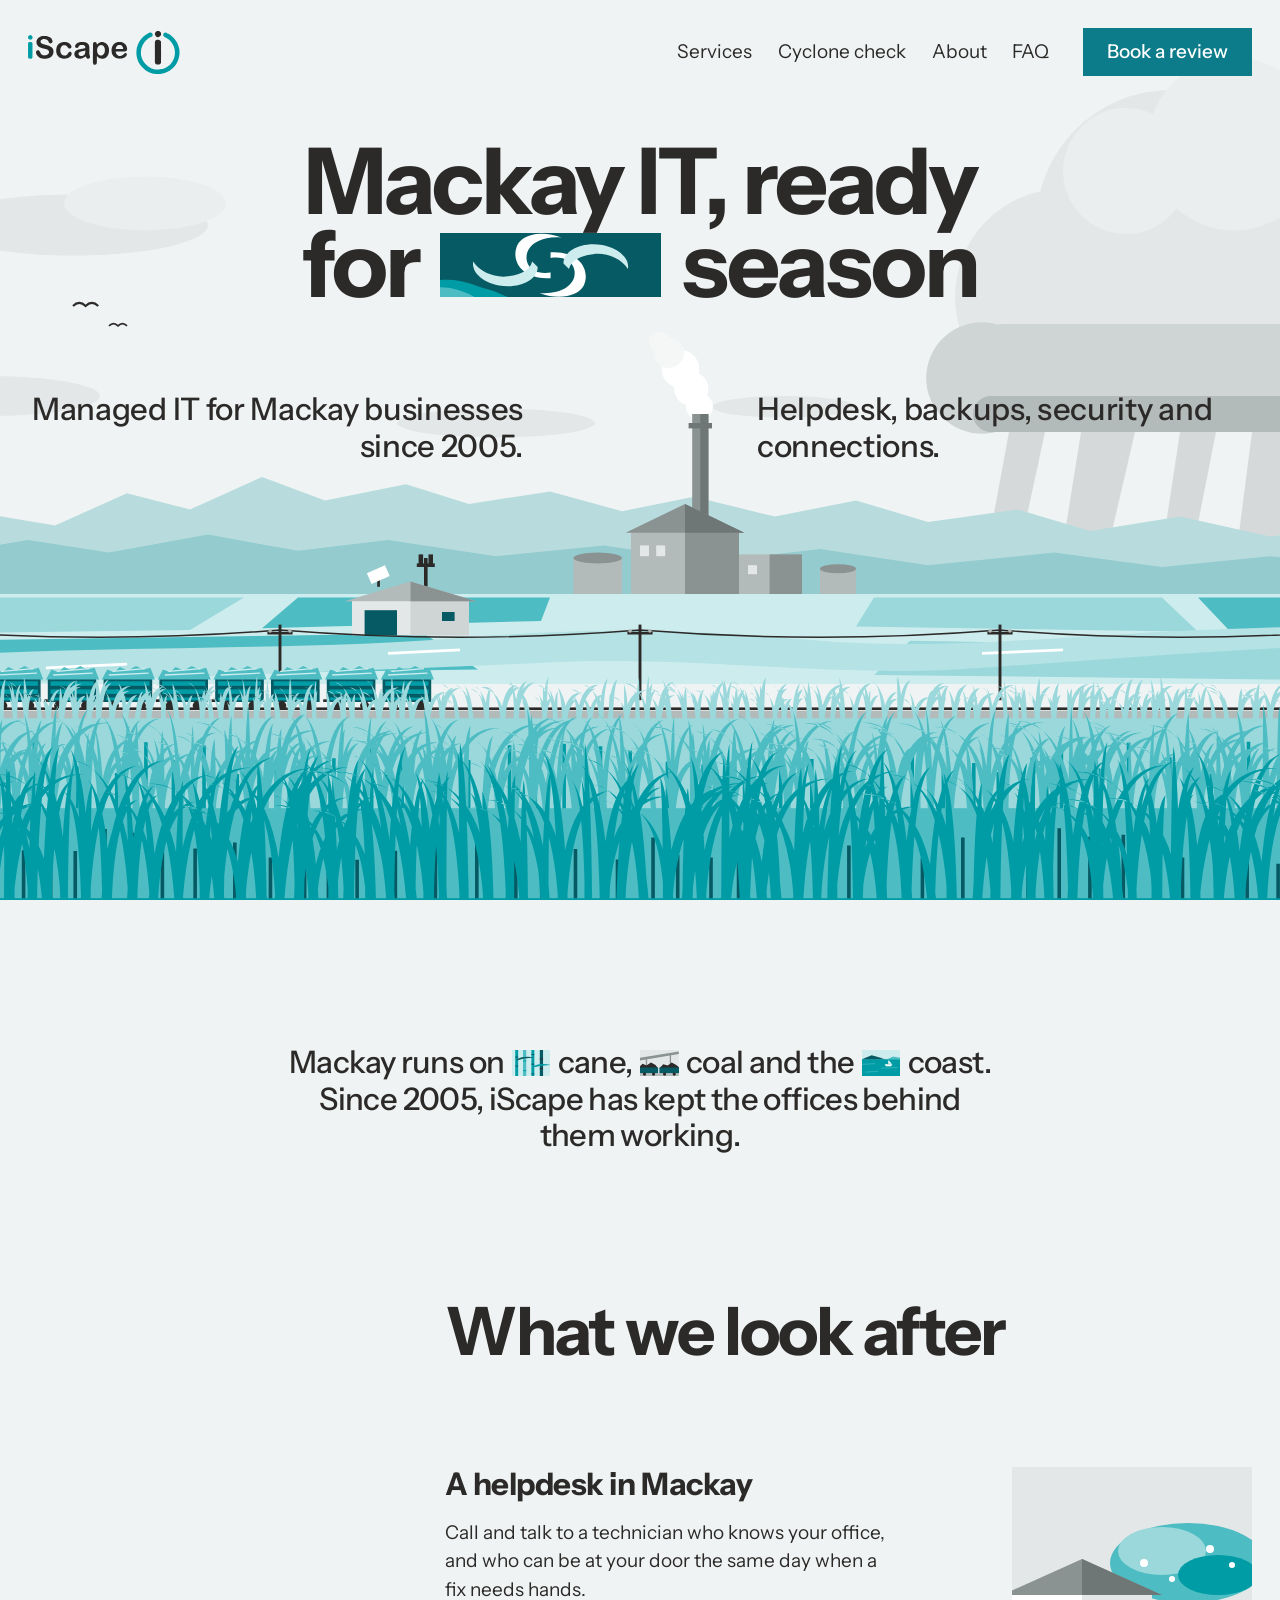
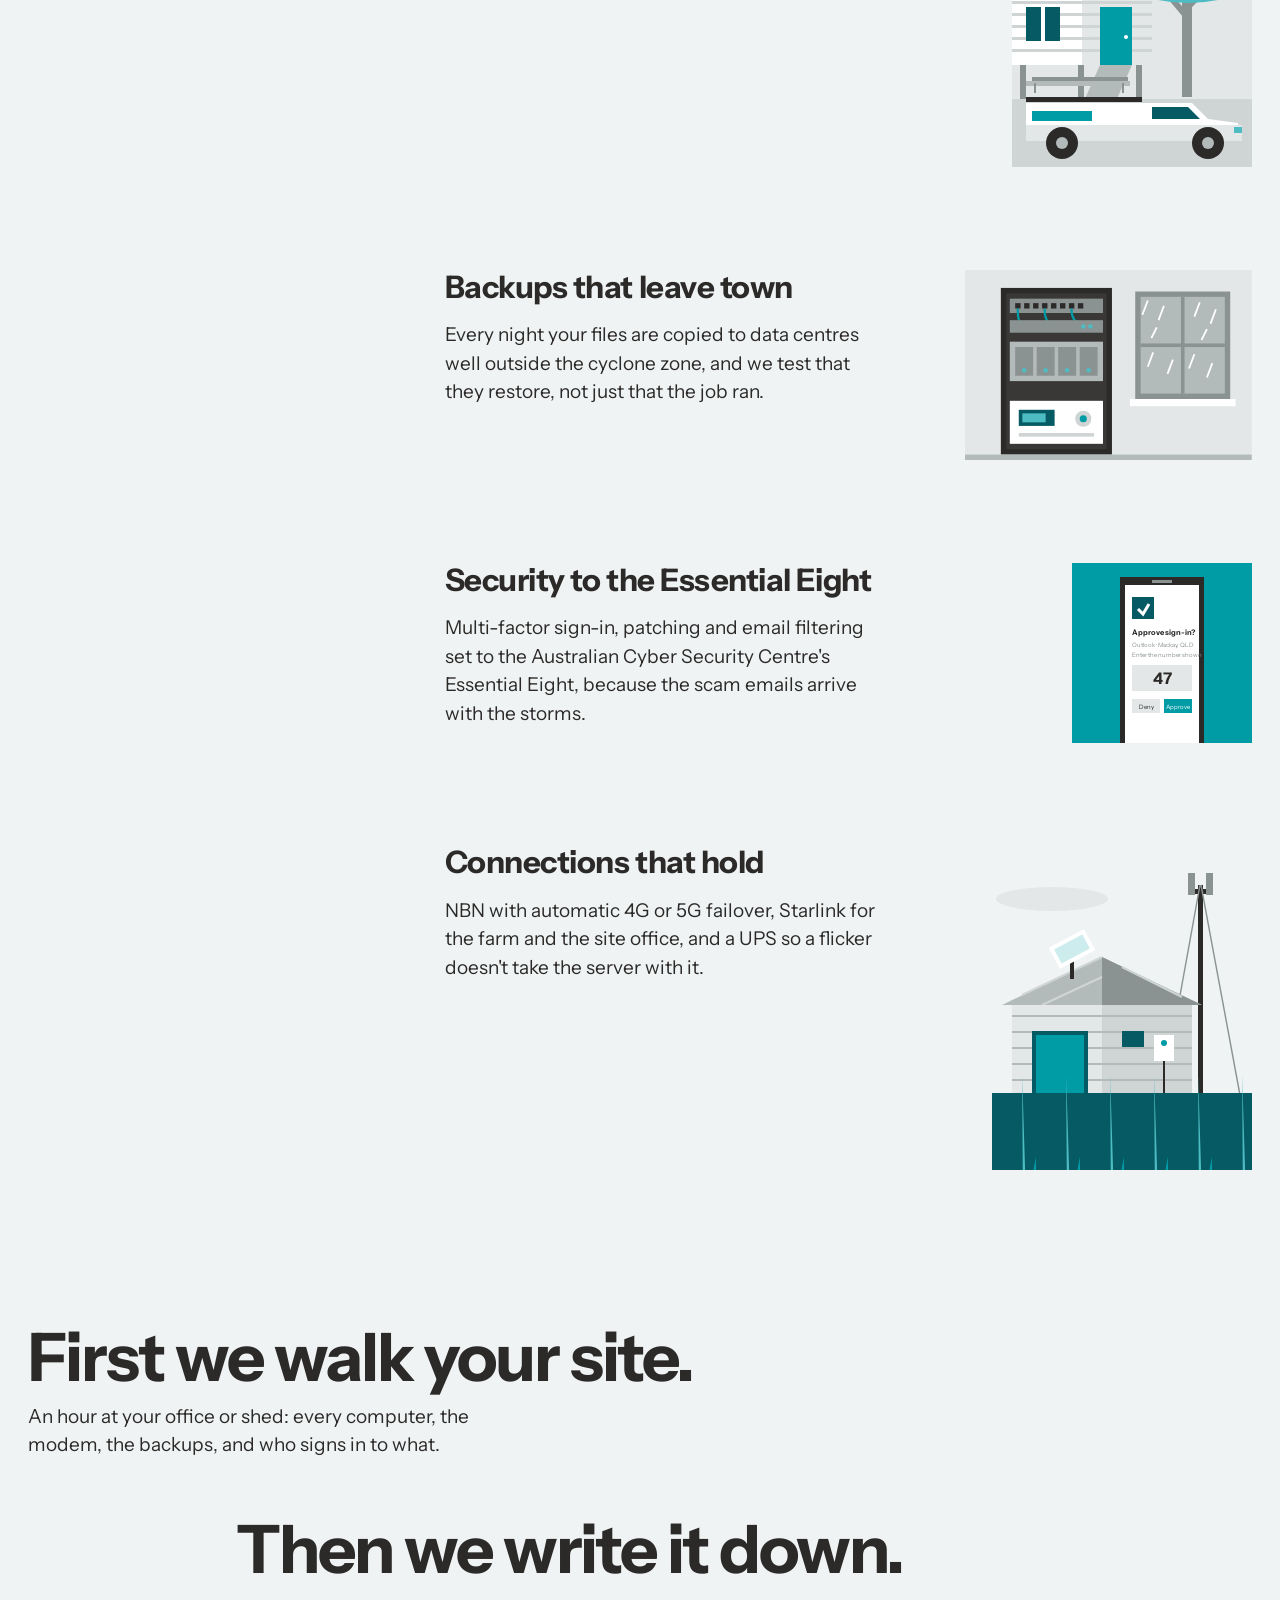
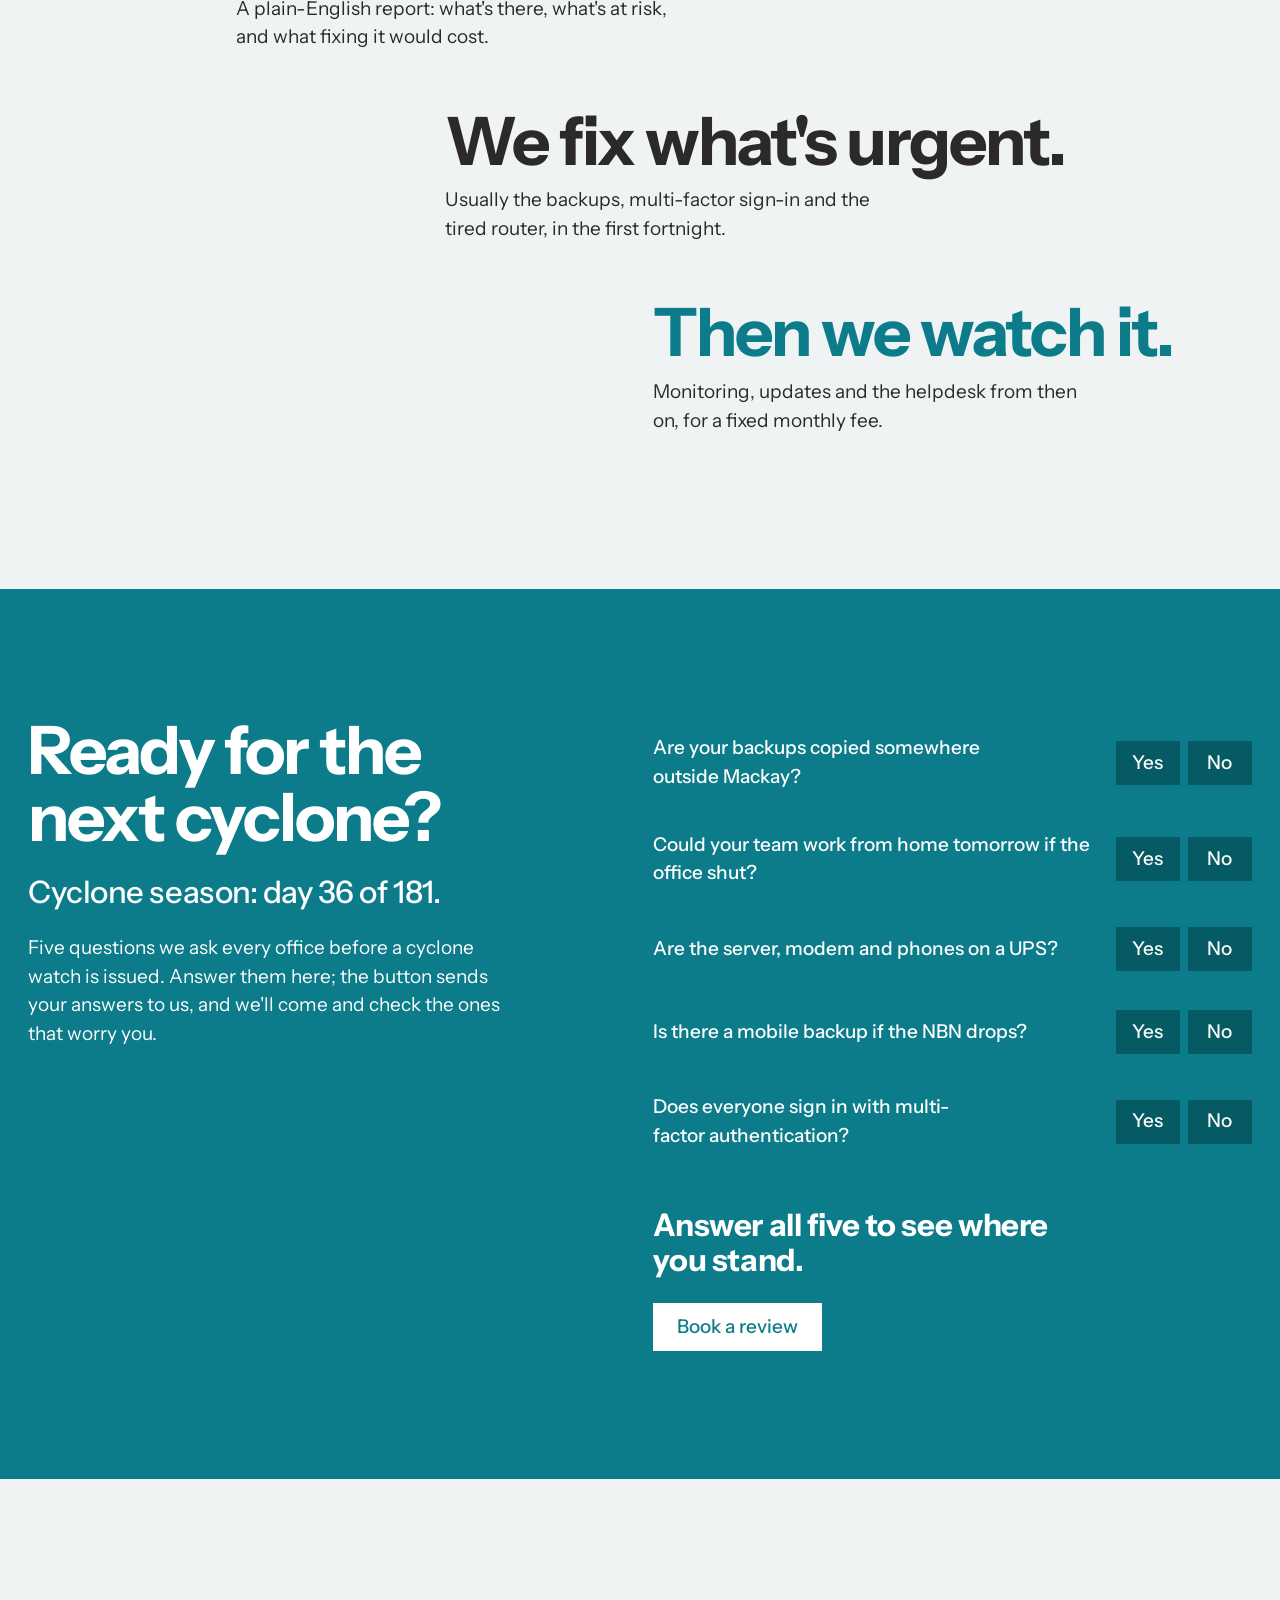
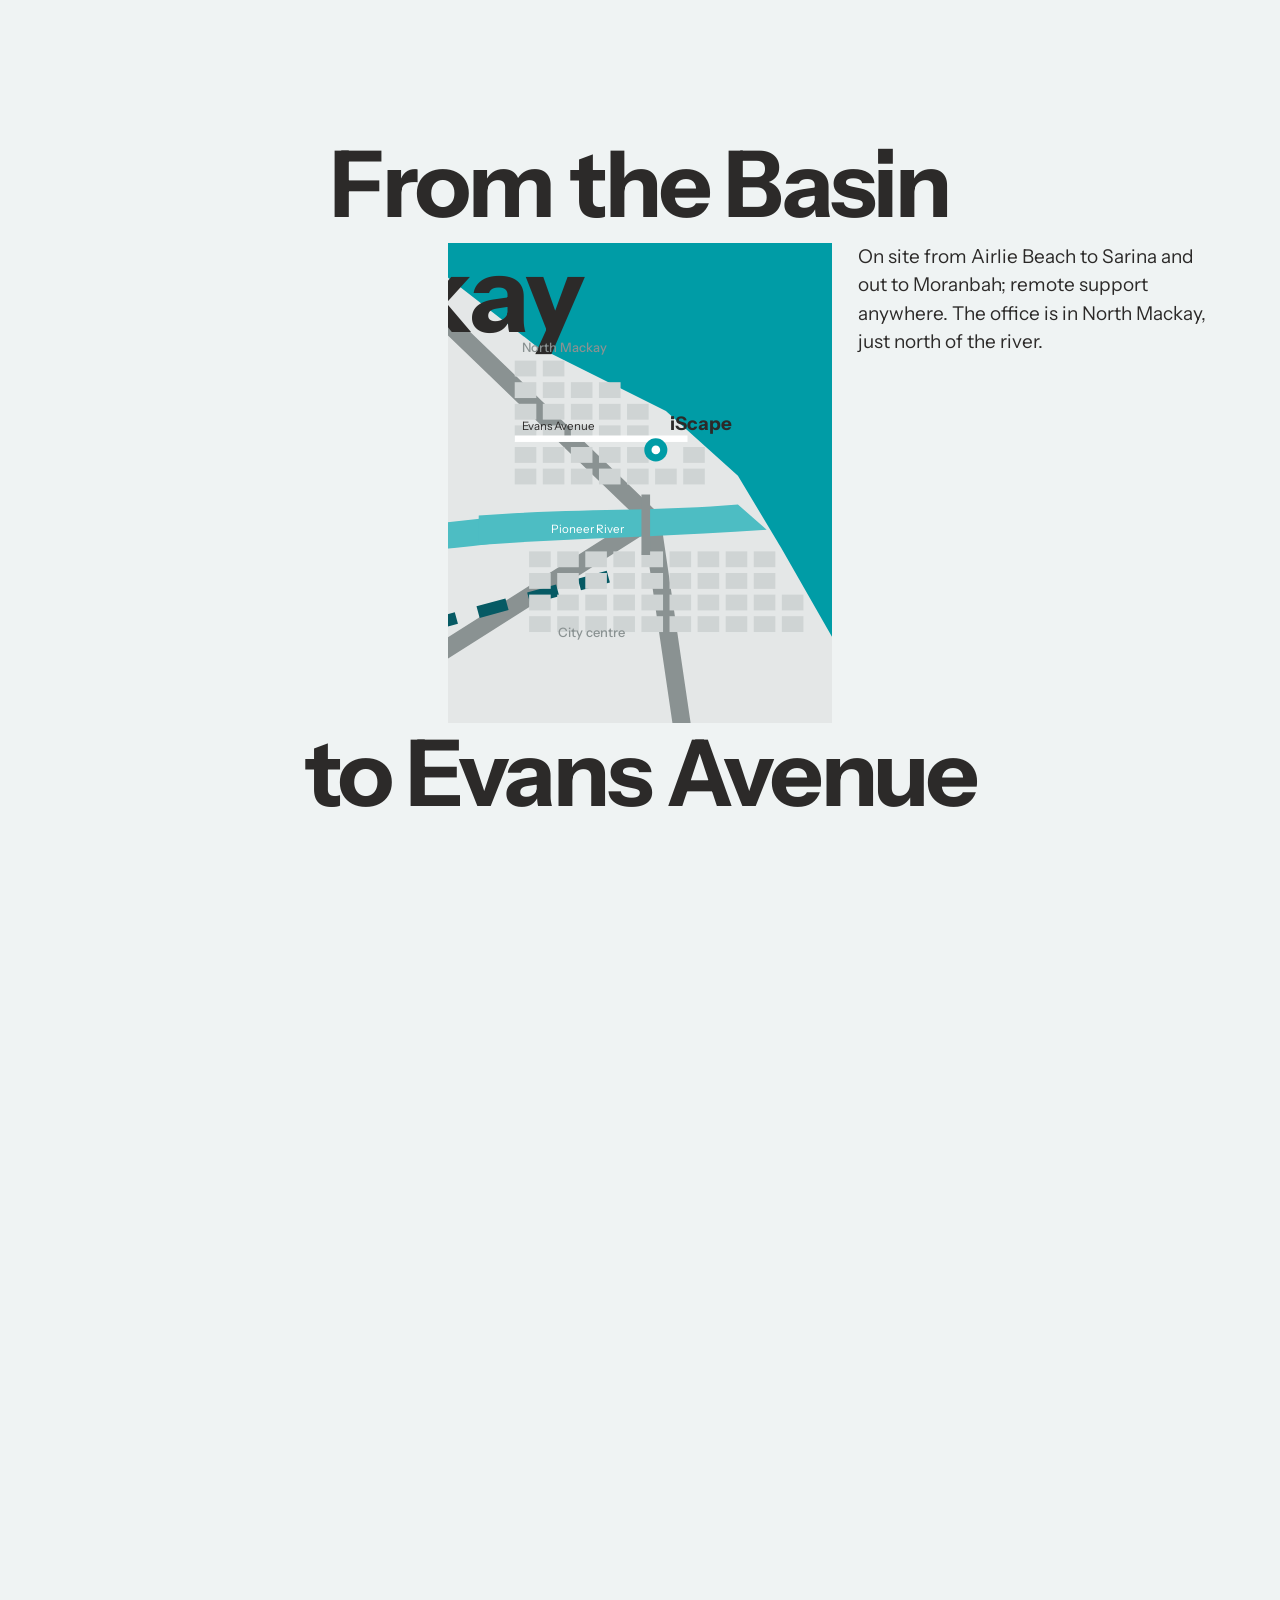
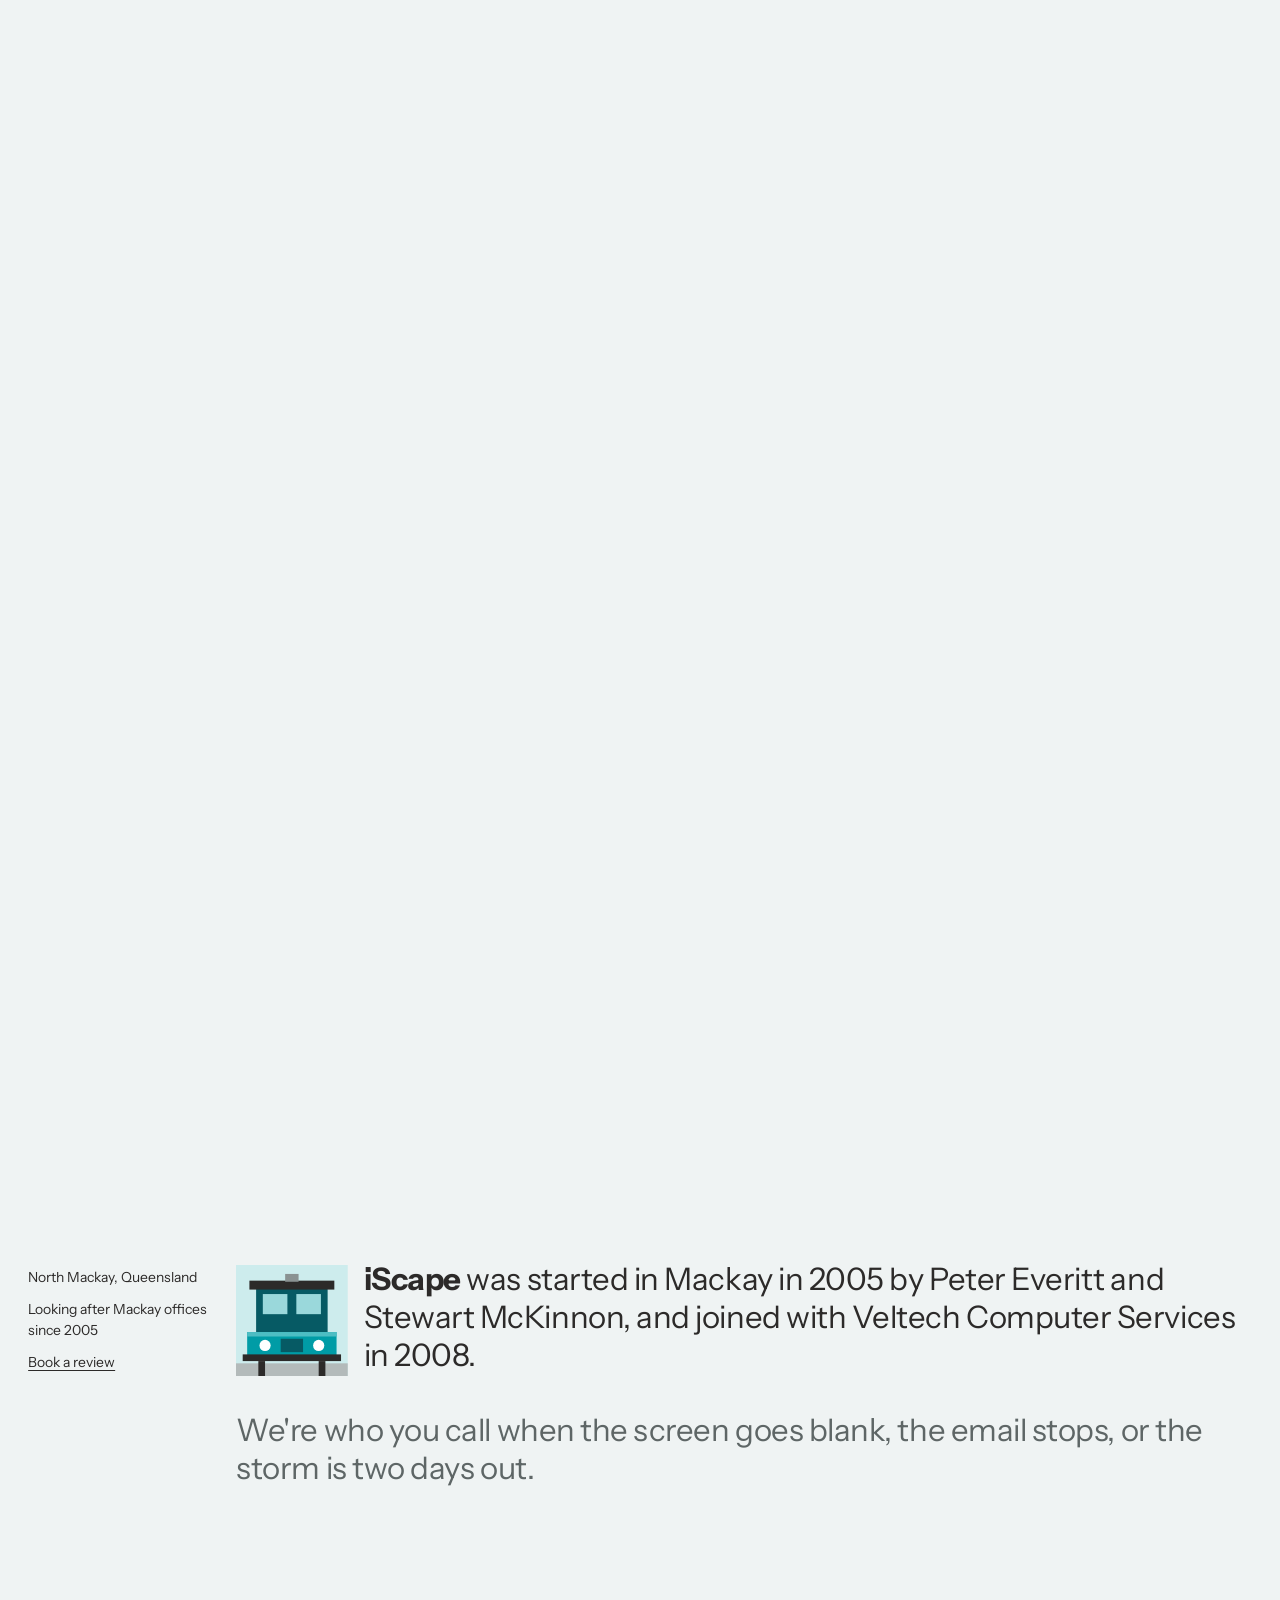
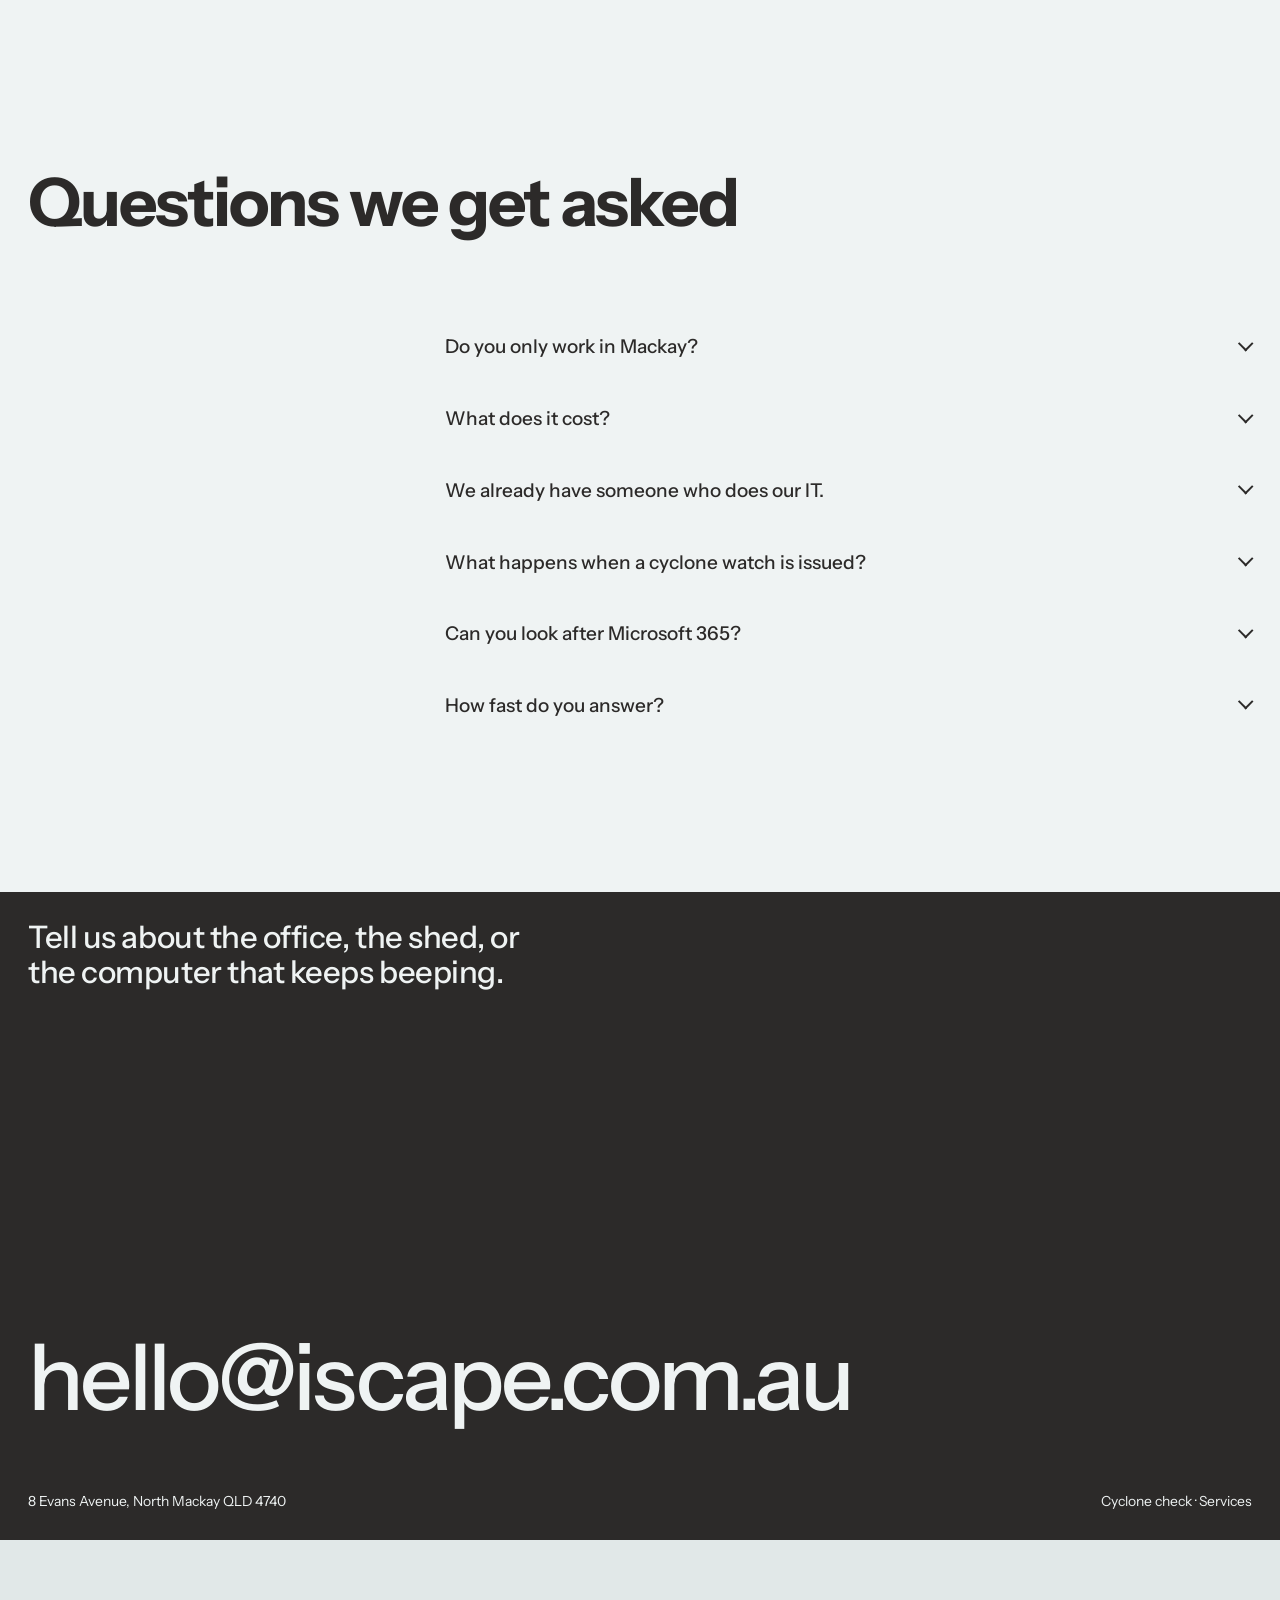
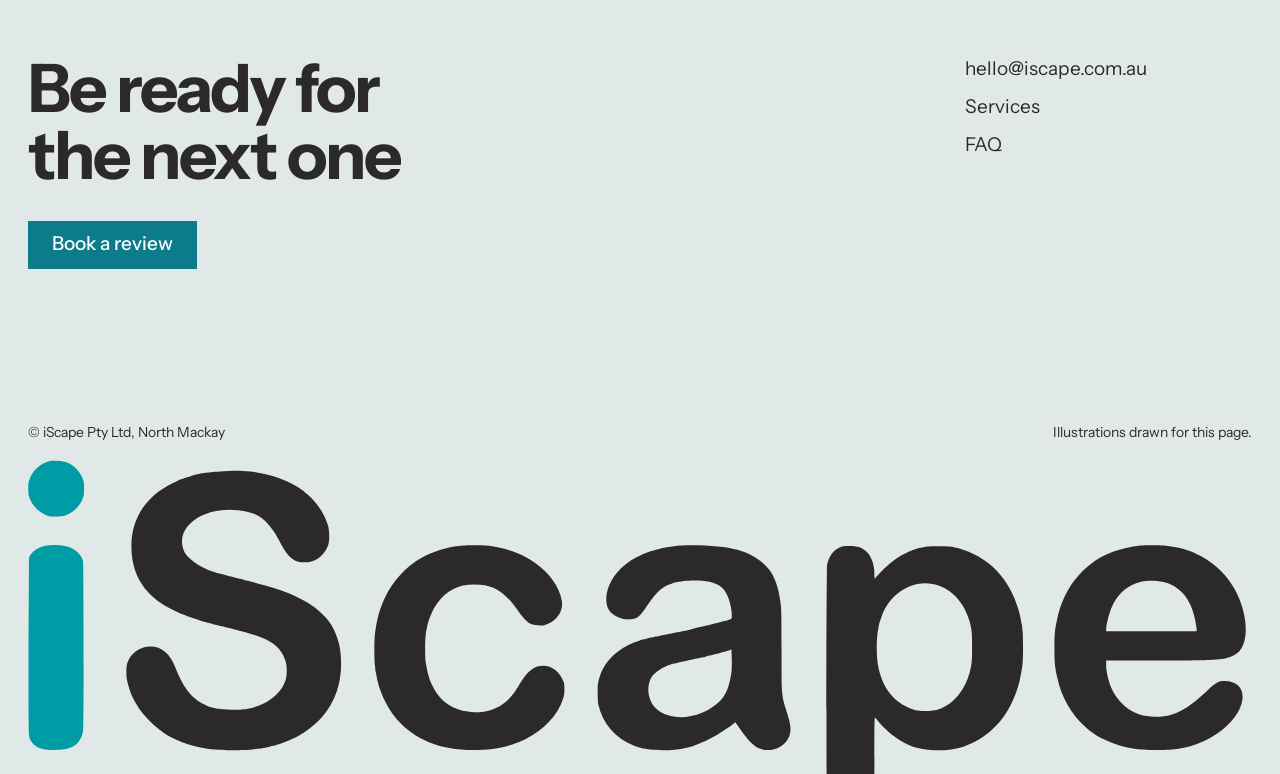
==== commit b9856c8b: "Reword landing page for cyclone season and use the real iScape logo - Check heading, footer invitati" ====
--- a/landing-page/index.html
+++ b/landing-page/index.html
@@ -10,6 +10,10 @@
 <link rel="stylesheet" href="styles.css">
 </head>
 <body>
+<svg class="sprite" aria-hidden="true" focusable="false"><defs>
+<g id="logo-word"><path fill-rule="evenodd" style="fill: var(--logo-i, #009ca6)" d="M 48 106 C 27 110,8 127,2 148 C 0 153,0 175,2 180 C 7 198,22 214,42 221 C 49 223,70 223,78 220 C 93 215,105 204,112 190 C 117 180,117 176,117 164 C 117 152,117 148,112 138 C 105 124,93 113,77 108 C 72 106,54 105,48 106 M 46 282 C 27 283,11 292,4 304 L 2 310 1 492 C 1 682,1 679,5 689 C 13 704,26 710,56 710 C 93 710,109 699,115 671 C 117 662,116 322,115 315 C 108 291,83 279,46 282"/><path fill-rule="evenodd" d="M 402 128 C 385 129,377 130,370 131 C 355 134,352 134,342 137 C 337 139,320 144,318 145 C 316 145,314 147,312 148 C 250 174,216 223,216 285 C 216 349,249 395,313 422 C 315 423,319 425,321 426 C 324 427,327 428,327 428 C 328 428,329 428,329 429 C 331 430,357 439,372 443 C 375 444,378 445,379 445 C 380 445,387 447,394 449 C 402 451,409 452,411 453 C 413 454,420 455,428 457 C 502 475,527 490,538 524 C 541 532,541 551,539 560 C 532 590,500 616,462 623 C 458 624,452 625,450 625 C 442 627,410 626,400 624 C 391 623,379 620,377 619 C 376 619,372 617,369 615 C 342 602,325 581,308 538 C 296 508,279 494,256 494 C 233 494,214 508,207 530 C 205 536,205 558,207 565 C 211 584,217 599,228 617 C 242 640,267 664,291 679 C 299 683,312 690,313 690 C 314 690,316 691,318 692 C 327 696,348 702,358 704 C 368 706,382 708,390 709 C 402 711,456 711,468 709 C 481 707,491 706,496 705 C 498 704,502 704,505 703 C 508 702,512 701,513 701 C 514 701,518 700,520 699 C 534 695,556 686,569 678 C 624 646,654 595,654 530 C 654 513,652 496,649 486 C 649 485,647 480,646 476 C 634 436,602 407,546 383 C 538 380,506 369,494 366 C 492 365,490 365,488 364 C 483 363,469 359,465 358 C 463 357,459 357,457 356 C 455 356,451 355,449 354 C 442 352,411 345,402 342 C 400 341,398 341,396 340 C 394 340,391 339,389 338 C 363 331,335 312,327 297 C 303 247,363 200,439 209 C 471 213,487 220,503 240 C 513 252,517 258,527 277 C 544 309,556 318,578 318 C 600 318,618 305,627 282 C 630 273,630 255,627 242 C 618 212,600 188,574 168 C 532 137,471 122,402 128 M 908 283 C 887 285,876 288,857 293 C 846 297,843 298,832 303 C 792 323,759 358,742 400 C 733 421,729 438,725 465 C 723 476,723 527,725 536 C 725 540,726 546,727 550 C 732 584,748 618,769 644 C 807 688,860 710,930 710 C 961 710,985 707,1010 699 C 1014 697,1020 695,1026 693 C 1064 678,1097 649,1112 617 C 1115 610,1116 608,1119 598 C 1121 591,1121 573,1119 568 C 1110 543,1089 530,1066 535 C 1052 539,1041 549,1029 569 C 1006 610,982 627,943 631 C 930 632,908 629,898 625 C 872 615,856 599,844 574 C 838 561,835 551,831 528 C 829 519,829 477,831 468 C 831 465,832 459,833 456 C 836 438,845 417,856 402 C 875 376,899 364,932 364 C 973 364,994 377,1025 421 C 1034 434,1044 444,1051 447 C 1056 450,1074 451,1080 449 C 1104 442,1119 420,1115 398 C 1108 357,1069 317,1020 298 C 1016 297,1013 295,1012 295 C 1009 294,998 290,992 289 C 982 287,975 285,957 283 C 947 282,919 282,908 283 M 1362 283 C 1346 285,1330 287,1322 289 C 1298 295,1290 298,1272 307 C 1238 324,1216 351,1209 382 C 1206 401,1209 415,1220 425 C 1231 434,1242 438,1258 437 C 1274 435,1276 434,1295 406 C 1312 380,1328 366,1346 362 C 1347 361,1350 360,1352 360 C 1361 358,1377 356,1392 356 C 1440 356,1459 369,1467 406 C 1470 420,1470 423,1470 429 C 1470 437,1471 436,1458 440 C 1454 440,1450 442,1448 442 C 1443 444,1429 447,1426 448 C 1423 449,1420 450,1418 450 C 1409 452,1400 454,1384 458 C 1367 462,1360 463,1356 464 C 1353 465,1348 465,1346 466 C 1344 467,1339 467,1336 468 C 1334 468,1328 470,1324 470 C 1320 471,1314 473,1311 473 C 1308 474,1304 475,1302 475 C 1301 475,1297 476,1294 477 C 1290 478,1286 479,1285 479 C 1284 479,1280 480,1278 481 C 1245 490,1215 513,1201 540 C 1196 550,1194 556,1191 569 C 1189 576,1190 606,1191 614 C 1200 655,1226 685,1266 701 C 1274 704,1276 704,1286 707 C 1301 710,1339 712,1355 709 C 1368 707,1372 706,1388 702 C 1401 698,1428 686,1446 674 C 1456 668,1476 654,1476 653 C 1476 650,1479 653,1486 664 C 1509 698,1524 710,1544 710 C 1560 710,1572 705,1583 693 C 1593 681,1595 669,1590 648 C 1586 633,1585 632,1583 624 C 1582 621,1580 615,1579 611 C 1574 588,1574 587,1574 500 C 1574 423,1574 415,1571 396 C 1568 373,1560 350,1551 337 C 1537 317,1513 300,1486 293 C 1484 292,1480 291,1479 291 C 1458 284,1395 280,1362 283 M 2324 283 C 2261 290,2217 314,2184 358 C 2169 377,2155 410,2150 435 C 2145 457,2144 466,2144 497 C 2144 528,2145 537,2150 559 C 2158 598,2180 637,2210 663 C 2226 677,2239 685,2264 695 C 2273 699,2294 705,2308 707 C 2326 710,2333 710,2357 710 C 2382 710,2389 710,2406 707 C 2466 697,2520 658,2534 616 C 2544 587,2529 566,2500 566 C 2486 566,2483 568,2461 588 C 2429 617,2412 628,2391 635 C 2371 642,2341 642,2322 636 C 2290 625,2265 597,2256 560 C 2253 546,2252 541,2252 532 L 2252 523 2357 523 C 2492 523,2499 522,2521 511 C 2547 497,2551 448,2531 396 C 2514 354,2485 322,2444 302 C 2422 291,2405 287,2373 283 C 2363 282,2336 282,2324 283 M 1707 284 C 1688 286,1674 300,1669 324 C 1668 332,1667 810,1669 820 C 1675 856,1685 866,1716 866 C 1737 866,1749 860,1758 846 C 1767 829,1768 823,1768 724 C 1768 679,1768 642,1769 642 C 1769 642,1771 644,1773 646 C 1788 667,1818 690,1841 700 C 1870 713,1920 714,1954 703 C 2002 687,2041 649,2060 600 C 2061 597,2063 594,2063 592 C 2065 588,2069 574,2071 567 C 2074 552,2075 547,2077 534 C 2079 522,2079 467,2077 458 C 2077 454,2076 448,2075 444 C 2073 432,2071 422,2066 408 C 2050 359,2018 321,1976 301 C 1963 295,1963 295,1955 292 C 1945 289,1943 288,1936 287 C 1932 286,1926 285,1924 285 C 1917 284,1886 284,1878 285 C 1867 287,1861 288,1858 289 C 1827 299,1802 315,1778 342 C 1773 347,1769 352,1769 352 C 1768 352,1768 348,1768 344 C 1768 314,1757 294,1736 286 C 1730 284,1715 283,1707 284 M 2327 358 C 2292 366,2268 390,2257 431 C 2254 442,2252 453,2252 458 L 2252 462 2347 462 L 2441 462 2441 456 C 2435 404,2413 371,2376 360 C 2362 356,2340 355,2327 358 M 1858 363 C 1822 371,1794 397,1782 434 C 1779 442,1778 445,1776 457 C 1772 476,1772 509,1775 530 C 1783 581,1811 615,1854 627 C 1861 629,1887 629,1894 627 C 1899 626,1903 624,1907 623 C 1935 612,1957 584,1967 548 C 1972 529,1972 522,1972 495 C 1972 468,1972 461,1967 442 C 1952 387,1907 354,1858 363 M 1467 501 C 1466 501,1465 502,1464 502 C 1462 503,1456 504,1450 506 C 1445 508,1424 513,1418 514 C 1416 515,1412 516,1410 516 C 1408 516,1402 518,1396 519 C 1391 520,1385 522,1382 522 C 1380 523,1376 523,1374 524 C 1367 525,1359 527,1348 530 C 1346 530,1343 531,1342 532 C 1330 534,1309 548,1303 557 C 1294 571,1293 592,1302 610 C 1307 621,1322 633,1336 637 C 1370 649,1419 635,1446 607 C 1459 592,1464 580,1469 550 C 1471 539,1470 500,1469 500 C 1468 500,1467 500,1467 501 "/></g>
+<g id="logo-mark"><path fill-rule="evenodd" style="fill: var(--logo-i, #009ca6)" d="M 3127 41 C 3123 43,3121 43,3110 48 C 3106 50,3069 68,3065 70 C 3018 99,3004 109,2970 137 C 2911 188,2852 269,2825 338 C 2824 340,2822 344,2821 346 C 2820 348,2819 350,2819 352 C 2819 353,2818 355,2817 356 C 2812 368,2801 403,2797 420 C 2796 423,2795 427,2795 429 C 2793 435,2792 441,2791 448 C 2790 452,2789 456,2789 458 C 2789 461,2788 465,2787 468 C 2787 470,2786 476,2786 480 C 2780 522,2780 587,2786 628 C 2790 653,2792 666,2796 683 C 2797 685,2797 688,2798 690 C 2798 693,2799 696,2800 698 C 2800 700,2802 704,2802 708 C 2803 711,2805 716,2806 720 C 2807 723,2809 727,2809 729 C 2810 731,2811 733,2811 734 C 2812 736,2813 739,2813 741 C 2815 747,2820 758,2822 764 C 2823 766,2824 768,2824 768 C 2824 770,2845 813,2850 822 C 2858 835,2858 837,2860 839 C 2861 841,2862 842,2862 842 C 2862 844,2883 874,2892 887 C 2934 943,2994 996,3052 1030 C 3054 1031,3057 1033,3059 1034 C 3072 1041,3113 1062,3116 1062 C 3116 1062,3119 1063,3122 1065 C 3126 1067,3129 1068,3130 1068 C 3131 1068,3132 1068,3133 1069 C 3134 1069,3137 1071,3140 1072 C 3144 1073,3147 1075,3148 1075 C 3155 1078,3185 1087,3198 1090 C 3209 1093,3230 1097,3242 1099 C 3256 1101,3260 1102,3269 1103 C 3274 1103,3283 1104,3288 1105 C 3300 1106,3366 1106,3379 1105 C 3385 1104,3394 1103,3400 1103 C 3405 1102,3412 1101,3414 1101 C 3416 1101,3422 1100,3426 1099 C 3436 1097,3453 1094,3457 1093 C 3459 1093,3465 1091,3470 1090 C 3474 1089,3480 1087,3481 1087 C 3482 1087,3486 1086,3488 1085 C 3505 1080,3535 1069,3555 1061 C 3565 1057,3597 1040,3606 1035 C 3611 1032,3617 1029,3619 1028 C 3622 1026,3630 1021,3642 1013 C 3691 980,3738 936,3775 887 C 3784 875,3803 847,3808 839 C 3809 837,3812 831,3815 826 C 3823 813,3840 778,3846 762 C 3857 734,3866 707,3872 680 C 3874 670,3875 668,3876 660 C 3879 647,3880 642,3881 633 C 3882 628,3883 622,3883 618 C 3884 615,3884 610,3884 608 C 3884 605,3884 601,3885 598 C 3885 596,3886 610,3886 634 C 3886 656,3887 592,3887 493 C 3887 356,3886 337,3886 414 C 3886 469,3885 512,3885 510 C 3884 507,3884 503,3884 500 C 3884 495,3883 491,3881 474 C 3879 458,3875 437,3873 431 C 3873 429,3871 423,3870 418 C 3869 414,3867 408,3867 407 C 3867 406,3866 402,3865 400 C 3861 387,3851 358,3848 350 C 3847 348,3846 346,3846 345 C 3846 345,3845 343,3845 341 C 3844 340,3842 337,3841 334 C 3835 320,3827 302,3820 290 C 3817 284,3814 280,3814 279 C 3814 279,3798 253,3795 248 C 3759 195,3714 148,3661 108 C 3649 99,3628 85,3616 79 C 3615 78,3612 76,3608 74 C 3605 72,3601 70,3600 69 C 3596 67,3564 51,3559 49 C 3557 48,3554 47,3552 46 C 3528 35,3502 40,3485 57 C 3461 82,3463 122,3490 144 C 3495 148,3497 149,3506 153 C 3585 187,3650 242,3697 313 C 3718 344,3732 371,3746 410 C 3753 429,3761 463,3765 486 C 3773 536,3772 584,3763 633 C 3760 646,3757 659,3754 672 C 3753 674,3753 676,3752 678 C 3749 689,3741 712,3735 726 C 3729 740,3712 772,3708 778 C 3707 780,3706 781,3706 781 C 3706 784,3676 825,3664 839 C 3644 862,3614 890,3593 905 C 3584 912,3562 926,3561 926 C 3561 926,3560 927,3558 928 C 3557 929,3554 931,3552 932 C 3550 933,3547 935,3545 936 C 3527 946,3496 960,3481 965 C 3479 965,3476 967,3474 967 C 3471 969,3446 976,3437 978 C 3399 987,3380 989,3340 990 C 3313 990,3303 990,3280 987 C 3265 985,3244 981,3235 979 C 3233 979,3230 978,3227 977 C 3219 975,3215 974,3208 972 C 3195 968,3183 964,3176 961 C 3175 960,3173 959,3172 959 C 3170 958,3165 956,3158 953 C 3139 945,3122 936,3096 920 C 3094 918,3089 915,3085 913 C 3022 868,2974 812,2942 746 C 2929 719,2923 703,2916 680 C 2915 676,2913 671,2913 670 C 2913 669,2912 665,2911 662 C 2910 660,2909 656,2909 654 C 2905 638,2902 617,2899 594 C 2898 581,2898 527,2899 515 C 2902 491,2904 475,2907 462 C 2909 452,2912 440,2913 438 C 2913 437,2914 433,2915 431 C 2928 385,2955 331,2983 294 C 2986 290,2990 286,2991 284 C 3012 256,3048 222,3077 201 C 3086 194,3102 184,3107 181 C 3112 178,3114 177,3123 172 C 3128 169,3151 158,3156 156 C 3183 144,3194 131,3199 106 C 3204 80,3185 50,3160 43 C 3158 42,3154 41,3153 41 C 3148 40,3132 40,3127 41 "/><path fill-rule="evenodd" d="M 3322 1 C 3322 1,3318 2,3314 3 C 3257 18,3238 92,3279 134 C 3318 174,3384 162,3408 112 C 3416 95,3417 72,3411 52 C 3403 29,3380 9,3355 2 C 3347 0,3323 -1,3322 1 M 3313 227 C 3279 234,3261 251,3257 282 C 3255 295,3256 785,3257 801 C 3262 839,3274 854,3307 861 C 3318 863,3353 863,3364 860 C 3392 853,3407 837,3413 808 C 3415 798,3415 282,3413 274 C 3408 252,3390 236,3362 229 C 3351 226,3326 225,3313 227 "/></g>
+</defs></svg>
 
 <svg width="0" height="0" style="position:absolute" aria-hidden="true" focusable="false">
   <defs>
@@ -164,7 +168,7 @@
   </figure>
 
   <nav class="nav" aria-label="Main">
-    <a class="wordmark" href="#top">iScape</a>
+    <a class="wordmark" href="#top"><svg viewBox="0 0 3888 1108" role="img" aria-label="iScape"><use href="#logo-word"/><use href="#logo-mark"/></svg></a>
     <ul class="nav-links">
       <li><a class="link" href="#services">Services</a></li>
       <li><a class="link" href="#check">Cyclone check</a></li>
@@ -402,9 +406,9 @@
 <section class="check" id="check" aria-labelledby="check-title">
   <div class="grid check-grid">
     <div class="check-left" data-reveal>
-      <h2 class="head" id="check-title">Ready by 1 November?</h2>
+      <h2 class="head" id="check-title">Ready for the next cyclone?</h2>
       <p class="lead countdown" id="countdown">Cyclone season runs from 1 November to 30 April.</p>
-      <p>Five questions we ask every office before the first watch is issued. Answer them here; the button sends your answers to us, and we'll come and check the ones that worry you.</p>
+      <p>Five questions we ask every office before a cyclone watch is issued. Answer them here; the button sends your answers to us, and we'll come and check the ones that worry you.</p>
     </div>
     <form class="check-form" id="check-form" action="mailto:hello@iscape.com.au" method="get" enctype="text/plain" data-reveal>
       <fieldset>
@@ -569,7 +573,7 @@
 <footer class="footer">
   <div class="grid footer-top">
     <div class="footer-invite">
-      <h2 class="head">Get ready before November</h2>
+      <h2 class="head">Be ready for the next one</h2>
       <a class="button" href="#check">Book a review</a>
     </div>
     <ul class="footer-links">
@@ -582,7 +586,7 @@
     <p>© iScape Pty Ltd, North Mackay</p>
     <p>Illustrations drawn for this page.</p>
   </div>
-  <p class="footer-name" aria-hidden="true">iScape</p>
+  <svg class="footer-name" viewBox="0 100 2556 660" aria-hidden="true" focusable="false"><use href="#logo-word"/></svg>
 </footer>
 
 <script src="script.js"></script>
--- a/landing-page/styles.css
+++ b/landing-page/styles.css
@@ -99,7 +99,10 @@
 .hero-art { position: absolute; inset: 0; }
 .hero-svg { width: 100%; height: 100%; }
 .nav { position: relative; z-index: 2; display: flex; align-items: center; gap: var(--gutter); padding: var(--margin); }
-.wordmark { margin-right: auto; font-weight: 700; font-size: var(--step-lead); letter-spacing: -0.03em; text-decoration: none; }
+.wordmark { margin-right: auto; display: block; line-height: 0; color: var(--ink); }
+.wordmark svg { display: block; height: clamp(2.25rem, 1.9rem + 1vw, 3rem); width: auto; }
+.sprite { position: absolute; width: 0; height: 0; overflow: hidden; }
+.wordmark svg, .footer-name { fill: currentColor; --logo-i: var(--d-teal); }
 .nav-links { display: flex; gap: 1.6rem; white-space: nowrap; padding-right: 0.5rem; }
 .nav-links a { text-decoration-thickness: 0.07em; }
 
@@ -220,13 +223,16 @@
 .footer-links { grid-column: 10 / 13; display: flex; flex-direction: column; gap: 0.6rem; }
 .footer-legal { display: flex; justify-content: space-between; padding: clamp(5rem, 12vw, 10rem) var(--margin) 1rem; }
 .footer-legal p { max-width: none; }
-.footer-name { width: max-content; font-size: 24vw; font-weight: 700; letter-spacing: -0.05em; line-height: 0.8; white-space: nowrap; margin-left: -0.04em; padding-left: var(--margin); transform: translateY(14%); max-width: none; }
+.footer-name { display: block; width: calc(100% - 2 * var(--margin)); height: auto; margin-inline: var(--margin); color: var(--ink); }
 
 /* ---------- below desktop: the contact field sizes to its content ---------- */
 @media (max-width: 68.74em) {
   .contact { min-height: 0; grid-template-rows: auto auto auto; row-gap: clamp(4rem, 12vw, 7rem); padding-block: clamp(4rem, 10vw, 6rem) var(--margin); }
   .contact-mail { grid-row: 2; margin-bottom: 0; }
   .contact-foot { grid-row: 3; }
+  .check-left, .check-form { grid-column: 1 / 13; }
+  .check-left p:not(.countdown) { max-width: 52ch; }
+  .check-form { margin-top: 3rem; }
 }
 
 /* ---------- phone ---------- */
